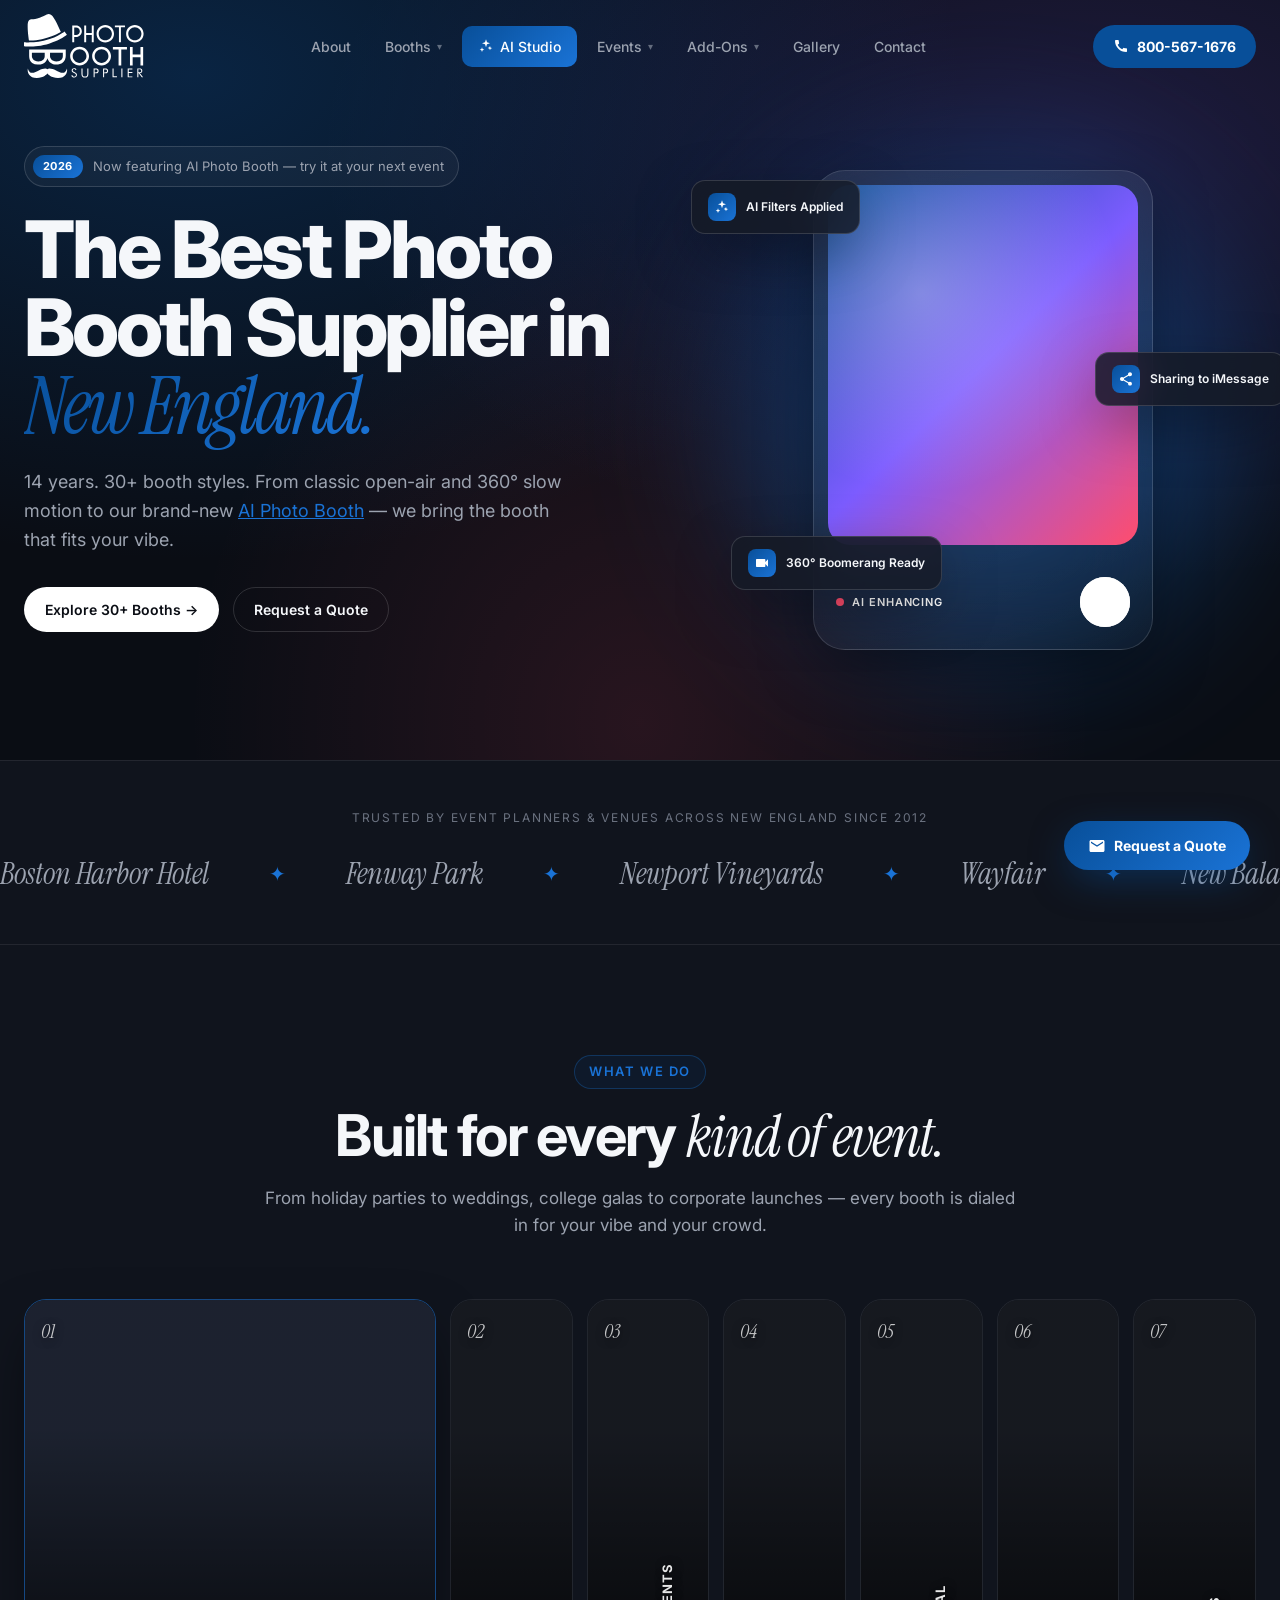
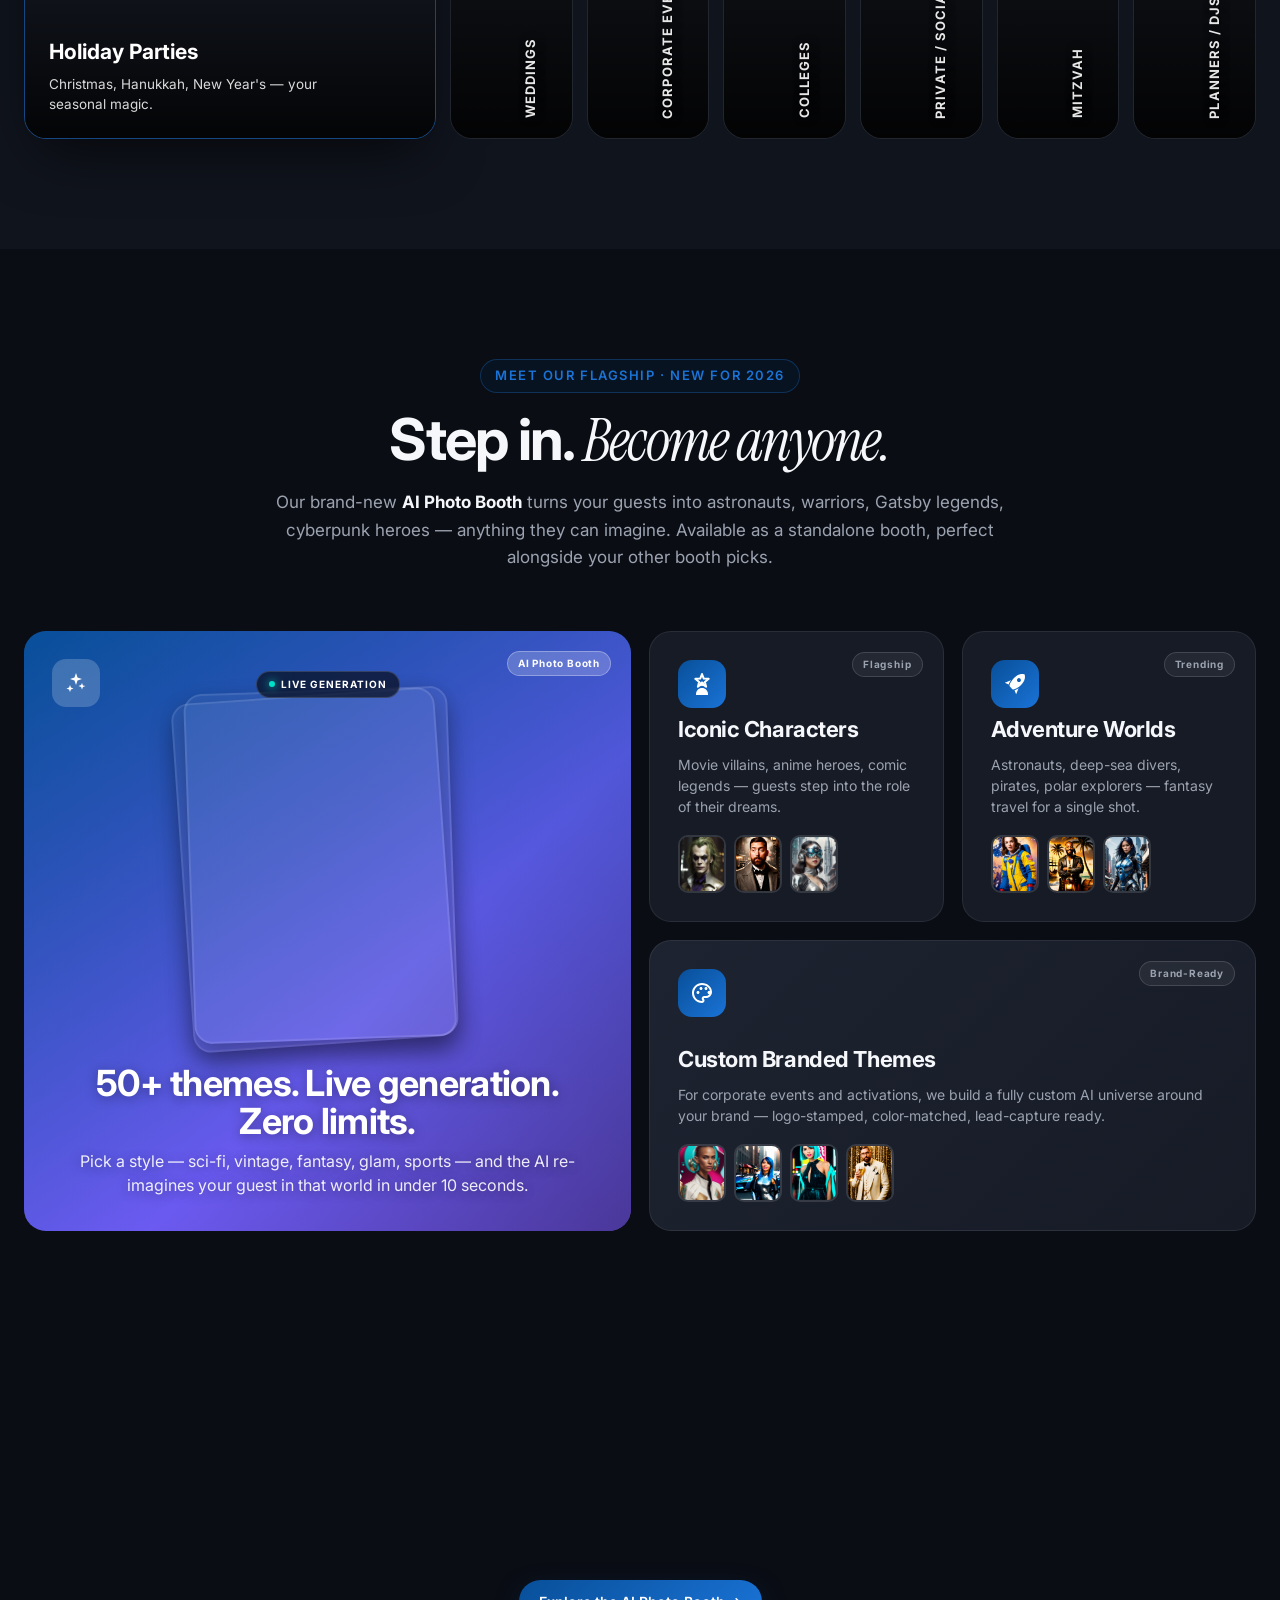
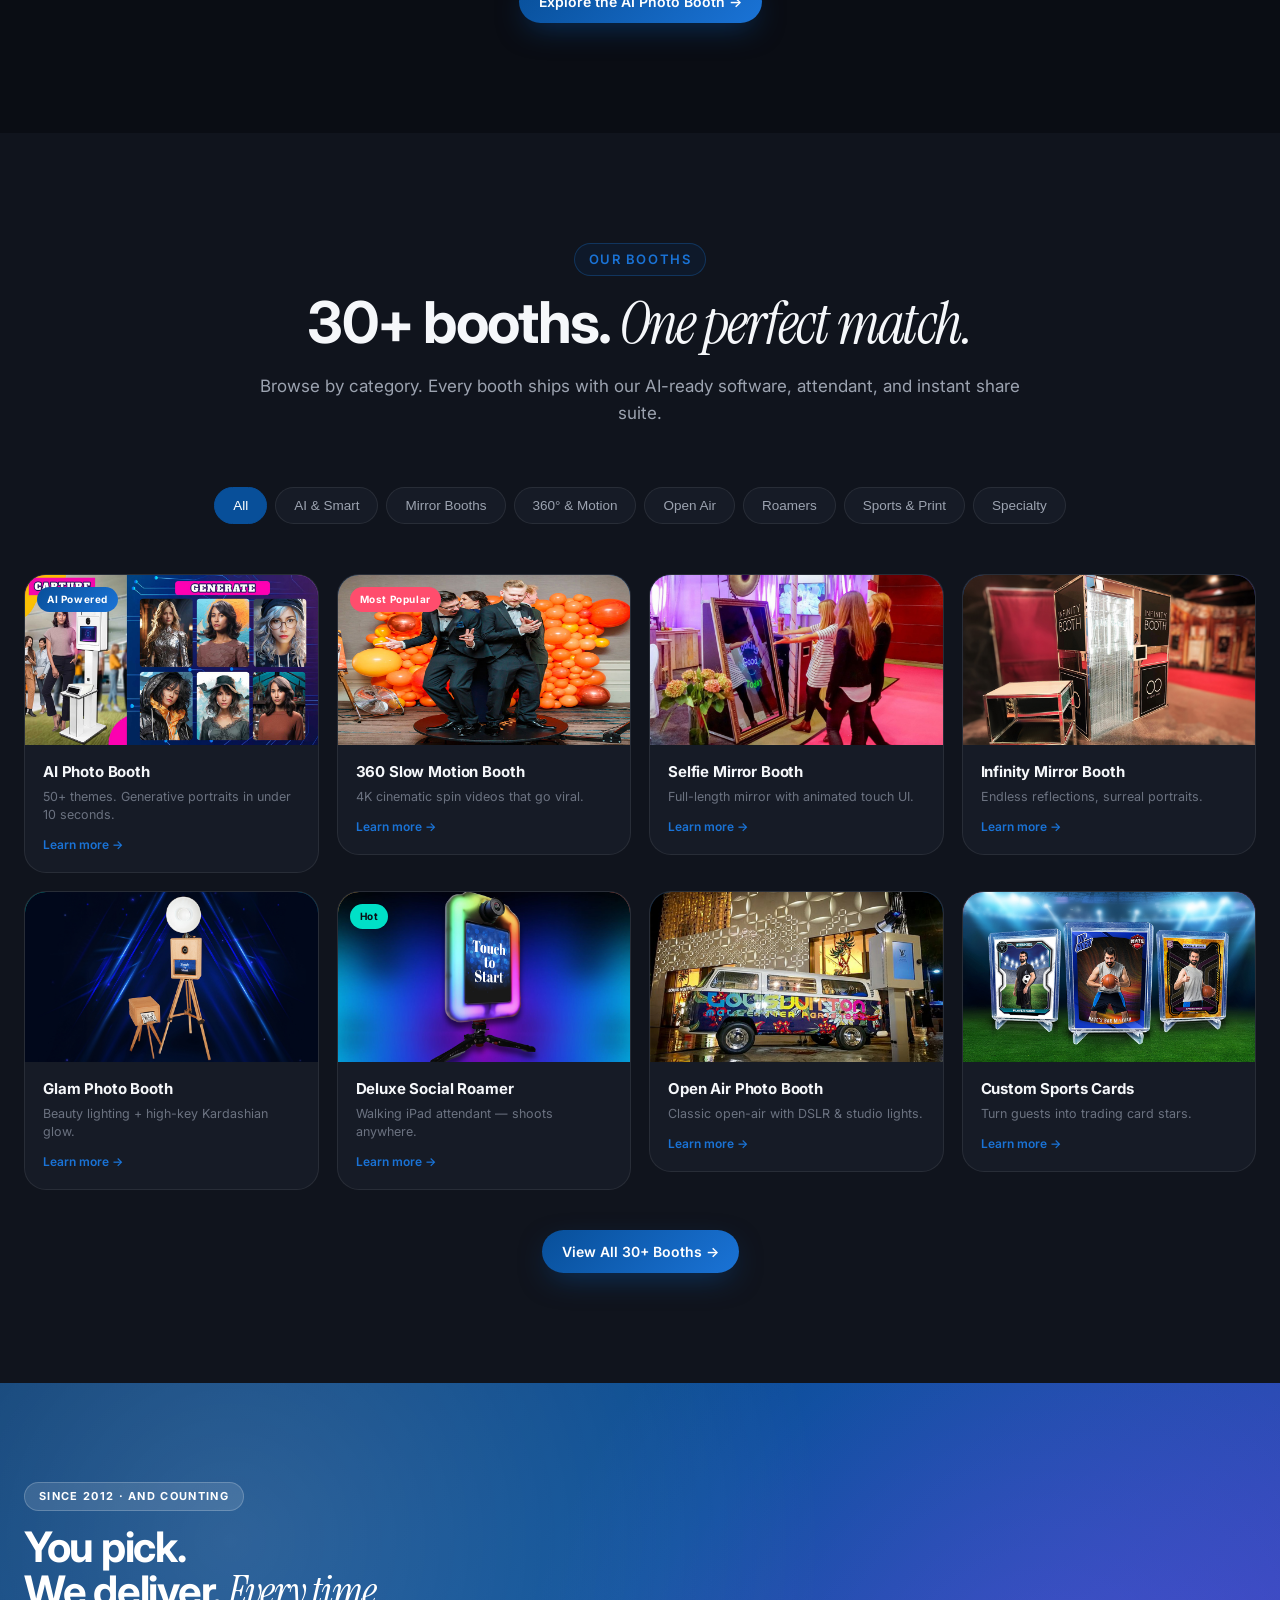
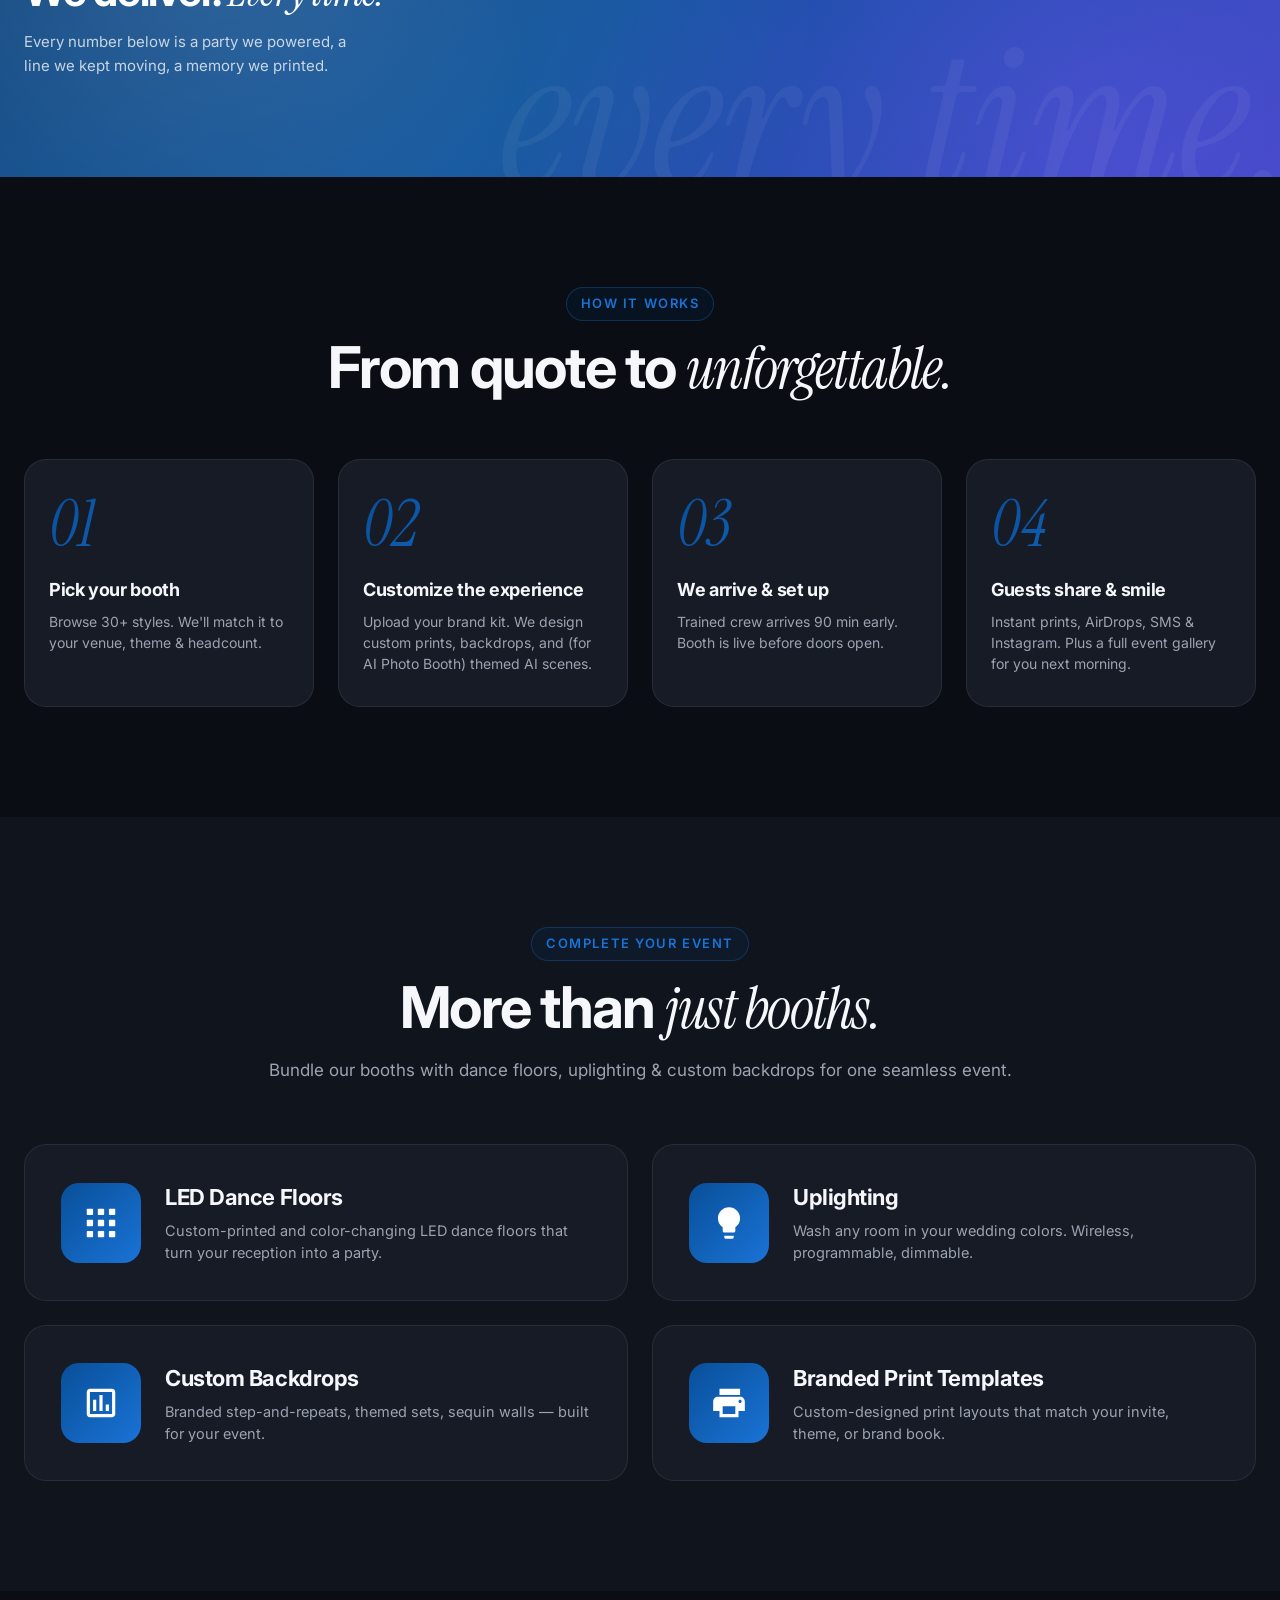
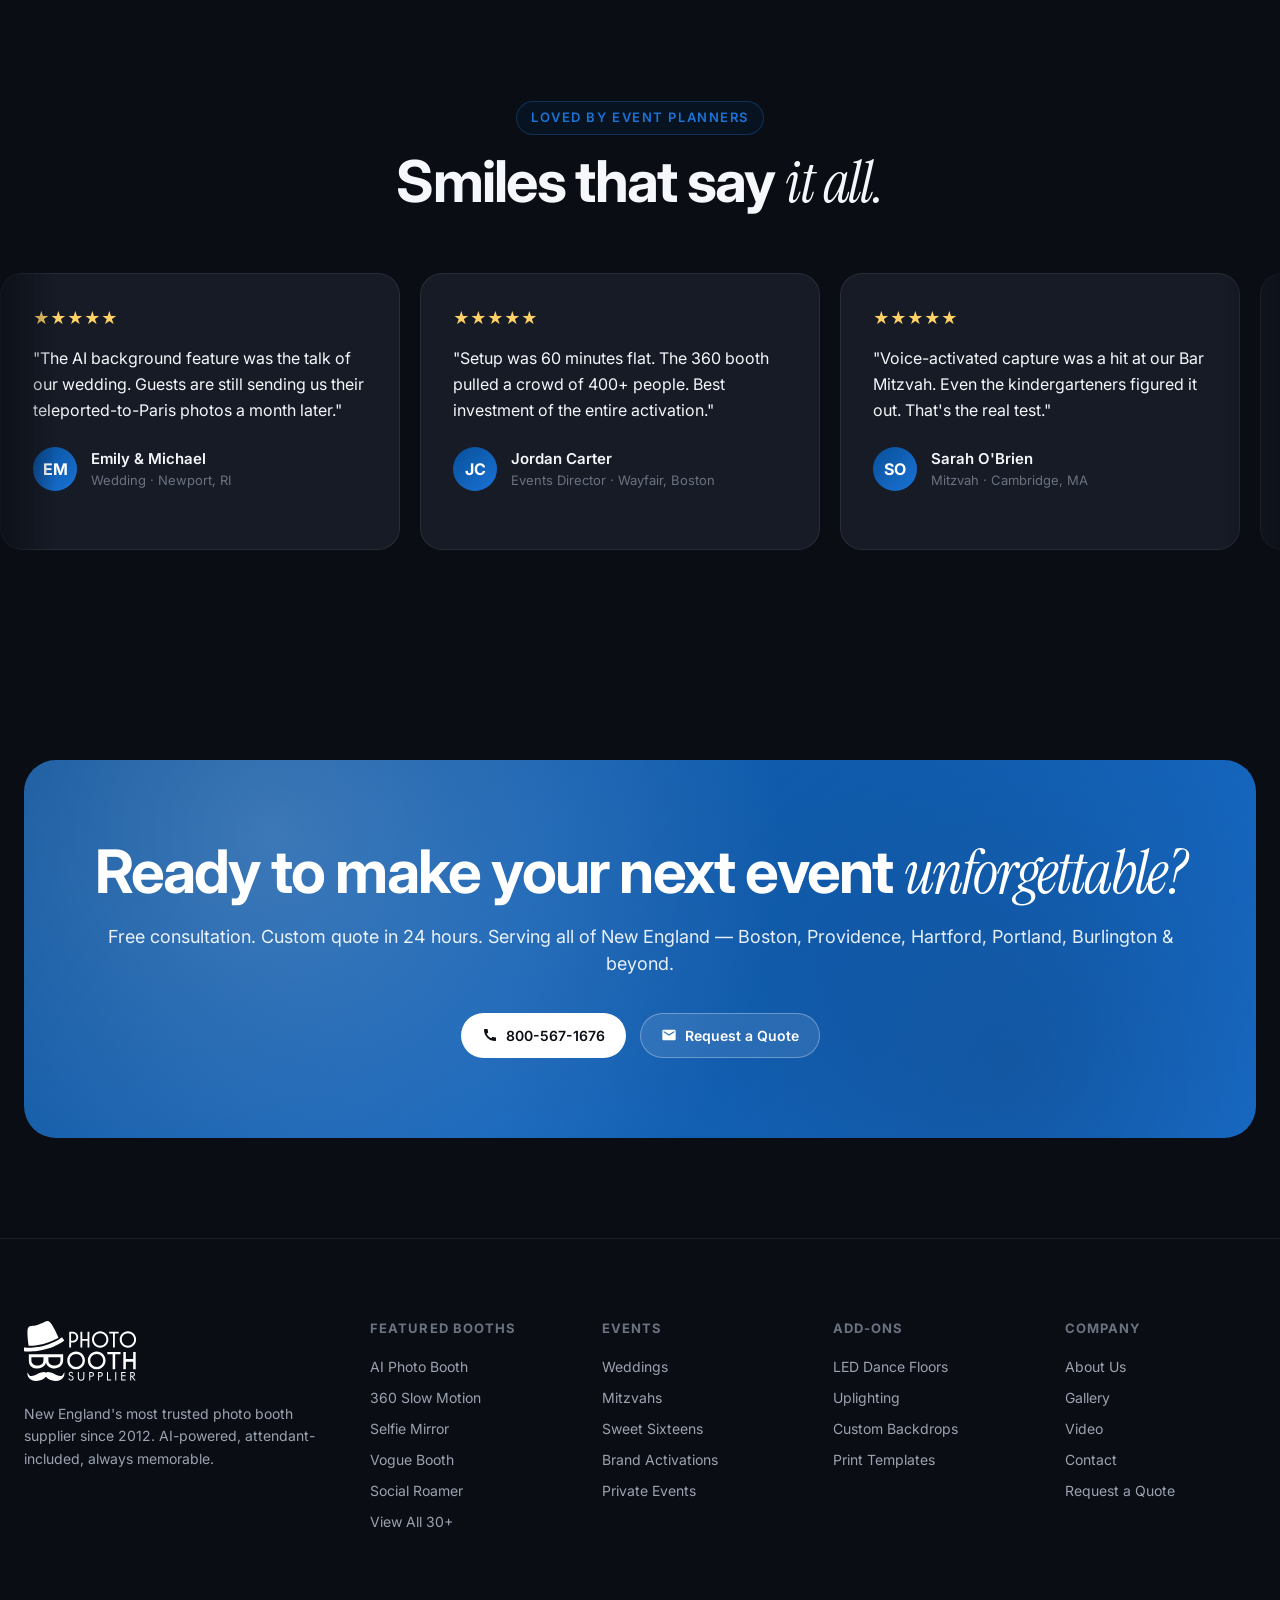
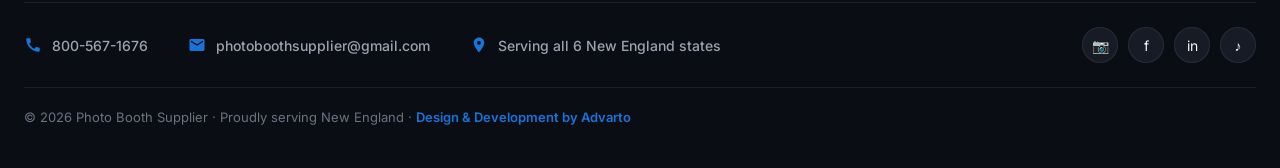
==== index.html @ 070f8c4e "Home Page Update" ====
<!DOCTYPE html>
<html lang="en">
<head>
<meta charset="UTF-8" />
<meta name="viewport" content="width=device-width, initial-scale=1.0" />
<title>Photo Booth Supplier — The Best Photo Booth Supplier in New England</title>
<meta name="description" content="New England's most trusted photo booth supplier since 2012. 30+ booths including AI Photo Booth, 360 Slow Motion, Magic Mirror, Glam, Roamers & more." />
<link rel="preconnect" href="https://fonts.googleapis.com">
<link rel="preconnect" href="https://fonts.gstatic.com" crossorigin>
<link href="https://fonts.googleapis.com/css2?family=Instrument+Serif:ital@0;1&family=Inter:wght@300;400;500;600;700;800;900&display=swap" rel="stylesheet">
<link rel="stylesheet" href="css/styles.css">
</head>
<body>

<div data-include="includes/header.html"></div>
<!-- ====== HERO ====== -->
<header class="hero">
  <div class="container hero-grid">
    <div class="hero-text">
      <div class="hero-pill">
        <span class="hero-pill-badge">2026</span>
        Now featuring AI Photo Booth — try it at your next event
      </div>
      <h1>
        The Best Photo Booth Supplier in <span class="serif gradient-text">New England.</span>
      </h1>
      <p class="sub">
        14 years. 30+ booth styles. From classic open-air and 360° slow motion to our brand-new <a href="ai-studio.html" style="color:var(--brand-blue-light);text-decoration:underline">AI Photo Booth</a> — we bring the booth that fits your vibe.
      </p>
      <div class="hero-actions">
        <a href="booths.html" class="btn btn-light">Explore 30+ Booths →</a>
        <a href="#contact" class="btn btn-ghost">Request a Quote</a>
      </div>
    </div>

    <div class="hero-visual">
      <div class="hero-orb"></div>
      <div class="mockup-card">
        <div class="booth-screen">
          <div class="ai-slideshow">
            <img src="assets/ai-booth/ai-glam.jpg" alt="AI portrait — Glam" class="slide" style="animation-delay:0s">
            <img src="assets/ai-booth/ai-superhero.jpg" alt="AI portrait — Superhero" class="slide" style="animation-delay:5s">
            <img src="assets/ai-booth/ai-cyberpunk-1.jpg" alt="AI portrait — Cyberpunk" class="slide" style="animation-delay:10s">
            <img src="assets/ai-booth/ai-astronaut.jpg" alt="AI portrait — Astronaut" class="slide" style="animation-delay:15s">
            <img src="assets/ai-booth/ai-vintage.jpg" alt="AI portrait — Vintage" class="slide" style="animation-delay:20s">
          </div>
        </div>
        <div class="booth-controls">
          <div class="booth-rec"><span class="rec-dot"></span>AI ENHANCING</div>
          <div class="booth-shutter"></div>
        </div>
      </div>
      <div class="floating-tag ft-1">
        <div class="icon"><svg viewBox="0 0 24 24"><path d="M12 2l1.5 4.5L18 8l-4.5 1.5L12 14l-1.5-4.5L6 8l4.5-1.5L12 2zm6 10l.94 2.56L21.5 15l-2.56.94L18 18.5l-.94-2.56L14.5 15l2.56-.94L18 12zM6 14l.94 2.56L9.5 17.5l-2.56.94L6 21l-.94-2.56L2.5 17.5l2.56-.94L6 14z"/></svg></div>
        <span>AI Filters Applied</span>
      </div>
      <div class="floating-tag ft-2">
        <div class="icon"><svg viewBox="0 0 24 24"><path d="M18 16.08c-.76 0-1.44.3-1.96.77L8.91 12.7c.05-.23.09-.46.09-.7s-.04-.47-.09-.7l7.05-4.11c.54.5 1.25.81 2.04.81 1.66 0 3-1.34 3-3s-1.34-3-3-3-3 1.34-3 3c0 .24.04.47.09.7L8.04 9.81C7.5 9.31 6.79 9 6 9c-1.66 0-3 1.34-3 3s1.34 3 3 3c.79 0 1.5-.31 2.04-.81l7.12 4.16c-.05.21-.08.43-.08.65 0 1.61 1.31 2.92 2.92 2.92s2.92-1.31 2.92-2.92-1.31-2.92-2.92-2.92z"/></svg></div>
        <span>Sharing to iMessage</span>
      </div>
      <div class="floating-tag ft-3">
        <div class="icon"><svg viewBox="0 0 24 24"><path d="M17 10.5V7c0-.55-.45-1-1-1H4c-.55 0-1 .45-1 1v10c0 .55.45 1 1 1h12c.55 0 1-.45 1-1v-3.5l4 4v-11l-4 4z"/></svg></div>
        <span>360° Boomerang Ready</span>
      </div>
    </div>
  </div>
</header>

<!-- ====== TRUST MARQUEE ====== -->
<section class="marquee-section" style="padding:48px 0">
  <div class="container">
    <div class="marquee-label">Trusted by event planners &amp; venues across New England since 2012</div>
  </div>
  <div class="marquee">
    <span class="marquee-item">Boston Harbor Hotel</span>
    <span class="marquee-item">Fenway Park</span>
    <span class="marquee-item">Newport Vineyards</span>
    <span class="marquee-item">Wayfair</span>
    <span class="marquee-item">New Balance</span>
    <span class="marquee-item">MIT</span>
    <span class="marquee-item">Liberty Mutual</span>
    <span class="marquee-item">Boston Harbor Hotel</span>
    <span class="marquee-item">Fenway Park</span>
    <span class="marquee-item">Newport Vineyards</span>
    <span class="marquee-item">Wayfair</span>
    <span class="marquee-item">New Balance</span>
    <span class="marquee-item">MIT</span>
    <span class="marquee-item">Liberty Mutual</span>
  </div>
</section>

<!-- ====== EVENTS WE SERVE ====== -->
<section class="events-section" id="events">
  <div class="container">
    <div class="section-head">
      <span class="eyebrow">What We Do</span>
      <h2 class="section-title">Built for every <span class="serif">kind of event.</span></h2>
      <p class="section-sub">From holiday parties to weddings, college galas to corporate launches — every booth is dialed in for your vibe and your crowd.</p>
    </div>
    <div class="events-spotlight" id="events-spotlight">
      <div class="event-panel ev-holiday active">
        <div class="event-img"></div>
        <span class="event-num">01</span>
        <span class="event-vert">Holiday Parties</span>
        <div class="event-reveal">
          <h4>Holiday Parties</h4>
          <p>Christmas, Hanukkah, New Year's — your seasonal magic.</p>
        </div>
      </div>
      <div class="event-panel ev-wedding">
        <div class="event-img"></div>
        <span class="event-num">02</span>
        <span class="event-vert">Weddings</span>
        <div class="event-reveal">
          <h4>Weddings</h4>
          <p>Romantic, cinematic, unforgettable — for your big day.</p>
        </div>
      </div>
      <div class="event-panel ev-corporate">
        <div class="event-img"></div>
        <span class="event-num">03</span>
        <span class="event-vert">Corporate Events</span>
        <div class="event-reveal">
          <h4>Corporate Events</h4>
          <p>Conferences, launches, holiday parties — branded scenes.</p>
        </div>
      </div>
      <div class="event-panel ev-college">
        <div class="event-img"></div>
        <span class="event-num">04</span>
        <span class="event-vert">Colleges</span>
        <div class="event-reveal">
          <h4>Colleges</h4>
          <p>Graduations, formals, mixers — campus energy unleashed.</p>
        </div>
      </div>
      <div class="event-panel ev-private">
        <div class="event-img"></div>
        <span class="event-num">05</span>
        <span class="event-vert">Private / Social</span>
        <div class="event-reveal">
          <h4>Private / Social</h4>
          <p>Birthdays, anniversaries, reunions — your moment.</p>
        </div>
      </div>
      <div class="event-panel ev-mitzvah">
        <div class="event-img"></div>
        <span class="event-num">06</span>
        <span class="event-vert">Mitzvah</span>
        <div class="event-reveal">
          <h4>Mitzvah</h4>
          <p>Bar &amp; Bat Mitzvah celebrations — full party energy.</p>
        </div>
      </div>
      <div class="event-panel ev-dj">
        <div class="event-img"></div>
        <span class="event-num">07</span>
        <span class="event-vert">Planners / DJs</span>
        <div class="event-reveal">
          <h4>Party Planners / DJ Companies</h4>
          <p>Add our booths to your packages — partner with us.</p>
        </div>
      </div>
    </div>
  </div>
</section>

<!-- ====== AI PHOTO BOOTH FEATURE ====== -->
<section id="ai">
  <div class="container">
    <div class="section-head">
      <span class="eyebrow">Meet our flagship · New for 2026</span>
      <h2 class="section-title">Step in. <span class="serif">Become anyone.</span></h2>
      <p class="section-sub">Our brand-new <strong style="color:var(--text)">AI Photo Booth</strong> turns your guests into astronauts, warriors, Gatsby legends, cyberpunk heroes — anything they can imagine. Available as a standalone booth, perfect alongside your other booth picks.</p>
    </div>
    <div class="bento">
      <div class="bento-card b1">
        <!-- Synced background — fades through same theme images at low opacity -->
        <div class="b1-bg">
          <img src="assets/ai-booth/ai-glam.jpg" alt="" aria-hidden="true">
          <img src="assets/ai-booth/ai-cyberpunk-1.jpg" alt="" aria-hidden="true">
          <img src="assets/ai-booth/ai-warrior.jpg" alt="" aria-hidden="true">
          <img src="assets/ai-booth/ai-character.jpg" alt="" aria-hidden="true">
          <img src="assets/ai-booth/ai-astronaut.jpg" alt="" aria-hidden="true">
        </div>
        <span class="bento-tag">AI Photo Booth</span>
        <div class="bento-icon"><svg viewBox="0 0 24 24"><path d="M12 2l1.5 4.5L18 8l-4.5 1.5L12 14l-1.5-4.5L6 8l4.5-1.5L12 2zm6 10l.94 2.56L21.5 15l-2.56.94L18 18.5l-.94-2.56L14.5 15l2.56-.94L18 12zM6 14l.94 2.56L9.5 17.5l-2.56.94L6 21l-.94-2.56L2.5 17.5l2.56-.94L6 14z"/></svg></div>
        <div class="b1-deck">
          <span class="b1-deck-label">
            <span class="dot"></span> LIVE GENERATION
          </span>
          <div class="b1-deck-stage">
            <img src="assets/ai-booth/ai-glam.jpg" alt="Glam theme" loading="lazy">
            <img src="assets/ai-booth/ai-cyberpunk-1.jpg" alt="Cyberpunk theme" loading="lazy">
            <img src="assets/ai-booth/ai-warrior.jpg" alt="Warrior theme" loading="lazy">
            <img src="assets/ai-booth/ai-character.jpg" alt="Character theme" loading="lazy">
            <img src="assets/ai-booth/ai-astronaut.jpg" alt="Astronaut theme" loading="lazy">
          </div>
        </div>
        <div class="b1-text">
          <h3>50+ themes. Live generation. Zero limits.</h3>
          <p>Pick a style — sci-fi, vintage, fantasy, glam, sports — and the AI re-imagines your guest in that world in under 10 seconds.</p>
        </div>
      </div>
      <div class="bento-card b2">
        <span class="bento-tag">Flagship</span>
        <div class="bento-icon">
          <svg viewBox="0 0 24 24">
            <path d="M12 2L13.76 6.57L18.66 6.84L14.85 9.93L16.12 14.66L12 12L7.88 14.66L9.15 9.93L5.34 6.84L10.24 6.57L12 2Z" fill="none" stroke="#fff" stroke-width="2" stroke-linejoin="round" stroke-linecap="round"/>
            <circle cx="12" cy="11.8" r="2.2" fill="#fff"/>
            <path d="M6 22c0-3.31 2.69-6 6-6s6 2.69 6 6v1H6v-1z" fill="#fff"/>
          </svg>
        </div>
        <h3>Iconic Characters</h3>
        <p>Movie villains, anime heroes, comic legends — guests step into the role of their dreams.</p>
        <div class="bento-thumbs">
          <img src="assets/ai-booth/ai-character.jpg" alt="Character transformation" loading="lazy">
          <img src="assets/ai-booth/ai-vintage.jpg" alt="Vintage transformation" loading="lazy">
          <img src="assets/ai-booth/ai-mask.jpg" alt="Mask transformation" loading="lazy">
        </div>
      </div>
      <div class="bento-card b3">
        <span class="bento-tag">Trending</span>
        <div class="bento-icon"><svg viewBox="0 0 24 24"><path d="M13.13 22.19l-1.63-3.83c1.55-.58 2.94-1.39 4.18-2.34l-2.55 6.17zM5.64 12.5l-3.83-1.63 6.18-2.56c-.95 1.25-1.76 2.64-2.35 4.19zM21.61 2.39S16.66.269 11 5.93c-2.19 2.19-3.5 4.6-4.35 6.81-.28.75-.09 1.57.46 2.13l2.02 2.02c.55.55 1.38.74 2.13.46 2.21-.85 4.62-2.16 6.81-4.35 5.66-5.66 3.54-10.61 3.54-10.61zm-7.07 7.07c-.78-.78-.78-2.05 0-2.83.78-.78 2.05-.78 2.83 0 .77.78.78 2.05 0 2.83-.78.78-2.05.78-2.83 0z"/></svg></div>
        <h3>Adventure Worlds</h3>
        <p>Astronauts, deep-sea divers, pirates, polar explorers — fantasy travel for a single shot.</p>
        <div class="bento-thumbs">
          <img src="assets/ai-booth/ai-astronaut.jpg" alt="Astronaut transformation" loading="lazy">
          <img src="assets/ai-booth/ai-pirate.jpg" alt="Pirate transformation" loading="lazy">
          <img src="assets/ai-booth/ai-cyberpunk-2.jpg" alt="Cyberpunk transformation" loading="lazy">
        </div>
      </div>
      <div class="bento-card b4">
        <span class="bento-tag">Brand-Ready</span>
        <div class="bento-icon"><svg viewBox="0 0 24 24"><path d="M12 22C6.49 22 2 17.51 2 12S6.49 2 12 2s10 4.04 10 9c0 3.31-2.69 6-6 6h-1.77c-.28 0-.5.22-.5.5 0 .12.05.23.13.33.41.47.64 1.06.64 1.67 0 1.38-1.12 2.5-2.5 2.5zM12 4c-4.41 0-8 3.59-8 8s3.59 8 8 8c.28 0 .5-.22.5-.5 0-.16-.08-.28-.14-.35-.41-.46-.63-1.05-.63-1.65 0-1.38 1.12-2.5 2.5-2.5H16c2.21 0 4-1.79 4-4 0-3.86-3.59-7-8-7zM6.5 11.5c0-.83.67-1.5 1.5-1.5s1.5.67 1.5 1.5S8.83 13 8 13s-1.5-.67-1.5-1.5zm3-4C9.5 6.67 10.17 6 11 6s1.5.67 1.5 1.5S11.83 9 11 9s-1.5-.67-1.5-1.5zm5 0c0-.83.67-1.5 1.5-1.5s1.5.67 1.5 1.5S16.83 9 16 9s-1.5-.67-1.5-1.5zm3 4c0-.83.67-1.5 1.5-1.5s1.5.67 1.5 1.5-.67 1.5-1.5 1.5-1.5-.67-1.5-1.5z"/></svg></div>
        <h3>Custom Branded Themes</h3>
        <p>For corporate events and activations, we build a fully custom AI universe around your brand — logo-stamped, color-matched, lead-capture ready.</p>
        <div class="bento-thumbs">
          <img src="assets/ai-booth/ai-glam.jpg" alt="Brand glam example" loading="lazy">
          <img src="assets/ai-booth/ai-supercar.jpg" alt="Brand supercar example" loading="lazy">
          <img src="assets/ai-booth/ai-neon-1.jpg" alt="Brand neon example" loading="lazy">
          <img src="assets/ai-booth/ai-classic.jpg" alt="Brand classic example" loading="lazy">
        </div>
      </div>
      <div class="bento-card b5">
        <div class="bento-icon"><svg viewBox="0 0 24 24"><path d="M11 21h-1l1-7H7.5c-.58 0-.57-.32-.38-.66.19-.34.05-.08.07-.12C8.48 10.94 10.42 7.54 13 3h1l-1 7h3.5c.49 0 .56.33.47.51l-.07.15C12.96 17.55 11 21 11 21z"/></svg></div>
        <h3>Under 10 Seconds</h3>
        <p>Capture, generate, deliver — fast enough to keep the line moving at packed events.</p>
        <div class="speed-meter">
          <div class="speed-meter-fill"></div>
        </div>
        <div class="speed-meter-labels">
          <span>Snap</span><span>AI Render</span><span>Done ✓</span>
        </div>
      </div>
      <div class="bento-card b6">
        <div class="bento-icon"><svg viewBox="0 0 24 24"><path d="M19 8H5c-1.66 0-3 1.34-3 3v6h4v4h12v-4h4v-6c0-1.66-1.34-3-3-3zm-3 11H8v-5h8v5zm3-7c-.55 0-1-.45-1-1s.45-1 1-1 1 .45 1 1-.45 1-1 1zm-1-9H6v4h13V3z"/></svg></div>
        <h3>Print + Share Instantly</h3>
        <p>Branded 4×6 prints + digital copies via AirDrop, SMS, or email. Every guest leaves with their portrait.</p>
        <div class="share-chips">
          <span class="share-chip">
            <svg viewBox="0 0 24 24"><path d="M19 8H5c-1.66 0-3 1.34-3 3v6h4v4h12v-4h4v-6c0-1.66-1.34-3-3-3zm-3 11H8v-5h8v5zm3-7c-.55 0-1-.45-1-1s.45-1 1-1 1 .45 1 1-.45 1-1 1zm-1-9H6v4h13V3z"/></svg>
            Print
          </span>
          <span class="share-chip">
            <svg viewBox="0 0 24 24"><path d="M17 1.01L7 1c-1.1 0-2 .9-2 2v18c0 1.1.9 2 2 2h10c1.1 0 2-.9 2-2V3c0-1.1-.9-1.99-2-1.99zM17 19H7V5h10v14z"/></svg>
            SMS
          </span>
          <span class="share-chip">
            <svg viewBox="0 0 24 24"><path d="M20 4H4c-1.1 0-2 .9-2 2v12c0 1.1.9 2 2 2h16c1.1 0 2-.9 2-2V6c0-1.1-.9-2-2-2zm0 4l-8 5-8-5V6l8 5 8-5v2z"/></svg>
            Email
          </span>
          <span class="share-chip">
            <svg viewBox="0 0 24 24"><path d="M12 2C6.48 2 2 6.48 2 12s4.48 10 10 10 10-4.48 10-10S17.52 2 12 2zm0 18c-4.41 0-8-3.59-8-8 0-1.85.63-3.55 1.69-4.9L16.9 18.31C15.55 19.37 13.85 20 12 20zm6.31-3.1L7.1 5.69C8.45 4.63 10.15 4 12 4c4.41 0 8 3.59 8 8 0 1.85-.63 3.55-1.69 4.9z"/></svg>
            AirDrop
          </span>
        </div>
      </div>
    </div>
    <div style="text-align:center;margin-top:40px">
      <a href="ai-studio.html" class="btn btn-primary">Explore the AI Photo Booth →</a>
    </div>
  </div>
</section>

<!-- ====== BOOTHS ====== -->
<section class="booths-section" id="booths">
  <div class="container">
    <div class="section-head">
      <span class="eyebrow">Our Booths</span>
      <h2 class="section-title">30+ booths. <span class="serif">One perfect match.</span></h2>
      <p class="section-sub">Browse by category. Every booth ships with our AI-ready software, attendant, and instant share suite.</p>
    </div>

    <div class="booths-tabs">
      <button class="booth-tab active">All</button>
      <button class="booth-tab">AI &amp; Smart</button>
      <button class="booth-tab">Mirror Booths</button>
      <button class="booth-tab">360° &amp; Motion</button>
      <button class="booth-tab">Open Air</button>
      <button class="booth-tab">Roamers</button>
      <button class="booth-tab">Sports &amp; Print</button>
      <button class="booth-tab">Specialty</button>
    </div>

    <div class="booth-grid">
      <a href="ai-studio.html" class="booth-card" style="text-decoration:none;color:inherit;display:block">
        <div class="booth-thumb bg-3"><span class="booth-badge ai">AI Powered</span>
          <img src="assets/Booths/AI%20Photo%20Booth.jpg" alt="AI Photo Booth" loading="lazy">
        </div>
        <div class="booth-info">
          <h4>AI Photo Booth</h4>
          <p>50+ themes. Generative portraits in under 10 seconds.</p>
          <div class="booth-arrow">Learn more →</div>
        </div>
      </a>
      <div class="booth-card">
        <div class="booth-thumb bg-1"><span class="booth-badge hot">Most Popular</span>
          <img src="assets/Booths/360%20Slow%20Motion%20Booth.jpg" alt="360 Slow Motion Booth" loading="lazy">
        </div>
        <div class="booth-info">
          <h4>360 Slow Motion Booth</h4>
          <p>4K cinematic spin videos that go viral.</p>
          <div class="booth-arrow">Learn more →</div>
        </div>
      </div>
      <div class="booth-card">
        <div class="booth-thumb bg-2">
          <img src="assets/Booths/Selfie%20Mirror%20Booth.jpg" alt="Selfie Mirror Booth" loading="lazy">
        </div>
        <div class="booth-info">
          <h4>Selfie Mirror Booth</h4>
          <p>Full-length mirror with animated touch UI.</p>
          <div class="booth-arrow">Learn more →</div>
        </div>
      </div>
      <div class="booth-card">
        <div class="booth-thumb bg-6">
          <img src="assets/Booths/Infinity%20Mirror%20Booth.jpg" alt="Infinity Mirror Booth" loading="lazy">
        </div>
        <div class="booth-info">
          <h4>Infinity Mirror Booth</h4>
          <p>Endless reflections, surreal portraits.</p>
          <div class="booth-arrow">Learn more →</div>
        </div>
      </div>
      <div class="booth-card">
        <div class="booth-thumb bg-4">
          <img src="assets/Booths/Glam%20Photo%20Booth.jpg" alt="Glam Photo Booth" loading="lazy">
        </div>
        <div class="booth-info">
          <h4>Glam Photo Booth</h4>
          <p>Beauty lighting + high-key Kardashian glow.</p>
          <div class="booth-arrow">Learn more →</div>
        </div>
      </div>
      <div class="booth-card">
        <div class="booth-thumb bg-5"><span class="booth-badge new">Hot</span>
          <img src="assets/Booths/Deluxe%20Social%20Roamer.jpg" alt="Deluxe Social Roamer" loading="lazy">
        </div>
        <div class="booth-info">
          <h4>Deluxe Social Roamer</h4>
          <p>Walking iPad attendant — shoots anywhere.</p>
          <div class="booth-arrow">Learn more →</div>
        </div>
      </div>
      <div class="booth-card">
        <div class="booth-thumb bg-1">
          <img src="assets/Booths/Open%20Air%20Photo%20Booth.jpg" alt="Open Air Photo Booth" loading="lazy">
        </div>
        <div class="booth-info">
          <h4>Open Air Photo Booth</h4>
          <p>Classic open-air with DSLR &amp; studio lights.</p>
          <div class="booth-arrow">Learn more →</div>
        </div>
      </div>
      <div class="booth-card">
        <div class="booth-thumb bg-3">
          <img src="assets/Booths/Custom%20Sports%20and%20Trading%20Cards.jpg" alt="Custom Sports Cards" loading="lazy">
        </div>
        <div class="booth-info">
          <h4>Custom Sports Cards</h4>
          <p>Turn guests into trading card stars.</p>
          <div class="booth-arrow">Learn more →</div>
        </div>
      </div>
    </div>

    <div class="booths-cta-wrap">
      <a href="booths.html" class="btn btn-primary">View All 30+ Booths →</a>
    </div>
  </div>
</section>

<!-- ====== STATS BAND ====== -->
<section class="stats-band">
  <span class="stats-band-watermark serif">every time.</span>
  <div class="container stats-band-inner">
    <div class="stats-band-head">
      <span class="stats-eyebrow">Since 2012 · and counting</span>
      <h3>You pick.<br>We deliver. <span class="serif">Every time.</span></h3>
      <p class="stats-band-sub">Every number below is a party we powered, a line we kept moving, a memory we printed.</p>
    </div>
    <div class="stats-band-grid">
      <div class="stat-big">
        <div class="stat-icon"><svg viewBox="0 0 24 24"><path d="M19 4h-1V2h-2v2H8V2H6v2H5c-1.11 0-1.99.9-1.99 2L3 20a2 2 0 002 2h14c1.1 0 2-.9 2-2V6c0-1.1-.9-2-2-2zm0 16H5V10h14v10zM9 14H7v-2h2v2zm4 0h-2v-2h2v2zm4 0h-2v-2h2v2z"/></svg></div>
        <div class="num"><span class="count" data-count="14">0</span><span class="plus">+</span></div>
        <div class="label">Years in Business</div>
      </div>
      <div class="stat-big">
        <div class="stat-icon"><svg viewBox="0 0 24 24"><path d="M2 22l14-5L7 8 2 22zm12.35-5.97L5.3 19.25l3.22-9.05 5.83 5.83zM14.53 12.53c-.39-.39-.39-1.02 0-1.41l1.06-1.06c.39-.39 1.02-.39 1.41 0s.39 1.02 0 1.41l-1.06 1.06c-.39.39-1.02.39-1.41 0zM17 7c0-1.1.9-2 2-2s2 .9 2 2-.9 2-2 2-2-.9-2-2zM12 5.5c-.83 0-1.5-.67-1.5-1.5S11.17 2.5 12 2.5s1.5.67 1.5 1.5S12.83 5.5 12 5.5zM19.5 13c.83 0 1.5.67 1.5 1.5s-.67 1.5-1.5 1.5-1.5-.67-1.5-1.5.67-1.5 1.5-1.5z"/></svg></div>
        <div class="num"><span class="count" data-count="876">0</span><span class="plus">+</span></div>
        <div class="label">Events Completed</div>
      </div>
      <div class="stat-big">
        <div class="stat-icon"><svg viewBox="0 0 24 24"><path d="M16 11c1.66 0 2.99-1.34 2.99-3S17.66 5 16 5s-3 1.34-3 3 1.34 3 3 3zm-8 0c1.66 0 2.99-1.34 2.99-3S9.66 5 8 5 5 6.34 5 8s1.34 3 3 3zm0 2c-2.33 0-7 1.17-7 3.5V19h14v-2.5c0-2.33-4.67-3.5-7-3.5zm8 0c-.29 0-.62.02-.97.05 1.16.84 1.97 1.97 1.97 3.45V19h6v-2.5c0-2.33-4.67-3.5-7-3.5z"/></svg></div>
        <div class="num"><span class="count" data-count="16247">0</span><span class="plus">+</span></div>
        <div class="label">Guests Serviced</div>
      </div>
      <div class="stat-big">
        <div class="stat-icon"><svg viewBox="0 0 24 24"><circle cx="12" cy="12" r="3.2"/><path d="M9 2L7.17 4H4c-1.1 0-2 .9-2 2v12c0 1.1.9 2 2 2h16c1.1 0 2-.9 2-2V6c0-1.1-.9-2-2-2h-3.17L15 2H9zm3 15c-2.76 0-5-2.24-5-5s2.24-5 5-5 5 2.24 5 5-2.24 5-5 5z"/></svg></div>
        <div class="num"><span class="count" data-count="27435">0</span><span class="plus">+</span></div>
        <div class="label">Pictures Taken</div>
      </div>
    </div>
  </div>
</section>

<!-- ====== HOW IT WORKS ====== -->
<section class="how-section">
  <div class="container">
    <div class="section-head">
      <span class="eyebrow">How It Works</span>
      <h2 class="section-title">From quote to <span class="serif">unforgettable.</span></h2>
    </div>
    <div class="steps">
      <div class="step"><div class="step-num">01</div><h4>Pick your booth</h4><p>Browse 30+ styles. We'll match it to your venue, theme &amp; headcount.</p></div>
      <div class="step"><div class="step-num">02</div><h4>Customize the experience</h4><p>Upload your brand kit. We design custom prints, backdrops, and (for AI Photo Booth) themed AI scenes.</p></div>
      <div class="step"><div class="step-num">03</div><h4>We arrive &amp; set up</h4><p>Trained crew arrives 90 min early. Booth is live before doors open.</p></div>
      <div class="step"><div class="step-num">04</div><h4>Guests share &amp; smile</h4><p>Instant prints, AirDrops, SMS &amp; Instagram. Plus a full event gallery for you next morning.</p></div>
    </div>
  </div>
</section>

<!-- ====== ADD-ONS ====== -->
<section class="addons-section" id="addons">
  <div class="container">
    <div class="section-head">
      <span class="eyebrow">Complete Your Event</span>
      <h2 class="section-title">More than <span class="serif">just booths.</span></h2>
      <p class="section-sub">Bundle our booths with dance floors, uplighting &amp; custom backdrops for one seamless event.</p>
    </div>
    <div class="addons-grid">
      <div class="addon-card">
        <div class="addon-icon">
          <svg viewBox="0 0 24 24">
            <rect x="3" y="3" width="4" height="4" rx="0.5"/><rect x="10" y="3" width="4" height="4" rx="0.5"/><rect x="17" y="3" width="4" height="4" rx="0.5"/>
            <rect x="3" y="10" width="4" height="4" rx="0.5"/><rect x="10" y="10" width="4" height="4" rx="0.5"/><rect x="17" y="10" width="4" height="4" rx="0.5"/>
            <rect x="3" y="17" width="4" height="4" rx="0.5"/><rect x="10" y="17" width="4" height="4" rx="0.5"/><rect x="17" y="17" width="4" height="4" rx="0.5"/>
          </svg>
        </div>
        <div>
          <h4>LED Dance Floors</h4>
          <p>Custom-printed and color-changing LED dance floors that turn your reception into a party.</p>
        </div>
      </div>
      <div class="addon-card">
        <div class="addon-icon"><svg viewBox="0 0 24 24"><path d="M9 21c0 .55.45 1 1 1h4c.55 0 1-.45 1-1v-1H9v1zm3-19C8.14 2 5 5.14 5 9c0 2.38 1.19 4.47 3 5.74V17c0 .55.45 1 1 1h6c.55 0 1-.45 1-1v-2.26c1.81-1.27 3-3.36 3-5.74 0-3.86-3.14-7-7-7z"/></svg></div>
        <div>
          <h4>Uplighting</h4>
          <p>Wash any room in your wedding colors. Wireless, programmable, dimmable.</p>
        </div>
      </div>
      <div class="addon-card">
        <div class="addon-icon"><svg viewBox="0 0 24 24"><path d="M19 3H5c-1.1 0-2 .9-2 2v14c0 1.1.9 2 2 2h14c1.1 0 2-.9 2-2V5c0-1.1-.9-2-2-2zm0 16H5V5h14v14zM7 10h2v7H7zm4-3h2v10h-2zm4 6h2v4h-2z"/></svg></div>
        <div>
          <h4>Custom Backdrops</h4>
          <p>Branded step-and-repeats, themed sets, sequin walls — built for your event.</p>
        </div>
      </div>
      <div class="addon-card">
        <div class="addon-icon"><svg viewBox="0 0 24 24"><path d="M19 8H5c-1.66 0-3 1.34-3 3v6h4v4h12v-4h4v-6c0-1.66-1.34-3-3-3zm-3 11H8v-5h8v5zm3-7c-.55 0-1-.45-1-1s.45-1 1-1 1 .45 1 1-.45 1-1 1zm-1-9H6v4h13V3z"/></svg></div>
        <div>
          <h4>Branded Print Templates</h4>
          <p>Custom-designed print layouts that match your invite, theme, or brand book.</p>
        </div>
      </div>
    </div>
  </div>
</section>

<!-- ====== TESTIMONIALS ====== -->
<section class="testimonials-section" id="gallery">
  <div class="container">
    <div class="section-head">
      <span class="eyebrow">Loved by Event Planners</span>
      <h2 class="section-title">Smiles that say <span class="serif">it all.</span></h2>
    </div>
  </div>
  <div class="testimonial-marquee">
    <div class="testimonial-track">
            <div class="testimonial">
        <div class="stars">★★★★★</div>
        <p>"The AI background feature was the talk of our wedding. Guests are still sending us their teleported-to-Paris photos a month later."</p>
        <div class="testimonial-author">
          <div class="author-avatar">EM</div>
          <div>
            <div class="author-name">Emily & Michael</div>
            <div class="author-meta">Wedding · Newport, RI</div>
          </div>
        </div>
      </div>
      <div class="testimonial">
        <div class="stars">★★★★★</div>
        <p>"Setup was 60 minutes flat. The 360 booth pulled a crowd of 400+ people. Best investment of the entire activation."</p>
        <div class="testimonial-author">
          <div class="author-avatar">JC</div>
          <div>
            <div class="author-name">Jordan Carter</div>
            <div class="author-meta">Events Director · Wayfair, Boston</div>
          </div>
        </div>
      </div>
      <div class="testimonial">
        <div class="stars">★★★★★</div>
        <p>"Voice-activated capture was a hit at our Bar Mitzvah. Even the kindergarteners figured it out. That's the real test."</p>
        <div class="testimonial-author">
          <div class="author-avatar">SO</div>
          <div>
            <div class="author-name">Sarah O'Brien</div>
            <div class="author-meta">Mitzvah · Cambridge, MA</div>
          </div>
        </div>
      </div>
      <div class="testimonial">
        <div class="stars">★★★★★</div>
        <p>"The Magic Mirror booth was an absolute showstopper. Our guests couldn't get enough — and the prints came out gorgeous."</p>
        <div class="testimonial-author">
          <div class="author-avatar">MS</div>
          <div>
            <div class="author-name">Megan Sullivan</div>
            <div class="author-meta">Wedding · Cape Cod, MA</div>
          </div>
        </div>
      </div>
      <div class="testimonial">
        <div class="stars">★★★★★</div>
        <p>"Hired them for our department event at MIT. Professional, on-time, and the AI Photo Booth blew everyone's mind. Highly recommend."</p>
        <div class="testimonial-author">
          <div class="author-avatar">DC</div>
          <div>
            <div class="author-name">David Chen</div>
            <div class="author-meta">MIT · Cambridge, MA</div>
          </div>
        </div>
      </div>
      <div class="testimonial">
        <div class="stars">★★★★★</div>
        <p>"My daughter's Bat Mitzvah was perfect. The Glam booth made every single guest feel like a celebrity. Worth every penny."</p>
        <div class="testimonial-author">
          <div class="author-avatar">RG</div>
          <div>
            <div class="author-name">Rachel Goldberg</div>
            <div class="author-meta">Bat Mitzvah · Brookline, MA</div>
          </div>
        </div>
      </div>
      <div class="testimonial">
        <div class="stars">★★★★★</div>
        <p>"Booked the Roamer for my daughter's Sweet 16. The attendant was incredible with the kids — total pro. Photos are still trending on her TikTok."</p>
        <div class="testimonial-author">
          <div class="author-avatar">TR</div>
          <div>
            <div class="author-name">Tom Reilly</div>
            <div class="author-meta">Sweet 16 · Providence, RI</div>
          </div>
        </div>
      </div>
      <div class="testimonial">
        <div class="stars">★★★★★</div>
        <p>"Everything from quote to delivery was seamless. The 360 booth is what people are still talking about. Five stars across the board."</p>
        <div class="testimonial-author">
          <div class="author-avatar">AF</div>
          <div>
            <div class="author-name">Amanda Foster</div>
            <div class="author-meta">Wedding · Burlington, VT</div>
          </div>
        </div>
      </div>
      <div class="testimonial">
        <div class="stars">★★★★★</div>
        <p>"Used for our brand activation in Boston. Custom branded prints, lead capture worked flawlessly. Pulled a 4-hour line all day."</p>
        <div class="testimonial-author">
          <div class="author-avatar">CM</div>
          <div>
            <div class="author-name">Chris Marino</div>
            <div class="author-meta">Brand Manager · Liberty Mutual</div>
          </div>
        </div>
      </div>
      <div class="testimonial">
        <div class="stars">★★★★★</div>
        <p>"Amazing experience from start to finish. The custom backdrop matched our theme perfectly and the prints were keepsakes guests still cherish."</p>
        <div class="testimonial-author">
          <div class="author-avatar">OW</div>
          <div>
            <div class="author-name">Olivia Walsh</div>
            <div class="author-meta">Birthday · Hartford, CT</div>
          </div>
        </div>
      </div>
      <div class="testimonial">
        <div class="stars">★★★★★</div>
        <p>"The AI background feature was the talk of our wedding. Guests are still sending us their teleported-to-Paris photos a month later."</p>
        <div class="testimonial-author">
          <div class="author-avatar">EM</div>
          <div>
            <div class="author-name">Emily & Michael</div>
            <div class="author-meta">Wedding · Newport, RI</div>
          </div>
        </div>
      </div>
      <div class="testimonial">
        <div class="stars">★★★★★</div>
        <p>"Setup was 60 minutes flat. The 360 booth pulled a crowd of 400+ people. Best investment of the entire activation."</p>
        <div class="testimonial-author">
          <div class="author-avatar">JC</div>
          <div>
            <div class="author-name">Jordan Carter</div>
            <div class="author-meta">Events Director · Wayfair, Boston</div>
          </div>
        </div>
      </div>
      <div class="testimonial">
        <div class="stars">★★★★★</div>
        <p>"Voice-activated capture was a hit at our Bar Mitzvah. Even the kindergarteners figured it out. That's the real test."</p>
        <div class="testimonial-author">
          <div class="author-avatar">SO</div>
          <div>
            <div class="author-name">Sarah O'Brien</div>
            <div class="author-meta">Mitzvah · Cambridge, MA</div>
          </div>
        </div>
      </div>
      <div class="testimonial">
        <div class="stars">★★★★★</div>
        <p>"The Magic Mirror booth was an absolute showstopper. Our guests couldn't get enough — and the prints came out gorgeous."</p>
        <div class="testimonial-author">
          <div class="author-avatar">MS</div>
          <div>
            <div class="author-name">Megan Sullivan</div>
            <div class="author-meta">Wedding · Cape Cod, MA</div>
          </div>
        </div>
      </div>
      <div class="testimonial">
        <div class="stars">★★★★★</div>
        <p>"Hired them for our department event at MIT. Professional, on-time, and the AI Photo Booth blew everyone's mind. Highly recommend."</p>
        <div class="testimonial-author">
          <div class="author-avatar">DC</div>
          <div>
            <div class="author-name">David Chen</div>
            <div class="author-meta">MIT · Cambridge, MA</div>
          </div>
        </div>
      </div>
      <div class="testimonial">
        <div class="stars">★★★★★</div>
        <p>"My daughter's Bat Mitzvah was perfect. The Glam booth made every single guest feel like a celebrity. Worth every penny."</p>
        <div class="testimonial-author">
          <div class="author-avatar">RG</div>
          <div>
            <div class="author-name">Rachel Goldberg</div>
            <div class="author-meta">Bat Mitzvah · Brookline, MA</div>
          </div>
        </div>
      </div>
      <div class="testimonial">
        <div class="stars">★★★★★</div>
        <p>"Booked the Roamer for my daughter's Sweet 16. The attendant was incredible with the kids — total pro. Photos are still trending on her TikTok."</p>
        <div class="testimonial-author">
          <div class="author-avatar">TR</div>
          <div>
            <div class="author-name">Tom Reilly</div>
            <div class="author-meta">Sweet 16 · Providence, RI</div>
          </div>
        </div>
      </div>
      <div class="testimonial">
        <div class="stars">★★★★★</div>
        <p>"Everything from quote to delivery was seamless. The 360 booth is what people are still talking about. Five stars across the board."</p>
        <div class="testimonial-author">
          <div class="author-avatar">AF</div>
          <div>
            <div class="author-name">Amanda Foster</div>
            <div class="author-meta">Wedding · Burlington, VT</div>
          </div>
        </div>
      </div>
      <div class="testimonial">
        <div class="stars">★★★★★</div>
        <p>"Used for our brand activation in Boston. Custom branded prints, lead capture worked flawlessly. Pulled a 4-hour line all day."</p>
        <div class="testimonial-author">
          <div class="author-avatar">CM</div>
          <div>
            <div class="author-name">Chris Marino</div>
            <div class="author-meta">Brand Manager · Liberty Mutual</div>
          </div>
        </div>
      </div>
      <div class="testimonial">
        <div class="stars">★★★★★</div>
        <p>"Amazing experience from start to finish. The custom backdrop matched our theme perfectly and the prints were keepsakes guests still cherish."</p>
        <div class="testimonial-author">
          <div class="author-avatar">OW</div>
          <div>
            <div class="author-name">Olivia Walsh</div>
            <div class="author-meta">Birthday · Hartford, CT</div>
          </div>
        </div>
      </div>
    </div>
  </div>
</section>

<!-- ====== CTA ====== -->
<section class="cta-section" id="contact">
  <div class="container">
    <div class="cta-box">
      <h2>Ready to make your next event <span class="serif">unforgettable?</span></h2>
      <p>Free consultation. Custom quote in 24 hours. Serving all of New England — Boston, Providence, Hartford, Portland, Burlington &amp; beyond.</p>
      <div class="btn-row">
        <a href="tel:8005671676" class="btn btn-light">
          <svg class="icon-svg" viewBox="0 0 24 24"><path d="M20.01 15.38c-1.23 0-2.42-.2-3.53-.56a.977.977 0 00-1.01.24l-1.57 1.97c-2.83-1.35-5.48-3.9-6.89-6.83l1.95-1.66c.27-.28.35-.67.24-1.02-.37-1.11-.56-2.3-.56-3.53 0-.54-.45-.99-.99-.99H4.19C3.65 3 3 3.24 3 3.99 3 13.28 10.73 21 20.01 21c.71 0 .99-.63.99-1.18v-3.45c0-.54-.45-.99-.99-.99z"/></svg>
          800-567-1676
        </a>
        <a href="mailto:photoboothsupplier@gmail.com" class="btn btn-ghost" style="background:rgba(255,255,255,0.1);border-color:rgba(255,255,255,0.3);color:#fff">
          <svg class="icon-svg" viewBox="0 0 24 24"><path d="M20 4H4c-1.1 0-2 .9-2 2v12c0 1.1.9 2 2 2h16c1.1 0 2-.9 2-2V6c0-1.1-.9-2-2-2zm0 4l-8 5-8-5V6l8 5 8-5v2z"/></svg>
          Request a Quote
        </a>
      </div>
    </div>
  </div>
</section>

<div data-include="includes/footer.html"></div>

<script src="js/includes.js"></script>
<script src="js/main.js"></script>
</body>
</html>
---- css/styles.css ----
/* ===================================================================
   PHOTO BOOTH SUPPLIER — Main Stylesheet
   Brand color: #084f99 (Photo Booth Blue)
   =================================================================== */

:root{
  /* Brand Colors */
  --brand-blue:#084f99;
  --brand-blue-light:#1a73d6;
  --brand-blue-dark:#063a73;
  --brand-black:#040708;

  /* Theme */
  --bg:#0a0d14;
  --bg-2:#10141d;
  --surface:#161b26;
  --surface-2:#1d2330;
  --border:rgba(255,255,255,0.08);
  --border-2:rgba(255,255,255,0.14);
  --text:#f5f7fa;
  --text-2:#9ca3b0;
  --text-3:#6b7280;

  /* Accents */
  --accent:#ff4d6d;
  --accent-2:#7c5cff;
  --accent-3:#00e0c7;
  --accent-4:#ffd166;

  --gradient-brand:linear-gradient(135deg,#084f99 0%,#1a73d6 100%);
  --gradient-ai:linear-gradient(135deg,#084f99 0%,#1a73d6 100%);
  --gradient-mesh:radial-gradient(at 15% 10%,rgba(8,79,153,0.35) 0,transparent 50%),
                  radial-gradient(at 85% 20%,rgba(124,92,255,0.18) 0,transparent 50%),
                  radial-gradient(at 50% 95%,rgba(255,77,109,0.12) 0,transparent 50%);

  --radius-sm:14px;
  --radius:22px;
  --radius-lg:32px;
  --shadow:0 20px 60px -10px rgba(0,0,0,0.5);
}

*{margin:0;padding:0;box-sizing:border-box}
html{scroll-behavior:smooth}
body{font-family:'Inter',sans-serif;background:var(--bg);color:var(--text);overflow-x:hidden;-webkit-font-smoothing:antialiased;line-height:1.5}
.serif{font-family:'Instrument Serif',Georgia,serif;font-style:italic;font-weight:400}
a{color:inherit;text-decoration:none}
img,svg{max-width:100%;display:block}
.container{max-width:1320px;margin:0 auto;padding:0 24px}

/* ====== NAV ====== */
.nav{
  position:fixed;top:0;left:0;right:0;z-index:100;
  padding:14px 0;
  background:transparent;
  border-bottom:1px solid transparent;
  transition:background .35s ease,border-color .35s ease;
}
.nav.scrolled{
  background:rgba(10,13,20,0.85);
  backdrop-filter:blur(20px) saturate(180%);
  -webkit-backdrop-filter:blur(20px) saturate(180%);
  border-bottom:1px solid var(--border);
}
.nav-inner{display:flex;align-items:center;justify-content:space-between;gap:24px}
.logo-wrap{display:flex;align-items:center;height:64px}
.logo-wrap svg{height:64px;width:auto}
.logo-wrap svg .logo-black,
.logo-wrap svg .logo-blue,
.logo-wrap svg path,
.logo-wrap svg polygon{fill:#fff !important}

.nav-links{display:flex;gap:6px;align-items:center}
.nav-links > li{position:relative;list-style:none}
.nav-links > li > a{
  color:var(--text-2);font-size:14px;font-weight:500;
  padding:10px 14px;border-radius:10px;
  display:inline-flex;align-items:center;gap:6px;
  transition:all .2s;
}
.nav-links > li > a:hover{color:var(--text);background:rgba(255,255,255,0.05)}
.nav-links .ai-link{color:#fff;background:var(--gradient-brand);padding:10px 16px}
.nav-links .ai-link:hover{transform:translateY(-1px);box-shadow:0 6px 20px -6px rgba(8,79,153,0.6)}
.caret{font-size:10px;opacity:0.6}

.dropdown-panel{
  position:absolute;top:calc(100% + 12px);left:50%;transform:translateX(-50%) translateY(8px);
  background:var(--surface);border:1px solid var(--border-2);
  border-radius:var(--radius);padding:24px;
  box-shadow:var(--shadow);
  opacity:0;visibility:hidden;transition:all .25s;
  min-width:280px;
}
.nav-links > li:hover .dropdown-panel{opacity:1;visibility:visible;transform:translateX(-50%) translateY(0)}
.dropdown-mega{
  position:fixed;top:78px;left:50%;
  transform:translateX(-50%) translateY(8px);
  width:min(1180px,calc(100vw - 48px));
  padding:32px 36px;
  background:linear-gradient(180deg,var(--surface) 0%,var(--bg-2) 100%);
  border:1px solid var(--border-2);
  border-radius:var(--radius-lg);
  box-shadow:0 30px 80px -10px rgba(0,0,0,0.6),0 0 0 1px rgba(26,115,214,0.05);
  display:grid;grid-template-columns:repeat(4,1fr) 0.7fr;gap:0 36px;
}
.nav-links > li:hover .dropdown-mega{transform:translateX(-50%) translateY(0)}
.nav-links > li:has(.dropdown-mega)::after{
  content:"";position:absolute;left:0;right:0;top:100%;height:18px;
}
.dropdown-mega-col + .dropdown-mega-col{
  border-left:1px solid var(--border);padding-left:36px;margin-left:-36px;
}
.dropdown-mega-col h6{
  position:relative;
  font-size:10.5px;font-weight:800;text-transform:uppercase;
  letter-spacing:0.12em;color:var(--brand-blue-light);
  margin-bottom:14px;padding-left:14px;
  display:flex;align-items:center;gap:10px;
}
.dropdown-mega-col h6::before{
  content:"";position:absolute;left:0;top:50%;transform:translateY(-50%);
  width:4px;height:14px;border-radius:2px;
  background:var(--gradient-brand);
}
.dropdown-mega-col h6 + h6,
.dropdown-mega-col a + h6{margin-top:24px}
.dropdown-mega-col a{
  display:flex;align-items:center;gap:8px;
  padding:7px 12px;margin:1px -8px;
  font-size:13.5px;color:var(--text-2);
  border-radius:8px;
  transition:all .18s ease;
}
.dropdown-mega-col a::before{
  content:"";width:0;height:1px;background:var(--brand-blue-light);
  transition:width .25s ease;
}
.dropdown-mega-col a:hover{
  color:var(--text);background:rgba(26,115,214,0.08);
  transform:translateX(2px);
}
.dropdown-mega-col a:hover::before{width:8px}

/* Featured booth callout in mega menu */
.dropdown-mega-feature{
  position:relative;
  border-radius:var(--radius);
  background:linear-gradient(160deg,rgba(8,79,153,0.4) 0%,rgba(124,92,255,0.35) 100%);
  border:1px solid rgba(26,115,214,0.3);
  padding:24px 22px;
  display:flex;flex-direction:column;justify-content:space-between;
  min-height:240px;overflow:hidden;
}
.dropdown-mega-feature::before{
  content:"";position:absolute;right:-30px;bottom:-30px;
  width:140px;height:140px;border-radius:50%;
  background:radial-gradient(circle,rgba(255,255,255,0.15) 0%,transparent 70%);
}
.dropdown-mega-feature .feat-tag{
  display:inline-block;
  background:rgba(255,255,255,0.15);backdrop-filter:blur(10px);
  color:#fff;padding:4px 10px;border-radius:999px;
  font-size:10px;font-weight:700;letter-spacing:0.08em;text-transform:uppercase;
  width:fit-content;margin-bottom:12px;
}
.dropdown-mega-feature h5{
  font-size:18px;font-weight:700;color:#fff;line-height:1.2;
  margin-bottom:6px;letter-spacing:-0.01em;
}
.dropdown-mega-feature p{
  font-size:12.5px;color:rgba(255,255,255,0.85);line-height:1.5;
  margin-bottom:auto;
}
.dropdown-mega-feature .feat-cta{
  display:inline-flex;align-items:center;gap:6px;
  margin-top:14px;font-size:13px;font-weight:700;color:#fff;
  transition:gap .2s;
}
.dropdown-mega-feature:hover .feat-cta{gap:10px}
.dropdown-simple a{
  display:block;padding:8px 12px;border-radius:8px;
  font-size:14px;color:var(--text-2);transition:all .15s;
}
.dropdown-simple a:hover{background:rgba(255,255,255,0.05);color:var(--text)}

/* ====== BUTTONS ====== */
.nav-cta{display:flex;gap:10px;align-items:center}
.btn{
  display:inline-flex;align-items:center;gap:8px;
  padding:11px 20px;border-radius:999px;
  font-weight:600;font-size:14px;
  border:1px solid transparent;cursor:pointer;
  transition:all .2s ease;white-space:nowrap;
}
.btn-ghost{background:transparent;border-color:var(--border-2);color:var(--text)}
.btn-ghost:hover{background:rgba(255,255,255,0.05)}
.btn-primary{
  background:var(--gradient-brand);color:#fff;border:none;
  box-shadow:0 10px 30px -8px rgba(8,79,153,0.6);
}
.btn-primary:hover{transform:translateY(-2px);box-shadow:0 14px 40px -8px rgba(26,115,214,0.65)}
.btn-light{background:#fff;color:#0a0d14}
.btn-light:hover{background:#f0f0f0;transform:translateY(-2px)}
.btn-phone{background:var(--brand-blue);color:#fff;border:none;font-weight:700}
.btn-phone:hover{background:var(--brand-blue-light)}
.btn .icon-svg{width:16px;height:16px;flex-shrink:0}
.btn .icon-svg path{fill:currentColor}

/* ====== HERO ====== */
.hero{position:relative;padding:120px 0 60px;overflow:hidden}
.hero::before{
  content:"";position:absolute;inset:0;
  background:var(--gradient-mesh);pointer-events:none;
}
.hero-grid{display:grid;grid-template-columns:1.15fr 1fr;gap:60px;align-items:center;position:relative;z-index:1}
.hero-pill{
  display:inline-flex;align-items:center;gap:10px;
  padding:8px 14px 8px 8px;
  background:rgba(255,255,255,0.04);border:1px solid var(--border-2);
  border-radius:999px;font-size:13px;color:var(--text-2);margin-bottom:24px;
}
.hero-pill-badge{
  background:var(--gradient-brand);color:#fff;
  padding:3px 10px;border-radius:999px;font-size:11px;font-weight:700;
  letter-spacing:0.04em;text-transform:uppercase;
}
.hero h1{
  font-size:clamp(40px,6.2vw,82px);
  line-height:0.98;letter-spacing:-0.04em;font-weight:800;
  margin-bottom:22px;
}
.hero h1 .gradient-text{
  background:var(--gradient-brand);
  -webkit-background-clip:text;background-clip:text;-webkit-text-fill-color:transparent;
}
.hero p.sub{font-size:18px;color:var(--text-2);max-width:560px;margin-bottom:32px;line-height:1.6}
.hero-actions{display:flex;gap:14px;flex-wrap:wrap;margin-bottom:42px}
.hero-stats{
  display:grid;grid-template-columns:repeat(4,1fr);gap:24px;
  padding-top:32px;border-top:1px solid var(--border);
}
.hero-stat .num{
  font-size:30px;font-weight:800;letter-spacing:-0.03em;
  background:var(--gradient-brand);
  -webkit-background-clip:text;background-clip:text;-webkit-text-fill-color:transparent;
}
.hero-stat .label{font-size:11.5px;color:var(--text-3);text-transform:uppercase;letter-spacing:0.08em;margin-top:6px}
.hero-points{display:flex;gap:32px;flex-wrap:wrap;padding-top:24px;border-top:1px solid var(--border)}
.hero-point{display:flex;align-items:center;gap:8px;font-size:13px;color:var(--text-2)}
.hero-point .dot{width:6px;height:6px;border-radius:50%;background:var(--accent-3)}

/* Hero visual - homepage booth mockup */
.hero-visual{position:relative;height:580px;display:grid;place-items:center}
.hero-orb{
  position:absolute;width:480px;height:480px;
  background:var(--gradient-brand);border-radius:50%;
  filter:blur(80px);opacity:0.45;animation:pulse 6s ease-in-out infinite;
}
@keyframes pulse{0%,100%{transform:scale(1);opacity:0.45}50%{transform:scale(1.1);opacity:0.6}}
.mockup-card{
  position:relative;z-index:2;
  width:340px;height:480px;border-radius:32px;
  background:linear-gradient(160deg,rgba(255,255,255,0.08),rgba(255,255,255,0.02));
  border:1px solid var(--border-2);
  backdrop-filter:blur(40px);overflow:hidden;
  box-shadow:var(--shadow);
  display:flex;flex-direction:column;
}
.booth-screen{
  flex:1;margin:14px;border-radius:22px;
  background:linear-gradient(135deg,#084f99 0%,#7c5cff 50%,#ff4d6d 100%);
  position:relative;overflow:hidden;display:grid;place-items:center;
}
.booth-screen::before{content:"";position:absolute;inset:0;background:radial-gradient(circle at 30% 30%,rgba(255,255,255,0.3),transparent 60%)}
.booth-face{
  width:140px;height:140px;border-radius:50%;background:rgba(255,255,255,0.95);
  position:relative;z-index:1;display:grid;place-items:center;
  box-shadow:0 20px 50px rgba(0,0,0,0.3);
}
.booth-face svg{width:80px;height:80px}
.booth-controls{padding:18px 22px 22px;display:flex;align-items:center;justify-content:space-between}
.booth-rec{display:flex;align-items:center;gap:8px;font-size:11px;color:#fff;font-weight:600;letter-spacing:0.08em}
.rec-dot{width:8px;height:8px;border-radius:50%;background:#ff4d6d;animation:blink 1.5s infinite}
@keyframes blink{50%{opacity:0.3}}
.booth-shutter{width:50px;height:50px;border-radius:50%;background:#fff;border:3px solid rgba(255,255,255,0.4);box-shadow:0 0 0 3px #fff inset;position:relative}
.booth-shutter::before,
.booth-shutter::after{
  content:"";position:absolute;inset:-3px;border-radius:50%;
  border:2px solid rgba(255,255,255,0.7);
  animation:shutterPulse 2.5s ease-out infinite;
  pointer-events:none;
}
.booth-shutter::after{animation-delay:1.25s}
@keyframes shutterPulse{
  0%   {transform:scale(1);opacity:0.7}
  80%  {opacity:0}
  100% {transform:scale(1.7);opacity:0}
}
.floating-tag{
  position:absolute;z-index:3;
  background:rgba(22,27,38,0.85);backdrop-filter:blur(20px);
  border:1px solid var(--border-2);
  padding:12px 16px;border-radius:14px;
  display:flex;align-items:center;gap:10px;
  font-size:12px;font-weight:600;
  box-shadow:var(--shadow);animation:float 5s ease-in-out infinite;
}
.floating-tag .icon{width:28px;height:28px;border-radius:8px;display:grid;place-items:center;background:var(--gradient-brand)}
.floating-tag .icon svg{width:16px;height:16px;fill:#fff}
.ft-1{top:60px;left:-20px;animation-delay:0s}
.ft-2{top:40%;right:-30px;animation-delay:1.5s}
.ft-3{bottom:110px;left:20px;animation-delay:3s}
@keyframes float{0%,100%{transform:translateY(0)}50%{transform:translateY(-12px)}}

/* AI Slideshow inside the hero booth screen */
.ai-slideshow{
  position:absolute;inset:0;
  border-radius:inherit;overflow:hidden;
  z-index:1;
}
.ai-slideshow .slide{
  position:absolute;inset:0;
  width:100%;height:100%;
  object-fit:cover;
  opacity:0;
  animation:aiSlideshow 25s infinite;
  will-change:opacity;
}
@keyframes aiSlideshow{
  0%   {opacity:0}
  2%   {opacity:1}
  18%  {opacity:1}
  22%  {opacity:0}
  100% {opacity:0}
}

/* AI Studio hero collage */
.hero-collage{position:relative;height:620px}
.hero-orb-ai{
  position:absolute;width:520px;height:520px;
  background:var(--gradient-brand);border-radius:50%;
  filter:blur(90px);opacity:0.45;top:50%;left:50%;
  transform:translate(-50%,-50%);
  animation:pulse-ai 6s ease-in-out infinite;pointer-events:none;
}
@keyframes pulse-ai{0%,100%{transform:translate(-50%,-50%) scale(1);opacity:0.45}50%{transform:translate(-50%,-50%) scale(1.08);opacity:0.6}}
.collage-item{
  position:absolute;border-radius:18px;overflow:hidden;
  box-shadow:0 20px 60px -10px rgba(0,0,0,0.6);
  border:1px solid var(--border-2);
  background-color:var(--surface);
}
.collage-item img{width:100%;height:100%;object-fit:cover;display:block}
.collage-item.float{animation:floaty 6s ease-in-out infinite}
@keyframes floaty{0%,100%{transform:translateY(0)}50%{transform:translateY(-14px)}}
.ci-1{top:20px;left:0;width:200px;height:240px;animation-delay:0s;background:linear-gradient(135deg,#ff7a3d,#9b3d1a)}
.ci-2{top:0;right:30px;width:170px;height:210px;animation-delay:1s;background:linear-gradient(135deg,#1a73d6,#063a73)}
.ci-3{top:200px;left:230px;width:200px;height:260px;animation-delay:2s;z-index:2;background:linear-gradient(135deg,#7c5cff,#ff4d6d)}
.ci-4{bottom:60px;left:10px;width:180px;height:220px;animation-delay:1.5s;background:linear-gradient(135deg,#ffd166,#ff4d6d)}
.ci-5{bottom:30px;right:0;width:180px;height:230px;animation-delay:2.5s;background:linear-gradient(135deg,#00e0c7,#084f99)}
.ci-tag{
  position:absolute;left:12px;bottom:12px;
  background:rgba(0,0,0,0.6);backdrop-filter:blur(10px);
  color:#fff;padding:5px 10px;border-radius:999px;
  font-size:11px;font-weight:700;letter-spacing:0.06em;z-index:3;
}

/* ====== MARQUEE ====== */
.marquee-section{padding:48px 0;border-top:1px solid var(--border);border-bottom:1px solid var(--border);overflow:hidden;background:var(--bg-2)}
.marquee-label{text-align:center;font-size:12px;color:var(--text-3);letter-spacing:0.15em;text-transform:uppercase;margin-bottom:24px}
.marquee{display:flex;gap:60px;animation:scroll 35s linear infinite;white-space:nowrap}
.marquee-item{font-family:'Instrument Serif',serif;font-style:italic;font-size:30px;color:var(--text-2);display:inline-flex;align-items:center;gap:60px}
.marquee-item::after{content:"✦";color:var(--brand-blue-light);font-style:normal;font-size:20px}
@keyframes scroll{from{transform:translateX(0)}to{transform:translateX(-50%)}}

/* ====== SECTIONS ====== */
section{padding:110px 0;position:relative}
.section-head{text-align:center;max-width:760px;margin:0 auto 60px}
.eyebrow{
  display:inline-block;font-size:13px;font-weight:600;
  color:var(--brand-blue-light);text-transform:uppercase;letter-spacing:0.12em;
  margin-bottom:16px;padding:6px 14px;
  border:1px solid rgba(26,115,214,0.3);border-radius:999px;
  background:rgba(8,79,153,0.1);
}
h2.section-title{
  font-size:clamp(34px,4.5vw,58px);
  line-height:1.05;letter-spacing:-0.03em;font-weight:700;margin-bottom:18px;
}
.section-sub{font-size:17px;color:var(--text-2);line-height:1.6}

/* ====== EVENTS / USE-CASES (shared style for both pages) ====== */
.events-section{background:var(--bg-2)}
.events-grid{
  display:grid;
  grid-template-columns:repeat(4,1fr);
  gap:20px;
}
.event-card{
  position:relative;height:300px;border-radius:var(--radius);
  overflow:hidden;cursor:pointer;
  background:var(--surface);border:1px solid var(--border);
  transition:all .35s ease;
}
.event-card:hover{
  transform:translateY(-6px);
  border-color:var(--brand-blue-light);
  box-shadow:0 24px 50px -12px rgba(0,0,0,0.6);
}
.event-img{
  position:absolute;inset:0;
  background-size:cover;background-position:center;
  background-color:var(--surface-2);
  transition:transform .6s ease;
}
.event-card:hover .event-img{transform:scale(1.08)}
.event-card::after{
  content:"";position:absolute;inset:0;
  background:linear-gradient(180deg,rgba(0,0,0,0) 35%,rgba(0,0,0,0.4) 60%,rgba(0,0,0,0.9) 100%);
  pointer-events:none;
}
.event-content{
  position:absolute;left:0;right:0;bottom:0;
  padding:22px 22px 20px;z-index:2;
}
.event-content h4{font-size:20px;font-weight:700;margin-bottom:4px;letter-spacing:-0.02em;color:#fff}
.event-content p{font-size:13px;color:rgba(255,255,255,0.85);line-height:1.5}

/* Card image sources — replace these URLs with your own photos later */
/* ====== EVENTS SPOTLIGHT — expanding panels ====== */
.events-spotlight{display:flex;gap:14px;height:440px}
.event-panel{
  position:relative;flex:1;min-width:0;
  border-radius:var(--radius);overflow:hidden;cursor:pointer;
  border:1px solid var(--border);
  transition:flex .65s cubic-bezier(.4,0,.2,1),border-color .35s ease,box-shadow .35s ease;
}
.event-panel .event-img{filter:saturate(0.7) brightness(0.75);transition:transform .8s ease,filter .5s ease}
.event-panel::after{
  content:"";position:absolute;inset:0;
  background:linear-gradient(180deg,rgba(0,0,0,0.05) 30%,rgba(0,0,0,0.45) 65%,rgba(0,0,0,0.88) 100%);
  pointer-events:none;
}
.event-panel.active{
  flex:3.4;
  border-color:rgba(26,115,214,0.55);
  box-shadow:0 24px 60px -16px rgba(0,0,0,0.7);
}
.event-panel.active .event-img{filter:saturate(1.05) brightness(1);transform:scale(1.04)}
.event-num{
  position:absolute;top:16px;left:16px;z-index:2;
  font-family:'Instrument Serif',serif;font-style:italic;
  font-size:20px;color:rgba(255,255,255,0.75);
  text-shadow:0 2px 8px rgba(0,0,0,0.5);
}
.event-vert{
  position:absolute;bottom:20px;left:50%;transform:translateX(-50%);z-index:2;
  writing-mode:vertical-rl;rotate:180deg;
  font-size:13px;font-weight:700;letter-spacing:0.08em;text-transform:uppercase;
  color:rgba(255,255,255,0.9);white-space:nowrap;
  text-shadow:0 2px 8px rgba(0,0,0,0.6);
  opacity:1;transition:opacity .3s ease;
}
.event-panel.active .event-vert{opacity:0}
.event-reveal{
  position:absolute;left:0;right:0;bottom:0;z-index:2;
  padding:24px;
  opacity:0;transform:translateY(18px);
  transition:opacity .4s ease .25s,transform .4s ease .25s;
}
.event-panel.active .event-reveal{opacity:1;transform:translateY(0)}
.event-reveal h4{font-size:21px;font-weight:700;color:#fff;margin-bottom:6px;white-space:nowrap}
.event-reveal p{font-size:13.5px;line-height:1.5;color:rgba(255,255,255,0.85);max-width:300px}

.ev-holiday  .event-img{background-image:url('https://images.unsplash.com/photo-1543589077-47d81606c1bf?auto=format&fit=crop&w=800&q=80')}
.ev-wedding  .event-img{background-image:url('https://images.unsplash.com/photo-1519741497674-611481863552?auto=format&fit=crop&w=800&q=80')}
.ev-corporate .event-img{background-image:url('https://images.unsplash.com/photo-1540575467063-178a50c2df87?auto=format&fit=crop&w=800&q=80')}
.ev-college  .event-img{background-image:url('https://images.unsplash.com/photo-1607013251379-e6eecfffe234?auto=format&fit=crop&w=800&q=80')}
.ev-private  .event-img{background-image:url('https://images.unsplash.com/photo-1530103862676-de8c9debad1d?auto=format&fit=crop&w=800&q=80')}
.ev-mitzvah  .event-img{background-image:url('https://images.unsplash.com/photo-1609220136736-443140cffec6?auto=format&fit=crop&w=800&q=80')}
.ev-dj       .event-img{background-image:url('https://images.unsplash.com/photo-1493676304819-0d7a8d026dcf?auto=format&fit=crop&w=800&q=80')}

/* ====== AI BENTO ====== */
.bento{display:grid;grid-template-columns:repeat(4,1fr);grid-auto-rows:1fr;gap:18px}
.bento-card{
  background:var(--surface);border:1px solid var(--border);
  border-radius:var(--radius);padding:28px;position:relative;overflow:hidden;
  transition:all .3s ease;display:flex;flex-direction:column;justify-content:space-between;
}
.bento-card:hover{transform:translateY(-4px);border-color:var(--border-2);box-shadow:var(--shadow)}
.bento-icon{
  width:48px;height:48px;border-radius:14px;display:grid;place-items:center;
  color:#fff;margin-bottom:auto;
}
.bento-icon svg{width:24px;height:24px;fill:#fff}
.bento-card h3{font-size:22px;font-weight:700;margin-bottom:8px;letter-spacing:-0.02em}
.bento-card p{font-size:14px;color:var(--text-2);line-height:1.5}
.bento-tag{
  position:absolute;top:20px;right:20px;
  background:rgba(255,255,255,0.06);border:1px solid var(--border-2);
  padding:4px 10px;border-radius:999px;font-size:10px;font-weight:700;
  letter-spacing:0.08em;color:var(--text-2);
}
/* Thumbnails strip at bottom of bento cards */
.bento-thumbs{
  display:flex;gap:8px;margin-top:18px;
}
.bento-thumbs img{
  width:48px;height:58px;border-radius:10px;
  object-fit:cover;flex-shrink:0;
  border:2px solid rgba(255,255,255,0.12);
  transition:transform .35s ease,border-color .25s;
}
.bento-card:hover .bento-thumbs img{
  border-color:rgba(26,115,214,0.5);
}
.bento-card:hover .bento-thumbs img:nth-child(1){transform:translateY(-3px) rotate(-3deg)}
.bento-card:hover .bento-thumbs img:nth-child(2){transform:translateY(-5px)}
.bento-card:hover .bento-thumbs img:nth-child(3){transform:translateY(-3px) rotate(3deg)}

/* Speed meter for "Under 10 Seconds" card */
.speed-meter{
  margin-top:18px;
  height:6px;border-radius:999px;
  background:rgba(255,255,255,0.08);
  overflow:hidden;position:relative;
}
.speed-meter-fill{
  position:absolute;inset:0;
  background:linear-gradient(90deg,var(--brand-blue),var(--brand-blue-light),var(--accent-3));
  border-radius:999px;
  transform:translateX(-100%);
  animation:speedFill 3.5s cubic-bezier(0.4,0,0.2,1) infinite;
}
@keyframes speedFill{
  0%   {transform:translateX(-100%)}
  60%  {transform:translateX(0%)}
  90%  {transform:translateX(0%)}
  100% {transform:translateX(0%);opacity:0}
}
.speed-meter-labels{
  display:flex;justify-content:space-between;
  margin-top:8px;font-size:10.5px;font-weight:600;
  color:var(--text-3);letter-spacing:0.04em;
}
.speed-meter-labels span:last-child{color:var(--accent-3)}

/* Share format chips for "Print + Share" card */
.share-chips{
  display:flex;gap:6px;flex-wrap:wrap;margin-top:18px;
}
.share-chip{
  display:inline-flex;align-items:center;gap:5px;
  padding:5px 10px;border-radius:999px;
  background:rgba(255,255,255,0.06);
  border:1px solid rgba(255,255,255,0.1);
  font-size:11px;font-weight:600;color:var(--text-2);
  transition:all .2s;
}
.share-chip svg{width:11px;height:11px;fill:var(--brand-blue-light)}
.bento-card:hover .share-chip{
  background:rgba(26,115,214,0.12);
  border-color:rgba(26,115,214,0.3);
  color:var(--text);
}

.b1{grid-column:span 2;grid-row:span 2;background:linear-gradient(160deg,#084f99 0%,#7c5cff 100%);border:none}
.b1 .bento-icon{background:rgba(255,255,255,0.2);backdrop-filter:blur(10px)}
.b1 h3{font-size:36px;line-height:1.05;color:#fff}
.b1 p{color:rgba(255,255,255,0.9);font-size:16px;max-width:340px}
.b1 .bento-tag{background:rgba(255,255,255,0.2);color:#fff;border-color:rgba(255,255,255,0.3)}
/* B1 flagship card — animated shuffle deck */
.b1{position:relative;overflow:hidden;align-items:center;justify-content:center;text-align:center;gap:30px}
.b1 .bento-icon{position:absolute;top:28px;left:28px;z-index:3;margin-bottom:0}
.b1 .bento-tag{z-index:3}
.b1 .b1-text{position:relative;z-index:3}
.b1 h3,.b1 p{max-width:520px;margin-left:auto;margin-right:auto;position:relative;z-index:3;text-shadow:0 2px 12px rgba(0,0,0,0.35)}

/* Synced background — same theme image fills card at low opacity, blurred */
.b1-bg{
  position:absolute;inset:0;
  z-index:0;overflow:hidden;
  border-radius:inherit;pointer-events:none;
}
.b1-bg img{
  position:absolute;
  inset:-30px;
  width:calc(100% + 60px);
  height:calc(100% + 60px);
  object-fit:cover;
  opacity:0;
  filter:blur(28px) saturate(1.4) brightness(0.85);
  animation:b1BgSync 20s infinite cubic-bezier(0.45,0,0.2,1);
}
.b1-bg img:nth-child(1){animation-delay:0s}
.b1-bg img:nth-child(2){animation-delay:-4s}
.b1-bg img:nth-child(3){animation-delay:-8s}
.b1-bg img:nth-child(4){animation-delay:-12s}
.b1-bg img:nth-child(5){animation-delay:-16s}
@keyframes b1BgSync{
  0%   {opacity:0;transform:scale(1.1)}
  3%   {opacity:0.55;transform:scale(1.05)}
  17%  {opacity:0.55;transform:scale(1)}
  20%  {opacity:0;transform:scale(0.95)}
  21%,100% {opacity:0;transform:scale(1.1)}
}
/* Subtle vignette over background to ensure text contrast */
.b1::after{
  content:"";position:absolute;inset:0;
  background:linear-gradient(135deg,rgba(8,79,153,0.55) 0%,rgba(124,92,255,0.35) 60%,rgba(0,0,0,0.4) 100%);
  z-index:1;pointer-events:none;
  border-radius:inherit;
}
.b1-deck{
  position:relative;
  width:264px;height:350px;
  margin:20px auto 0;
  flex-shrink:0;
  pointer-events:none;
  z-index:2;
}
/* "LIVE GENERATION" pill above the deck */
.b1-deck-label{
  position:absolute;
  top:-14px;left:50%;
  transform:translateX(-50%);
  display:inline-flex;align-items:center;gap:6px;
  background:rgba(0,0,0,0.6);backdrop-filter:blur(20px);
  padding:5px 12px;border-radius:999px;
  font-size:10px;font-weight:700;letter-spacing:0.1em;color:#fff;
  border:1px solid rgba(255,255,255,0.15);
  white-space:nowrap;z-index:10;
}
.b1-deck-label .dot{
  width:6px;height:6px;border-radius:50%;
  background:#00e0c7;
  box-shadow:0 0 8px #00e0c7;
  animation:liveDot 1.5s ease-in-out infinite;
}
@keyframes liveDot{50%{opacity:0.4;transform:scale(0.85)}}

/* Static "deck" silhouettes behind active card */
.b1-deck-stage{
  position:relative;width:100%;height:100%;
}
.b1-deck-stage::before,
.b1-deck-stage::after{
  content:"";position:absolute;inset:0;
  border-radius:18px;
  background:rgba(255,255,255,0.05);
  border:2px solid rgba(255,255,255,0.1);
  box-shadow:0 12px 24px rgba(0,0,0,0.3);
}
.b1-deck-stage::before{transform:translate(-14px,10px) rotate(-4deg);z-index:0}
.b1-deck-stage::after{transform:translate(-7px,5px) rotate(-2deg);z-index:1}

/* Active card — animates through portraits */
.b1-deck-stage img{
  position:absolute;
  inset:0;width:100%;height:100%;
  border-radius:18px;object-fit:cover;
  border:3px solid rgba(255,255,255,0.3);
  box-shadow:0 24px 50px rgba(0,0,0,0.55),0 0 0 1px rgba(255,255,255,0.1);
  opacity:0;
  animation:b1Shuffle 20s infinite cubic-bezier(0.45,0,0.2,1);
}
.b1-deck-stage img:nth-child(1){animation-delay:0s}
.b1-deck-stage img:nth-child(2){animation-delay:-4s}
.b1-deck-stage img:nth-child(3){animation-delay:-8s}
.b1-deck-stage img:nth-child(4){animation-delay:-12s}
.b1-deck-stage img:nth-child(5){animation-delay:-16s}

@keyframes b1Shuffle{
  /* Each card visible 3s out of 20s. 5 cards × 4s slot = 20s loop. */
  0%   {transform:translate(40px,-20px) rotate(12deg) scale(0.85);opacity:0;z-index:0}
  3%   {transform:translate(0,0) rotate(0) scale(1);opacity:1;z-index:5}
  17%  {transform:translate(0,0) rotate(0) scale(1);opacity:1;z-index:5}
  20%  {transform:translate(-100%,30px) rotate(-18deg) scale(0.85);opacity:0;z-index:4}
  21%,100% {transform:translate(40px,-20px) rotate(12deg) scale(0.85);opacity:0;z-index:0}
}
.b2 .bento-icon,
.b3 .bento-icon,
.b4 .bento-icon,
.b5 .bento-icon,
.b6 .bento-icon{background:var(--gradient-brand)}
.b4{grid-column:span 2;background:linear-gradient(135deg,#1d2330 0%,#161b26 100%)}

/* ====== BOOTHS ====== */
.booths-section{background:var(--bg-2);position:relative}
.booths-tabs{display:flex;gap:8px;justify-content:center;flex-wrap:wrap;margin-bottom:50px}
.booth-tab{
  padding:10px 18px;border-radius:999px;
  background:var(--surface);border:1px solid var(--border);
  font-size:13.5px;font-weight:500;color:var(--text-2);
  cursor:pointer;transition:all .2s;
}
.booth-tab:hover{color:var(--text);border-color:var(--border-2)}
.booth-tab.active{background:var(--brand-blue);color:#fff;border-color:var(--brand-blue)}
.booth-grid{display:grid;grid-template-columns:repeat(4,minmax(0,1fr));gap:18px;align-items:start}
.booth-card{
  background:var(--surface);border:1px solid var(--border);
  border-radius:var(--radius);overflow:hidden;
  transition:all .3s;cursor:pointer;min-width:0;
}
.booth-card:hover{transform:translateY(-4px);border-color:var(--brand-blue);box-shadow:var(--shadow)}
.booth-thumb{height:170px;position:relative;display:grid;place-items:center;overflow:hidden;flex-shrink:0}
.booth-thumb::before{content:"";position:absolute;inset:0;background:radial-gradient(circle at 30% 30%,rgba(255,255,255,0.25),transparent 60%)}
.booth-thumb svg{width:80px;height:80px;filter:drop-shadow(0 6px 20px rgba(0,0,0,0.3));position:relative;z-index:1}
.booth-thumb img{position:absolute;inset:0;width:100%;height:100%;object-fit:cover;transition:transform .4s ease}
.booth-card:hover .booth-thumb img{transform:scale(1.05)}
.booth-thumb:has(img)::before{display:none}
.booth-badge{z-index:2}
.bg-1{background:linear-gradient(135deg,#084f99,#1a73d6)}
.bg-2{background:linear-gradient(135deg,#7c5cff,#084f99)}
.bg-3{background:linear-gradient(135deg,#ff4d6d,#7c5cff)}
.bg-4{background:linear-gradient(135deg,#00e0c7,#084f99)}
.bg-5{background:linear-gradient(135deg,#ffd166,#ff4d6d)}
.bg-6{background:linear-gradient(135deg,#1a73d6,#7c5cff)}
.booth-badge{
  position:absolute;top:12px;left:12px;
  background:rgba(0,0,0,0.5);backdrop-filter:blur(20px);
  color:#fff;padding:5px 10px;border-radius:999px;
  font-size:10px;font-weight:700;letter-spacing:0.06em;z-index:2;
}
.booth-badge.ai{background:var(--gradient-brand)}
.booth-badge.hot{background:var(--accent)}
.booth-badge.new{background:var(--accent-3);color:#0a0d14}
.booth-info{padding:18px}
.booth-info h4{font-size:15px;font-weight:700;margin-bottom:6px;letter-spacing:-0.01em;line-height:1.25}
.booth-info p{font-size:12.5px;color:var(--text-3);line-height:1.45;margin-bottom:12px}
.booth-arrow{font-size:12px;color:var(--brand-blue-light);font-weight:600}
.booths-cta-wrap{text-align:center;margin-top:40px}

/* ====== STATS BAND ====== */
.stats-band{padding:96px 0;background:linear-gradient(135deg,#063b73 0%,#084f99 50%,#5a3fd6 135%);position:relative;overflow:hidden}
.stats-band::before{content:"";position:absolute;inset:0;background:radial-gradient(circle at 18% 40%,rgba(255,255,255,0.16),transparent 55%),radial-gradient(circle at 85% 90%,rgba(124,92,255,0.35),transparent 50%)}
.stats-band-watermark{
  position:absolute;right:-1%;bottom:-44px;
  font-size:200px;line-height:1;font-style:italic;
  color:rgba(255,255,255,0.05);white-space:nowrap;
  pointer-events:none;user-select:none;
}
.stats-band-inner{display:grid;grid-template-columns:1fr 2fr;gap:60px;align-items:center;position:relative;z-index:1}
.stats-eyebrow{
  display:inline-block;margin-bottom:14px;
  padding:5px 14px;border-radius:999px;
  background:rgba(255,255,255,0.12);border:1px solid rgba(255,255,255,0.2);
  font-size:11px;font-weight:700;letter-spacing:0.12em;text-transform:uppercase;color:#fff;
}
.stats-band h3{font-size:42px;font-weight:700;line-height:1.05;letter-spacing:-0.03em;color:#fff}
.stats-band-sub{margin-top:16px;font-size:15px;line-height:1.6;color:rgba(255,255,255,0.75);max-width:340px}
.stats-band-grid{display:grid;grid-template-columns:repeat(4,1fr);gap:18px}
.stat-big{
  background:rgba(255,255,255,0.08);
  border:1px solid rgba(255,255,255,0.15);
  border-radius:20px;padding:26px 20px;
  backdrop-filter:blur(10px);
  position:relative;overflow:hidden;
  transition:transform .3s ease,background .3s ease,border-color .3s ease;
}
.stat-big::after{
  content:"";position:absolute;left:0;right:0;bottom:0;height:3px;
  background:linear-gradient(90deg,var(--brand-blue-light),#7c5cff);
  transform:scaleX(0);transform-origin:left;transition:transform .45s ease;
}
.stat-big:hover{transform:translateY(-6px);background:rgba(255,255,255,0.13);border-color:rgba(255,255,255,0.3)}
.stat-big:hover::after{transform:scaleX(1)}
.stat-icon{
  width:42px;height:42px;border-radius:12px;
  background:rgba(255,255,255,0.15);
  display:grid;place-items:center;margin-bottom:18px;
}
.stat-icon svg{width:22px;height:22px;fill:#fff}
.stat-big .num{font-size:clamp(28px,2.4vw,38px);font-weight:800;color:#fff;letter-spacing:-0.03em;font-variant-numeric:tabular-nums;white-space:nowrap;padding-right:4px}
.stat-big .num .plus{color:rgba(255,255,255,0.7);font-weight:700}
.stat-big .label{font-size:12px;color:rgba(255,255,255,0.85);text-transform:uppercase;letter-spacing:0.08em;margin-top:6px}

/* ====== HOW IT WORKS ====== */
.how-section{background:var(--bg)}
.steps,.how-steps{display:grid;grid-template-columns:repeat(4,1fr);gap:24px}
.step,.how-step{padding:32px 24px;background:var(--surface);border:1px solid var(--border);border-radius:var(--radius)}
.step-num,.how-step-num{
  font-family:'Instrument Serif',serif;font-style:italic;font-size:64px;line-height:1;
  background:var(--gradient-brand);-webkit-background-clip:text;background-clip:text;
  -webkit-text-fill-color:transparent;margin-bottom:20px;
}
.step h4,.how-step h4{font-size:18px;font-weight:700;margin-bottom:8px;letter-spacing:-0.02em}
.step p,.how-step p{font-size:14px;color:var(--text-2);line-height:1.5}

/* ====== ADD-ONS ====== */
.addons-section{background:var(--bg-2)}
.addons-grid{display:grid;grid-template-columns:repeat(2,1fr);gap:24px}
.addon-card{
  background:var(--surface);border:1px solid var(--border);
  border-radius:var(--radius);padding:36px;
  display:flex;gap:24px;align-items:center;transition:all .3s;
}
.addon-card:hover{border-color:var(--brand-blue);transform:translateY(-4px)}
.addon-icon{
  width:80px;height:80px;border-radius:18px;display:grid;place-items:center;
  flex-shrink:0;background:var(--gradient-brand);
}
.addon-icon svg{width:38px;height:38px;fill:#fff}
.addon-card h4{font-size:22px;font-weight:700;margin-bottom:6px;letter-spacing:-0.02em}
.addon-card p{font-size:14.5px;color:var(--text-2);line-height:1.5}

/* ====== TESTIMONIALS ====== */
.testimonials-section{background:var(--bg);overflow:hidden}
.testimonial-marquee{
  position:relative;overflow:hidden;
  margin:0 -24px;padding:0 24px;
  -webkit-mask-image:linear-gradient(to right,transparent,#000 6%,#000 94%,transparent);
  mask-image:linear-gradient(to right,transparent,#000 6%,#000 94%,transparent);
}
.testimonial-track{display:flex;gap:20px;width:max-content;animation:scrollTestimonials 80s linear infinite}
.testimonial-track:hover{animation-play-state:paused}
@keyframes scrollTestimonials{from{transform:translateX(0)}to{transform:translateX(-50%)}}
.testimonial{
  background:var(--surface);border:1px solid var(--border);
  border-radius:var(--radius);padding:32px;
  width:400px;flex-shrink:0;display:flex;flex-direction:column;
}
.stars{display:flex;gap:2px;margin-bottom:16px;color:var(--accent-4);font-size:16px}
.testimonial p{font-size:16px;line-height:1.6;color:var(--text);margin-bottom:24px}
.testimonial-author{display:flex;align-items:center;gap:14px}
.author-avatar{width:44px;height:44px;border-radius:50%;background:var(--gradient-brand);display:grid;place-items:center;font-weight:700;color:#fff}
.author-name{font-weight:600;font-size:15px}
.author-meta{font-size:13px;color:var(--text-3)}

/* ====== AI STUDIO PAGE: ABOUT ====== */
.about-section{background:var(--bg-2)}
.about-grid{display:grid;grid-template-columns:1.2fr 1fr;gap:60px;align-items:center}
.about-text h2{font-size:clamp(32px,4vw,52px);line-height:1.05;letter-spacing:-0.03em;font-weight:700;margin-bottom:22px}
.about-text p{font-size:17px;color:var(--text-2);line-height:1.7;margin-bottom:18px}
.about-text p:last-child{margin-bottom:0}
.about-features{display:grid;grid-template-columns:repeat(2,1fr);gap:16px;margin-top:32px}
.about-feature{
  background:var(--surface);border:1px solid var(--border);
  padding:20px;border-radius:var(--radius-sm);
}
.about-feature h5{font-size:15px;font-weight:700;margin-bottom:6px;color:var(--text)}
.about-feature p{font-size:13.5px;color:var(--text-2);line-height:1.5;margin:0}
.about-feature .feat-icon{
  width:36px;height:36px;border-radius:10px;
  display:grid;place-items:center;margin-bottom:12px;
  background:var(--gradient-brand);
}
.about-feature .feat-icon svg{width:18px;height:18px;fill:#fff}
.about-visual{
  position:relative;height:520px;
  background:var(--surface);border-radius:var(--radius-lg);
  overflow:hidden;border:1px solid var(--border-2);
}
.about-visual::before{
  content:"";position:absolute;inset:0;
  background:linear-gradient(135deg,rgba(8,79,153,0.35),rgba(26,115,214,0.35));
  z-index:1;
}
.about-visual-img{
  position:absolute;inset:0;
  background-image:url('../assets/ai-booth/ai-glam.jpg');
  background-size:cover;background-position:center;z-index:0;
}
.about-visual-tag{
  position:absolute;left:24px;bottom:24px;z-index:2;
  background:rgba(0,0,0,0.7);backdrop-filter:blur(20px);
  padding:14px 18px;border-radius:14px;
  color:#fff;font-size:13px;font-weight:600;
  border:1px solid rgba(255,255,255,0.15);
}
.about-visual-tag strong{color:var(--brand-blue-light);display:block;font-size:11px;letter-spacing:0.1em;text-transform:uppercase;margin-bottom:2px}

/* ====== AI STUDIO: STYLE CATEGORIES ====== */
.styles-section{background:var(--bg)}
.styles-grid{display:grid;grid-template-columns:repeat(3,1fr);gap:20px}
.style-card{
  position:relative;height:380px;border-radius:var(--radius);
  overflow:hidden;cursor:pointer;
  border:1px solid var(--border);transition:all .35s;
}
.style-card:hover{transform:translateY(-6px);border-color:var(--brand-blue-light)}
.style-card-img{position:absolute;inset:0;background-size:cover;background-position:center;transition:transform .6s}
.style-card:hover .style-card-img{transform:scale(1.08)}
.style-card::after{
  content:"";position:absolute;inset:0;
  background:linear-gradient(180deg,transparent 30%,rgba(0,0,0,0.85) 100%);
  pointer-events:none;
}
.style-card-content{position:absolute;left:0;right:0;bottom:0;padding:24px;z-index:2}
.style-card-tag{
  display:inline-block;
  background:rgba(26,115,214,0.95);color:#fff;
  padding:4px 12px;border-radius:999px;
  font-size:11px;font-weight:700;letter-spacing:0.08em;
  margin-bottom:12px;
}
.style-card-content h4{font-size:24px;font-weight:700;margin-bottom:6px;letter-spacing:-0.02em}
.style-card-content p{font-size:14px;color:rgba(255,255,255,0.85);line-height:1.5}
.sc-1 .style-card-img{background-image:linear-gradient(135deg,rgba(255,122,61,0.5),rgba(155,61,26,0.5)),url('../assets/ai-booth/ai-sports.jpg')}
.sc-2 .style-card-img{background-image:linear-gradient(135deg,rgba(124,92,255,0.4),rgba(8,79,153,0.4)),url('../assets/ai-booth/ai-cyberpunk-1.jpg')}
.sc-3 .style-card-img{background-image:linear-gradient(135deg,rgba(255,77,109,0.4),rgba(255,209,102,0.4)),url('../assets/ai-booth/ai-character.jpg')}
.sc-4 .style-card-img{background-image:linear-gradient(135deg,rgba(0,224,199,0.4),rgba(8,79,153,0.4)),url('../assets/ai-booth/ai-astronaut.jpg')}
.sc-5 .style-card-img{background-image:linear-gradient(135deg,rgba(8,79,153,0.4),rgba(124,92,255,0.4)),url('../assets/ai-booth/ai-superhero.jpg')}
.sc-6 .style-card-img{background-image:linear-gradient(135deg,rgba(255,209,102,0.4),rgba(255,77,109,0.4)),url('../assets/ai-booth/ai-pirate.jpg')}

/* ====== AI STUDIO: GALLERY MARQUEE ====== */
.gallery-section{background:var(--bg-2)}
.gallery-marquee-wrap{
  position:relative;overflow:hidden;
  margin:0 -24px;padding:0 24px;
  -webkit-mask-image:linear-gradient(to right,transparent,#000 8%,#000 92%,transparent);
  mask-image:linear-gradient(to right,transparent,#000 8%,#000 92%,transparent);
}
.gallery-track{display:flex;gap:18px;animation:scrollGallery 50s linear infinite}
@keyframes scrollGallery{from{transform:translateX(0)}to{transform:translateX(-50%)}}
.gallery-item{
  flex-shrink:0;width:240px;height:300px;
  border-radius:18px;overflow:hidden;
  border:1px solid var(--border-2);
  background-size:cover;background-position:center;
  background-color:var(--surface);
  box-shadow:0 14px 40px -10px rgba(0,0,0,0.5);
  position:relative;
}
.gallery-item::after{content:"";position:absolute;inset:0;background:linear-gradient(180deg,transparent 60%,rgba(0,0,0,0.6) 100%)}
.gallery-item span{position:absolute;left:14px;bottom:14px;z-index:2;color:#fff;font-size:13px;font-weight:600}
.g-1{background-image:linear-gradient(135deg,rgba(124,92,255,0.3),rgba(255,77,109,0.3)),url('../assets/ai-booth/ai-couture.jpg')}
.g-2{background-image:linear-gradient(135deg,rgba(0,224,199,0.3),rgba(124,92,255,0.3)),url('../assets/ai-booth/ai-tech.jpg')}
.g-3{background-image:linear-gradient(135deg,rgba(255,209,102,0.3),rgba(255,77,109,0.3)),url('../assets/ai-booth/ai-classic.jpg')}
.g-4{background-image:linear-gradient(135deg,rgba(8,79,153,0.3),rgba(0,224,199,0.3)),url('../assets/ai-booth/ai-warrior.jpg')}
.g-5{background-image:linear-gradient(135deg,rgba(255,77,109,0.3),rgba(8,79,153,0.3)),url('../assets/ai-booth/ai-supercar.jpg')}
.g-6{background-image:linear-gradient(135deg,rgba(124,92,255,0.3),rgba(0,224,199,0.3)),url('../assets/ai-booth/ai-vintage.jpg')}
.g-7{background-image:linear-gradient(135deg,rgba(255,209,102,0.3),rgba(124,92,255,0.3)),url('../assets/ai-booth/ai-abstract.jpg')}
.g-8{background-image:linear-gradient(135deg,rgba(0,224,199,0.3),rgba(255,77,109,0.3)),url('../assets/ai-booth/ai-neon-1.jpg')}
.g-9{background-image:linear-gradient(135deg,rgba(8,79,153,0.3),rgba(255,209,102,0.3)),url('../assets/ai-booth/ai-mask.jpg')}
.g-10{background-image:linear-gradient(135deg,rgba(255,77,109,0.3),rgba(124,92,255,0.3)),url('../assets/ai-booth/ai-gatsby.jpg')}
.g-11{background-image:linear-gradient(135deg,rgba(124,92,255,0.3),rgba(255,77,109,0.3)),url('../assets/ai-booth/ai-space.jpg')}
.g-12{background-image:linear-gradient(135deg,rgba(0,224,199,0.3),rgba(8,79,153,0.3)),url('../assets/ai-booth/ai-cyberpunk-2.jpg')}
.g-13{background-image:linear-gradient(135deg,rgba(255,209,102,0.3),rgba(255,77,109,0.3)),url('../assets/ai-booth/ai-artistic.jpg')}

/* ====== AI STUDIO: USE CASES ====== */
.uses-section{background:var(--bg-2)}
.uses-grid{display:grid;grid-template-columns:repeat(4,1fr);gap:20px}
.uses-section .event-card{height:300px}
.use-card{
  position:relative;height:280px;border-radius:var(--radius);
  overflow:hidden;border:1px solid var(--border);
  transition:all .3s;
}
.use-card:hover{transform:translateY(-4px);border-color:var(--brand-blue)}
.use-bg{position:absolute;inset:0;display:grid;place-items:center;transition:all .3s}
.use-bg svg{width:90px;height:90px;fill:#fff;opacity:0.45;transform:translateY(-30px);transition:all .3s}
.use-card:hover .use-bg svg{opacity:0.8;transform:translateY(-30px) scale(1.1)}
.uc-1{background:linear-gradient(160deg,#084f99,#7c5cff)}
.uc-2{background:linear-gradient(160deg,#7c5cff,#ff4d6d)}
.uc-3{background:linear-gradient(160deg,#ff4d6d,#ffd166)}
.uc-4{background:linear-gradient(160deg,#ffd166,#00e0c7)}
.use-card-content{
  position:absolute;left:0;right:0;bottom:0;padding:22px;z-index:2;
  background:linear-gradient(180deg,transparent 0%,rgba(0,0,0,0.8) 100%);
}
.use-card-content h4{font-size:19px;font-weight:700;margin-bottom:4px;letter-spacing:-0.02em}
.use-card-content p{font-size:13px;color:rgba(255,255,255,0.8);line-height:1.5}

/* ====== CTA ====== */
.cta-section{padding:100px 0}
.cta-box{
  background:var(--gradient-brand);border-radius:var(--radius-lg);
  padding:80px 60px;text-align:center;position:relative;overflow:hidden;
}
.cta-box::before{
  content:"";position:absolute;inset:0;
  background:radial-gradient(circle at 20% 20%,rgba(255,255,255,0.2),transparent 50%),
             radial-gradient(circle at 80% 80%,rgba(0,0,0,0.2),transparent 50%);
}
.cta-box h2{font-size:clamp(36px,5vw,60px);line-height:1.05;letter-spacing:-0.03em;color:#fff;margin-bottom:18px;font-weight:700;position:relative;z-index:1}
.cta-box p{font-size:18px;color:rgba(255,255,255,0.9);margin-bottom:36px;position:relative;z-index:1}
.cta-box .btn-row{display:flex;gap:14px;justify-content:center;flex-wrap:wrap;position:relative;z-index:1}

/* ====== FOOTER ====== */
footer{padding:80px 0 40px;border-top:1px solid var(--border);background:var(--bg)}
.footer-grid{display:grid;grid-template-columns:1.6fr 1fr 1fr 1fr 1fr;gap:40px;margin-bottom:60px}
.footer-brand .logo-wrap{margin-bottom:20px}
.footer-brand p{color:var(--text-2);font-size:14px;line-height:1.6;max-width:340px;margin-bottom:18px}
.contact-icon{width:18px;height:18px;flex-shrink:0;fill:var(--brand-blue-light);opacity:1}
.footer-contact-bar{
  display:flex;justify-content:space-between;align-items:center;
  gap:32px;flex-wrap:wrap;
  padding:24px 0;
  border-top:1px solid var(--border);
  border-bottom:1px solid var(--border);
}
.fcb-left{display:flex;gap:40px;flex-wrap:wrap;align-items:center}
.fcb-item{
  display:inline-flex;align-items:center;gap:10px;
  color:var(--text-2);font-size:14px;font-weight:500;
  transition:color .2s;
}
a.fcb-item:hover{color:var(--brand-blue-light)}
.footer-col h5{font-size:13px;font-weight:700;text-transform:uppercase;letter-spacing:0.08em;margin-bottom:18px;color:var(--text-3)}
.footer-col a{display:block;color:var(--text-2);font-size:14px;margin-bottom:10px;transition:color .2s}
.footer-col a:hover{color:var(--text)}
.footer-bottom{padding-top:20px;display:flex;align-items:center;justify-content:space-between;font-size:13px;color:var(--text-3)}
.footer-bottom a{color:var(--text-3);transition:color .2s}
.footer-bottom a:hover{color:var(--brand-blue-light)}
.advarto-credit{color:var(--brand-blue-light) !important;font-weight:600}
.advarto-credit:hover{color:#fff !important}
.social{display:flex;gap:10px}
.social a{
  width:36px;height:36px;border-radius:50%;
  background:var(--surface);border:1px solid var(--border);
  display:grid;place-items:center;transition:all .2s;font-size:14px;
}
.social a:hover{background:var(--brand-blue);border-color:var(--brand-blue)}

/* ====== BOOTHS PAGE ====== */
.page-hero{
  position:relative;padding:160px 0 60px;text-align:center;overflow:hidden;
}
.page-hero::before{
  content:"";position:absolute;inset:0;
  background:var(--gradient-mesh);pointer-events:none;
}
.page-hero .container{position:relative;z-index:1}
.page-hero h1{
  font-size:clamp(40px,5.5vw,72px);
  line-height:1;letter-spacing:-0.04em;font-weight:800;
  margin-bottom:18px;
}
.page-hero h1 .gradient-text{
  background:var(--gradient-brand);
  -webkit-background-clip:text;background-clip:text;-webkit-text-fill-color:transparent;
}
.page-hero p.lead{
  font-size:18px;color:var(--text-2);line-height:1.6;
  max-width:680px;margin:0 auto;
}

/* Sticky filter bar */
.booths-filter-bar{
  position:sticky;top:92px;z-index:40;
  background:rgba(10,13,20,0.88);
  backdrop-filter:blur(20px) saturate(180%);
  -webkit-backdrop-filter:blur(20px) saturate(180%);
  border-top:1px solid var(--border);
  border-bottom:1px solid var(--border);
  padding:18px 0;
}
.filter-tabs{
  display:flex;gap:8px;flex-wrap:wrap;justify-content:center;
}
.filter-tab{
  padding:9px 18px;border-radius:999px;
  background:var(--surface);border:1px solid var(--border);
  font-size:13.5px;font-weight:500;color:var(--text-2);
  cursor:pointer;transition:all .2s;font-family:inherit;
  display:inline-flex;align-items:center;gap:6px;
}
.filter-tab:hover{color:var(--text);border-color:var(--border-2)}
.filter-tab.active{
  background:var(--brand-blue);color:#fff;border-color:var(--brand-blue);
  box-shadow:0 6px 18px -6px rgba(8,79,153,0.6);
}
.filter-tab .count{
  font-size:11px;opacity:0.7;font-weight:600;
}
.filter-tab.active .count{opacity:1}

/* Booth grid */
.all-booths-section{padding:60px 0 110px}
.all-booths-grid{
  display:grid;grid-template-columns:repeat(3,1fr);gap:26px;
}
.booth-detail-card{
  background:var(--surface);border:1px solid var(--border);
  border-radius:var(--radius);overflow:hidden;
  display:flex;flex-direction:column;
  transition:all .35s ease;
  scroll-margin-top:120px;
}
.booth-detail-card:hover{
  transform:translateY(-6px);
  border-color:var(--brand-blue-light);
  box-shadow:0 24px 60px -12px rgba(0,0,0,0.6);
}
.booth-detail-card.is-hidden{display:none}
.booth-detail-card:target{
  border-color:var(--brand-blue-light);
  box-shadow:0 0 0 3px rgba(26,115,214,0.3),0 24px 60px -12px rgba(0,0,0,0.6);
}
.bdc-image{
  position:relative;height:240px;overflow:hidden;
  background:linear-gradient(135deg,var(--surface-2),var(--surface));
}
.bdc-image img{
  width:100%;height:100%;object-fit:cover;
  transition:transform .6s ease;
}
.booth-detail-card:hover .bdc-image img{transform:scale(1.07)}
.bdc-cat-tag{
  position:absolute;top:14px;left:14px;
  background:rgba(0,0,0,0.6);backdrop-filter:blur(20px);
  color:#fff;padding:5px 12px;border-radius:999px;
  font-size:10.5px;font-weight:700;letter-spacing:0.08em;text-transform:uppercase;
  z-index:2;
}
.bdc-cat-tag.flagship{background:var(--gradient-brand)}
.bdc-content{
  padding:24px;display:flex;flex-direction:column;flex:1;
}
.bdc-content h3{
  font-size:20px;font-weight:700;margin-bottom:10px;
  letter-spacing:-0.02em;line-height:1.25;
}
.bdc-content p{
  font-size:14px;color:var(--text-2);line-height:1.6;
  margin-bottom:20px;flex:1;
  display:-webkit-box;-webkit-line-clamp:4;-webkit-box-orient:vertical;
  overflow:hidden;
}
.bdc-cta-row{
  display:flex;align-items:center;justify-content:space-between;
  padding-top:14px;border-top:1px solid var(--border);
}
.bdc-cta{
  display:inline-flex;align-items:center;gap:6px;
  font-size:13px;font-weight:700;color:var(--brand-blue-light);
  transition:gap .2s;
}
.bdc-cta:hover{gap:10px}
.bdc-readmore{
  font-size:12.5px;color:var(--text-3);cursor:pointer;
  transition:color .2s;
}
.bdc-readmore:hover{color:var(--text)}
.booth-detail-card.is-expanded .bdc-content p{
  -webkit-line-clamp:unset;display:block;
}

/* Empty state when filter shows no results */
.booths-empty{
  text-align:center;padding:80px 24px;
  color:var(--text-2);font-size:16px;display:none;
}
.booths-empty.is-visible{display:block}

@media (max-width:1100px){
  .all-booths-grid{grid-template-columns:repeat(2,1fr)}
  .booths-filter-bar{top:0}
}
@media (max-width:640px){
  .all-booths-grid{grid-template-columns:1fr;gap:18px}
  .booths-filter-bar{padding:14px 0}
  .filter-tab{padding:8px 14px;font-size:12.5px}
}

/* ====== Floating quote button ====== */
.floating-quote{
  position:fixed;bottom:30px;right:30px;z-index:50;
  background:var(--gradient-brand);color:#fff;
  padding:14px 24px;border-radius:999px;font-weight:700;font-size:14px;
  box-shadow:0 12px 40px -8px rgba(8,79,153,0.6);
  cursor:pointer;border:none;
  display:flex;align-items:center;gap:8px;
  transition:transform .2s;
}
.floating-quote:hover{transform:translateY(-3px) scale(1.03)}

/* ====== RESPONSIVE ====== */
@media (max-width:1100px){
  .nav-links{display:none}
  .hero-grid{grid-template-columns:1fr;gap:40px}
  .hero-stats{grid-template-columns:repeat(2,1fr)}
  .hero-collage{height:520px;max-width:520px;margin:0 auto}
  .events-grid{grid-template-columns:repeat(2,1fr);gap:16px}
  .events-spotlight{height:380px;gap:10px}
  .event-reveal{padding:18px}
  .event-reveal h4{font-size:18px;white-space:normal}
  .bento{grid-template-columns:repeat(2,1fr);grid-template-rows:auto}
  .b1,.b4{grid-column:span 2}
  .b1{grid-row:span 1}
  .b1-deck{width:224px;height:297px}
  .b1 h3,.b1 p{max-width:100%}
  .booth-grid{grid-template-columns:repeat(2,1fr)}
  .stats-band-inner{grid-template-columns:1fr}
  .stats-band-grid{grid-template-columns:repeat(2,1fr)}
  .steps,.how-steps{grid-template-columns:repeat(2,1fr)}
  .addons-grid{grid-template-columns:1fr}
  .testimonial{width:340px;padding:24px}
  .about-grid{grid-template-columns:1fr;gap:40px}
  .about-features{grid-template-columns:1fr}
  .styles-grid{grid-template-columns:repeat(2,1fr)}
  .uses-grid{grid-template-columns:repeat(2,1fr)}
  .footer-grid{grid-template-columns:1fr 1fr;gap:30px}
}
@media (max-width:640px){
  section{padding:70px 0}
  .events-grid{grid-template-columns:1fr}
  .events-spotlight{flex-direction:column;height:820px;gap:10px}
  .event-vert{writing-mode:horizontal-tb;rotate:none;left:18px;bottom:14px;transform:none}
  .event-num{font-size:16px;top:12px;left:14px}
  .booth-grid{grid-template-columns:1fr}
  .b1{padding-bottom:24px}
  .b1 h3,.b1 p{max-width:100%}
  .b1-deck{
    width:224px;height:297px;
    margin:24px auto 0;
  }
  .styles-grid,.uses-grid{grid-template-columns:1fr}
  .footer-grid{grid-template-columns:1fr}
  .footer-bottom{flex-direction:column;gap:14px;text-align:center}
  .stats-band h3{font-size:28px}
  .stat-big .num{font-size:32px}
  .stats-band-grid{grid-template-columns:1fr 1fr;gap:12px}
  .stats-band-watermark{font-size:100px;bottom:-22px}
  .cta-box{padding:60px 24px}
  .booth-card{width:100%}
  .floating-quote{padding:12px 18px;font-size:13px;bottom:20px;right:20px}
}
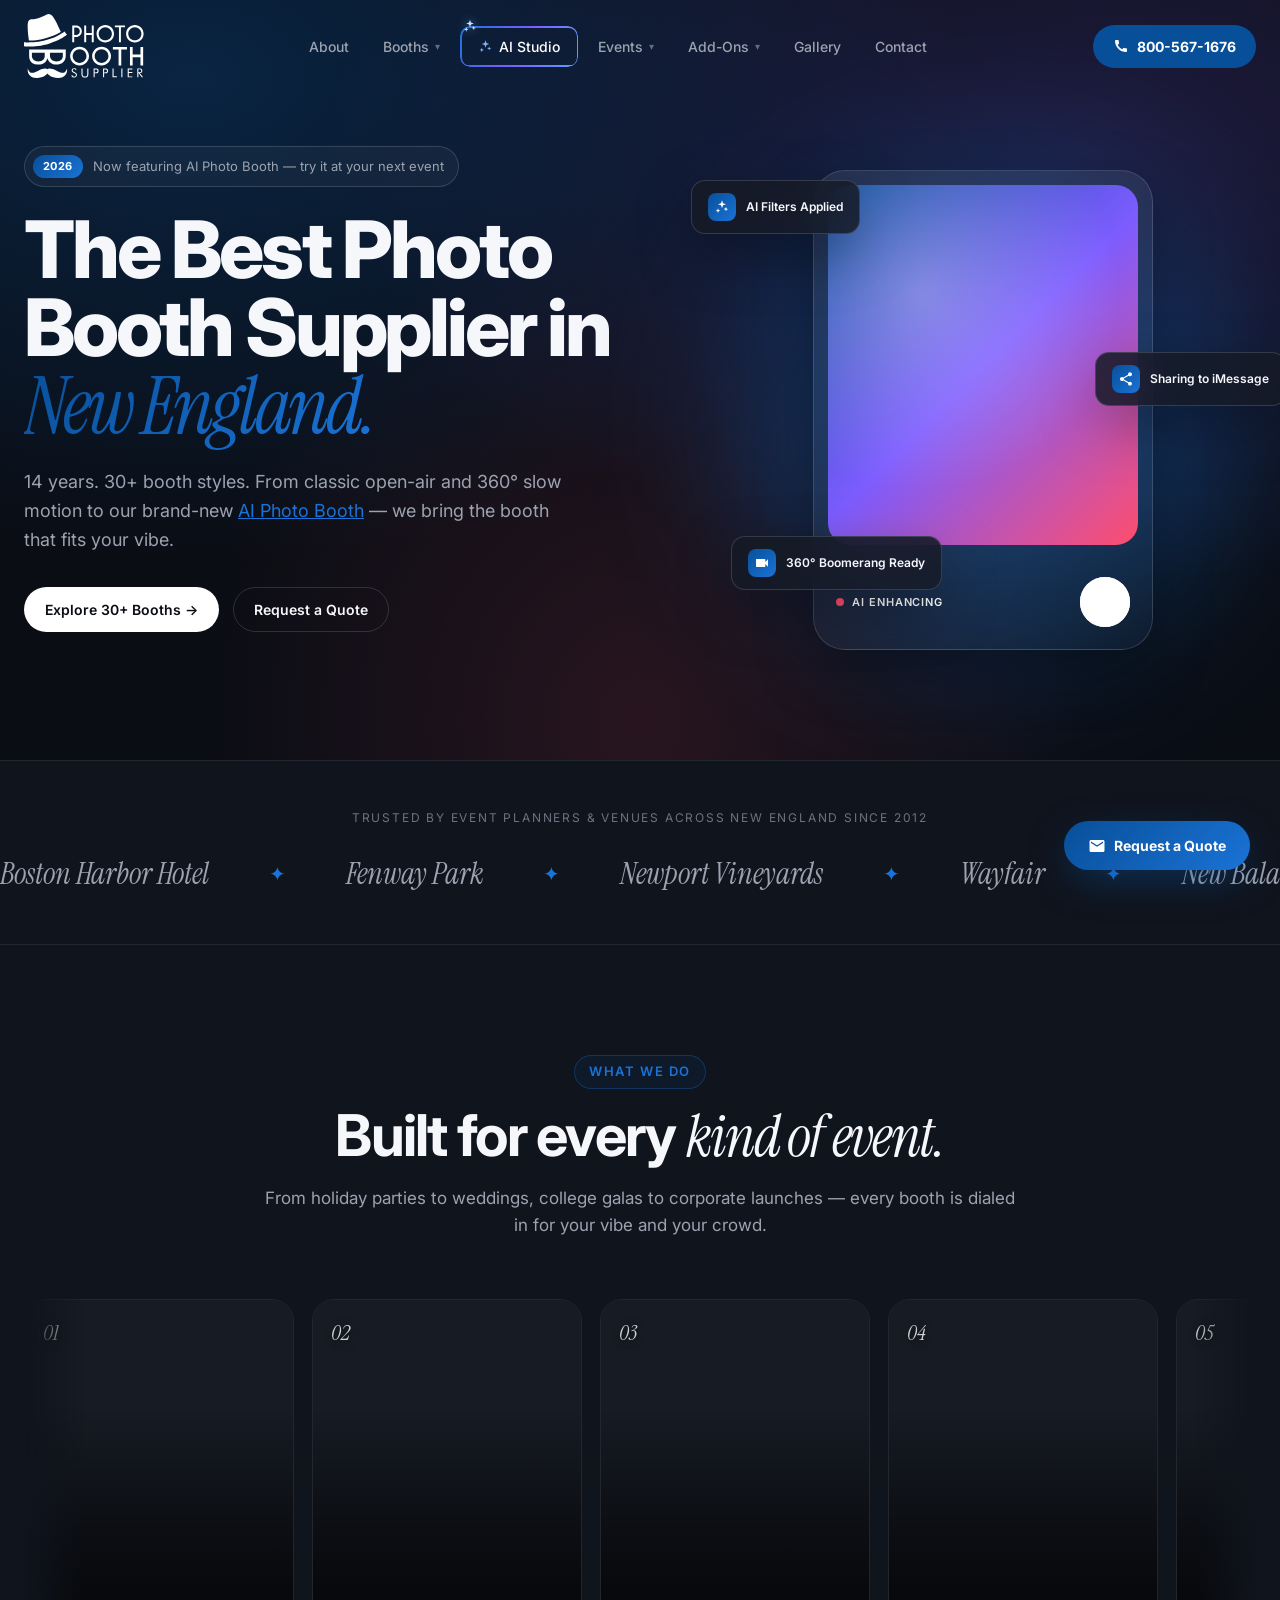
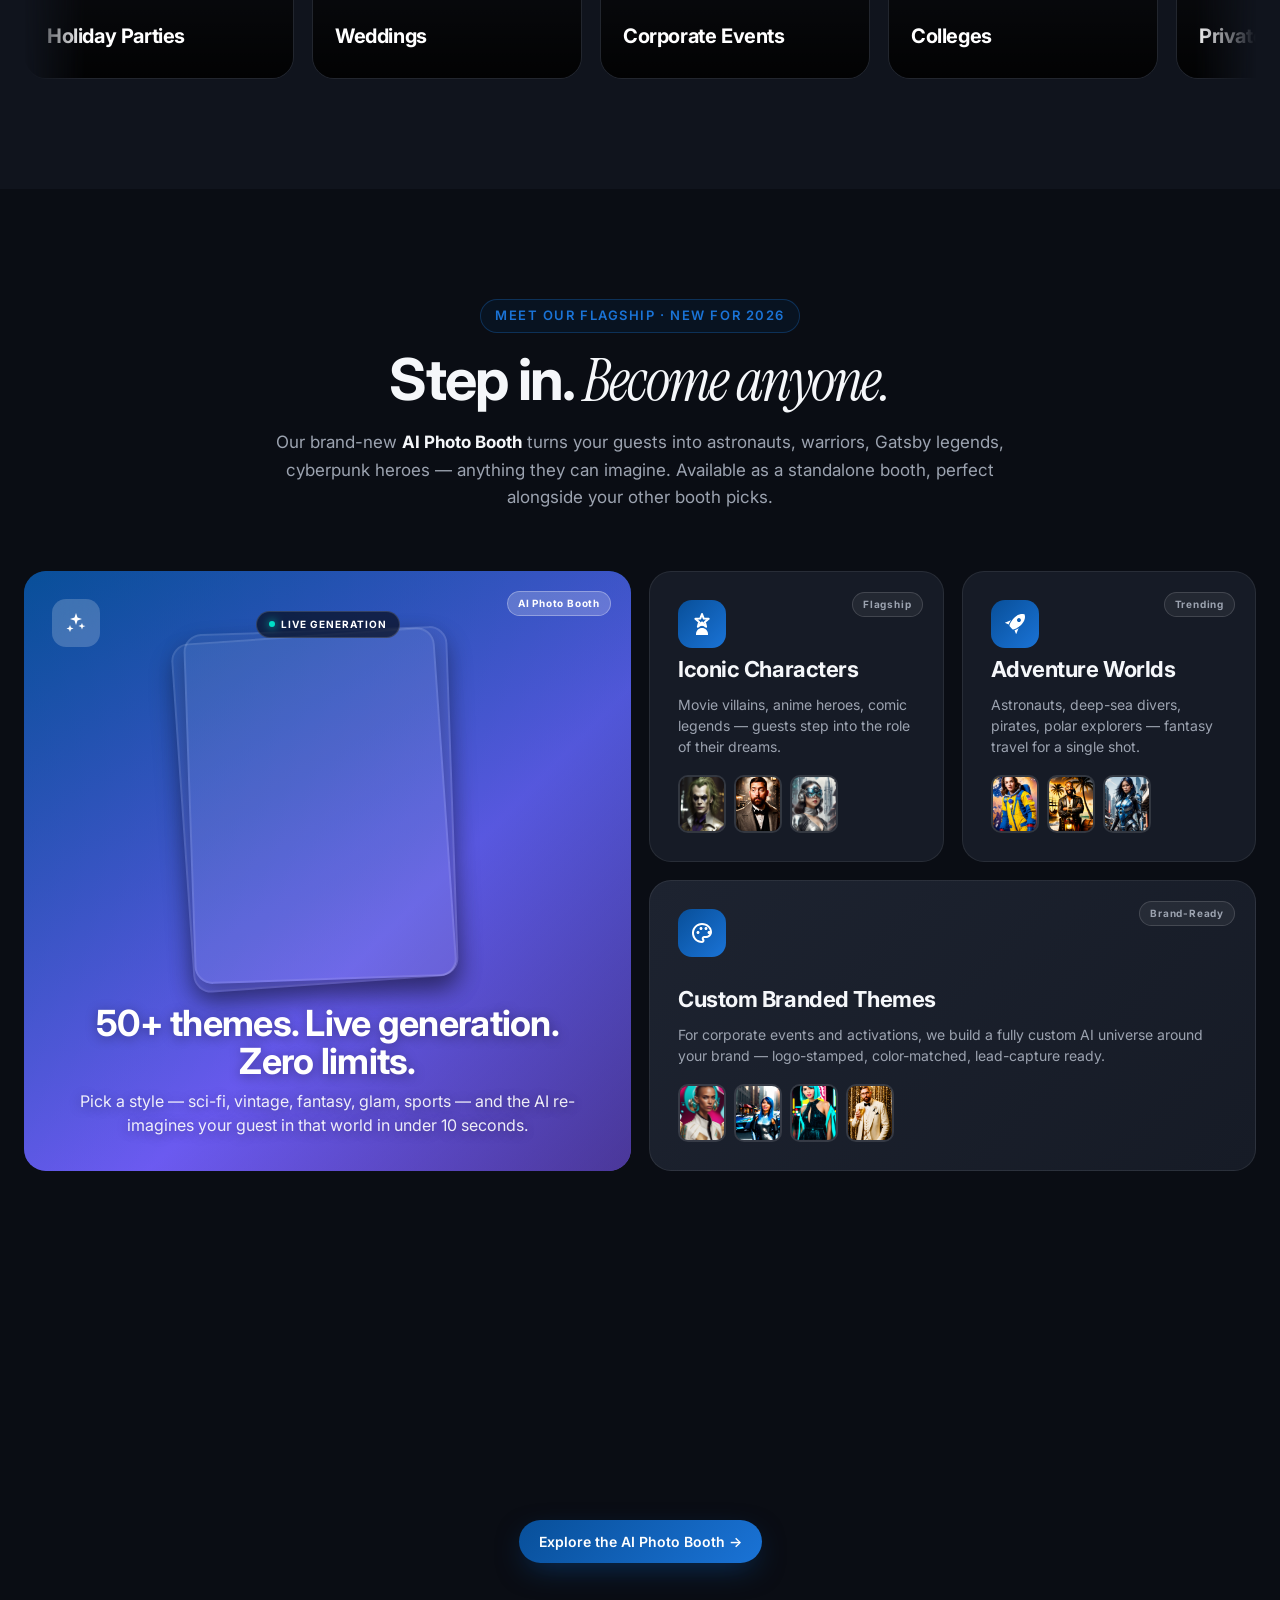
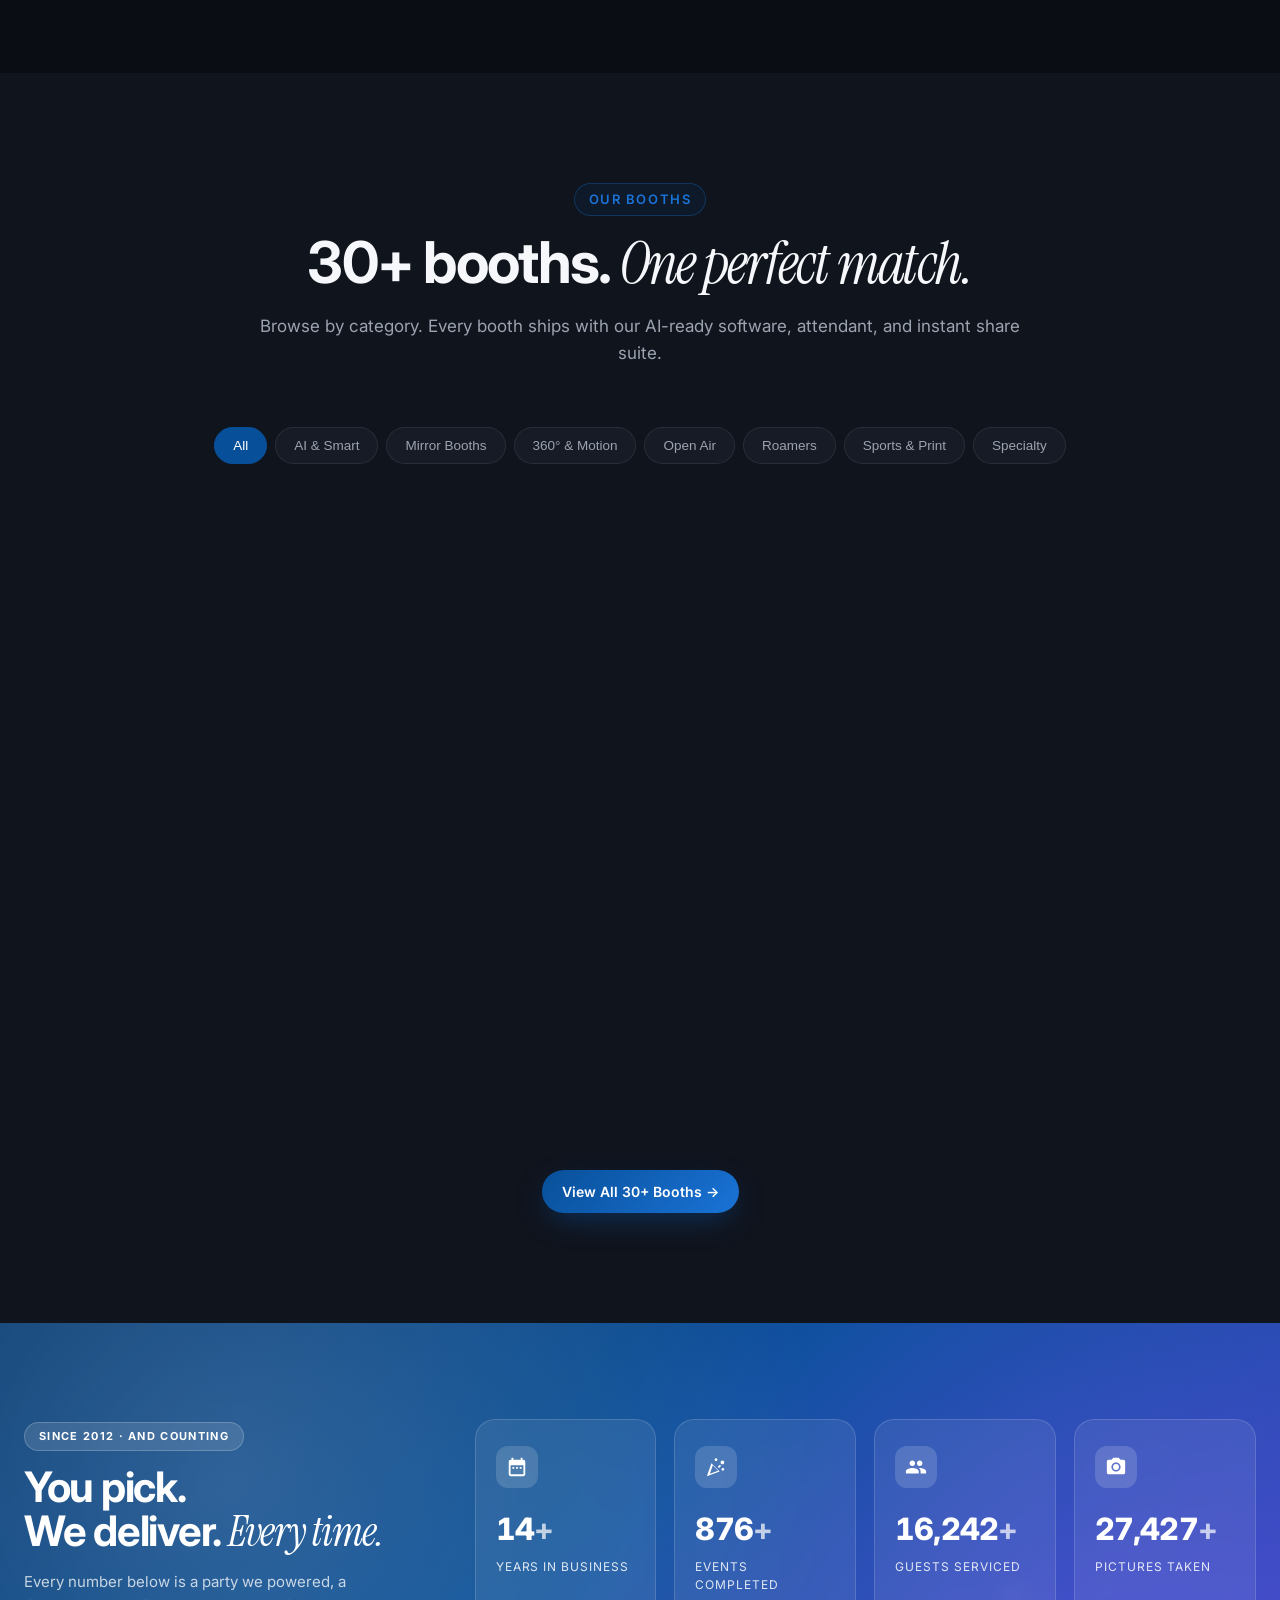
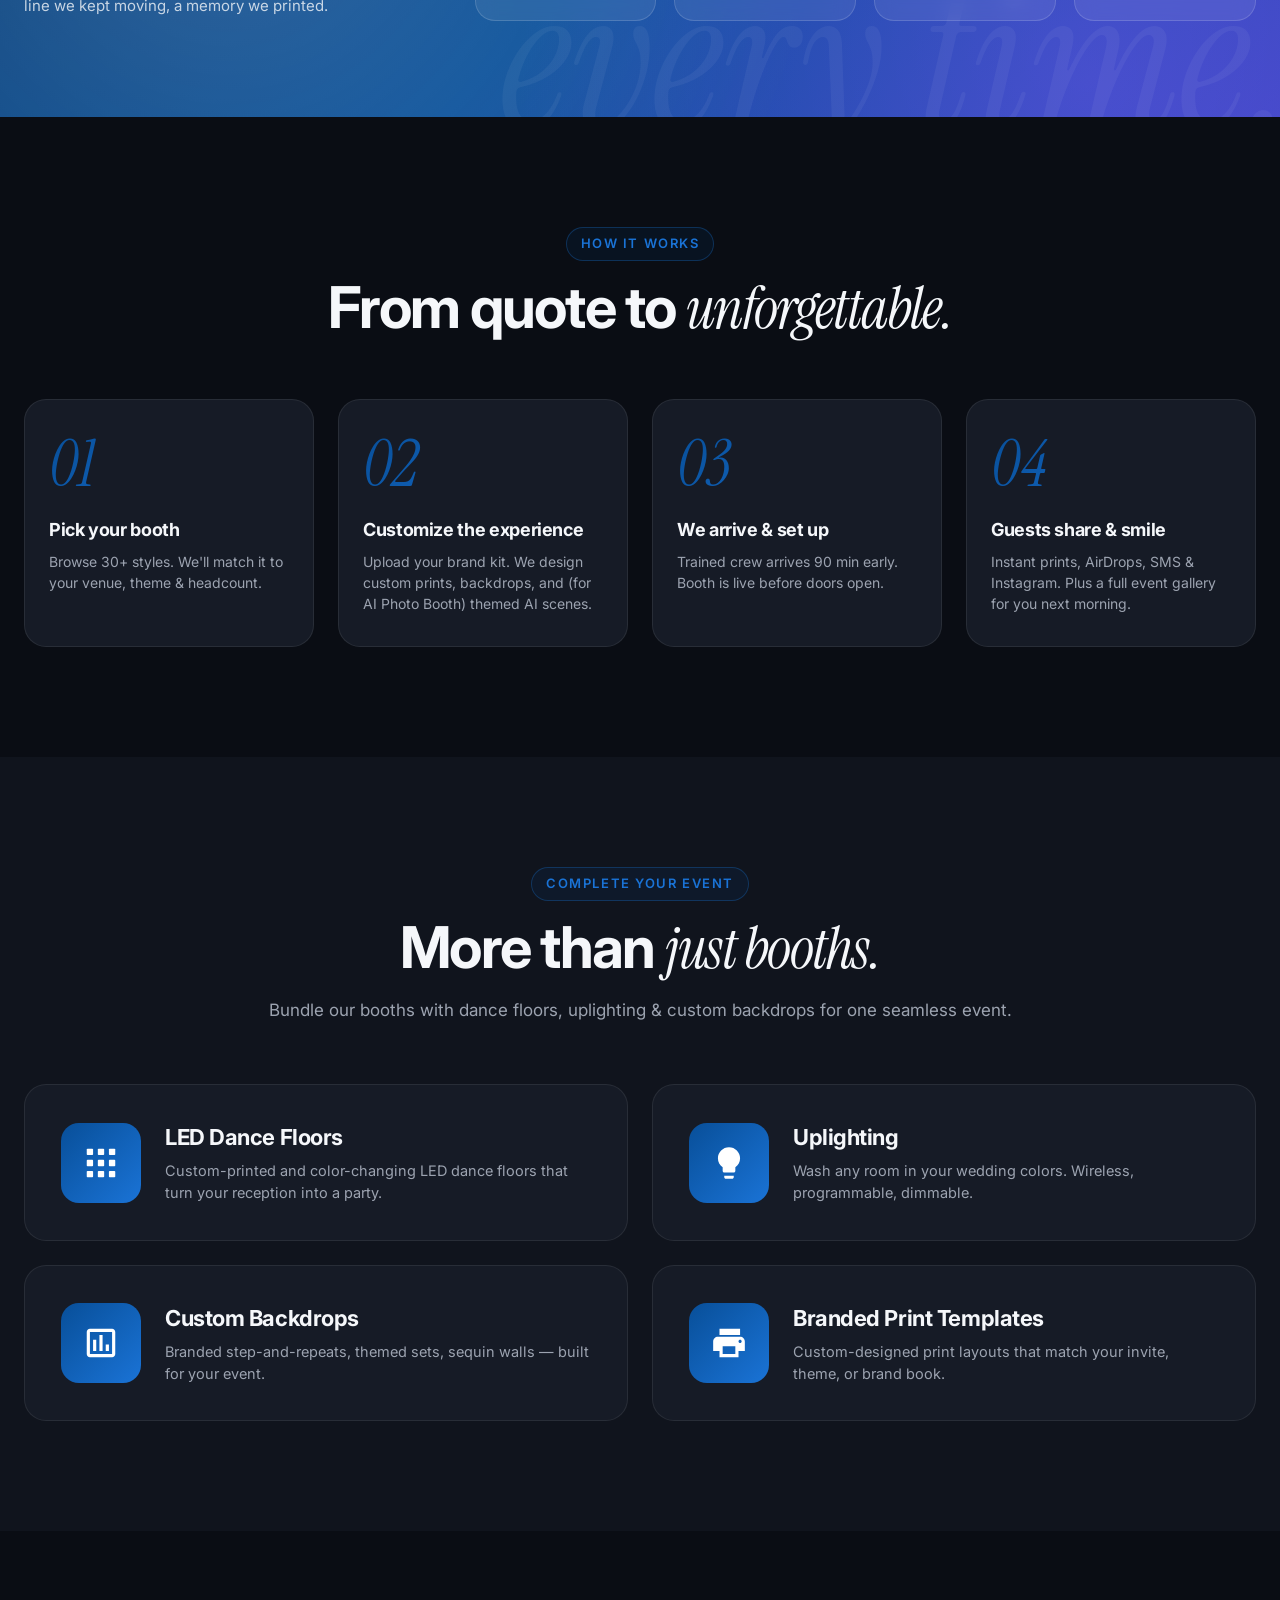
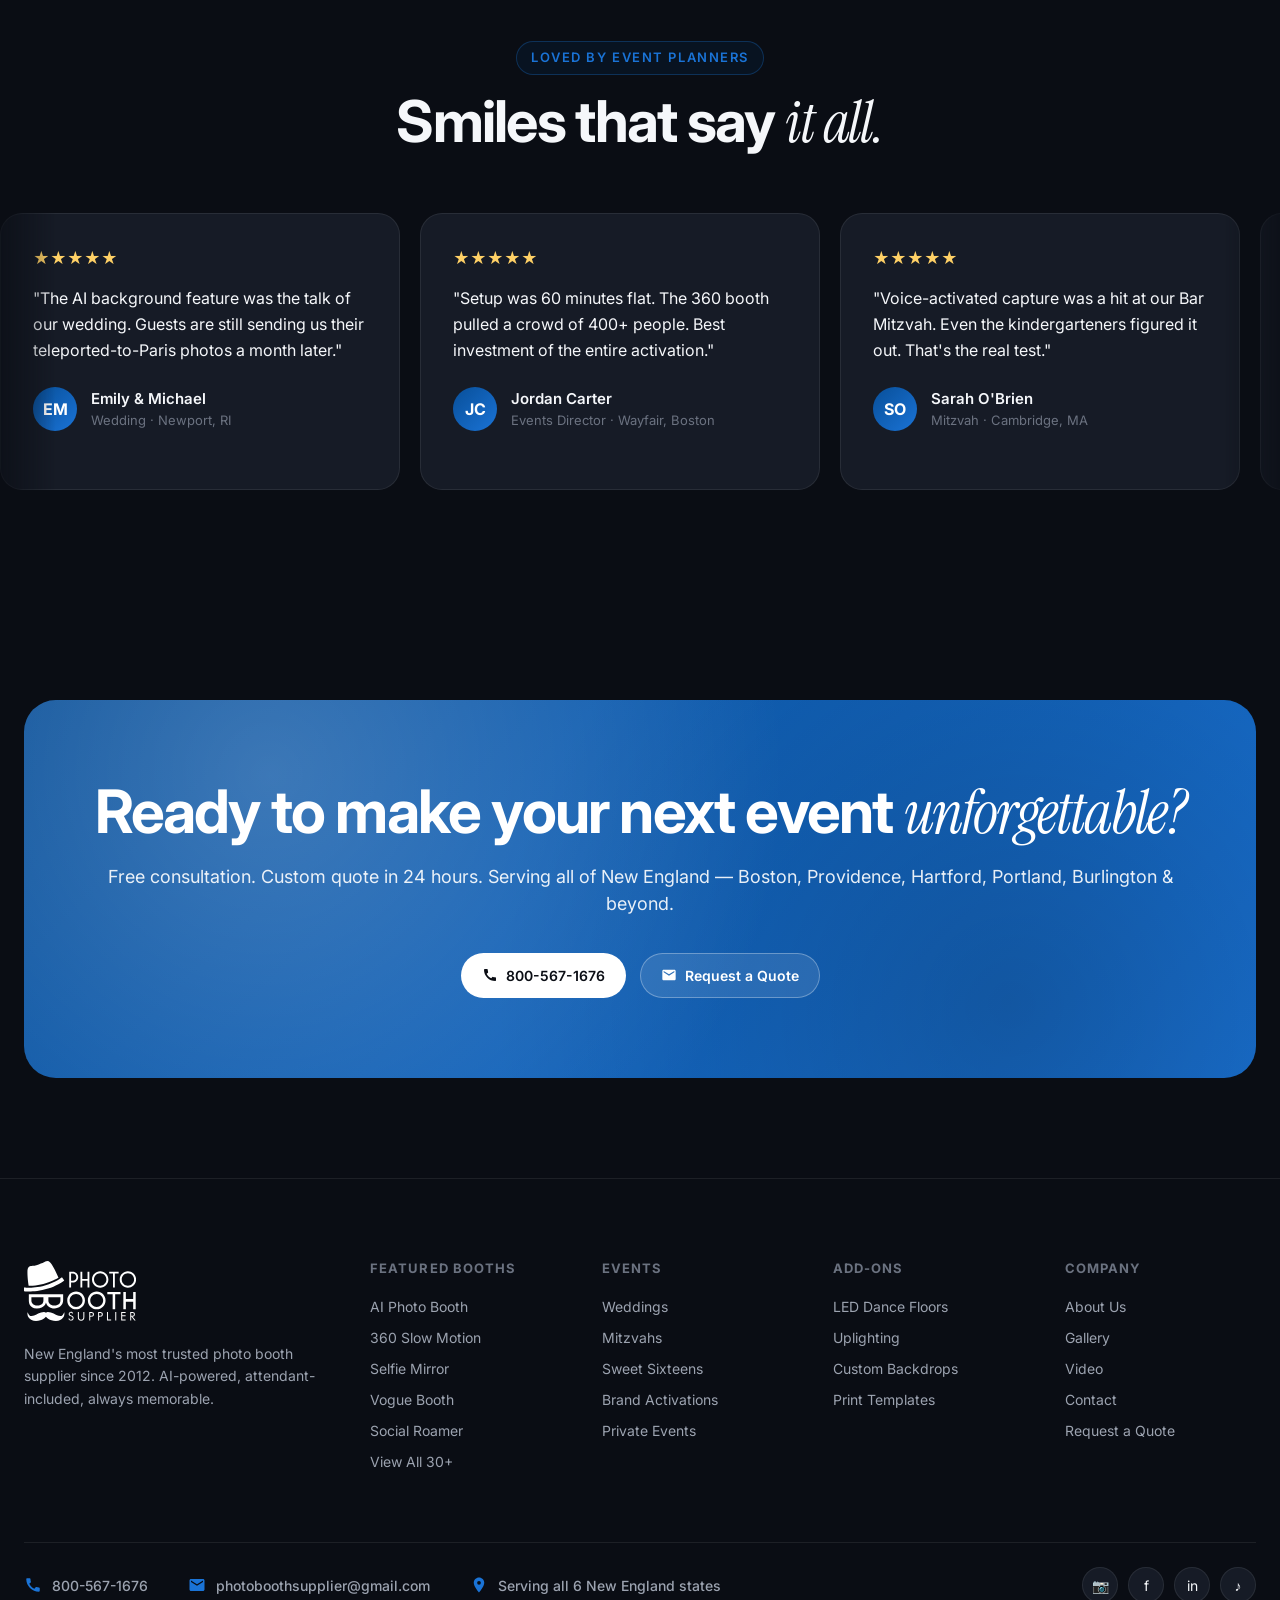
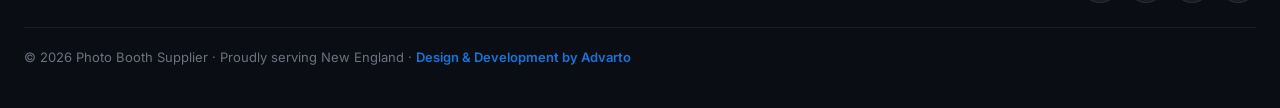
==== commit 9397567b: "update" ====
--- a/index.html
+++ b/index.html
@@ -97,69 +97,64 @@
       <h2 class="section-title">Built for every <span class="serif">kind of event.</span></h2>
       <p class="section-sub">From holiday parties to weddings, college galas to corporate launches — every booth is dialed in for your vibe and your crowd.</p>
     </div>
-    <div class="events-spotlight" id="events-spotlight">
-      <div class="event-panel ev-holiday active">
-        <div class="event-img"></div>
-        <span class="event-num">01</span>
-        <span class="event-vert">Holiday Parties</span>
-        <div class="event-reveal">
-          <h4>Holiday Parties</h4>
-          <p>Christmas, Hanukkah, New Year's — your seasonal magic.</p>
-        </div>
-      </div>
-      <div class="event-panel ev-wedding">
-        <div class="event-img"></div>
-        <span class="event-num">02</span>
-        <span class="event-vert">Weddings</span>
-        <div class="event-reveal">
-          <h4>Weddings</h4>
-          <p>Romantic, cinematic, unforgettable — for your big day.</p>
-        </div>
-      </div>
-      <div class="event-panel ev-corporate">
-        <div class="event-img"></div>
-        <span class="event-num">03</span>
-        <span class="event-vert">Corporate Events</span>
-        <div class="event-reveal">
-          <h4>Corporate Events</h4>
-          <p>Conferences, launches, holiday parties — branded scenes.</p>
-        </div>
-      </div>
-      <div class="event-panel ev-college">
-        <div class="event-img"></div>
-        <span class="event-num">04</span>
-        <span class="event-vert">Colleges</span>
-        <div class="event-reveal">
-          <h4>Colleges</h4>
-          <p>Graduations, formals, mixers — campus energy unleashed.</p>
-        </div>
-      </div>
-      <div class="event-panel ev-private">
-        <div class="event-img"></div>
-        <span class="event-num">05</span>
-        <span class="event-vert">Private / Social</span>
-        <div class="event-reveal">
-          <h4>Private / Social</h4>
-          <p>Birthdays, anniversaries, reunions — your moment.</p>
-        </div>
-      </div>
-      <div class="event-panel ev-mitzvah">
-        <div class="event-img"></div>
-        <span class="event-num">06</span>
-        <span class="event-vert">Mitzvah</span>
-        <div class="event-reveal">
-          <h4>Mitzvah</h4>
-          <p>Bar &amp; Bat Mitzvah celebrations — full party energy.</p>
-        </div>
-      </div>
-      <div class="event-panel ev-dj">
-        <div class="event-img"></div>
-        <span class="event-num">07</span>
-        <span class="event-vert">Planners / DJs</span>
-        <div class="event-reveal">
-          <h4>Party Planners / DJ Companies</h4>
-          <p>Add our booths to your packages — partner with us.</p>
-        </div>
+    <div class="events-marquee" id="events-marquee">
+      <div class="events-track" id="events-track">
+        <article class="event-card-m ev-holiday">
+          <div class="event-img"></div>
+          <span class="event-num">01</span>
+          <div class="event-info">
+            <h4>Holiday Parties</h4>
+            <p>Christmas, Hanukkah, New Year's — your seasonal magic.</p>
+          </div>
+        </article>
+        <article class="event-card-m ev-wedding">
+          <div class="event-img"></div>
+          <span class="event-num">02</span>
+          <div class="event-info">
+            <h4>Weddings</h4>
+            <p>Romantic, cinematic, unforgettable — for your big day.</p>
+          </div>
+        </article>
+        <article class="event-card-m ev-corporate">
+          <div class="event-img"></div>
+          <span class="event-num">03</span>
+          <div class="event-info">
+            <h4>Corporate Events</h4>
+            <p>Conferences, launches, holiday parties — branded scenes.</p>
+          </div>
+        </article>
+        <article class="event-card-m ev-college">
+          <div class="event-img"></div>
+          <span class="event-num">04</span>
+          <div class="event-info">
+            <h4>Colleges</h4>
+            <p>Graduations, formals, mixers — campus energy unleashed.</p>
+          </div>
+        </article>
+        <article class="event-card-m ev-private">
+          <div class="event-img"></div>
+          <span class="event-num">05</span>
+          <div class="event-info">
+            <h4>Private / Social</h4>
+            <p>Birthdays, anniversaries, reunions — your moment.</p>
+          </div>
+        </article>
+        <article class="event-card-m ev-mitzvah">
+          <div class="event-img"></div>
+          <span class="event-num">06</span>
+          <div class="event-info">
+            <h4>Mitzvah</h4>
+            <p>Bar &amp; Bat Mitzvah celebrations — full party energy.</p>
+          </div>
+        </article>
+        <article class="event-card-m ev-dj">
+          <div class="event-img"></div>
+          <span class="event-num">07</span>
+          <div class="event-info">
+            <h4>Planners / DJs</h4>
+            <p>Add our booths to your packages — partner with us.</p>
+          </div>
+        </article>
       </div>
     </div>
   </div>
--- a/css/styles.css
+++ b/css/styles.css
@@ -56,9 +56,7 @@
   transition:background .35s ease,border-color .35s ease;
 }
 .nav.scrolled{
-  background:rgba(10,13,20,0.85);
-  backdrop-filter:blur(20px) saturate(180%);
-  -webkit-backdrop-filter:blur(20px) saturate(180%);
+  background:rgba(12,16,24,0.94);
   border-bottom:1px solid var(--border);
 }
 .nav-inner{display:flex;align-items:center;justify-content:space-between;gap:24px}
@@ -77,10 +75,54 @@
   display:inline-flex;align-items:center;gap:6px;
   transition:all .2s;
 }
-.nav-links > li > a:hover{color:var(--text);background:rgba(255,255,255,0.05)}
-.nav-links .ai-link{color:#fff;background:var(--gradient-brand);padding:10px 16px}
-.nav-links .ai-link:hover{transform:translateY(-1px);box-shadow:0 6px 20px -6px rgba(8,79,153,0.6)}
-.caret{font-size:10px;opacity:0.6}
+.nav-links > li > a:not(.ai-link):hover{
+  color:#fff;background:rgba(26,115,214,0.16);
+  box-shadow:inset 0 0 0 1px rgba(26,115,214,0.35);
+}
+/* AI Studio — outlined gradient button with an orbiting magical star */
+.nav-links .ai-link{
+  position:relative;overflow:visible;color:#fff;background:transparent;
+  padding:10px 18px;border-radius:10px;
+  animation:aiPulse 6s ease-in-out infinite;
+}
+.nav-links .ai-link:hover{background:rgba(26,115,214,0.16)}
+.ai-icon{width:15px;height:15px;fill:#7eb2ff;flex-shrink:0}
+.ai-border{
+  position:absolute;inset:0;border-radius:inherit;padding:1.5px;pointer-events:none;
+  background:linear-gradient(120deg,#1a73d6,#7c5cff,#5aa0ff);
+  -webkit-mask:linear-gradient(#000 0 0) content-box,linear-gradient(#000 0 0);
+          mask:linear-gradient(#000 0 0) content-box,linear-gradient(#000 0 0);
+  -webkit-mask-composite:xor;mask-composite:exclude;
+}
+.ai-orbit{display:none}
+@supports (offset-path: inset(0 round 10px)){
+  .ai-orbit{
+    display:block;position:absolute;left:0;top:0;width:15px;height:15px;pointer-events:none;
+    offset-path:inset(0 round 10px);offset-distance:0%;offset-rotate:0deg;offset-anchor:50% 50%;
+    animation:aiOrbit 6s linear infinite;
+    filter:drop-shadow(0 0 5px rgba(120,180,255,0.95));
+  }
+}
+.ai-orbit svg{width:100%;height:100%;fill:#cfe3ff}
+@keyframes aiOrbit{to{offset-distance:100%}}
+@keyframes aiPulse{
+  0%,88%{transform:scale(1);box-shadow:0 0 0 0 rgba(120,180,255,0)}
+  94%{transform:scale(1.04);box-shadow:0 0 20px 2px rgba(120,180,255,0.55)}
+  100%{transform:scale(1);box-shadow:0 0 0 0 rgba(120,180,255,0)}
+}
+@media (prefers-reduced-motion:reduce){
+  .nav-links .ai-link{animation:none}
+  .ai-orbit{display:none}
+}
+.caret{font-size:10px;opacity:0.6;transition:transform .25s ease,color .2s ease}
+/* Active parent link while its dropdown is open — shows which menu is open */
+.nav-links > li:has(.dropdown-panel):hover > a{
+  color:#fff;background:rgba(26,115,214,0.16);
+  box-shadow:inset 0 0 0 1px rgba(26,115,214,0.35);
+}
+.nav-links > li:has(.dropdown-panel):hover > a .caret{
+  transform:rotate(180deg);color:var(--brand-blue-light);opacity:1;
+}
 
 .dropdown-panel{
   position:absolute;top:calc(100% + 12px);left:50%;transform:translateX(-50%) translateY(8px);
@@ -94,20 +136,21 @@
 .dropdown-mega{
   position:fixed;top:78px;left:50%;
   transform:translateX(-50%) translateY(8px);
-  width:min(1180px,calc(100vw - 48px));
-  padding:32px 36px;
+  width:min(1116px,calc(100vw - 40px));
+  padding:28px 30px;
   background:linear-gradient(180deg,var(--surface) 0%,var(--bg-2) 100%);
   border:1px solid var(--border-2);
   border-radius:var(--radius-lg);
   box-shadow:0 30px 80px -10px rgba(0,0,0,0.6),0 0 0 1px rgba(26,115,214,0.05);
-  display:grid;grid-template-columns:repeat(4,1fr) 0.7fr;gap:0 36px;
+  display:grid;grid-template-columns:repeat(3,1fr) 0.9fr;gap:0;
 }
 .nav-links > li:hover .dropdown-mega{transform:translateX(-50%) translateY(0)}
 .nav-links > li:has(.dropdown-mega)::after{
   content:"";position:absolute;left:0;right:0;top:100%;height:18px;
 }
+.dropdown-mega-col{padding:0 12px}
 .dropdown-mega-col + .dropdown-mega-col{
-  border-left:1px solid var(--border);padding-left:36px;margin-left:-36px;
+  border-left:1px solid var(--border);
 }
 .dropdown-mega-col h6{
   position:relative;
@@ -124,9 +167,9 @@
 .dropdown-mega-col h6 + h6,
 .dropdown-mega-col a + h6{margin-top:24px}
 .dropdown-mega-col a{
-  display:flex;align-items:center;gap:8px;
-  padding:7px 12px;margin:1px -8px;
-  font-size:13.5px;color:var(--text-2);
+  display:flex;align-items:center;gap:7px;
+  padding:6px 10px;margin:1px 0;
+  font-size:13px;color:var(--text-2);white-space:nowrap;
   border-radius:8px;
   transition:all .18s ease;
 }
@@ -140,40 +183,77 @@
 }
 .dropdown-mega-col a:hover::before{width:8px}
 
-/* Featured booth callout in mega menu */
+/* ====== Mega-menu cascade entrance ====== */
+.dropdown-mega-col,.dropdown-mega-feature{
+  opacity:0;transform:translateY(10px);
+  transition:opacity .4s ease,transform .4s ease;
+}
+.nav-links > li:hover .dropdown-mega-col,
+.nav-links > li:hover .dropdown-mega-feature{opacity:1;transform:translateY(0)}
+.nav-links > li:hover .dropdown-mega-col:nth-child(1){transition-delay:.05s}
+.nav-links > li:hover .dropdown-mega-col:nth-child(2){transition-delay:.10s}
+.nav-links > li:hover .dropdown-mega-col:nth-child(3){transition-delay:.15s}
+.nav-links > li:hover .dropdown-mega-col:nth-child(4){transition-delay:.20s}
+.nav-links > li:hover .dropdown-mega-feature{transition-delay:.25s}
+
+/* Featured booth callout — live preview pane */
+@property --feat-angle{syntax:"<angle>";inherits:false;initial-value:0deg;}
 .dropdown-mega-feature{
-  position:relative;
+  position:relative;z-index:0;
   border-radius:var(--radius);
-  background:linear-gradient(160deg,rgba(8,79,153,0.4) 0%,rgba(124,92,255,0.35) 100%);
+  background:linear-gradient(160deg,rgba(8,79,153,0.42) 0%,rgba(124,92,255,0.38) 100%);
   border:1px solid rgba(26,115,214,0.3);
-  padding:24px 22px;
-  display:flex;flex-direction:column;justify-content:space-between;
-  min-height:240px;overflow:hidden;
-}
-.dropdown-mega-feature::before{
-  content:"";position:absolute;right:-30px;bottom:-30px;
-  width:140px;height:140px;border-radius:50%;
-  background:radial-gradient(circle,rgba(255,255,255,0.15) 0%,transparent 70%);
-}
-.dropdown-mega-feature .feat-tag{
-  display:inline-block;
+  padding:16px 16px 18px;margin-left:20px;
+  display:flex;flex-direction:column;
+  min-height:240px;overflow:visible;
+}
+/* rotating blurred glow halo (flagship only) */
+.feat-glow{
+  position:absolute;inset:-2px;border-radius:inherit;z-index:-1;
+  background:conic-gradient(from var(--feat-angle),#1a73d6,#7c5cff,#5aa0ff,#1a73d6);
+  filter:blur(9px);opacity:0;transition:opacity .35s ease;
+}
+.dropdown-mega-feature.is-flagship .feat-glow{opacity:.55;animation:featSpin 4.5s linear infinite}
+@keyframes featSpin{to{--feat-angle:360deg}}
+/* live preview image */
+.feat-media{
+  position:relative;display:block;width:100%;aspect-ratio:16/10;
+  border-radius:14px;overflow:hidden;margin-bottom:13px;flex:0 0 auto;
+  background:rgba(0,0,0,0.28);
+}
+.feat-media img{
+  position:absolute;inset:0;width:100%;height:100%;object-fit:cover;
+  transition:opacity .3s ease,transform .6s ease;
+}
+.dropdown-mega-feature:hover .feat-media img{transform:scale(1.05)}
+.feat-tag{
+  display:inline-flex;align-items:center;gap:7px;
   background:rgba(255,255,255,0.15);backdrop-filter:blur(10px);
   color:#fff;padding:4px 10px;border-radius:999px;
   font-size:10px;font-weight:700;letter-spacing:0.08em;text-transform:uppercase;
-  width:fit-content;margin-bottom:12px;
+  width:fit-content;margin-bottom:10px;
+}
+.feat-dot{
+  width:7px;height:7px;border-radius:50%;background:#5aa0ff;
+  animation:featDot 1.8s ease-out infinite;
+}
+.dropdown-mega-feature:not(.is-flagship) .feat-dot{display:none}
+@keyframes featDot{
+  0%{box-shadow:0 0 0 0 rgba(90,160,255,0.7)}
+  70%{box-shadow:0 0 0 7px rgba(90,160,255,0)}
+  100%{box-shadow:0 0 0 0 rgba(90,160,255,0)}
 }
 .dropdown-mega-feature h5{
-  font-size:18px;font-weight:700;color:#fff;line-height:1.2;
+  font-size:17px;font-weight:700;color:#fff;line-height:1.2;
   margin-bottom:6px;letter-spacing:-0.01em;
 }
 .dropdown-mega-feature p{
   font-size:12.5px;color:rgba(255,255,255,0.85);line-height:1.5;
-  margin-bottom:auto;
+  margin-bottom:12px;
 }
 .dropdown-mega-feature .feat-cta{
-  display:inline-flex;align-items:center;gap:6px;
-  margin-top:14px;font-size:13px;font-weight:700;color:#fff;
-  transition:gap .2s;
+  display:inline-flex;align-items:center;gap:6px;margin-top:auto;
+  font-size:13px;font-weight:700;color:#fff;transition:gap .2s;
 }
 .dropdown-mega-feature:hover .feat-cta{gap:10px}
 .dropdown-simple a{
@@ -426,50 +506,62 @@
 .event-content p{font-size:13px;color:rgba(255,255,255,0.85);line-height:1.5}
 
 /* Card image sources — replace these URLs with your own photos later */
-/* ====== EVENTS SPOTLIGHT — expanding panels ====== */
-.events-spotlight{display:flex;gap:14px;height:440px}
-.event-panel{
-  position:relative;flex:1;min-width:0;
+/* ====== EVENTS MARQUEE — auto-scrolling carousel ====== */
+.events-marquee{
+  position:relative;overflow:hidden;
+  -webkit-mask-image:linear-gradient(90deg,transparent 0,#000 5%,#000 95%,transparent 100%);
+          mask-image:linear-gradient(90deg,transparent 0,#000 5%,#000 95%,transparent 100%);
+}
+.events-track{
+  display:flex;width:max-content;
+  animation:eventsScroll 45s linear infinite;
+  will-change:transform;
+}
+.events-marquee:hover .events-track,
+.events-marquee:focus-within .events-track{animation-play-state:paused}
+
+.event-card-m{
+  position:relative;flex:0 0 270px;height:380px;margin-right:18px;
   border-radius:var(--radius);overflow:hidden;cursor:pointer;
   border:1px solid var(--border);
-  transition:flex .65s cubic-bezier(.4,0,.2,1),border-color .35s ease,box-shadow .35s ease;
-}
-.event-panel .event-img{filter:saturate(0.7) brightness(0.75);transition:transform .8s ease,filter .5s ease}
-.event-panel::after{
-  content:"";position:absolute;inset:0;
-  background:linear-gradient(180deg,rgba(0,0,0,0.05) 30%,rgba(0,0,0,0.45) 65%,rgba(0,0,0,0.88) 100%);
-  pointer-events:none;
-}
-.event-panel.active{
-  flex:3.4;
-  border-color:rgba(26,115,214,0.55);
-  box-shadow:0 24px 60px -16px rgba(0,0,0,0.7);
-}
-.event-panel.active .event-img{filter:saturate(1.05) brightness(1);transform:scale(1.04)}
+  transition:transform .4s ease,border-color .4s ease,box-shadow .4s ease;
+}
+.event-card-m .event-img{
+  position:absolute;inset:0;background-size:cover;background-position:center;
+  background-color:var(--surface-2);
+  filter:saturate(0.82) brightness(0.78);
+  transition:transform .7s ease,filter .45s ease;
+}
+.event-card-m::after{
+  content:"";position:absolute;inset:0;pointer-events:none;
+  background:linear-gradient(180deg,rgba(0,0,0,0) 28%,rgba(0,0,0,0.5) 62%,rgba(0,0,0,0.92) 100%);
+}
+.event-card-m:hover{
+  transform:translateY(-8px);
+  border-color:rgba(26,115,214,0.6);
+  box-shadow:0 26px 60px -16px rgba(0,0,0,0.7);
+}
+.event-card-m:hover .event-img{filter:saturate(1.08) brightness(1);transform:scale(1.06)}
 .event-num{
-  position:absolute;top:16px;left:16px;z-index:2;
+  position:absolute;top:16px;left:18px;z-index:2;
   font-family:'Instrument Serif',serif;font-style:italic;
-  font-size:20px;color:rgba(255,255,255,0.75);
+  font-size:22px;color:rgba(255,255,255,0.8);
   text-shadow:0 2px 8px rgba(0,0,0,0.5);
 }
-.event-vert{
-  position:absolute;bottom:20px;left:50%;transform:translateX(-50%);z-index:2;
-  writing-mode:vertical-rl;rotate:180deg;
-  font-size:13px;font-weight:700;letter-spacing:0.08em;text-transform:uppercase;
-  color:rgba(255,255,255,0.9);white-space:nowrap;
-  text-shadow:0 2px 8px rgba(0,0,0,0.6);
-  opacity:1;transition:opacity .3s ease;
-}
-.event-panel.active .event-vert{opacity:0}
-.event-reveal{
-  position:absolute;left:0;right:0;bottom:0;z-index:2;
-  padding:24px;
-  opacity:0;transform:translateY(18px);
-  transition:opacity .4s ease .25s,transform .4s ease .25s;
-}
-.event-panel.active .event-reveal{opacity:1;transform:translateY(0)}
-.event-reveal h4{font-size:21px;font-weight:700;color:#fff;margin-bottom:6px;white-space:nowrap}
-.event-reveal p{font-size:13.5px;line-height:1.5;color:rgba(255,255,255,0.85);max-width:300px}
+.event-info{position:absolute;left:0;right:0;bottom:0;z-index:2;padding:22px}
+.event-info h4{font-size:20px;font-weight:700;color:#fff;margin-bottom:5px;letter-spacing:-0.02em}
+.event-info p{
+  font-size:13px;line-height:1.5;color:rgba(255,255,255,0.85);
+  max-height:0;opacity:0;transform:translateY(8px);overflow:hidden;
+  transition:max-height .45s ease,opacity .4s ease,transform .4s ease;
+}
+.event-card-m:hover .event-info p{max-height:80px;opacity:1;transform:translateY(0)}
+
+@keyframes eventsScroll{from{transform:translateX(0)}to{transform:translateX(-50%)}}
+@media (prefers-reduced-motion:reduce){
+  .events-track{animation:none}
+  .events-marquee{overflow-x:auto}
+}
 
 .ev-holiday  .event-img{background-image:url('https://images.unsplash.com/photo-1543589077-47d81606c1bf?auto=format&fit=crop&w=800&q=80')}
 .ev-wedding  .event-img{background-image:url('https://images.unsplash.com/photo-1519741497674-611481863552?auto=format&fit=crop&w=800&q=80')}
@@ -1038,9 +1130,7 @@
 /* Sticky filter bar */
 .booths-filter-bar{
   position:sticky;top:92px;z-index:40;
-  background:rgba(10,13,20,0.88);
-  backdrop-filter:blur(20px) saturate(180%);
-  -webkit-backdrop-filter:blur(20px) saturate(180%);
+  background:rgba(12,16,24,0.95);
   border-top:1px solid var(--border);
   border-bottom:1px solid var(--border);
   padding:18px 0;
@@ -1172,9 +1262,7 @@
   .hero-stats{grid-template-columns:repeat(2,1fr)}
   .hero-collage{height:520px;max-width:520px;margin:0 auto}
   .events-grid{grid-template-columns:repeat(2,1fr);gap:16px}
-  .events-spotlight{height:380px;gap:10px}
-  .event-reveal{padding:18px}
-  .event-reveal h4{font-size:18px;white-space:normal}
+  .event-card-m{flex:0 0 240px;height:340px}
   .bento{grid-template-columns:repeat(2,1fr);grid-template-rows:auto}
   .b1,.b4{grid-column:span 2}
   .b1{grid-row:span 1}
@@ -1195,9 +1283,9 @@
 @media (max-width:640px){
   section{padding:70px 0}
   .events-grid{grid-template-columns:1fr}
-  .events-spotlight{flex-direction:column;height:820px;gap:10px}
-  .event-vert{writing-mode:horizontal-tb;rotate:none;left:18px;bottom:14px;transform:none}
-  .event-num{font-size:16px;top:12px;left:14px}
+  .event-card-m{flex:0 0 220px;height:320px;margin-right:14px}
+  .event-info p{max-height:none;opacity:1;transform:none}
+  .event-num{font-size:18px;top:12px;left:14px}
   .booth-grid{grid-template-columns:1fr}
   .b1{padding-bottom:24px}
   .b1 h3,.b1 p{max-width:100%}
@@ -1216,3 +1304,86 @@
   .booth-card{width:100%}
   .floating-quote{padding:12px 18px;font-size:13px;bottom:20px;right:20px}
 }
+/* ============================================================
+   MOBILE NAV — custom hamburger + right-side glass drawer
+   ============================================================ */
+.nav-burger{display:none}
+.mobile-drawer{display:none}
+
+@media (max-width:1100px){
+  .nav-cta .btn-phone{display:none}
+  .nav-burger{
+    display:flex;flex-direction:column;justify-content:center;gap:5px;
+    width:44px;height:44px;padding:11px;cursor:pointer;
+    background:rgba(255,255,255,0.06);border:1px solid rgba(255,255,255,0.10);
+    border-radius:12px;color:#fff;
+  }
+  .nav-burger span{height:2.5px;border-radius:2px;background:currentColor;transition:.25s ease}
+  .nav-burger span:nth-child(1){width:70%;align-self:flex-start}
+  .nav-burger span:nth-child(2){width:100%}
+  .nav-burger span:nth-child(3){width:55%;align-self:flex-end}
+  .nav-burger:active{transform:scale(0.94)}
+
+  .mobile-drawer.show{
+    display:block;position:fixed;inset:0;z-index:1000;
+  }
+
+  .md-backdrop{
+    position:absolute;inset:0;
+    background:rgba(8,11,18,0.40);
+    -webkit-backdrop-filter:blur(7px);backdrop-filter:blur(7px);
+    opacity:0;transition:opacity .3s ease;
+  }
+  .mobile-drawer.open .md-backdrop{opacity:1}
+  .md-panel{
+    position:absolute;top:0;right:0;height:100%;width:80%;max-width:430px;
+    display:flex;flex-direction:column;
+    background:rgba(16,20,29,0.80);
+    -webkit-backdrop-filter:blur(22px) saturate(140%);backdrop-filter:blur(22px) saturate(140%);
+    border-left:1px solid rgba(255,255,255,0.12);
+    box-shadow:-24px 0 70px -12px rgba(0,0,0,0.65);
+    transform:translateX(100%);transition:transform .38s cubic-bezier(.4,0,.2,1);
+    padding:16px 16px calc(18px + env(safe-area-inset-bottom));
+    overflow-y:auto;-webkit-overflow-scrolling:touch;
+  }
+  .mobile-drawer.open .md-panel{transform:translateX(0)}
+
+  .md-top{display:flex;align-items:center;justify-content:space-between;margin-bottom:12px;padding:4px 4px 0}
+  .md-title{font-size:11px;letter-spacing:.20em;text-transform:uppercase;color:var(--brand-blue-light);font-weight:800}
+  .md-close{
+    background:rgba(255,255,255,0.08);border:none;color:#fff;
+    width:38px;height:38px;border-radius:11px;font-size:24px;line-height:1;cursor:pointer;
+  }
+  .md-close:active{transform:scale(0.94)}
+
+  .md-nav{display:flex;flex-direction:column;gap:2px;flex:1}
+  .md-link,.md-acc-head{
+    display:flex;align-items:center;gap:9px;width:100%;
+    padding:13px 14px;border-radius:12px;text-align:left;
+    font-size:16px;font-weight:600;color:var(--text);
+    background:transparent;border:none;cursor:pointer;transition:background .2s ease;
+  }
+  .md-link:active,.md-acc-head:active,.md-link:hover,.md-acc-head:hover{background:rgba(26,115,214,0.16)}
+  .md-ai{color:#fff;background:linear-gradient(135deg,#084f99,#1a73d6);margin:4px 0}
+  .md-ai .ai-icon{width:17px;height:17px;fill:#fff}
+  .md-acc-head{justify-content:space-between}
+  .md-chev{font-size:12px;color:var(--text-2);transition:transform .25s ease,color .2s ease}
+  .md-acc.open .md-acc-head{color:#fff;background:rgba(26,115,214,0.12)}
+  .md-acc.open .md-chev{transform:rotate(180deg);color:var(--brand-blue-light)}
+  .md-acc-body{display:flex;flex-direction:column;max-height:0;overflow:hidden;transition:max-height .4s ease}
+  .md-acc.open .md-acc-body{max-height:1700px}
+  .md-acc-body a{
+    padding:10px 14px 10px 28px;font-size:14px;color:var(--text-2);
+    border-radius:10px;transition:background .2s ease,color .2s ease;
+  }
+  .md-acc-body a:active,.md-acc-body a:hover{background:rgba(255,255,255,0.05);color:#fff}
+
+  .md-phone{
+    margin-top:14px;display:flex;align-items:center;justify-content:center;gap:9px;
+    padding:15px;border-radius:14px;font-weight:700;font-size:15px;color:#fff;
+    background:var(--gradient-brand);box-shadow:0 8px 24px -8px rgba(8,79,153,0.6);
+  }
+  .md-phone svg{width:18px;height:18px;fill:#fff}
+
+  body.drawer-open{overflow:hidden}
+}
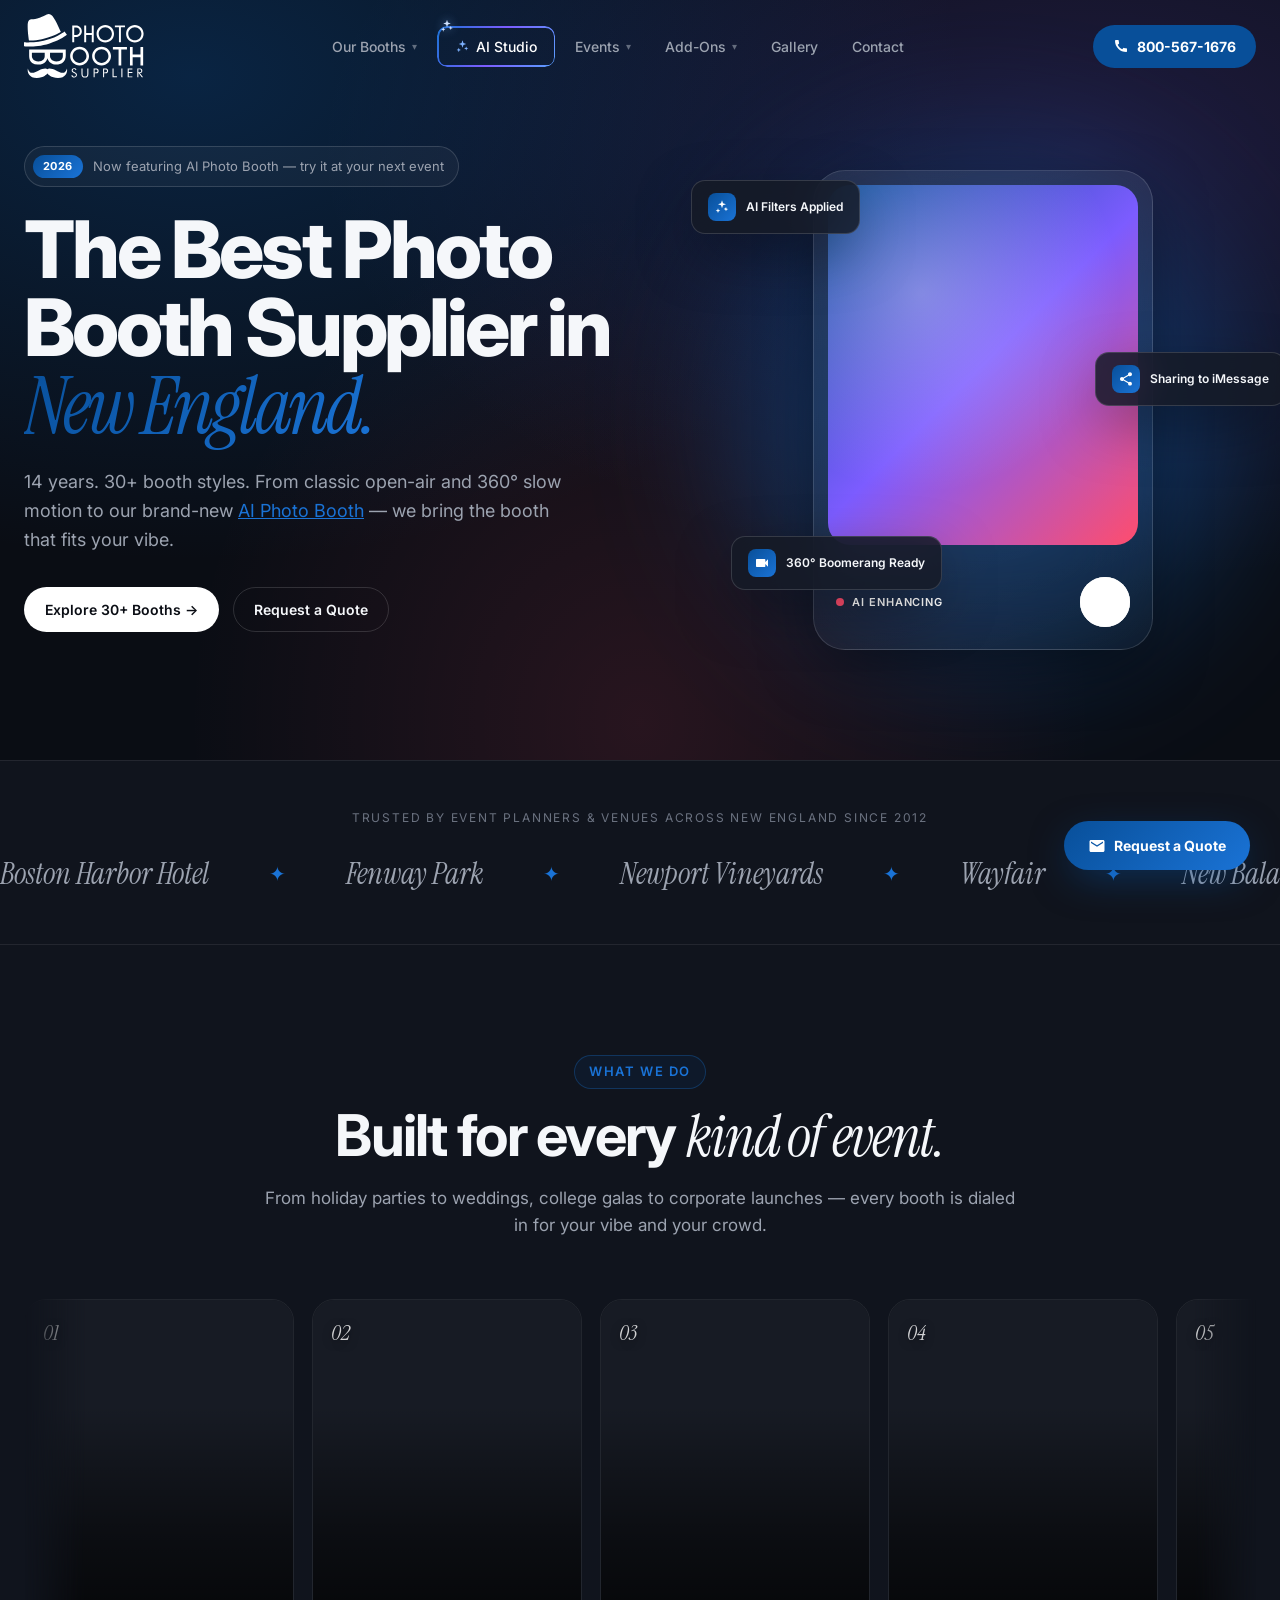
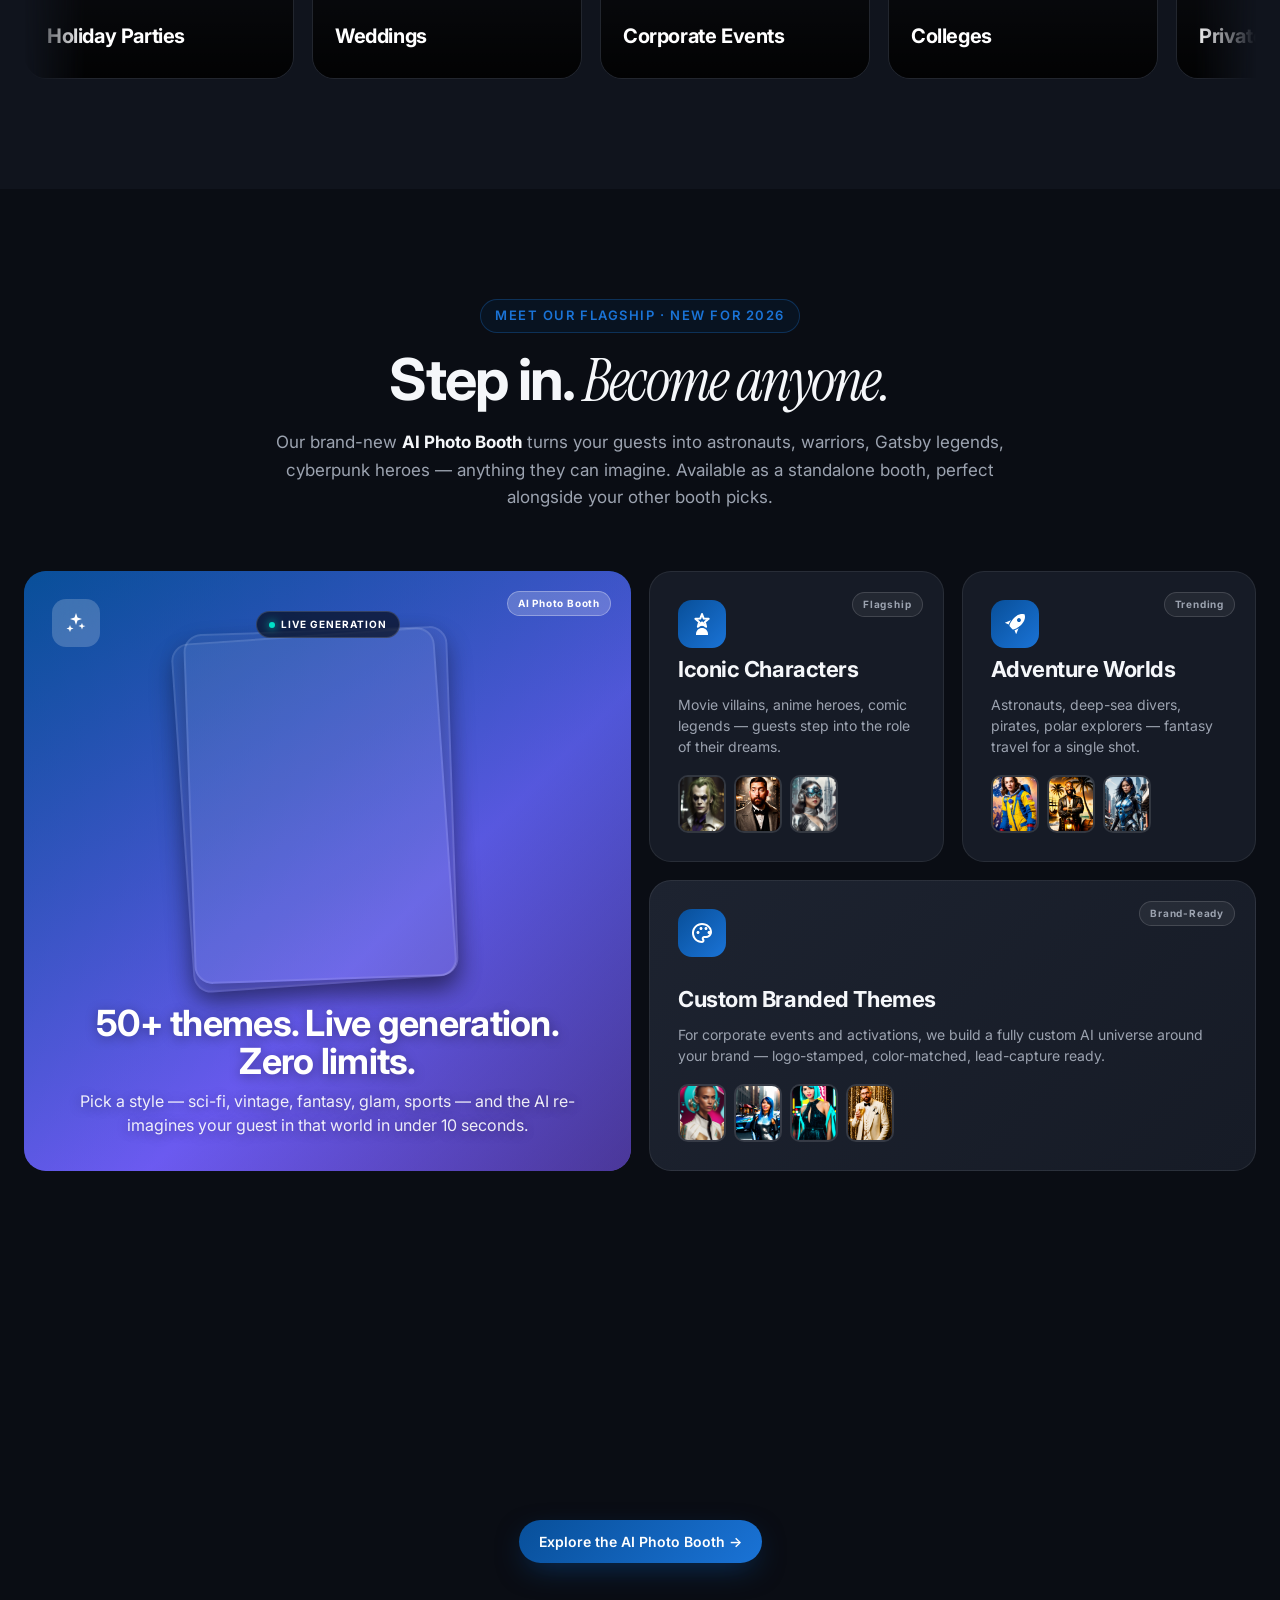
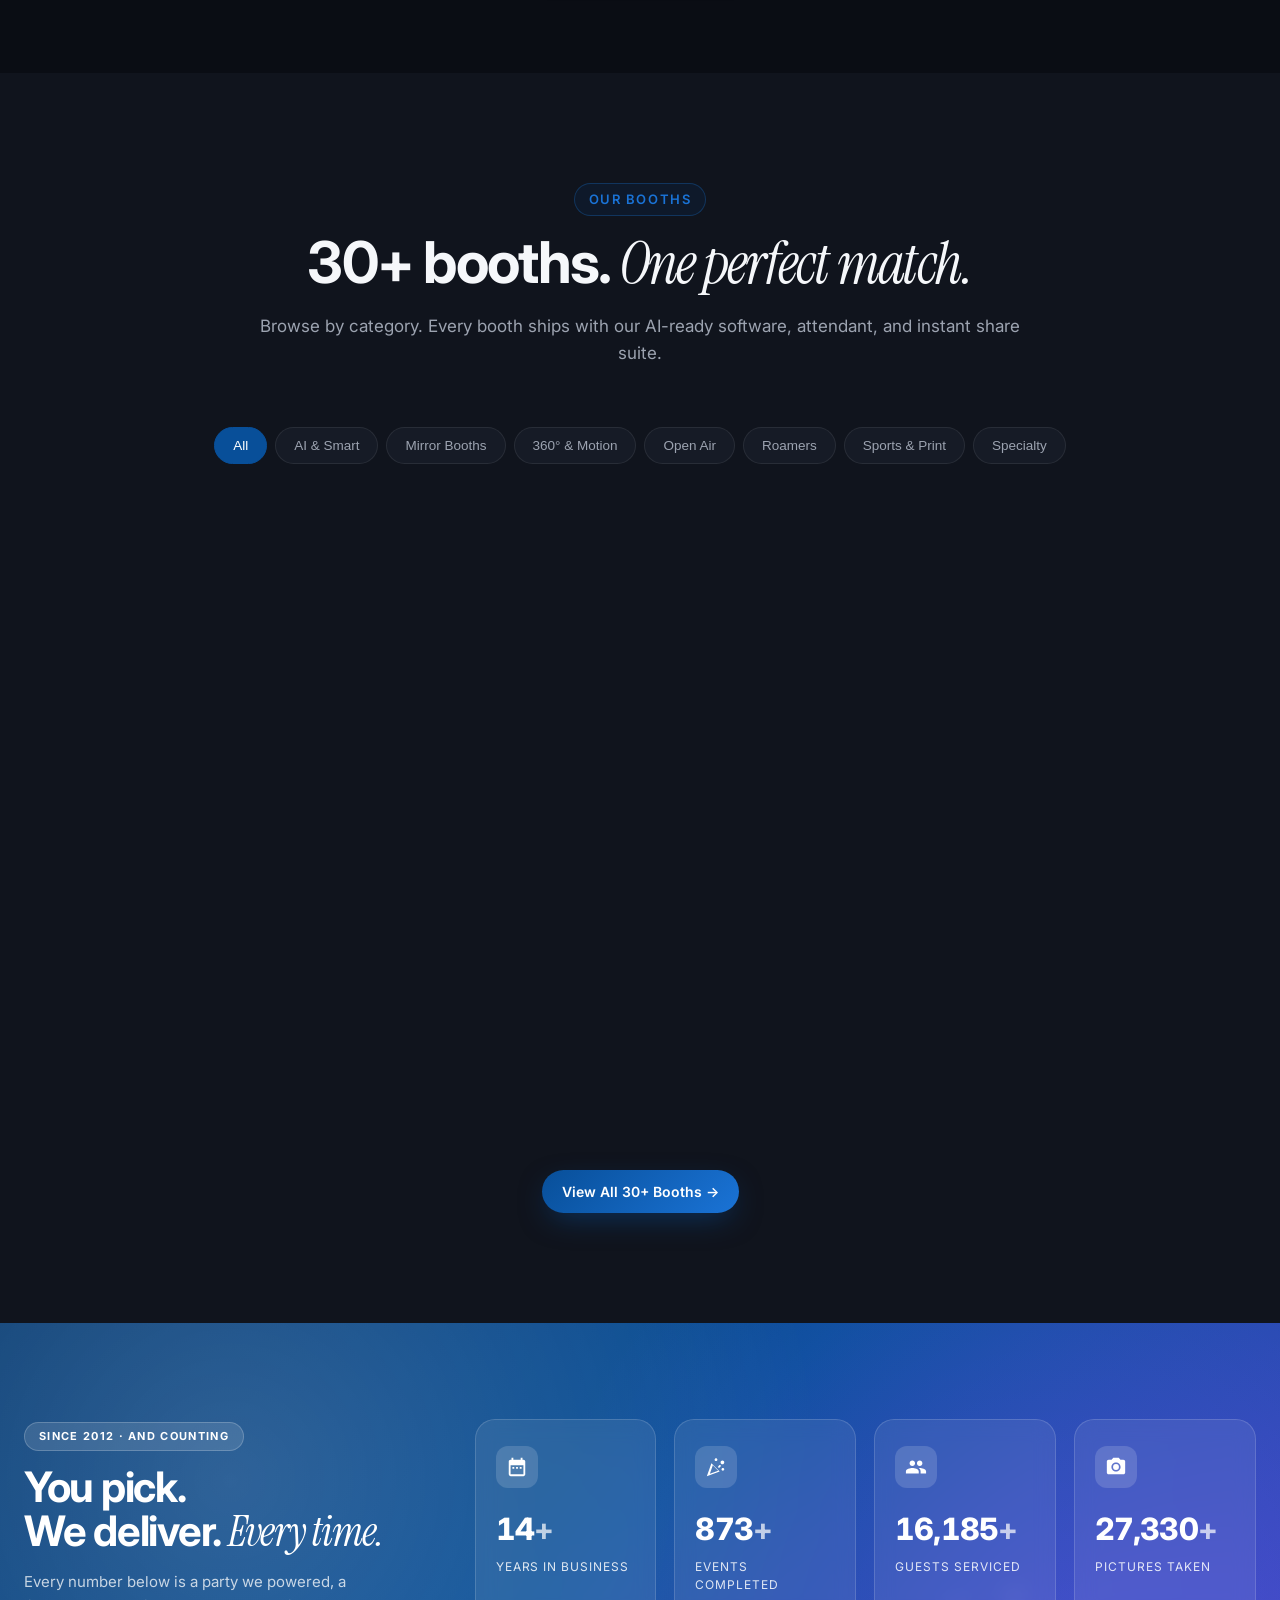
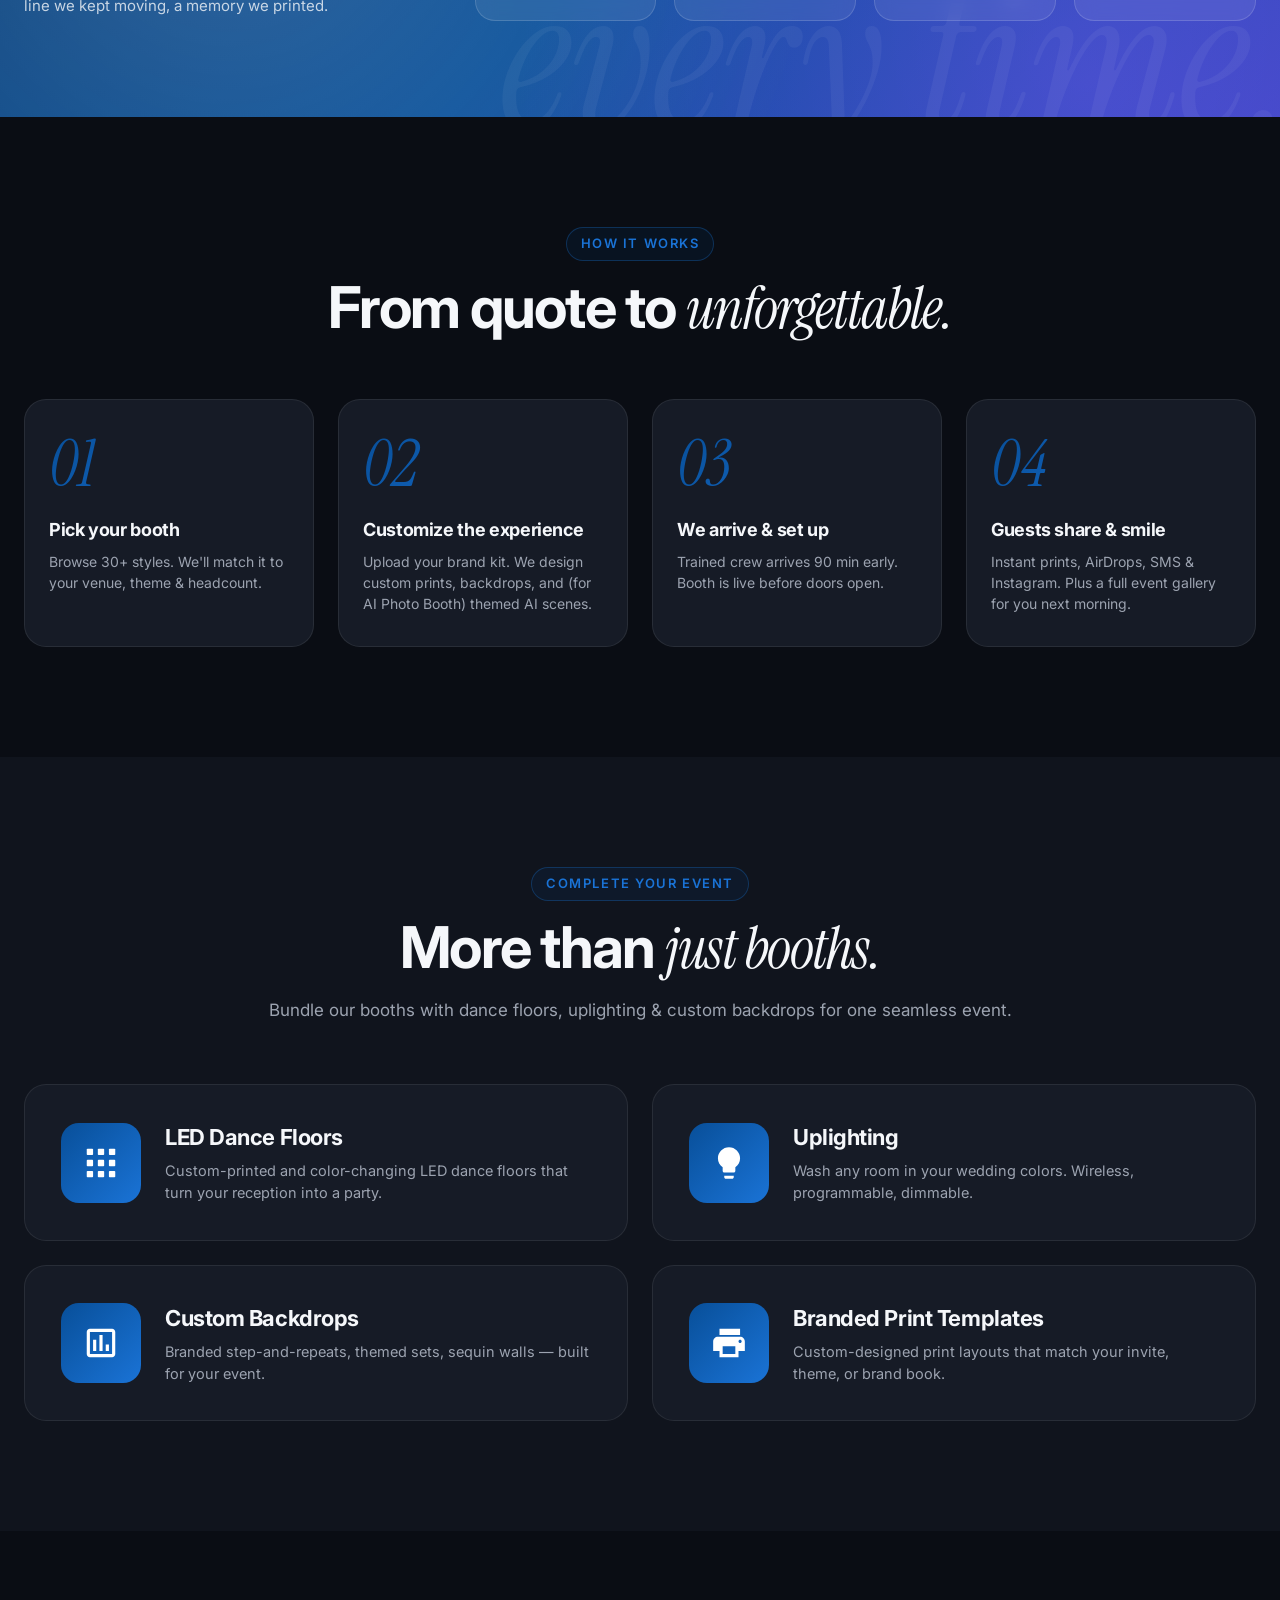
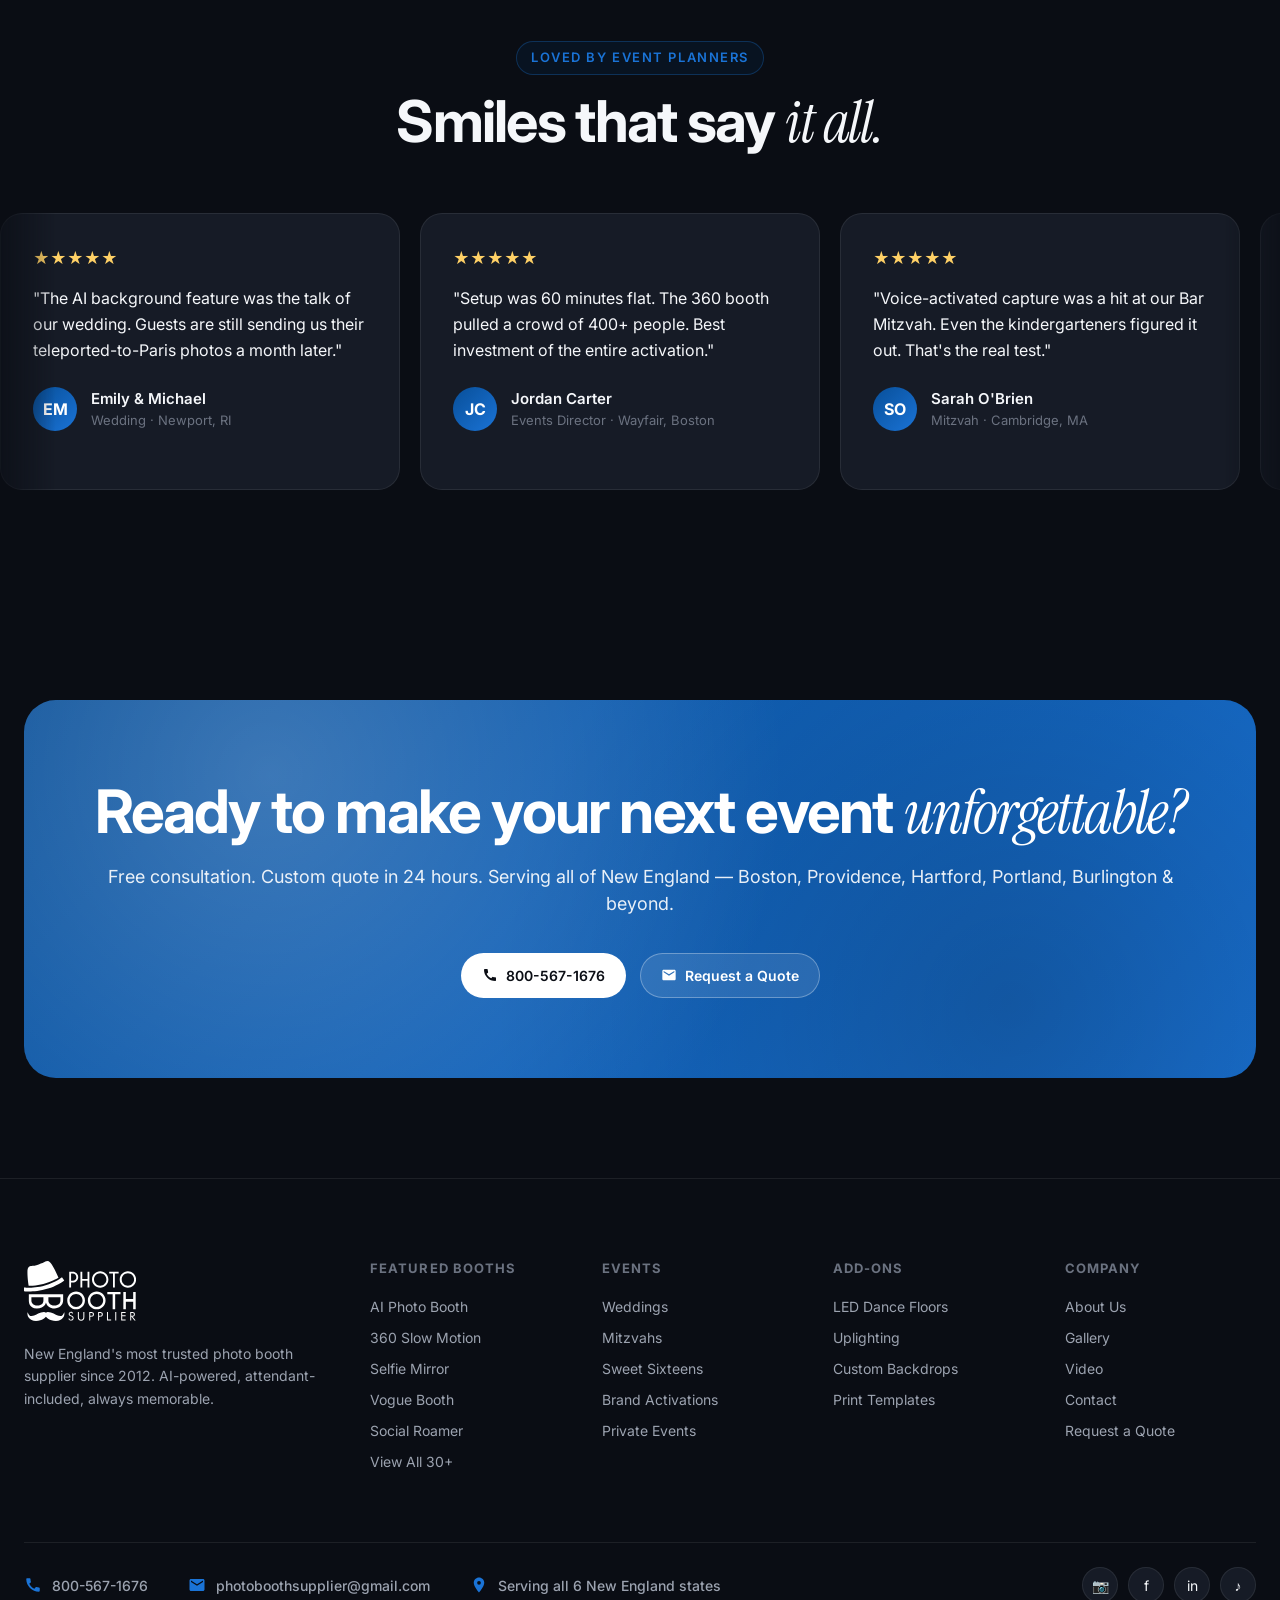
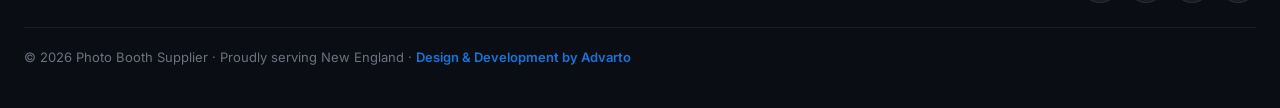
==== commit 9950fe14: "update" ====
--- a/index.html
+++ b/index.html
@@ -28,7 +28,7 @@
         14 years. 30+ booth styles. From classic open-air and 360° slow motion to our brand-new <a href="ai-studio.html" style="color:var(--brand-blue-light);text-decoration:underline">AI Photo Booth</a> — we bring the booth that fits your vibe.
       </p>
       <div class="hero-actions">
-        <a href="booths.html" class="btn btn-light">Explore 30+ Booths →</a>
+        <a href="our-booths/index.html" class="btn btn-light">Explore 30+ Booths →</a>
         <a href="#contact" class="btn btn-ghost">Request a Quote</a>
       </div>
     </div>
@@ -361,7 +361,7 @@
       </div>
       <div class="booth-card">
         <div class="booth-thumb bg-1">
-          <img src="assets/Booths/Open%20Air%20Photo%20Booth.jpg" alt="Open Air Photo Booth" loading="lazy">
+          <img src="assets/Booths/Open-Air-Photo-Booth.jpg" alt="Open Air Photo Booth" loading="lazy">
         </div>
         <div class="booth-info">
           <h4>Open Air Photo Booth</h4>
@@ -382,7 +382,7 @@
     </div>
 
     <div class="booths-cta-wrap">
-      <a href="booths.html" class="btn btn-primary">View All 30+ Booths →</a>
+      <a href="our-booths/index.html" class="btn btn-primary">View All 30+ Booths →</a>
     </div>
   </div>
 </section>
--- a/css/styles.css
+++ b/css/styles.css
@@ -258,7 +258,7 @@
 .dropdown-mega-feature:hover .feat-cta{gap:10px}
 .dropdown-simple a{
   display:block;padding:8px 12px;border-radius:8px;
-  font-size:14px;color:var(--text-2);transition:all .15s;
+  font-size:14px;color:var(--text-2);transition:all .15s;white-space:nowrap;
 }
 .dropdown-simple a:hover{background:rgba(255,255,255,0.05);color:var(--text)}
 
@@ -1364,8 +1364,14 @@
     background:transparent;border:none;cursor:pointer;transition:background .2s ease;
   }
   .md-link:active,.md-acc-head:active,.md-link:hover,.md-acc-head:hover{background:rgba(26,115,214,0.16)}
-  .md-ai{color:#fff;background:linear-gradient(135deg,#084f99,#1a73d6);margin:4px 0}
-  .md-ai .ai-icon{width:17px;height:17px;fill:#fff}
+  .md-ai{
+    position:relative;overflow:visible;background:transparent;color:#fff;
+    border-radius:12px;margin:6px 0;
+    animation:aiPulse 6s ease-in-out infinite;
+  }
+  .md-ai:hover,.md-ai:active{background:rgba(26,115,214,0.16)}
+  .md-ai .ai-icon{width:17px;height:17px;fill:#7eb2ff}
+  .md-ai .ai-orbit{offset-path:inset(0 round 12px)}
   .md-acc-head{justify-content:space-between}
   .md-chev{font-size:12px;color:var(--text-2);transition:transform .25s ease,color .2s ease}
   .md-acc.open .md-acc-head{color:#fff;background:rgba(26,115,214,0.12)}
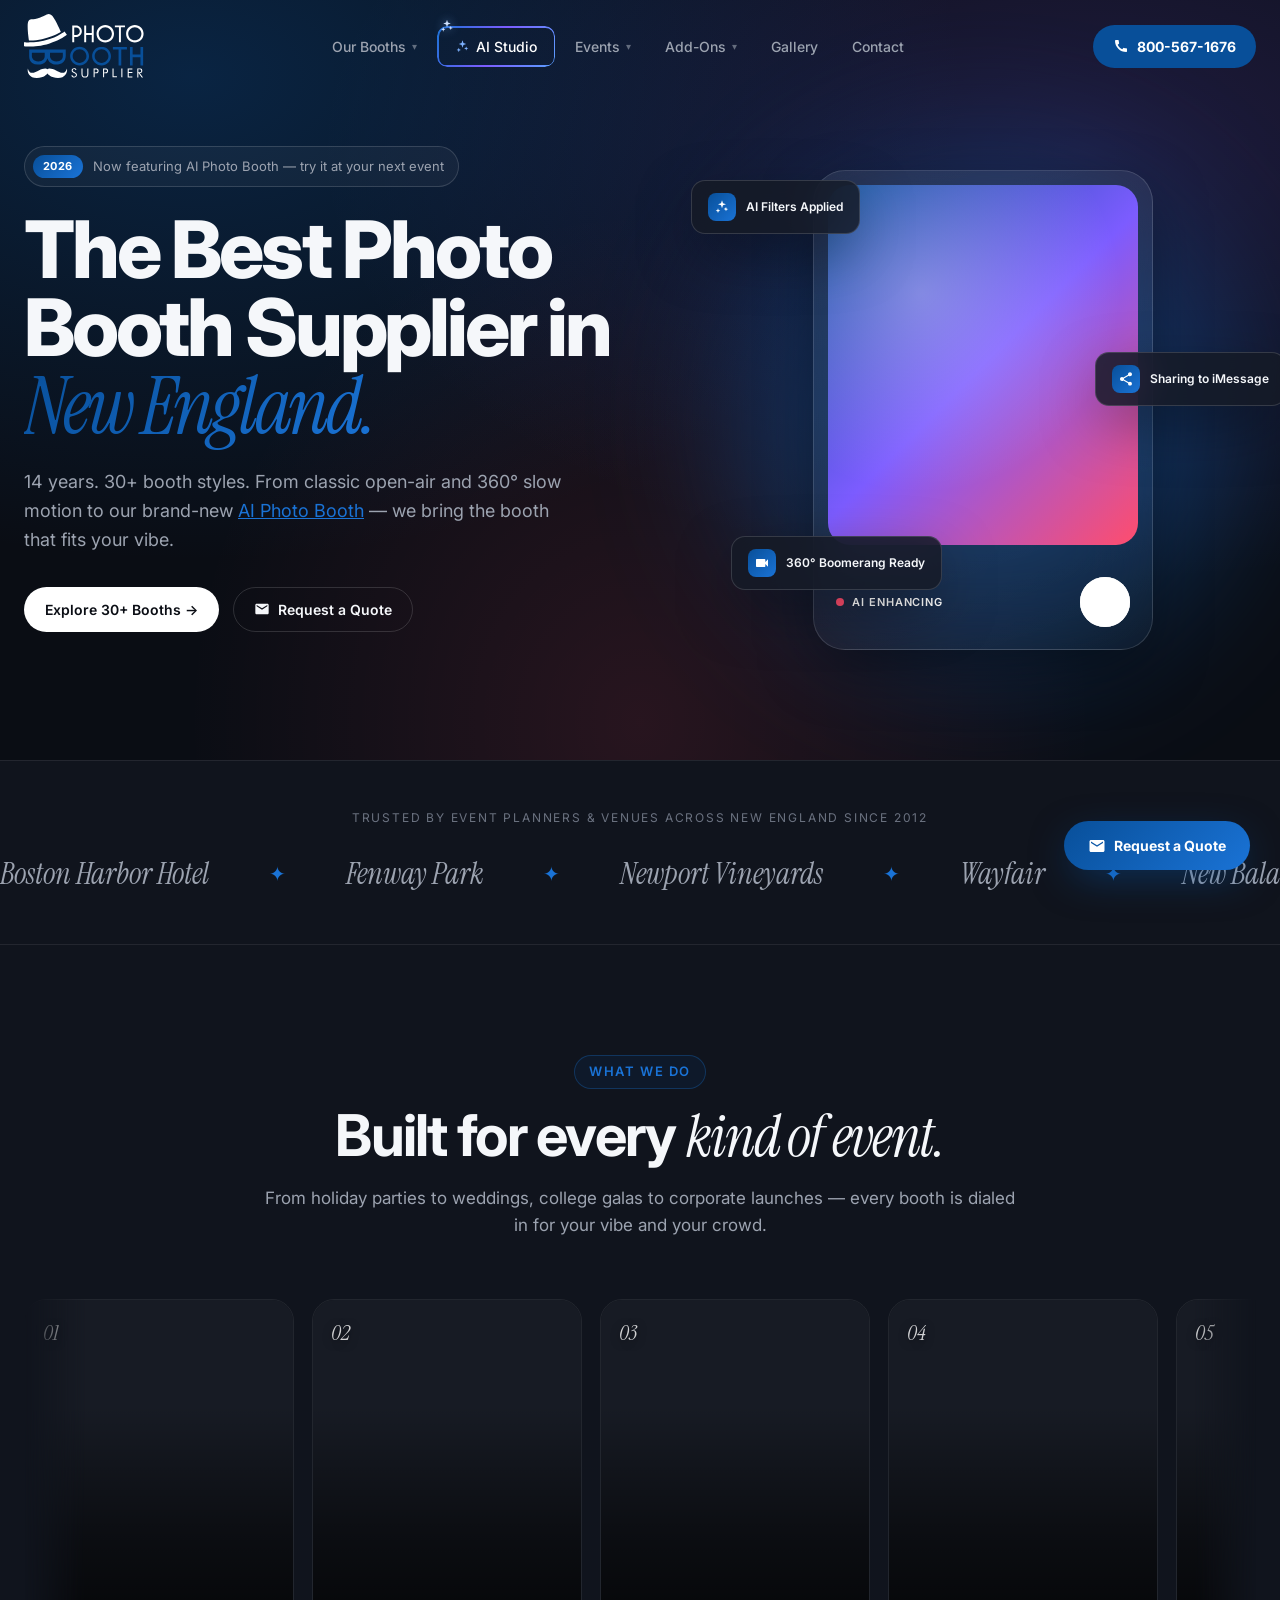
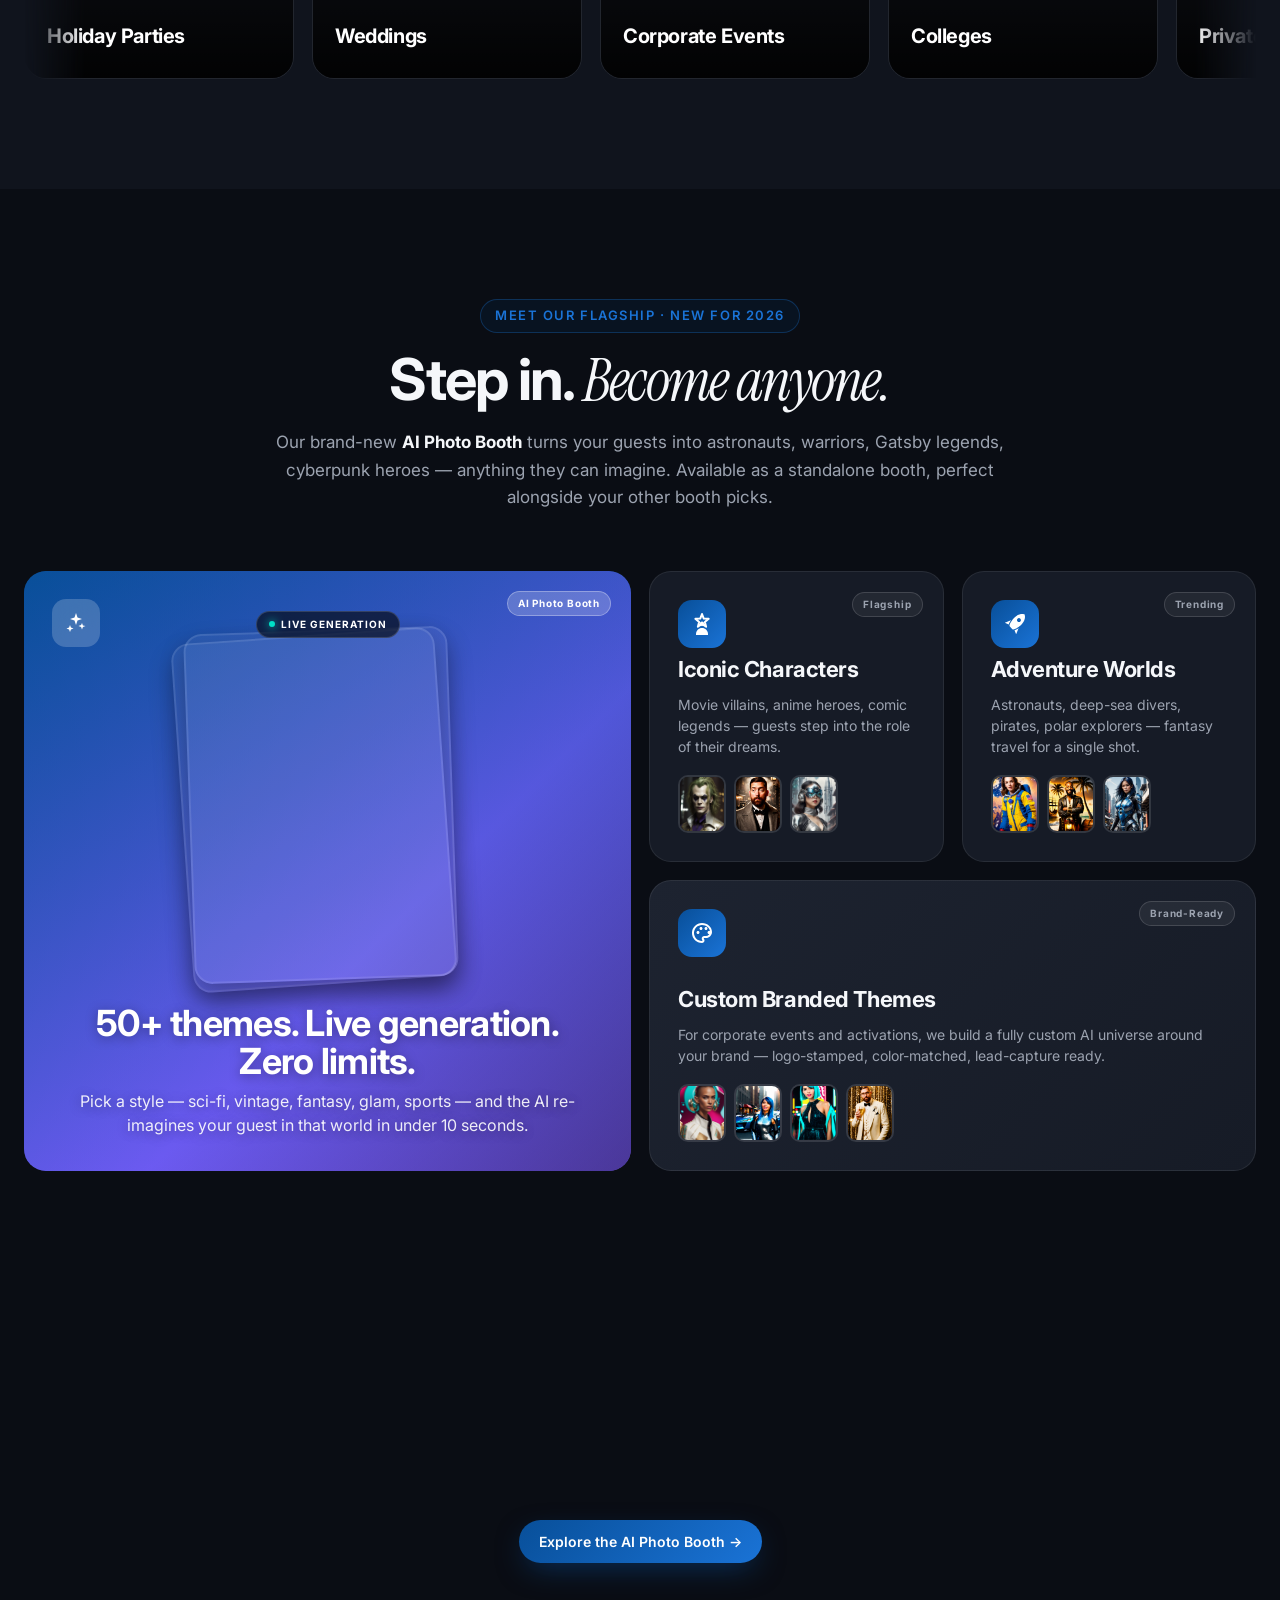
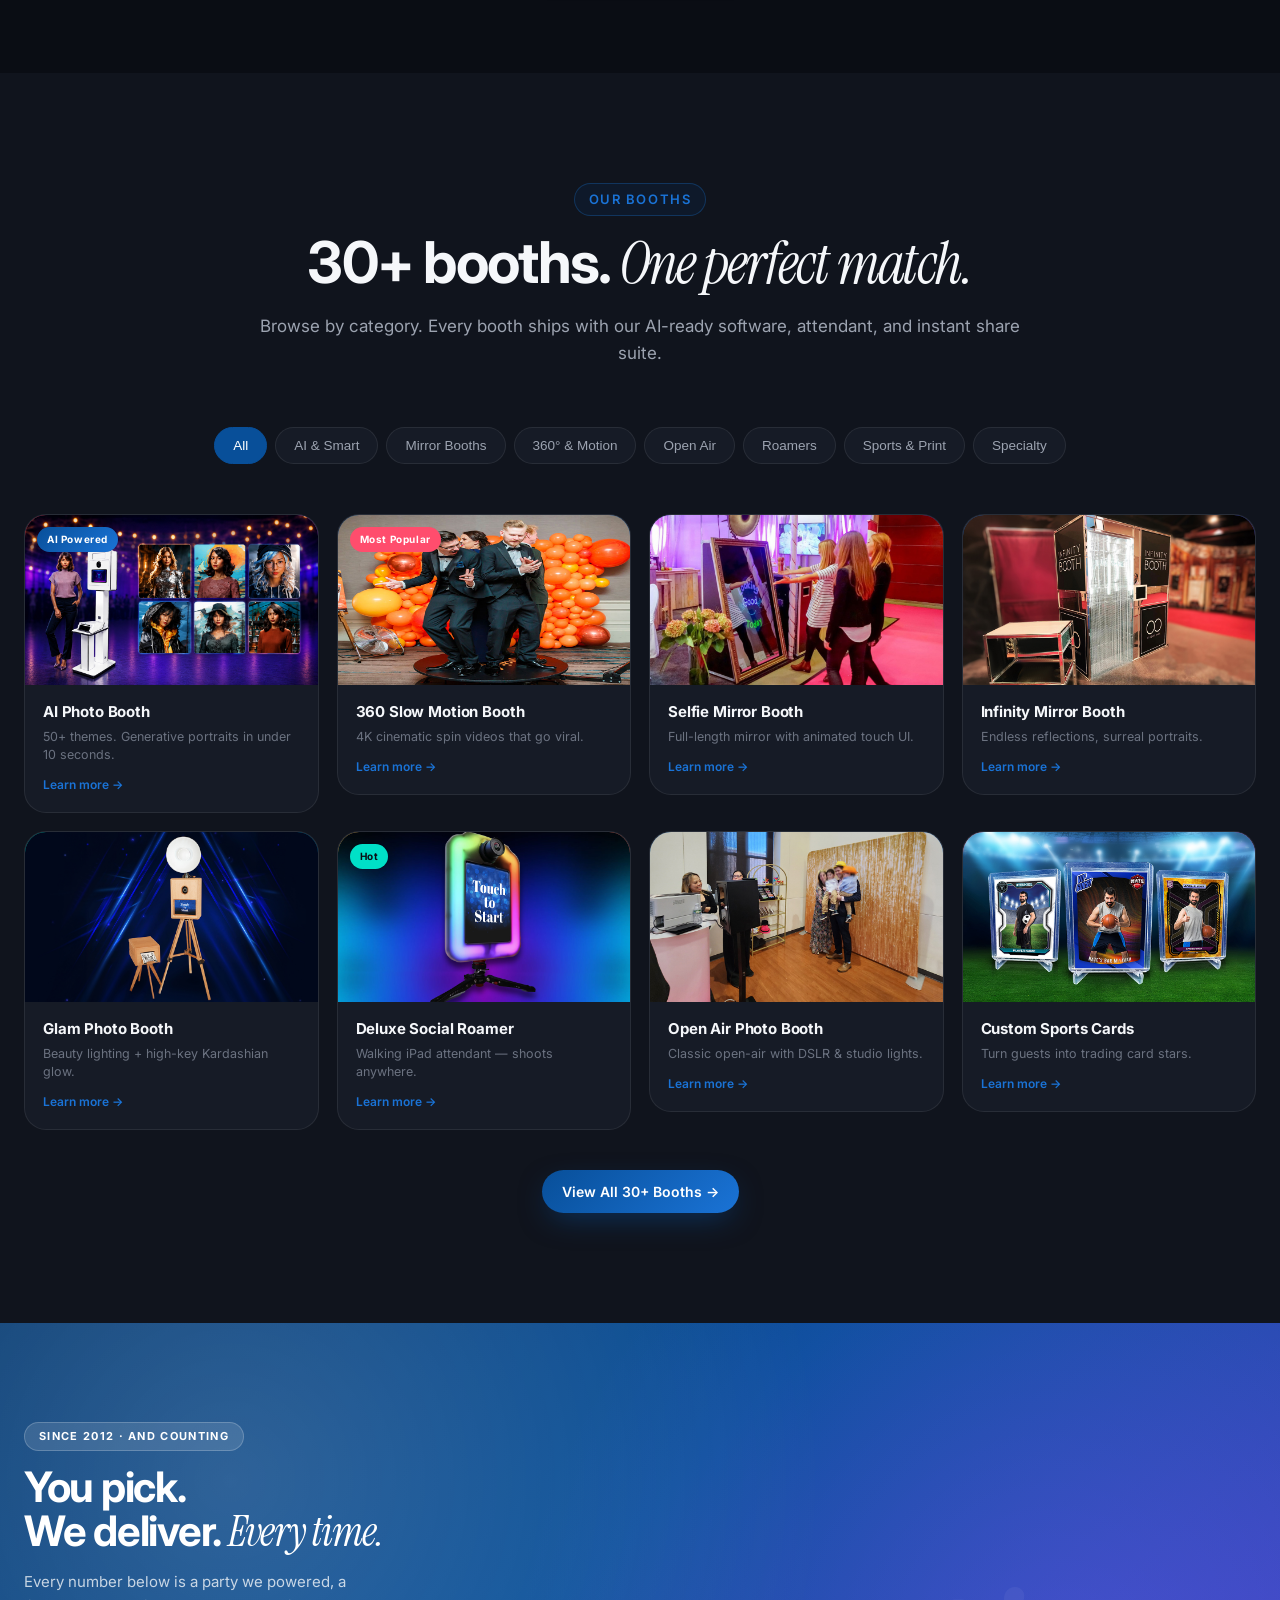
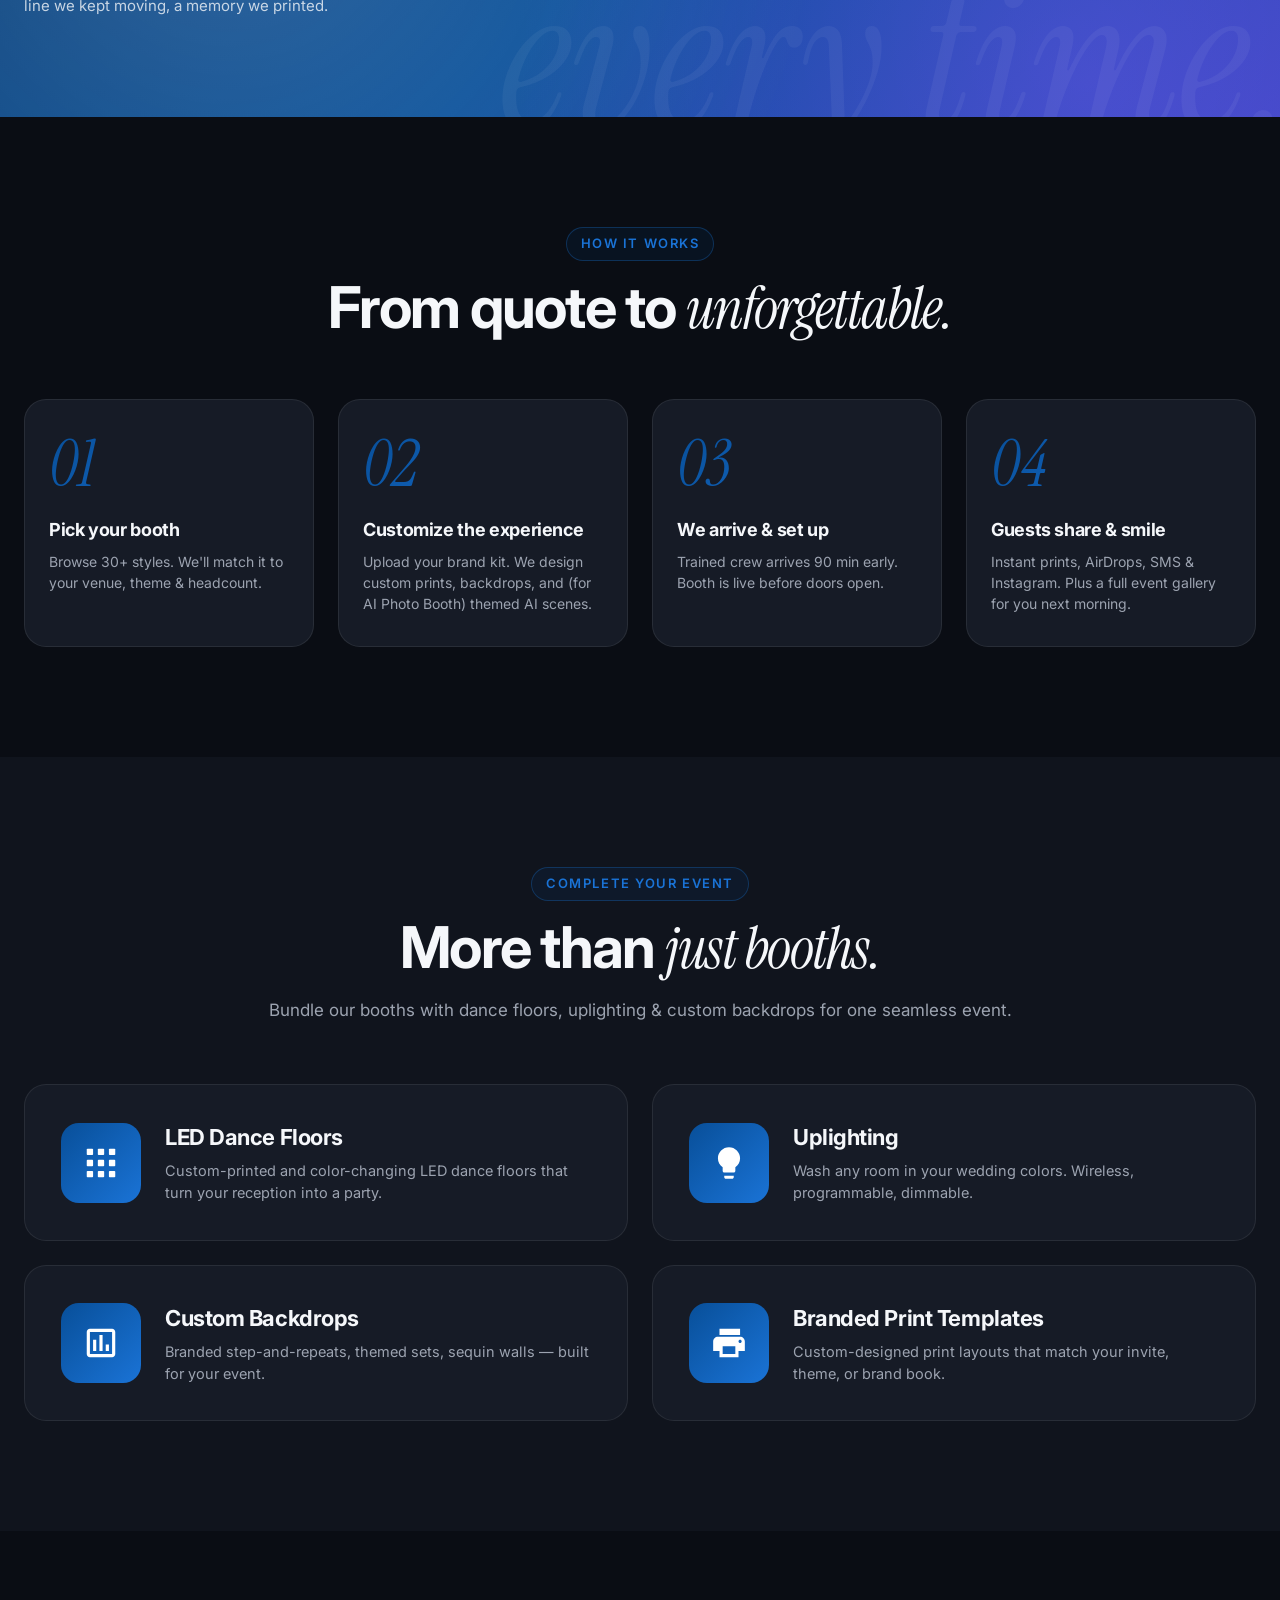
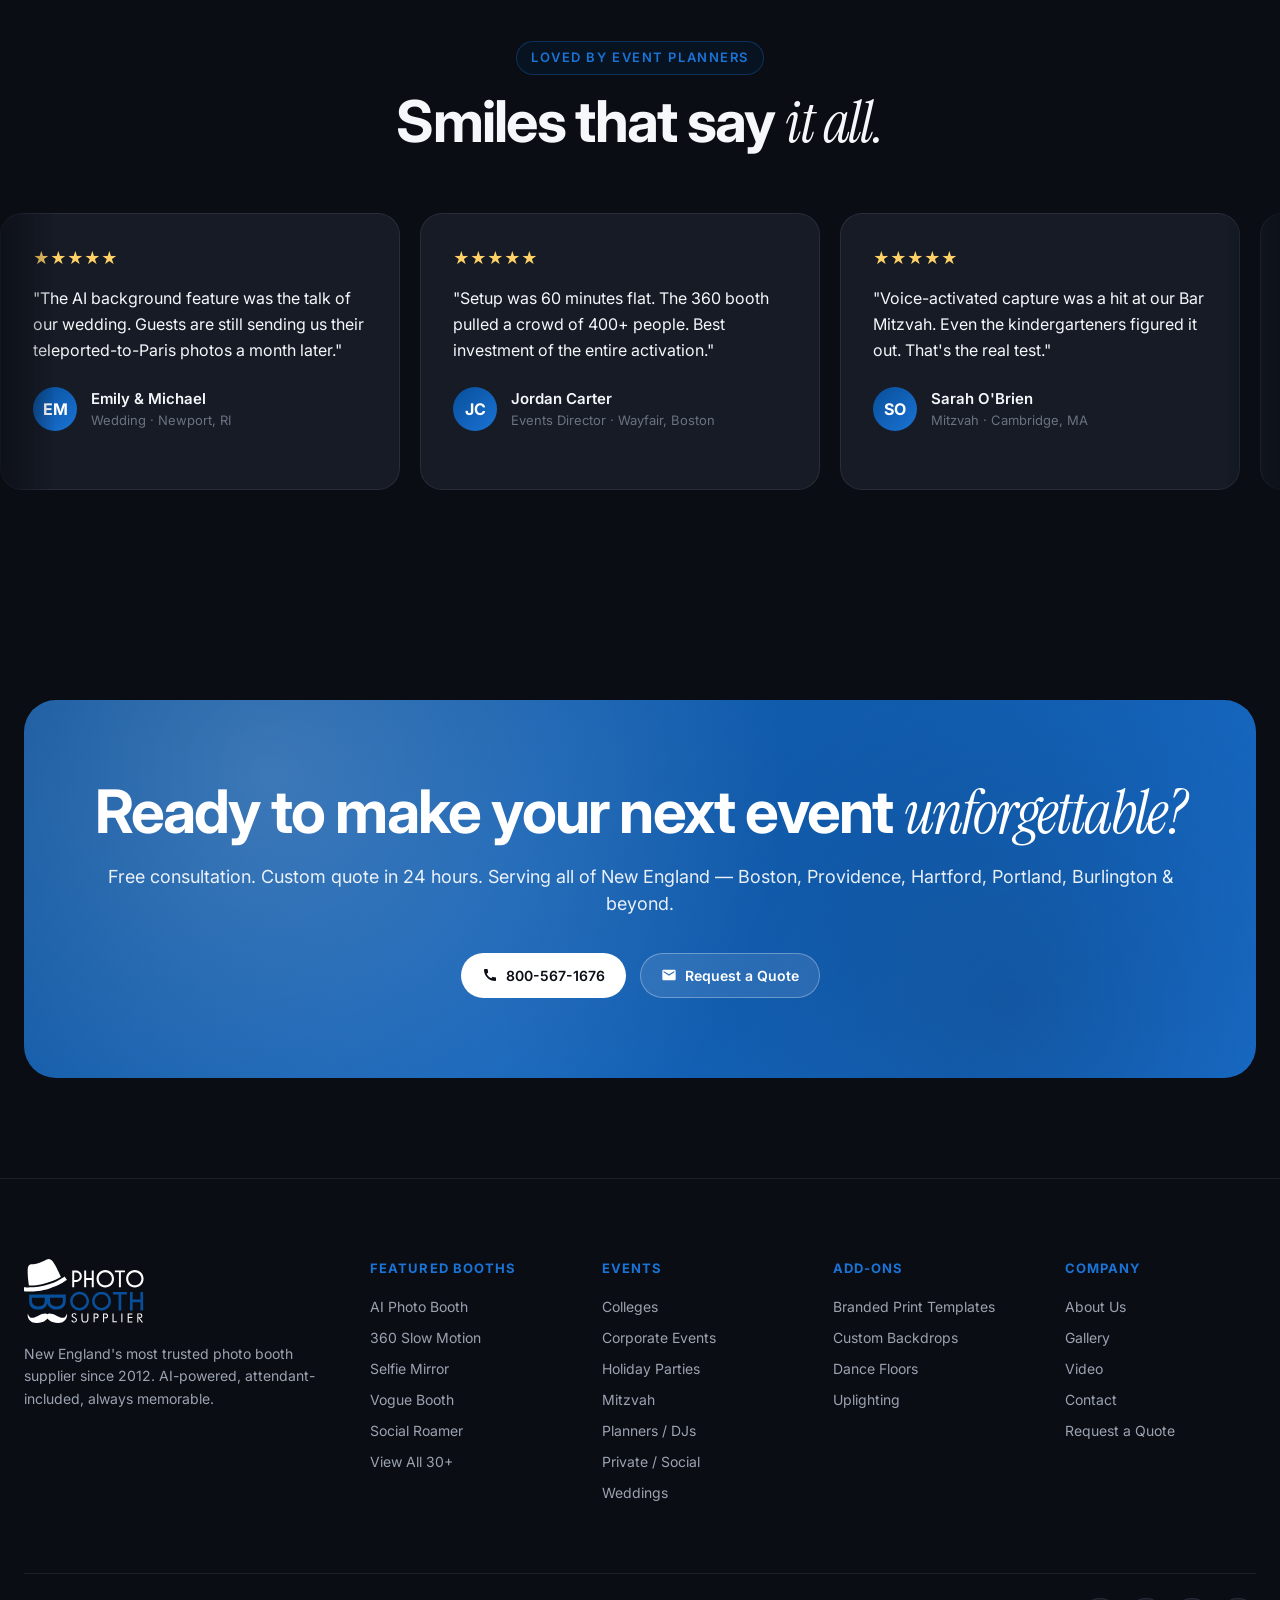
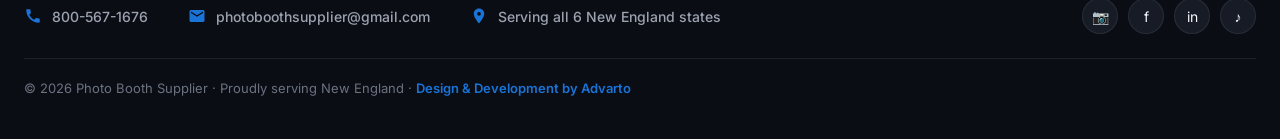
==== commit 45830191: "Edit" ====
--- a/index.html
+++ b/index.html
@@ -29,7 +29,7 @@
       </p>
       <div class="hero-actions">
         <a href="our-booths/index.html" class="btn btn-light">Explore 30+ Booths →</a>
-        <a href="#contact" class="btn btn-ghost">Request a Quote</a>
+        <a href="#contact" class="btn btn-ghost"><svg class="icon-svg" viewBox="0 0 24 24" style="width:16px;height:16px;flex-shrink:0"><path d="M20 4H4c-1.1 0-2 .9-2 2v12c0 1.1.9 2 2 2h16c1.1 0 2-.9 2-2V6c0-1.1-.9-2-2-2zm0 4l-8 5-8-5V6l8 5 8-5v2z" fill="currentColor"/></svg> Request a Quote</a>
       </div>
     </div>
 
--- a/css/styles.css
+++ b/css/styles.css
@@ -60,12 +60,9 @@
   border-bottom:1px solid var(--border);
 }
 .nav-inner{display:flex;align-items:center;justify-content:space-between;gap:24px}
-.logo-wrap{display:flex;align-items:center;height:64px}
+.logo-wrap{display:flex;align-items:center;height:64px;overflow:visible}
 .logo-wrap svg{height:64px;width:auto}
-.logo-wrap svg .logo-black,
-.logo-wrap svg .logo-blue,
-.logo-wrap svg path,
-.logo-wrap svg polygon{fill:#fff !important}
+/* logo colors come from the SVG's own fills (.st1=white, .st0=blue 'BOOTH') */
 
 .nav-links{display:flex;gap:6px;align-items:center}
 .nav-links > li{position:relative;list-style:none}
@@ -1088,7 +1085,7 @@
   transition:color .2s;
 }
 a.fcb-item:hover{color:var(--brand-blue-light)}
-.footer-col h5{font-size:13px;font-weight:700;text-transform:uppercase;letter-spacing:0.08em;margin-bottom:18px;color:var(--text-3)}
+.footer-col h5{font-size:13px;font-weight:700;text-transform:uppercase;letter-spacing:0.08em;margin-bottom:18px;color:var(--brand-blue-light)}
 .footer-col a{display:block;color:var(--text-2);font-size:14px;margin-bottom:10px;transition:color .2s}
 .footer-col a:hover{color:var(--text)}
 .footer-bottom{padding-top:20px;display:flex;align-items:center;justify-content:space-between;font-size:13px;color:var(--text-3)}
@@ -1393,3 +1390,252 @@
 
   body.drawer-open{overflow:hidden}
 }
+
+/* ============================================================
+   ADD-ON PAGES (backdrops / dance floors / uplighting / print)
+   ============================================================ */
+.addon-hero{padding:130px 0 26px;text-align:center}
+.addon-hero .section-sub{margin:0 auto}
+.addon-section{padding:24px 0 90px}
+.addon-grid{display:grid;grid-template-columns:repeat(auto-fill,minmax(200px,1fr));gap:18px}
+.swatch{position:relative;display:block;border-radius:var(--radius);overflow:hidden;aspect-ratio:4/5;border:1px solid var(--border);background:var(--surface-2)}
+.swatch img{width:100%;height:100%;object-fit:cover;display:block;transition:transform .5s ease}
+.swatch:hover img{transform:scale(1.06)}
+.swatch b{position:absolute;left:0;right:0;bottom:0;z-index:2;padding:28px 14px 12px;font-weight:600;font-size:14px;color:#fff;background:linear-gradient(180deg,transparent,rgba(0,0,0,0.82))}
+.df-grid{display:grid;grid-template-columns:repeat(auto-fit,minmax(300px,1fr));gap:22px}
+.df-card{border-radius:var(--radius);overflow:hidden;border:1px solid var(--border);background:var(--surface);transition:transform .3s ease,border-color .3s ease}
+.df-card:hover{transform:translateY(-5px);border-color:var(--brand-blue-light)}
+.df-card .df-img{aspect-ratio:16/10;overflow:hidden}
+.df-card img{width:100%;height:100%;object-fit:cover;transition:transform .5s ease}
+.df-card:hover img{transform:scale(1.05)}
+.df-card .df-body{padding:18px 20px}
+.df-card h3{font-size:18px;font-weight:700;margin-bottom:6px}
+.df-card p{font-size:14px;color:var(--text-2);line-height:1.5}
+.ba-wrap{display:grid;grid-template-columns:1fr 1fr;gap:16px;margin:8px 0 10px}
+.ba-wrap figure{margin:0;border-radius:var(--radius);overflow:hidden;border:1px solid var(--border);position:relative}
+.ba-wrap img{width:100%;display:block}
+.ba-wrap figcaption{position:absolute;top:12px;left:12px;background:rgba(0,0,0,0.6);color:#fff;font-size:11px;font-weight:700;letter-spacing:0.1em;padding:4px 10px;border-radius:999px;text-transform:uppercase}
+.pricing{display:grid;grid-template-columns:repeat(3,1fr);gap:20px;margin-top:34px}
+.price-card{position:relative;border-radius:var(--radius-lg);border:1px solid var(--border);background:var(--surface);padding:30px 24px;display:flex;flex-direction:column}
+.price-card.feat{border-color:rgba(26,115,214,0.5);box-shadow:0 22px 55px -18px rgba(8,79,153,0.55)}
+.price-badge{position:absolute;top:-12px;left:50%;transform:translateX(-50%);background:var(--gradient-brand);color:#fff;font-size:11px;font-weight:700;letter-spacing:0.08em;text-transform:uppercase;padding:5px 14px;border-radius:999px;white-space:nowrap}
+.price-card h3{font-size:21px;font-weight:800;margin-bottom:16px;letter-spacing:-0.01em}
+.price-card ul{list-style:none;display:flex;flex-direction:column;gap:11px;margin-bottom:24px;flex:1}
+.price-card li{font-size:14px;color:var(--text-2);line-height:1.45;padding-left:26px;position:relative}
+.price-card li::before{content:"";position:absolute;left:0;top:3px;width:16px;height:16px;border-radius:50%;background:rgba(26,115,214,0.16) url("data:image/svg+xml,%3Csvg xmlns='http://www.w3.org/2000/svg' viewBox='0 0 24 24' fill='%231a73d6'%3E%3Cpath d='M9 16.17 4.83 12l-1.42 1.41L9 19 21 7l-1.41-1.41z'/%3E%3C/svg%3E") center/11px no-repeat}
+.feature-3{display:grid;grid-template-columns:repeat(3,1fr);gap:18px;margin-top:8px}
+.feature-card{border-radius:var(--radius);border:1px solid var(--border);background:var(--surface);padding:24px}
+.feature-card h3{font-size:17px;font-weight:700;margin-bottom:8px}
+.feature-card p{font-size:14px;color:var(--text-2);line-height:1.55}
+.step-row{display:grid;grid-template-columns:repeat(4,1fr);gap:16px;margin-top:30px;counter-reset:s}
+.step-item{position:relative;padding:22px 18px;border-radius:var(--radius);border:1px solid var(--border);background:var(--surface-2)}
+.step-item::before{counter-increment:s;content:counter(s);display:flex;align-items:center;justify-content:center;width:32px;height:32px;border-radius:50%;background:var(--gradient-brand);color:#fff;font-weight:800;font-size:14px;margin-bottom:12px}
+.step-item h4{font-size:15px;font-weight:700;margin-bottom:5px}
+.step-item p{font-size:13px;color:var(--text-2);line-height:1.5}
+.addon-cta{text-align:center;margin-top:50px}
+@media(max-width:860px){.pricing,.feature-3{grid-template-columns:1fr}.ba-wrap{grid-template-columns:1fr}.step-row{grid-template-columns:1fr 1fr}}
+
+/* ===== Print format sample mockups ===== */
+.fmt-grid{display:grid;grid-template-columns:repeat(3,1fr);gap:22px;align-items:start}
+.fmt-card{border-radius:var(--radius);border:1px solid var(--border);background:var(--surface);padding:26px 22px;text-align:center}
+.fmt-stage{display:flex;justify-content:center;align-items:flex-end;min-height:236px;margin-bottom:18px}
+.print{background:#fff;padding:6px;border-radius:6px;box-shadow:0 16px 38px -12px rgba(0,0,0,0.65);display:flex;flex-direction:column;gap:5px}
+.print img{display:block;width:100%;object-fit:cover;border-radius:2px}
+.print .brand{background:var(--gradient-brand);color:#fff;border-radius:4px;padding:6px 4px;font-weight:800;letter-spacing:0.06em;text-align:center;line-height:1.35;text-transform:uppercase}
+.print-strip{width:80px}
+.print-strip img{height:52px}
+.print-strip .brand{font-size:7.5px}
+.print-card{width:210px}
+.print-card img{height:132px}
+.print-card .brand{font-size:10px;padding:9px}
+.print-square{width:172px}
+.print-square img{height:150px}
+.print-square .brand{font-size:11px;padding:8px}
+.fmt-card h3{font-size:17px;font-weight:700;margin-bottom:8px}
+.fmt-card p{font-size:14px;color:var(--text-2);line-height:1.55}
+@media(max-width:860px){.fmt-grid{grid-template-columns:1fr;justify-items:center}.fmt-card{max-width:420px}}
+
+/* ===== Dynamic print mockups (3D tilt + float + gloss + live crossfade) ===== */
+.fmt-stage{perspective:1100px}
+.print3d{transition:transform .18s ease-out;transform-style:preserve-3d;cursor:pointer;border-radius:8px}
+.print{position:relative;animation:pfloat 5s ease-in-out infinite}
+.fmt-card:nth-child(2) .print{animation-duration:6.2s}
+.fmt-card:nth-child(3) .print{animation-duration:5.4s}
+@keyframes pfloat{0%,100%{transform:translateY(0)}50%{transform:translateY(-9px)}}
+.print .pframe{position:relative;overflow:hidden;border-radius:2px;background:var(--surface-2)}
+.print .pslide{position:absolute;inset:0;width:100%;height:100%;object-fit:cover;opacity:0;animation:pf2 7s ease-in-out infinite}
+@keyframes pf2{0%,42%{opacity:1}50%,92%{opacity:0}100%{opacity:1}}
+.print-strip .pframe{height:52px}
+.print-card .pframe{height:132px}
+.print-square .pframe{height:150px}
+@media(prefers-reduced-motion:reduce){
+  .print{animation:none}
+  .print .pslide{animation:none;opacity:0}
+  .print .pslide:first-child{opacity:1}
+  .print3d{transition:none}
+}
+
+/* ===== Branded Print page — full dynamic ===== */
+.page-print .addon-section{position:relative;overflow:hidden}
+.page-print .addon-section::before{content:"";position:absolute;top:-12%;left:50%;width:1200px;height:760px;transform:translateX(-50%);z-index:0;pointer-events:none;background:radial-gradient(circle at 32% 30%,rgba(26,115,214,0.20),transparent 58%),radial-gradient(circle at 70% 64%,rgba(124,92,255,0.16),transparent 58%);filter:blur(10px);animation:auroraShift 16s ease-in-out infinite}
+@keyframes auroraShift{0%,100%{transform:translateX(-50%) translateY(0) scale(1)}50%{transform:translateX(-46%) translateY(22px) scale(1.08)}}
+.page-print .container{position:relative;z-index:1}
+.page-print .addon-hero .serif{background:linear-gradient(90deg,var(--brand-blue-light),#7c5cff,var(--brand-blue-light));background-size:200% auto;-webkit-background-clip:text;background-clip:text;-webkit-text-fill-color:transparent;color:transparent;animation:gradMove 5s linear infinite}
+@keyframes gradMove{to{background-position:200% center}}
+@keyframes riseIn{from{opacity:0;transform:translateY(26px)}to{opacity:1;transform:translateY(0)}}
+.page-print .addon-hero .section-head{animation:riseIn .7s ease both}
+.page-print .fmt-card{animation:riseIn .7s ease both;transition:transform .35s ease,border-color .35s ease,box-shadow .35s ease}
+.page-print .fmt-card:nth-child(1){animation-delay:.08s}
+.page-print .fmt-card:nth-child(2){animation-delay:.20s}
+.page-print .fmt-card:nth-child(3){animation-delay:.32s}
+.page-print .fmt-card:hover{transform:translateY(-6px);border-color:var(--brand-blue-light);box-shadow:0 24px 52px -16px rgba(0,0,0,0.6)}
+.page-print .step-item{animation:riseIn .6s ease both;transition:transform .3s ease,border-color .3s ease}
+.page-print .step-item:nth-child(1){animation-delay:.10s}
+.page-print .step-item:nth-child(2){animation-delay:.20s}
+.page-print .step-item:nth-child(3){animation-delay:.30s}
+.page-print .step-item:nth-child(4){animation-delay:.40s}
+.page-print .step-item:hover{transform:translateY(-4px);border-color:rgba(26,115,214,0.5)}
+.page-print .step-item::before{box-shadow:0 0 0 0 rgba(26,115,214,0.5);animation:badgePulse 2.6s ease-out infinite}
+@keyframes badgePulse{0%{box-shadow:0 0 0 0 rgba(26,115,214,0.45)}70%{box-shadow:0 0 0 11px rgba(26,115,214,0)}100%{box-shadow:0 0 0 0 rgba(26,115,214,0)}}
+@media(prefers-reduced-motion:reduce){.page-print .addon-hero .section-head,.page-print .fmt-card,.page-print .step-item{animation:none}.page-print .addon-section::before,.page-print .step-item::before,.page-print .addon-hero .serif{animation:none}}
+
+/* ===== Logo "BOOTH" subtle blue shimmer ===== */
+.brand-logo{overflow:visible}
+.logo-wrap .brand-logo .st0{animation:boothBreathe 4.5s ease-in-out infinite}
+.logo-wrap .brand-logo .st1{fill:#fff}
+@keyframes boothBreathe{
+  0%,100%{fill:#084f99;filter:drop-shadow(0 0 0 rgba(47,123,240,0))}
+  50%{fill:#2f7bf0;filter:drop-shadow(0 0 5px rgba(47,123,240,0.55))}
+}
+.logo-wrap:hover .brand-logo .st0{fill:#5aa0ff}
+@media(prefers-reduced-motion:reduce){.brand-logo .st0{animation:none}}
+
+/* ===== Logo cap + moustache soft motion ===== */
+.logo-cap{animation:capBob 4.2s ease-in-out infinite}
+@keyframes capBob{0%,100%{transform:translateY(0)}50%{transform:translateY(-16px)}}
+.logo-mooch{transform-box:fill-box;transform-origin:center;animation:moochBob 4.6s ease-in-out infinite}
+@keyframes moochBob{0%,100%{transform:translateY(0) scaleX(1)}50%{transform:translateY(6px) scaleX(1.05)}}
+@media(prefers-reduced-motion:reduce){.logo-cap,.logo-mooch{animation:none}}
+
+/* ============================================================
+   UPLIGHTING PAGE — interactive light-up-the-venue concept
+   ============================================================ */
+.page-uplight .uplight-stage{position:relative;height:400px;border-radius:var(--radius-lg);overflow:hidden;border:1px solid var(--border-2);background:#05070d;isolation:isolate;--beam-color:#1a73d6}
+.page-uplight .venue{position:absolute;inset:0;background-position:center;background-size:cover;background-repeat:no-repeat;opacity:.5;filter:brightness(.5) saturate(.9)}
+.page-uplight .beams{position:absolute;inset:0;overflow:hidden}
+.page-uplight .beam{position:absolute;bottom:-18%;width:38%;height:98%;background:radial-gradient(ellipse 55% 100% at 50% 100%,var(--beam-color) 0%,transparent 60%);filter:blur(34px);mix-blend-mode:screen;opacity:.8;animation:beamPulse 3.6s ease-in-out infinite}
+.page-uplight .beam:nth-child(1){left:-5%;animation-delay:0s}
+.page-uplight .beam:nth-child(2){left:13%;animation-delay:-.5s}
+.page-uplight .beam:nth-child(3){left:31%;animation-delay:-1s}
+.page-uplight .beam:nth-child(4){left:49%;animation-delay:-1.5s}
+.page-uplight .beam:nth-child(5){left:67%;animation-delay:-2s}
+.page-uplight .beam:nth-child(6){left:84%;animation-delay:-2.5s}
+@keyframes beamPulse{0%,100%{opacity:.66}50%{opacity:.9}}
+.page-uplight .uplight-stage.party .beam{animation:beamPulse 3.6s ease-in-out infinite,beamHue 9s linear infinite}
+.page-uplight .uplight-stage.party .fix{animation:fixHue 9s linear infinite}
+@keyframes beamHue{to{filter:blur(34px) hue-rotate(360deg)}}
+@keyframes fixHue{to{filter:hue-rotate(360deg)}}
+.page-uplight .fix{position:absolute;bottom:12px;width:40px;height:6px;border-radius:3px;background:var(--beam-color);box-shadow:0 0 18px 6px var(--beam-color);transform:translateX(-50%);z-index:2}
+.uplight-controls{display:flex;flex-wrap:wrap;gap:10px;justify-content:center;align-items:center;margin-top:18px}
+.chip-color{width:34px;height:34px;border-radius:50%;border:2px solid rgba(255,255,255,.25);cursor:pointer;padding:0;transition:transform .15s ease,border-color .15s ease}
+.chip-color:hover{transform:scale(1.12)}
+.chip-color.active{border-color:#fff;transform:scale(1.18);box-shadow:0 0 0 3px rgba(255,255,255,.15)}
+.chip-party{height:34px;padding:0 16px;border:none;border-radius:999px;color:#fff;font-weight:700;font-size:12px;letter-spacing:.04em;cursor:pointer;background:linear-gradient(90deg,#e0457b,#7c5cff,#1a73d6,#00c2a8);background-size:300% auto;animation:gradMove 5s linear infinite}
+.chip-party.active{box-shadow:0 0 0 3px rgba(255,255,255,.18)}
+.uplight-hint{text-align:center;color:var(--text-3);font-size:12.5px;margin-top:12px}
+/* before/after drag slider */
+.ba-slider{position:relative;border-radius:var(--radius-lg);overflow:hidden;border:1px solid var(--border);cursor:ew-resize;user-select:none;-webkit-user-select:none;--pos:50%}
+.ba-slider .ba-img{display:block;width:100%;height:auto}
+.ba-slider .ba-top{position:absolute;inset:0;clip-path:inset(0 calc(100% - var(--pos)) 0 0)}
+.ba-slider .ba-top img{width:100%;height:100%;object-fit:cover;display:block}
+.ba-handle{position:absolute;top:0;bottom:0;left:var(--pos);width:2px;background:#fff;transform:translateX(-50%)}
+.ba-handle::after{content:"";position:absolute;top:50%;left:50%;transform:translate(-50%,-50%);width:40px;height:40px;border-radius:50%;background:#fff;box-shadow:0 3px 12px rgba(0,0,0,.45)}
+.ba-handle::before{content:"\2194";position:absolute;top:50%;left:50%;transform:translate(-50%,-50%);z-index:2;color:#084f99;font-weight:900;font-size:17px}
+.ba-tag{position:absolute;top:12px;background:rgba(0,0,0,.55);color:#fff;font-size:11px;font-weight:700;letter-spacing:.08em;text-transform:uppercase;padding:4px 11px;border-radius:999px;z-index:3;pointer-events:none}
+.ba-tagL{left:12px}
+.ba-tagR{right:12px}
+@media(prefers-reduced-motion:reduce){.page-uplight .beam,.page-uplight .uplight-stage.party .beam,.page-uplight .uplight-stage.party .fix,.chip-party{animation:none}}
+@media(max-width:640px){.page-uplight .uplight-stage{height:300px}}
+
+/* ============================================================
+   UPLIGHTING PACKAGES — premium pricing UI
+   ============================================================ */
+@property --pkg-a{syntax:"<angle>";inherits:false;initial-value:0deg}
+.pkg-grid{display:grid;grid-template-columns:repeat(3,1fr);gap:22px;align-items:stretch;margin-top:54px}
+.pkg-card{position:relative;display:flex;flex-direction:column;border-radius:var(--radius-lg);background:linear-gradient(180deg,var(--surface) 0%,var(--surface-2) 100%);border:1px solid var(--border);padding:32px 26px;transition:transform .35s ease,box-shadow .35s ease,border-color .35s ease}
+.pkg-card:hover{transform:translateY(-8px);border-color:var(--brand-blue-light);box-shadow:0 30px 60px -18px rgba(0,0,0,0.6)}
+.pkg-card.featured{background:linear-gradient(180deg,#0e1730,#0a1322);transform:scale(1.04)}
+.pkg-card.featured:hover{transform:scale(1.04) translateY(-8px)}
+.pkg-card.featured::before{content:"";position:absolute;inset:0;border-radius:inherit;padding:1.6px;background:conic-gradient(from var(--pkg-a),#1a73d6,#7c5cff,#5aa0ff,#1a73d6);-webkit-mask:linear-gradient(#000 0 0) content-box,linear-gradient(#000 0 0);-webkit-mask-composite:xor;mask-composite:exclude;animation:pkgSpin 5s linear infinite;pointer-events:none}
+@keyframes pkgSpin{to{--pkg-a:360deg}}
+.pkg-ribbon{position:absolute;top:-13px;left:50%;transform:translateX(-50%);background:var(--gradient-brand);color:#fff;font-size:11px;font-weight:800;letter-spacing:0.08em;text-transform:uppercase;padding:6px 16px;border-radius:999px;box-shadow:0 10px 24px -8px rgba(8,79,153,0.8);white-space:nowrap;z-index:2}
+.pkg-name{font-size:13px;font-weight:700;letter-spacing:0.12em;text-transform:uppercase;color:var(--brand-blue-light)}
+.pkg-count{display:flex;align-items:center;gap:12px;margin-top:12px}
+.pkg-num{font-size:58px;font-weight:800;line-height:1;background:linear-gradient(180deg,#ffffff,#8fb6e6);-webkit-background-clip:text;background-clip:text;-webkit-text-fill-color:transparent;color:transparent}
+.pkg-unit{font-size:17px;font-weight:700;color:var(--text-2);line-height:1.25;white-space:nowrap}
+.pkg-dots{display:flex;flex-wrap:wrap;gap:6px;margin:18px 0 22px;max-width:170px}
+.pkg-dots i{width:8px;height:8px;border-radius:50%;background:var(--brand-blue-light);box-shadow:0 0 7px rgba(26,115,214,0.85);animation:dotGlow 2.6s ease-in-out infinite}
+.pkg-dots i:nth-child(even){animation-delay:.5s}
+.pkg-dots i:nth-child(3n){animation-delay:1s}
+@keyframes dotGlow{0%,100%{opacity:.5}50%{opacity:1}}
+.pkg-feats{list-style:none;display:flex;flex-direction:column;gap:11px;margin:0 0 24px;flex:1}
+.pkg-feats li{font-size:14px;color:var(--text-2);line-height:1.45;padding-left:26px;position:relative}
+.pkg-feats li::before{content:"";position:absolute;left:0;top:2px;width:16px;height:16px;border-radius:50%;background:rgba(26,115,214,0.16) url("data:image/svg+xml,%3Csvg xmlns='http://www.w3.org/2000/svg' viewBox='0 0 24 24' fill='%231a73d6'%3E%3Cpath d='M9 16.17 4.83 12l-1.42 1.41L9 19 21 7l-1.41-1.41z'/%3E%3C/svg%3E") center/11px no-repeat}
+.pkg-cta{width:100%;justify-content:center}
+@media(prefers-reduced-motion:reduce){.pkg-card.featured::before,.pkg-dots i{animation:none}}
+@media(max-width:860px){.pkg-grid{grid-template-columns:1fr;max-width:400px;margin-left:auto;margin-right:auto}.pkg-card.featured,.pkg-card.featured:hover{transform:none}}
+
+/* ===== Use-case chips + FAQ accordion ===== */
+.uses-chips{display:flex;flex-wrap:wrap;gap:10px;justify-content:center;margin-top:22px}
+.uses-chips span{background:rgba(26,115,214,0.1);border:1px solid var(--border);color:var(--text-2);padding:9px 18px;border-radius:999px;font-size:14px;font-weight:600;transition:all .2s ease}
+.uses-chips span:hover{color:#fff;border-color:var(--brand-blue-light);background:rgba(26,115,214,0.18)}
+.faq{margin:28px auto 0;display:grid;grid-template-columns:1fr 1fr;gap:14px;align-items:start}
+.faq-col{display:flex;flex-direction:column;gap:12px}
+@media(max-width:760px){.faq{grid-template-columns:1fr}}
+.faq-item{border:1px solid var(--border);border-radius:var(--radius);background:var(--surface);overflow:hidden;transition:border-color .25s ease}
+.faq-item.open{border-color:rgba(26,115,214,0.45)}
+.faq-q{width:100%;display:flex;justify-content:space-between;align-items:center;gap:16px;padding:18px 20px;background:transparent;border:none;color:var(--text);font-size:15.5px;font-weight:600;text-align:left;cursor:pointer}
+.faq-q:hover{color:#fff}
+.faq-ic{flex-shrink:0;width:26px;height:26px;border-radius:50%;background:rgba(26,115,214,0.16);color:var(--brand-blue-light);display:flex;align-items:center;justify-content:center;font-size:18px;line-height:1;transition:transform .3s ease}
+.faq-item.open .faq-ic{transform:rotate(45deg)}
+.faq-a{max-height:0;overflow:hidden;transition:max-height .35s ease}
+.faq-item.open .faq-a{max-height:260px}
+.faq-a p{padding:0 20px 18px;color:var(--text-2);font-size:14px;line-height:1.6;margin:0}
+
+/* ===== Uplighting gallery ===== */
+.up-gallery{overflow:hidden;margin-top:24px;-webkit-mask-image:linear-gradient(90deg,transparent,#000 4%,#000 96%,transparent);mask-image:linear-gradient(90deg,transparent,#000 4%,#000 96%,transparent)}
+.gal-track{display:flex;width:max-content;animation:galScroll 34s linear infinite}
+.up-gallery:hover .gal-track{animation-play-state:paused}
+@keyframes galScroll{to{transform:translateX(-50%)}}
+.gal-item{flex:0 0 360px;margin-right:18px;position:relative;border-radius:var(--radius);overflow:hidden;aspect-ratio:4/3;border:1px solid var(--border);background:var(--surface-2)}
+.gal-cap{position:absolute;left:0;right:0;bottom:0;z-index:2;padding:26px 14px 12px;color:#fff;font-weight:700;font-size:14px;background:linear-gradient(180deg,transparent,rgba(0,0,0,0.82))}
+.gal-item img{width:100%;height:100%;object-fit:cover;display:block;transition:transform .5s ease}
+.gal-item:hover img{transform:scale(1.06)}
+
+/* ===== Uplighting large hero ===== */
+.uplight-hero{position:relative;min-height:560px;display:flex;align-items:center;text-align:center;background-size:cover;background-position:center;padding:150px 0 90px;overflow:hidden}
+.uplight-hero::before{content:"";position:absolute;inset:0;background:linear-gradient(180deg,rgba(8,11,18,0.5) 0%,rgba(8,11,18,0.8) 100%);z-index:1}
+.uplight-hero .container{position:relative;z-index:2}
+.uplight-hero .eyebrow{color:#9fc3f0}
+.uplight-hero h1{font-size:clamp(46px,8vw,88px);font-weight:800;line-height:1.03;color:#fff;margin:16px 0 18px;letter-spacing:-0.02em}
+.uplight-hero h1 .serif{font-weight:400}
+.uplight-hero p{font-size:18px;color:rgba(255,255,255,0.86);max-width:640px;margin:0 auto 28px;line-height:1.6}
+@media(max-width:640px){.uplight-hero{min-height:440px;padding:120px 0 70px}.uplight-hero p{font-size:16px}}
+
+/* ===== Uplighting overlap split (text + single image, climbs onto hero) ===== */
+.split-overlap{display:grid;grid-template-columns:1fr 1.5fr;gap:36px;align-items:center;margin-top:40px}
+.split-text{display:flex;flex-direction:column;justify-content:center}
+.split-text h2{font-size:clamp(28px,3.6vw,40px);font-weight:800;line-height:1.12;text-align:left;letter-spacing:-0.01em}
+.split-text h2 .serif{font-weight:400}
+.split-text .accent{width:88px;height:4px;border-radius:2px;background:var(--gradient-brand);margin:16px 0 0}
+.split-text p{color:var(--text-2);font-size:16px;line-height:1.7;margin:18px 0 26px;max-width:460px}
+.split-text .btn{align-self:flex-start}
+.split-img{position:relative;height:352px;overflow:hidden;border-radius:var(--radius)}
+.split-img img{position:absolute;inset:0;width:100%;height:100%;object-fit:cover;display:block}
+.split-img .safter{animation:splitFade 10s ease-in-out infinite}
+@keyframes splitFade{0%,38%{opacity:0}50%,88%{opacity:1}100%{opacity:0}}
+@media(prefers-reduced-motion:reduce){.split-img .safter{animation:none;opacity:1}}
+@media(max-width:860px){.split-overlap{grid-template-columns:1fr;gap:24px;margin-top:26px}.split-img{height:200px;order:-1}}
+
+@media(prefers-reduced-motion:reduce){.gal-track{animation:none}.up-gallery{overflow-x:auto}}
+@media(max-width:760px){.gal-item{flex-basis:240px}}
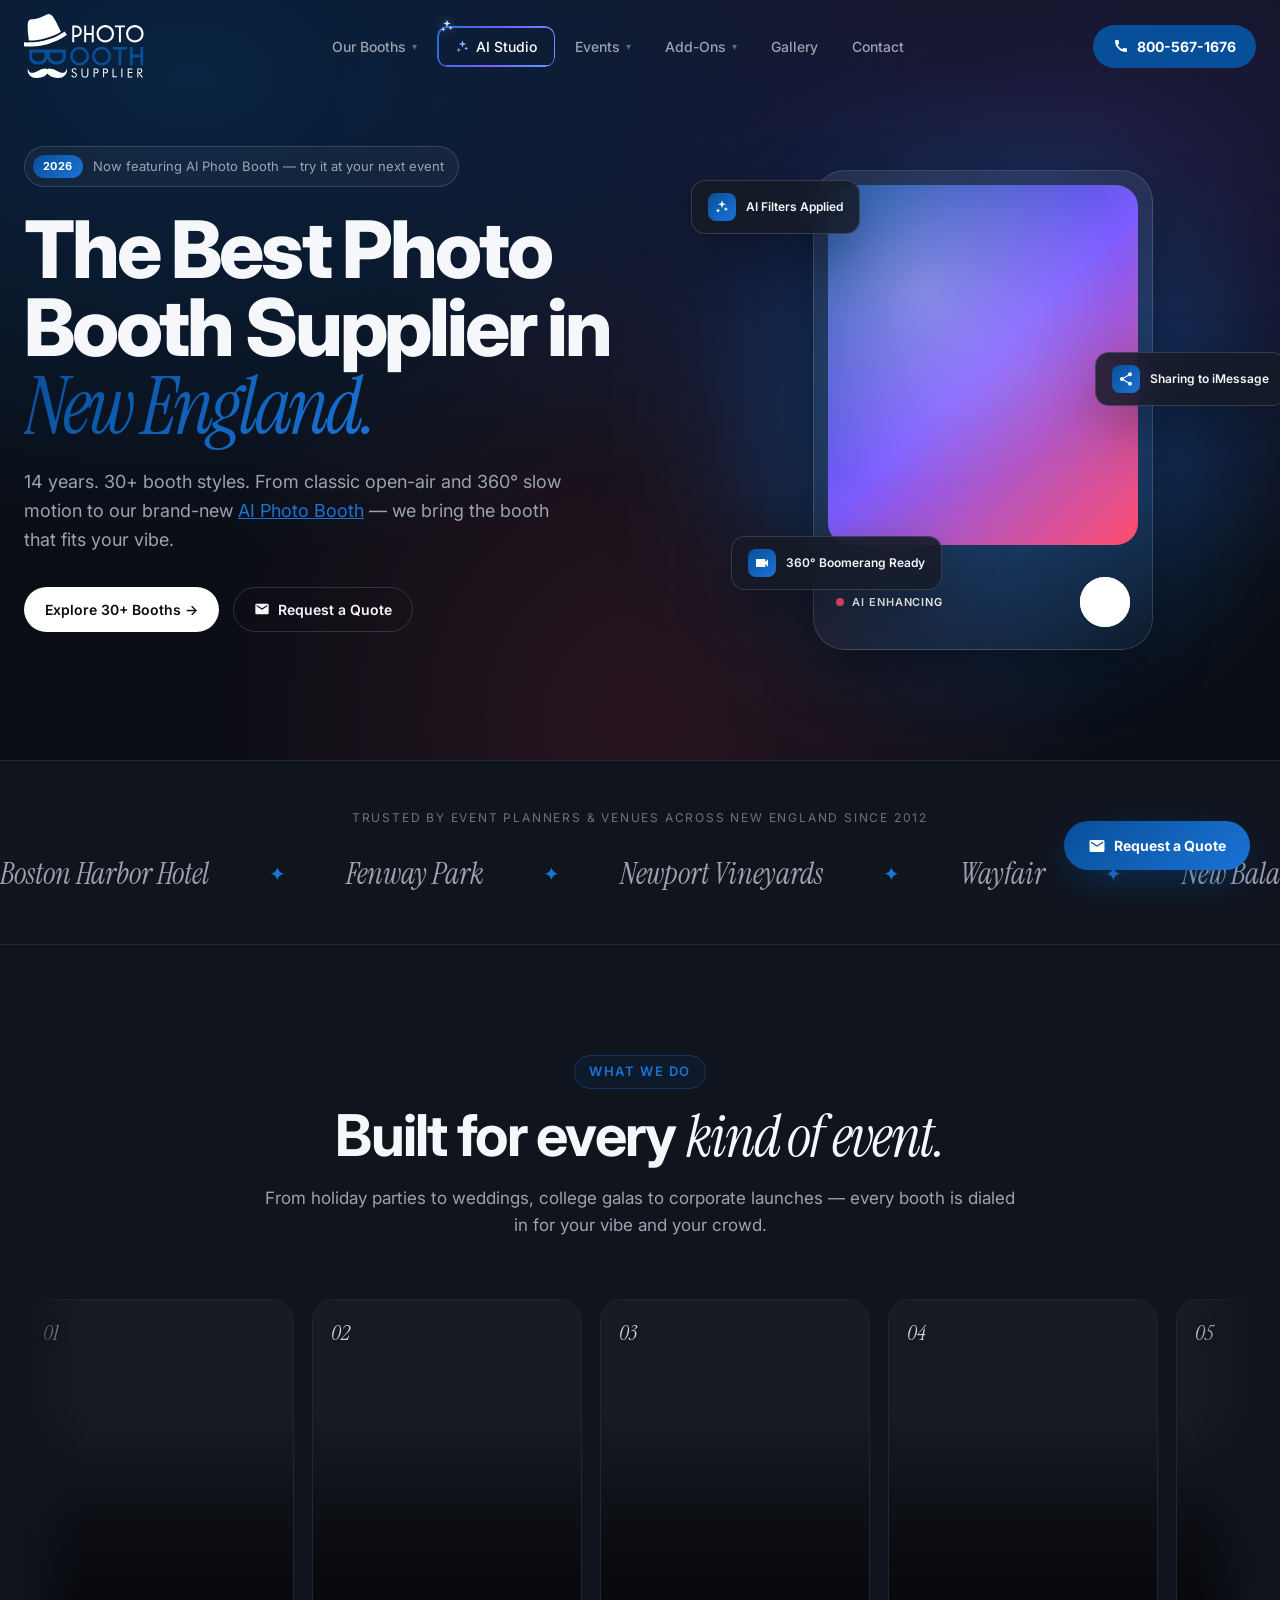
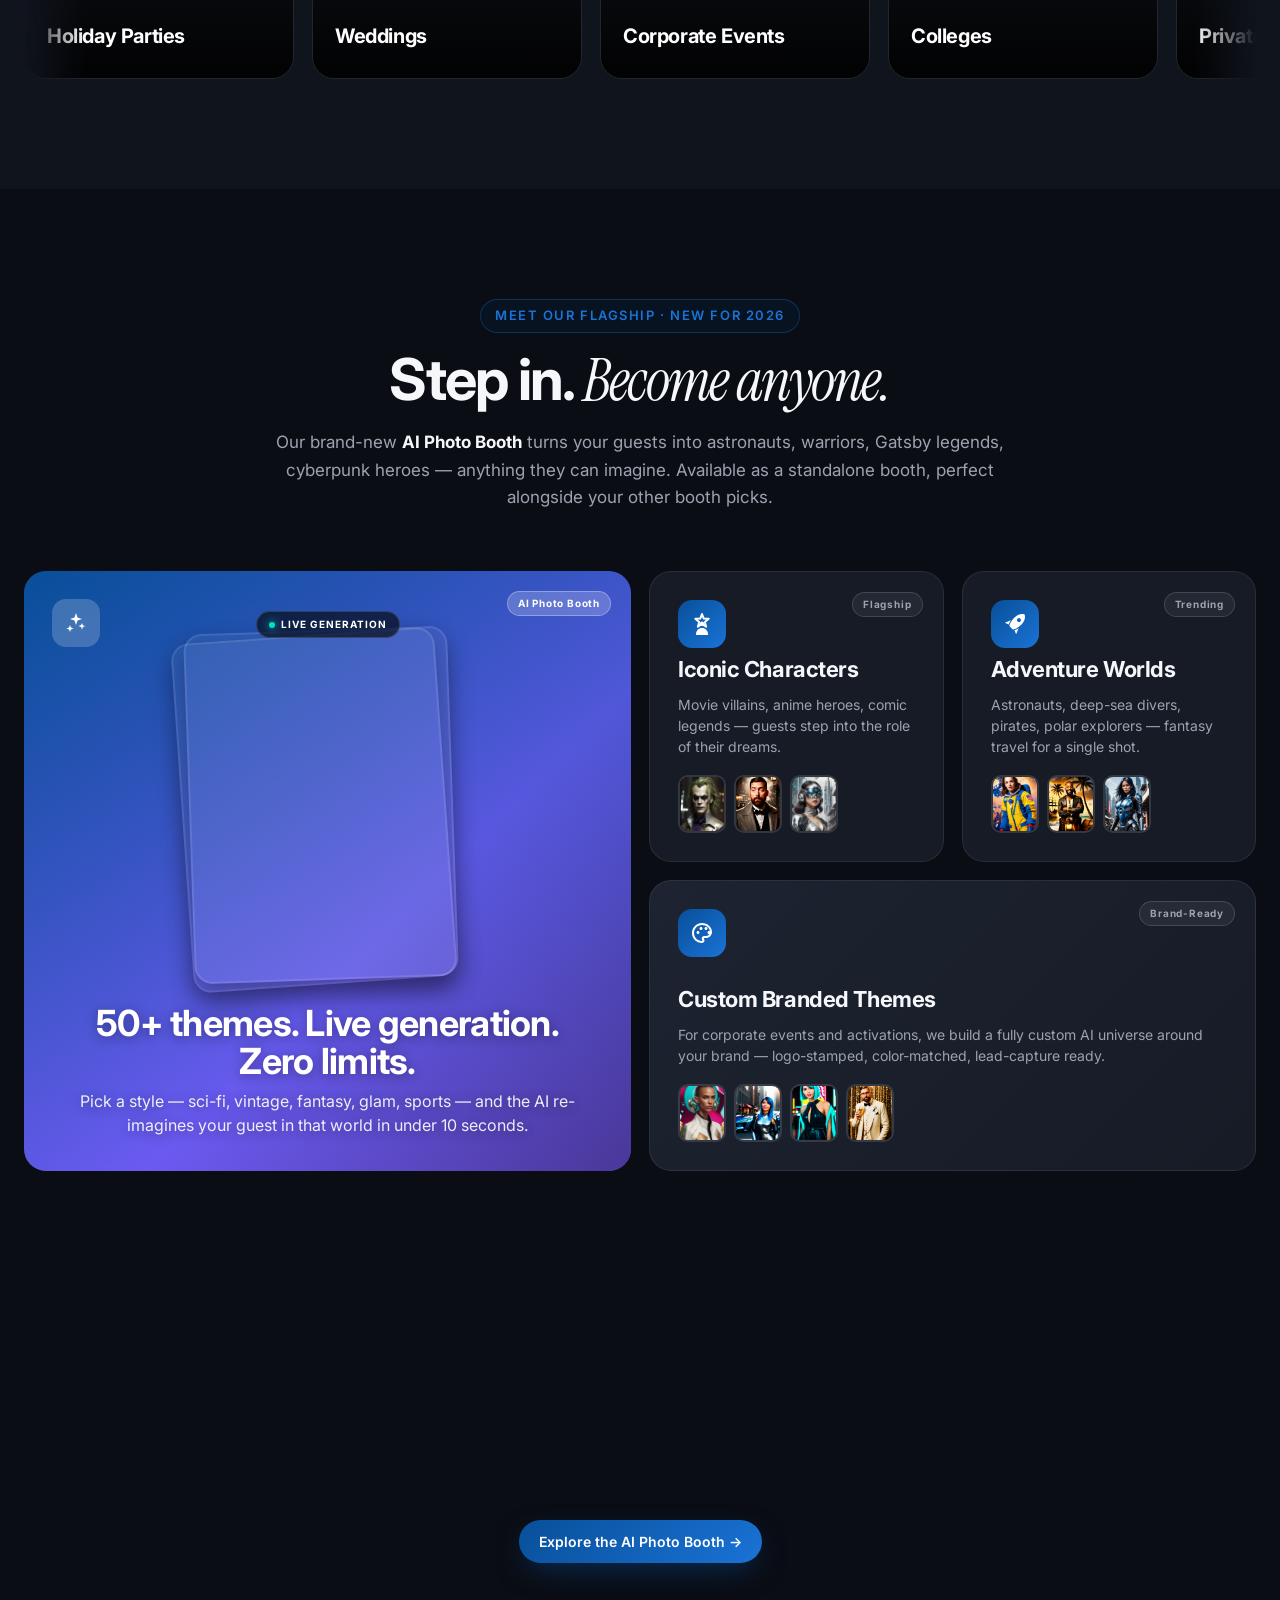
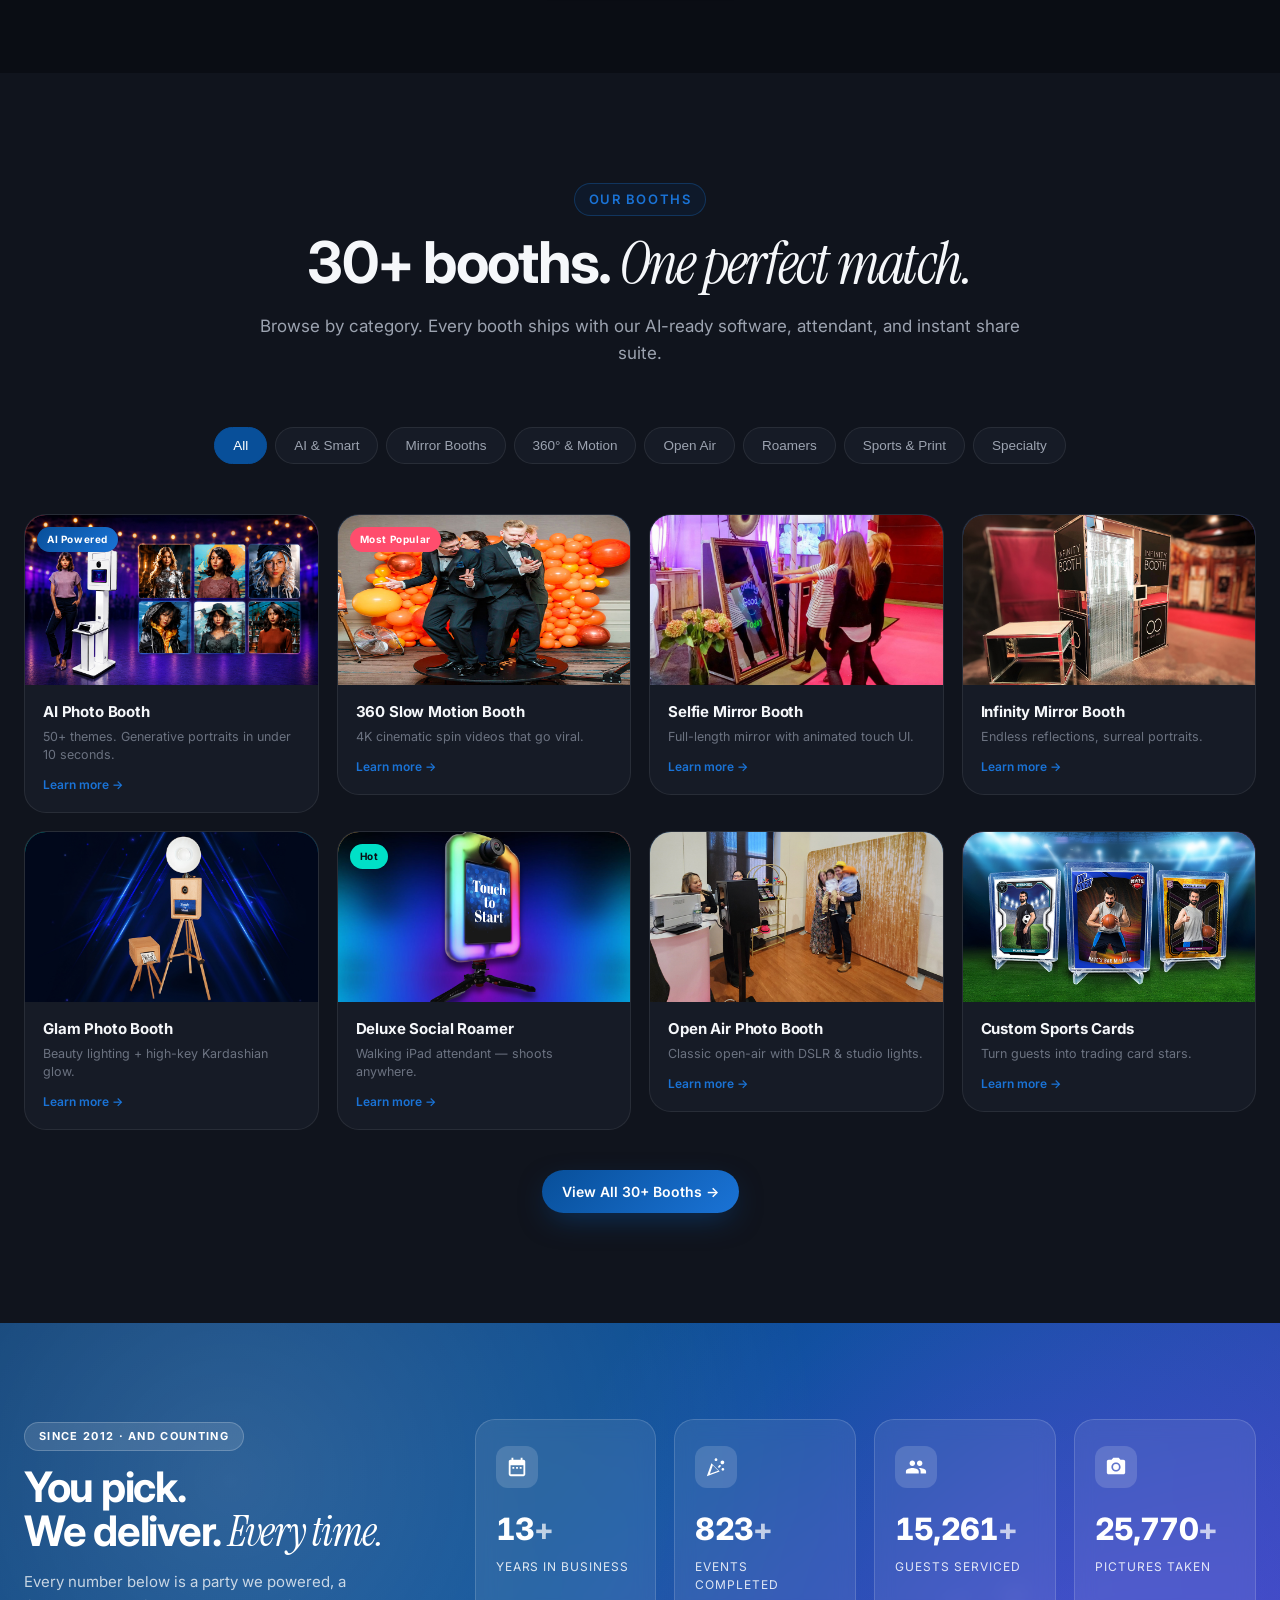
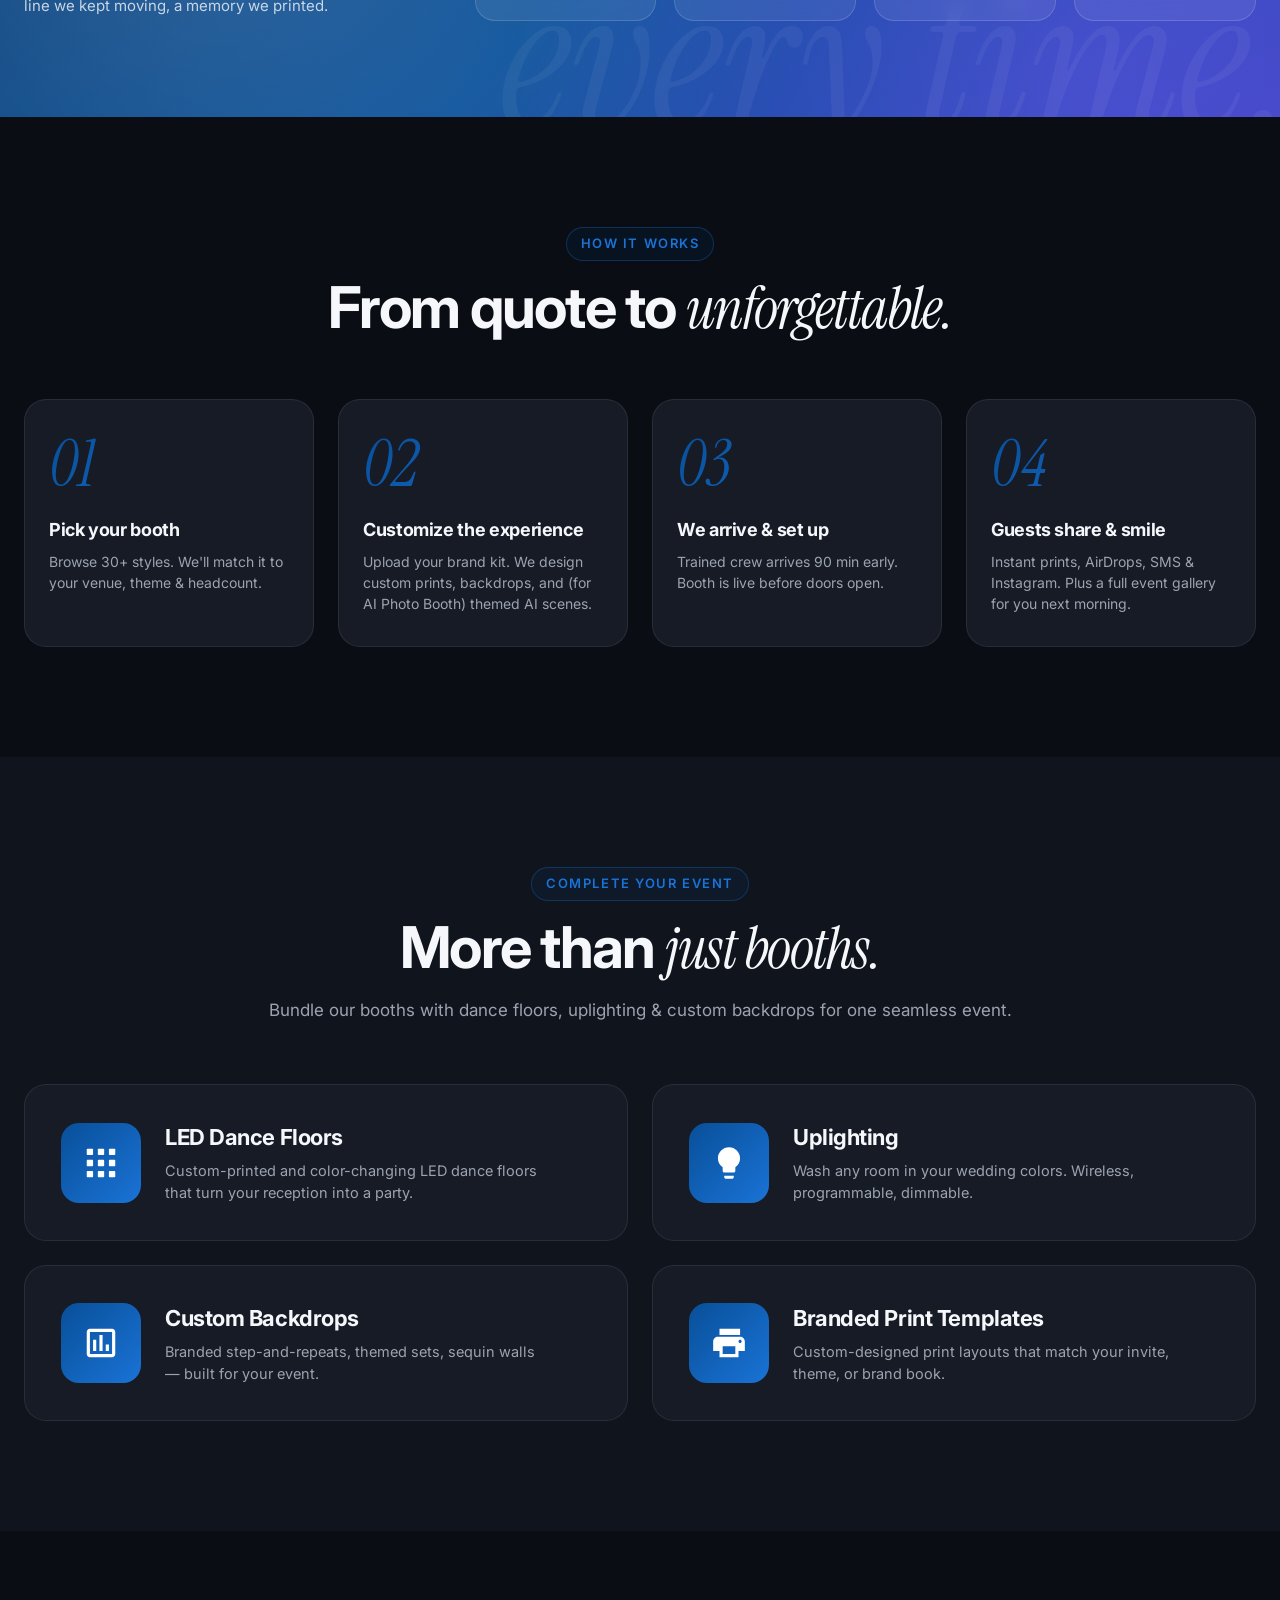
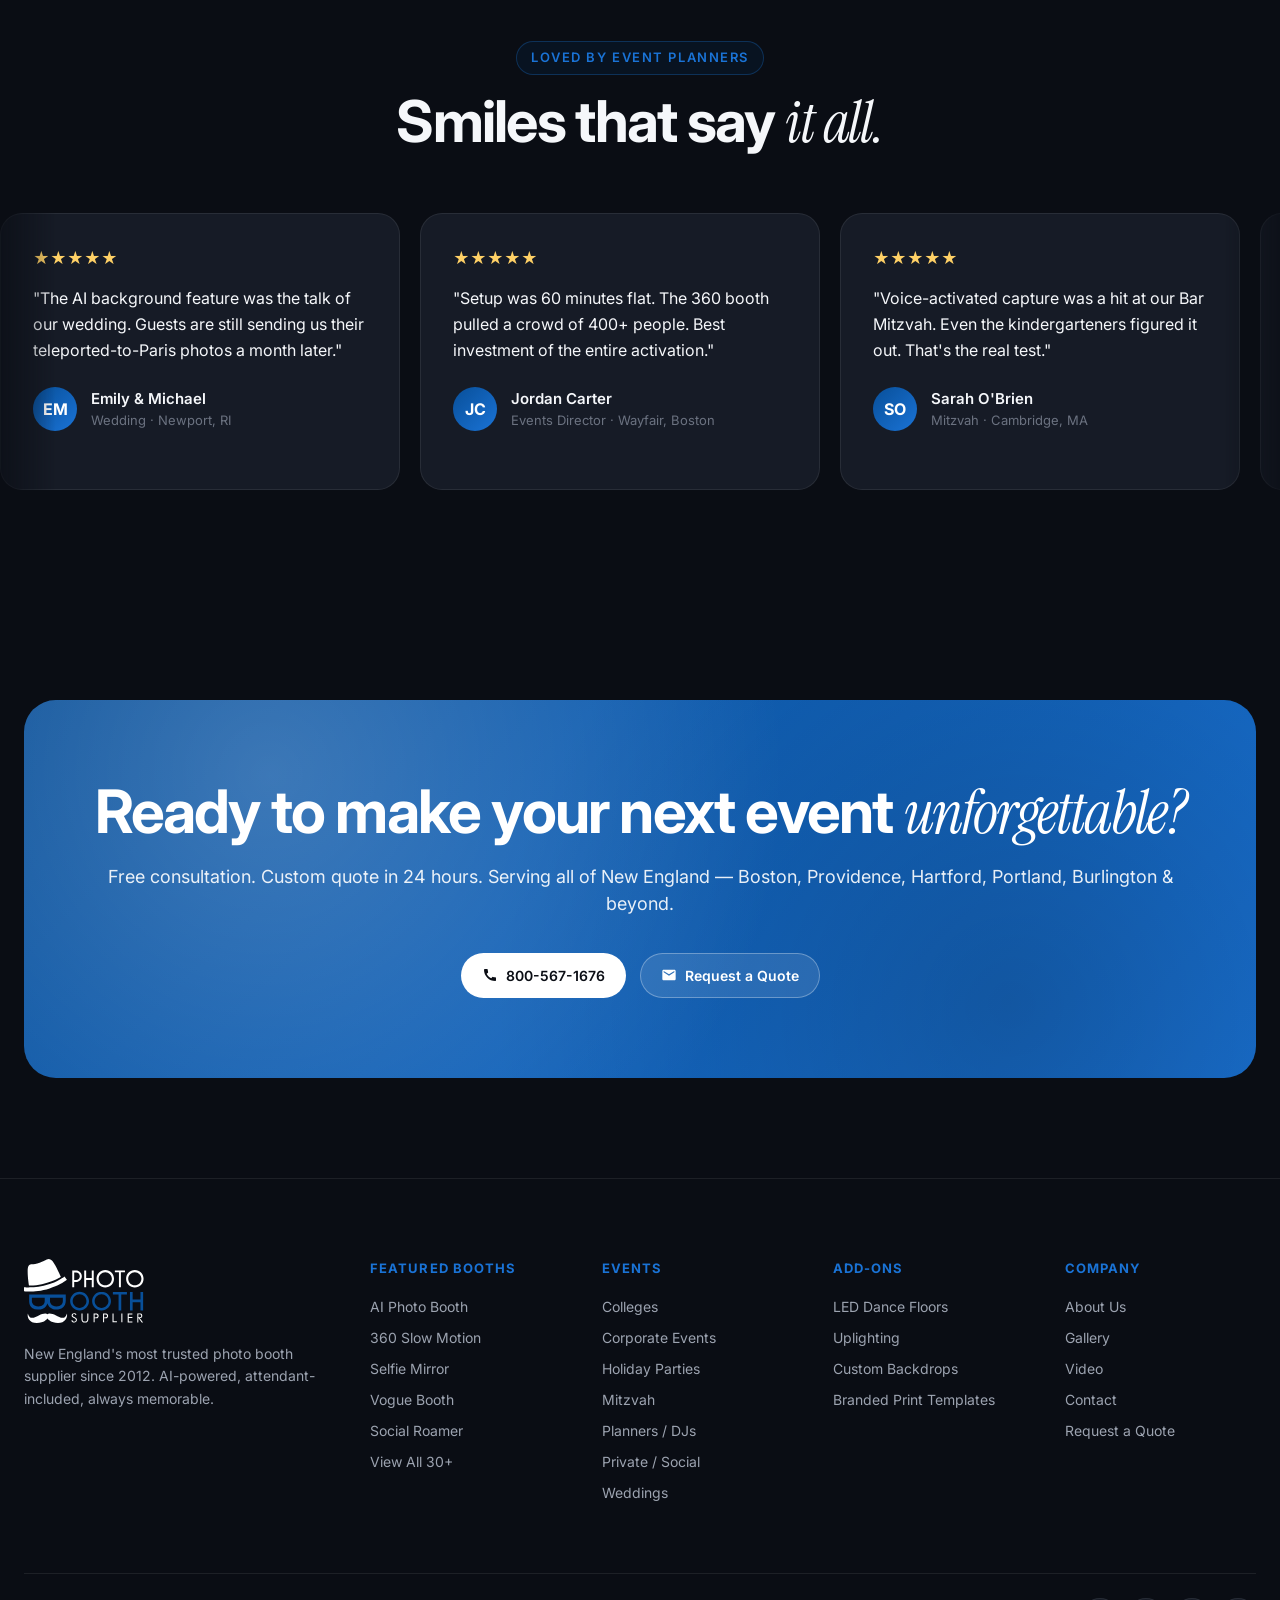
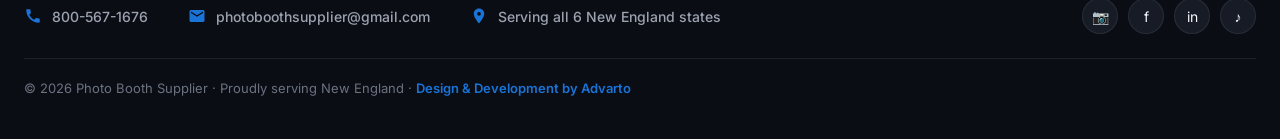
==== commit 414dc246: "update" ====
--- a/index.html
+++ b/index.html
@@ -446,7 +446,7 @@
       <p class="section-sub">Bundle our booths with dance floors, uplighting &amp; custom backdrops for one seamless event.</p>
     </div>
     <div class="addons-grid">
-      <div class="addon-card">
+      <a class="addon-card" href="dance-floors/index.html">
         <div class="addon-icon">
           <svg viewBox="0 0 24 24">
             <rect x="3" y="3" width="4" height="4" rx="0.5"/><rect x="10" y="3" width="4" height="4" rx="0.5"/><rect x="17" y="3" width="4" height="4" rx="0.5"/>
@@ -458,28 +458,32 @@
           <h4>LED Dance Floors</h4>
           <p>Custom-printed and color-changing LED dance floors that turn your reception into a party.</p>
         </div>
-      </div>
-      <div class="addon-card">
+        <span class="addon-arrow" aria-hidden="true">→</span>
+      </a>
+      <a class="addon-card" href="uplighting/index.html">
         <div class="addon-icon"><svg viewBox="0 0 24 24"><path d="M9 21c0 .55.45 1 1 1h4c.55 0 1-.45 1-1v-1H9v1zm3-19C8.14 2 5 5.14 5 9c0 2.38 1.19 4.47 3 5.74V17c0 .55.45 1 1 1h6c.55 0 1-.45 1-1v-2.26c1.81-1.27 3-3.36 3-5.74 0-3.86-3.14-7-7-7z"/></svg></div>
         <div>
           <h4>Uplighting</h4>
           <p>Wash any room in your wedding colors. Wireless, programmable, dimmable.</p>
         </div>
-      </div>
-      <div class="addon-card">
+        <span class="addon-arrow" aria-hidden="true">→</span>
+      </a>
+      <a class="addon-card" href="choose-your-backdrop/index.html">
         <div class="addon-icon"><svg viewBox="0 0 24 24"><path d="M19 3H5c-1.1 0-2 .9-2 2v14c0 1.1.9 2 2 2h14c1.1 0 2-.9 2-2V5c0-1.1-.9-2-2-2zm0 16H5V5h14v14zM7 10h2v7H7zm4-3h2v10h-2zm4 6h2v4h-2z"/></svg></div>
         <div>
           <h4>Custom Backdrops</h4>
           <p>Branded step-and-repeats, themed sets, sequin walls — built for your event.</p>
         </div>
-      </div>
-      <div class="addon-card">
+        <span class="addon-arrow" aria-hidden="true">→</span>
+      </a>
+      <a class="addon-card" href="branded-print-templates/index.html">
         <div class="addon-icon"><svg viewBox="0 0 24 24"><path d="M19 8H5c-1.66 0-3 1.34-3 3v6h4v4h12v-4h4v-6c0-1.66-1.34-3-3-3zm-3 11H8v-5h8v5zm3-7c-.55 0-1-.45-1-1s.45-1 1-1 1 .45 1 1-.45 1-1 1zm-1-9H6v4h13V3z"/></svg></div>
         <div>
           <h4>Branded Print Templates</h4>
           <p>Custom-designed print layouts that match your invite, theme, or brand book.</p>
         </div>
-      </div>
+        <span class="addon-arrow" aria-hidden="true">→</span>
+      </a>
     </div>
   </div>
 </section>
--- a/css/styles.css
+++ b/css/styles.css
@@ -884,6 +884,10 @@
   display:flex;gap:24px;align-items:center;transition:all .3s;
 }
 .addon-card:hover{border-color:var(--brand-blue);transform:translateY(-4px)}
+.addon-card > div:not(.addon-icon){flex:1}
+.addon-arrow{flex-shrink:0;align-self:center;font-size:22px;color:var(--brand-blue-light);opacity:0;transform:translateX(-8px);transition:opacity .3s,transform .3s}
+.addon-card:hover .addon-arrow{opacity:1;transform:translateX(0)}
+@media(max-width:560px){.addon-arrow{display:none}}
 .addon-icon{
   width:80px;height:80px;border-radius:18px;display:grid;place-items:center;
   flex-shrink:0;background:var(--gradient-brand);
@@ -1639,3 +1643,234 @@
 
 @media(prefers-reduced-motion:reduce){.gal-track{animation:none}.up-gallery{overflow-x:auto}}
 @media(max-width:760px){.gal-item{flex-basis:240px}}
+
+/* ===================================================================
+   CONTACT PAGE
+   =================================================================== */
+.contact-section{padding:64px 0 40px}
+.contact-grid{display:grid;grid-template-columns:1.15fr .85fr;gap:36px;align-items:start}
+
+/* Form card */
+.contact-form-card{
+  background:var(--surface);border:1px solid var(--border);
+  border-radius:var(--radius-lg);padding:36px;position:relative;overflow:hidden;
+}
+.contact-form-card::before{
+  content:"";position:absolute;inset:0;background:var(--gradient-mesh);
+  opacity:.5;pointer-events:none;
+}
+.contact-form-card > *{position:relative;z-index:1}
+.cf-head h2{font-size:26px;font-weight:800;letter-spacing:-0.02em;margin-bottom:6px}
+.cf-head p{color:var(--text-2);font-size:14.5px;line-height:1.6;margin-bottom:26px}
+.cf-grid{display:grid;grid-template-columns:1fr 1fr;gap:16px}
+.cf-field{display:flex;flex-direction:column;gap:7px;margin-bottom:16px}
+.cf-field.full{grid-column:1 / -1}
+.cf-field label{font-size:12.5px;font-weight:600;color:var(--text-2);letter-spacing:.01em}
+.cf-field label .req{color:var(--accent)}
+.cf-field input,.cf-field select,.cf-field textarea{
+  width:100%;background:var(--bg-2);border:1px solid var(--border-2);
+  border-radius:12px;padding:13px 15px;color:var(--text);font-size:14.5px;
+  font-family:inherit;transition:border-color .2s,box-shadow .2s;
+}
+.cf-field textarea{resize:vertical;min-height:120px;line-height:1.55}
+.cf-field input::placeholder,.cf-field textarea::placeholder{color:var(--text-3)}
+.cf-field input:focus,.cf-field select:focus,.cf-field textarea:focus{
+  outline:none;border-color:var(--brand-blue-light);
+  box-shadow:0 0 0 3px rgba(26,115,214,0.18);
+}
+.cf-field select{appearance:none;cursor:pointer;
+  background-image:url("data:image/svg+xml,%3Csvg xmlns='http://www.w3.org/2000/svg' viewBox='0 0 24 24' fill='%239ca3b0'%3E%3Cpath d='M7 10l5 5 5-5z'/%3E%3C/svg%3E");
+  background-repeat:no-repeat;background-position:right 12px center;background-size:20px;padding-right:40px;
+}
+.cf-submit{width:100%;justify-content:center;margin-top:6px;font-size:15.5px;padding:15px 24px}
+.cf-note{margin-top:14px;font-size:12.5px;color:var(--text-3);text-align:center;line-height:1.5}
+.cf-status{display:none;margin-top:16px;padding:14px 16px;border-radius:12px;font-size:14px;line-height:1.5}
+.cf-status.ok{display:block;background:rgba(0,224,199,0.12);border:1px solid rgba(0,224,199,0.4);color:#7df5e4}
+.cf-status.err{display:block;background:rgba(255,77,109,0.12);border:1px solid rgba(255,77,109,0.4);color:#ff90a5}
+
+/* Aside info */
+.contact-aside{display:flex;flex-direction:column;gap:16px}
+.info-card{
+  display:flex;gap:16px;align-items:flex-start;
+  background:var(--surface);border:1px solid var(--border);
+  border-radius:var(--radius);padding:20px 22px;transition:border-color .25s,transform .25s;
+}
+a.info-card:hover{border-color:var(--brand-blue-light);transform:translateY(-3px)}
+.info-ic{
+  flex-shrink:0;width:46px;height:46px;border-radius:13px;
+  background:rgba(26,115,214,0.14);display:grid;place-items:center;
+}
+.info-ic svg{width:22px;height:22px;fill:var(--brand-blue-light)}
+.info-card h4{font-size:13px;color:var(--text-3);font-weight:600;text-transform:uppercase;letter-spacing:.06em;margin-bottom:5px}
+.info-card .big{font-size:18px;font-weight:700;color:var(--text);line-height:1.3}
+.info-card .sub{font-size:13.5px;color:var(--text-2);line-height:1.5;margin-top:3px}
+.hours-card{background:var(--surface);border:1px solid var(--border);border-radius:var(--radius);padding:22px}
+.hours-card h4{font-size:13px;color:var(--text-3);font-weight:600;text-transform:uppercase;letter-spacing:.06em;margin-bottom:14px;display:flex;align-items:center;gap:9px}
+.hours-card h4 svg{width:18px;height:18px;fill:var(--brand-blue-light)}
+.hours-row{display:flex;justify-content:space-between;padding:9px 0;border-bottom:1px solid var(--border);font-size:14px}
+.hours-row:last-child{border-bottom:none}
+.hours-row span:first-child{color:var(--text-2)}
+.hours-row span:last-child{color:var(--text);font-weight:600}
+.hours-row.closed span:last-child{color:var(--text-3);font-weight:500}
+
+/* Service area / map */
+.map-section{padding:30px 0 70px}
+.map-wrap{
+  border:1px solid var(--border);border-radius:var(--radius-lg);overflow:hidden;
+  background:var(--surface);position:relative;
+}
+.map-wrap iframe{display:block;width:100%;height:420px;border:0;filter:grayscale(0.3) invert(0.92) hue-rotate(180deg) contrast(0.9)}
+.map-states{display:flex;flex-wrap:wrap;gap:10px;justify-content:center;margin-top:26px}
+.map-state{
+  padding:9px 18px;border-radius:999px;background:var(--surface);
+  border:1px solid var(--border);font-size:13.5px;font-weight:600;color:var(--text-2);
+  display:inline-flex;align-items:center;gap:8px;
+}
+.map-state .dot{width:7px;height:7px;border-radius:50%;background:var(--accent-3)}
+
+@media(max-width:920px){
+  .contact-grid{grid-template-columns:1fr;gap:26px}
+}
+@media(max-width:560px){
+  .contact-form-card{padding:24px}
+  .cf-grid{grid-template-columns:1fr}
+  .map-wrap iframe{height:320px}
+}
+
+/* ===================================================================
+   GALLERY PAGE
+   =================================================================== */
+.gallery-section{padding:48px 0 100px}
+.gallery-grid{
+  columns:4;column-gap:18px;
+}
+.g-item{
+  break-inside:avoid;margin-bottom:18px;position:relative;border-radius:var(--radius);
+  overflow:hidden;cursor:pointer;border:1px solid var(--border);background:var(--surface-2);
+  display:block;
+}
+.g-item img{width:100%;height:auto;display:block;transition:transform .5s ease}
+.g-item::after{
+  content:"";position:absolute;inset:0;
+  background:linear-gradient(180deg,transparent 55%,rgba(4,7,8,0.78));
+  opacity:0;transition:opacity .3s ease;
+}
+.g-item:hover img{transform:scale(1.05)}
+.g-item:hover::after{opacity:1}
+.g-cap{
+  position:absolute;left:0;right:0;bottom:0;z-index:2;padding:18px 16px 14px;
+  transform:translateY(8px);opacity:0;transition:all .3s ease;
+}
+.g-item:hover .g-cap{transform:translateY(0);opacity:1}
+.g-cap .g-tag{font-size:11px;font-weight:700;color:var(--accent-3);text-transform:uppercase;letter-spacing:.06em}
+.g-cap .g-name{font-size:15px;font-weight:700;color:#fff;margin-top:2px}
+.g-item.is-hidden{display:none}
+.gallery-empty{display:none;text-align:center;color:var(--text-2);padding:60px 0;font-size:16px}
+.gallery-empty.is-visible{display:block}
+
+/* Lightbox */
+.lightbox{
+  position:fixed;inset:0;z-index:2000;display:none;
+  background:rgba(4,7,8,0.94);backdrop-filter:blur(8px);
+  align-items:center;justify-content:center;padding:30px;
+}
+.lightbox.open{display:flex}
+.lb-img{max-width:92vw;max-height:82vh;border-radius:14px;box-shadow:0 30px 80px -10px rgba(0,0,0,0.8);}
+.lb-cap{position:absolute;left:0;right:0;bottom:24px;text-align:center;color:#fff;font-weight:600;font-size:15px}
+.lb-cap .lb-tag{display:block;font-size:12px;color:var(--accent-3);text-transform:uppercase;letter-spacing:.06em;margin-bottom:4px}
+.lb-btn{
+  position:absolute;top:50%;transform:translateY(-50%);
+  width:52px;height:52px;border-radius:50%;border:1px solid var(--border-2);
+  background:rgba(255,255,255,0.08);color:#fff;font-size:24px;cursor:pointer;
+  display:grid;place-items:center;transition:background .2s;
+}
+.lb-btn:hover{background:rgba(255,255,255,0.18)}
+.lb-prev{left:24px}.lb-next{right:24px}
+.lb-close{
+  position:absolute;top:22px;right:24px;width:46px;height:46px;border-radius:50%;
+  border:1px solid var(--border-2);background:rgba(255,255,255,0.08);color:#fff;
+  font-size:26px;cursor:pointer;display:grid;place-items:center;transition:background .2s;
+}
+.lb-c
+/* ===================================================================
+   CUSTOM FORM CONTROLS — themed selects + date picker
+   =================================================================== */
+/* Dark native fallback (in case JS is disabled) */
+.cf-field input,.cf-field select,.cf-field textarea{color-scheme:dark}
+.cf-field input[type="date"]::-webkit-calendar-picker-indicator{filter:invert(1)}
+
+/* ---- Custom select ---- */
+.csel{position:relative;font-family:inherit}
+.csel-native{position:absolute;width:1px;height:1px;padding:0;margin:-1px;overflow:hidden;clip:rect(0 0 0 0);border:0;opacity:0;pointer-events:none}
+.csel-btn{
+  width:100%;display:flex;align-items:center;justify-content:space-between;gap:12px;
+  background:var(--bg-2);border:1px solid var(--border-2);border-radius:12px;
+  padding:13px 15px;color:var(--text);font-size:14.5px;font-family:inherit;
+  cursor:pointer;text-align:left;transition:border-color .2s,box-shadow .2s;
+}
+.csel-label{flex:1;overflow:hidden;text-overflow:ellipsis;white-space:nowrap}
+.csel-label.placeholder{color:var(--text-3)}
+.csel-arrow{width:20px;height:20px;fill:#fff;flex-shrink:0;transition:transform .25s}
+.csel.open .csel-btn{border-color:var(--brand-blue-light);box-shadow:0 0 0 3px rgba(26,115,214,0.18)}
+.csel.open .csel-arrow{transform:rotate(180deg)}
+.csel-menu{
+  position:absolute;top:calc(100% + 6px);left:0;right:0;z-index:70;
+  background:var(--surface-2);border:1px solid var(--border-2);border-radius:12px;
+  box-shadow:var(--shadow);padding:6px;max-height:264px;overflow-y:auto;display:none;
+}
+.csel.open .csel-menu{display:block;animation:cselIn .16s ease}
+@keyframes cselIn{from{opacity:0;transform:translateY(-4px)}to{opacity:1;transform:translateY(0)}}
+.csel-opt{
+  padding:11px 13px;border-radius:8px;font-size:14px;color:var(--text-2);
+  cursor:pointer;transition:background .15s,color .15s;display:flex;justify-content:space-between;align-items:center;gap:8px;
+}
+.csel-opt:hover,.csel-opt.active{background:rgba(26,115,214,0.16);color:#fff}
+.csel-opt.selected{color:#fff;font-weight:600}
+.csel-opt.selected::after{content:"✓";color:var(--brand-blue-light);font-weight:700}
+.csel-menu::-webkit-scrollbar{width:9px}
+.csel-menu::-webkit-scrollbar-track{background:transparent}
+.csel-menu::-webkit-scrollbar-thumb{background:var(--border-2);border-radius:8px;border:2px solid var(--surface-2)}
+
+/* ---- Custom date picker ---- */
+.cdate{position:relative}
+.cdate-btn{
+  width:100%;display:flex;align-items:center;justify-content:space-between;gap:12px;
+  background:var(--bg-2);border:1px solid var(--border-2);border-radius:12px;
+  padding:13px 15px;color:var(--text);font-size:14.5px;font-family:inherit;
+  cursor:pointer;text-align:left;transition:border-color .2s,box-shadow .2s;
+}
+.cdate-val{flex:1}
+.cdate-val.placeholder{color:var(--text-3)}
+.cdate-ic{width:20px;height:20px;fill:#fff;flex-shrink:0}
+.cdate.open .cdate-btn{border-color:var(--brand-blue-light);box-shadow:0 0 0 3px rgba(26,115,214,0.18)}
+.cdate-pop{
+  position:absolute;top:calc(100% + 6px);left:0;z-index:80;width:300px;max-width:calc(100vw - 48px);
+  background:var(--surface-2);border:1px solid var(--border-2);border-radius:14px;
+  box-shadow:var(--shadow);padding:14px;display:none;
+}
+.cdate.open .cdate-pop{display:block;animation:cselIn .16s ease}
+.cdate-head{display:flex;align-items:center;justify-content:space-between;margin-bottom:12px}
+.cdate-title{font-weight:700;font-size:14.5px;color:var(--text)}
+.cdate-nav{display:flex;gap:6px}
+.cdate-nav button{
+  width:32px;height:32px;border-radius:8px;border:1px solid var(--border);
+  background:var(--surface);color:var(--text);cursor:pointer;display:grid;place-items:center;
+  font-size:18px;line-height:1;transition:background .15s,border-color .15s;font-family:inherit;
+}
+.cdate-nav button:hover{background:rgba(26,115,214,0.2);border-color:var(--brand-blue-light)}
+.cdate-grid{display:grid;grid-template-columns:repeat(7,1fr);gap:2px}
+.cdate-dow{font-size:11px;color:var(--text-3);text-align:center;padding:6px 0;font-weight:700;text-transform:uppercase;letter-spacing:.04em}
+.cdate-day{
+  aspect-ratio:1;display:grid;place-items:center;border-radius:8px;font-size:13px;
+  color:var(--text);cursor:pointer;border:none;background:transparent;font-family:inherit;transition:background .15s;
+}
+.cdate-day:hover{background:rgba(26,115,214,0.2)}
+.cdate-day.muted{color:var(--text-3);opacity:.45;cursor:default}
+.cdate-day.muted:hover{background:transparent}
+.cdate-day.today{box-shadow:inset 0 0 0 1px var(--brand-blue-light)}
+.cdate-day.selected{background:var(--brand-blue);color:#fff;font-weight:700}
+.cdate-foot{display:flex;justify-content:space-between;margin-top:12px;border-top:1px solid var(--border);padding-top:10px}
+.cdate-foot button{background:none;border:none;color:var(--brand-blue-light);font-size:13px;font-weight:600;cursor:pointer;font-family:inherit;padding:4px 6px;border-radius:6px;transition:background .15s}
+.cdate-foot button:hover{background:rgba(26,115,214,0.16)}
+
+.csel.invalid .csel-btn{border-color:var(--accent);box-shadow:0 0 0 3px rgba(255,77,109,0.18)}
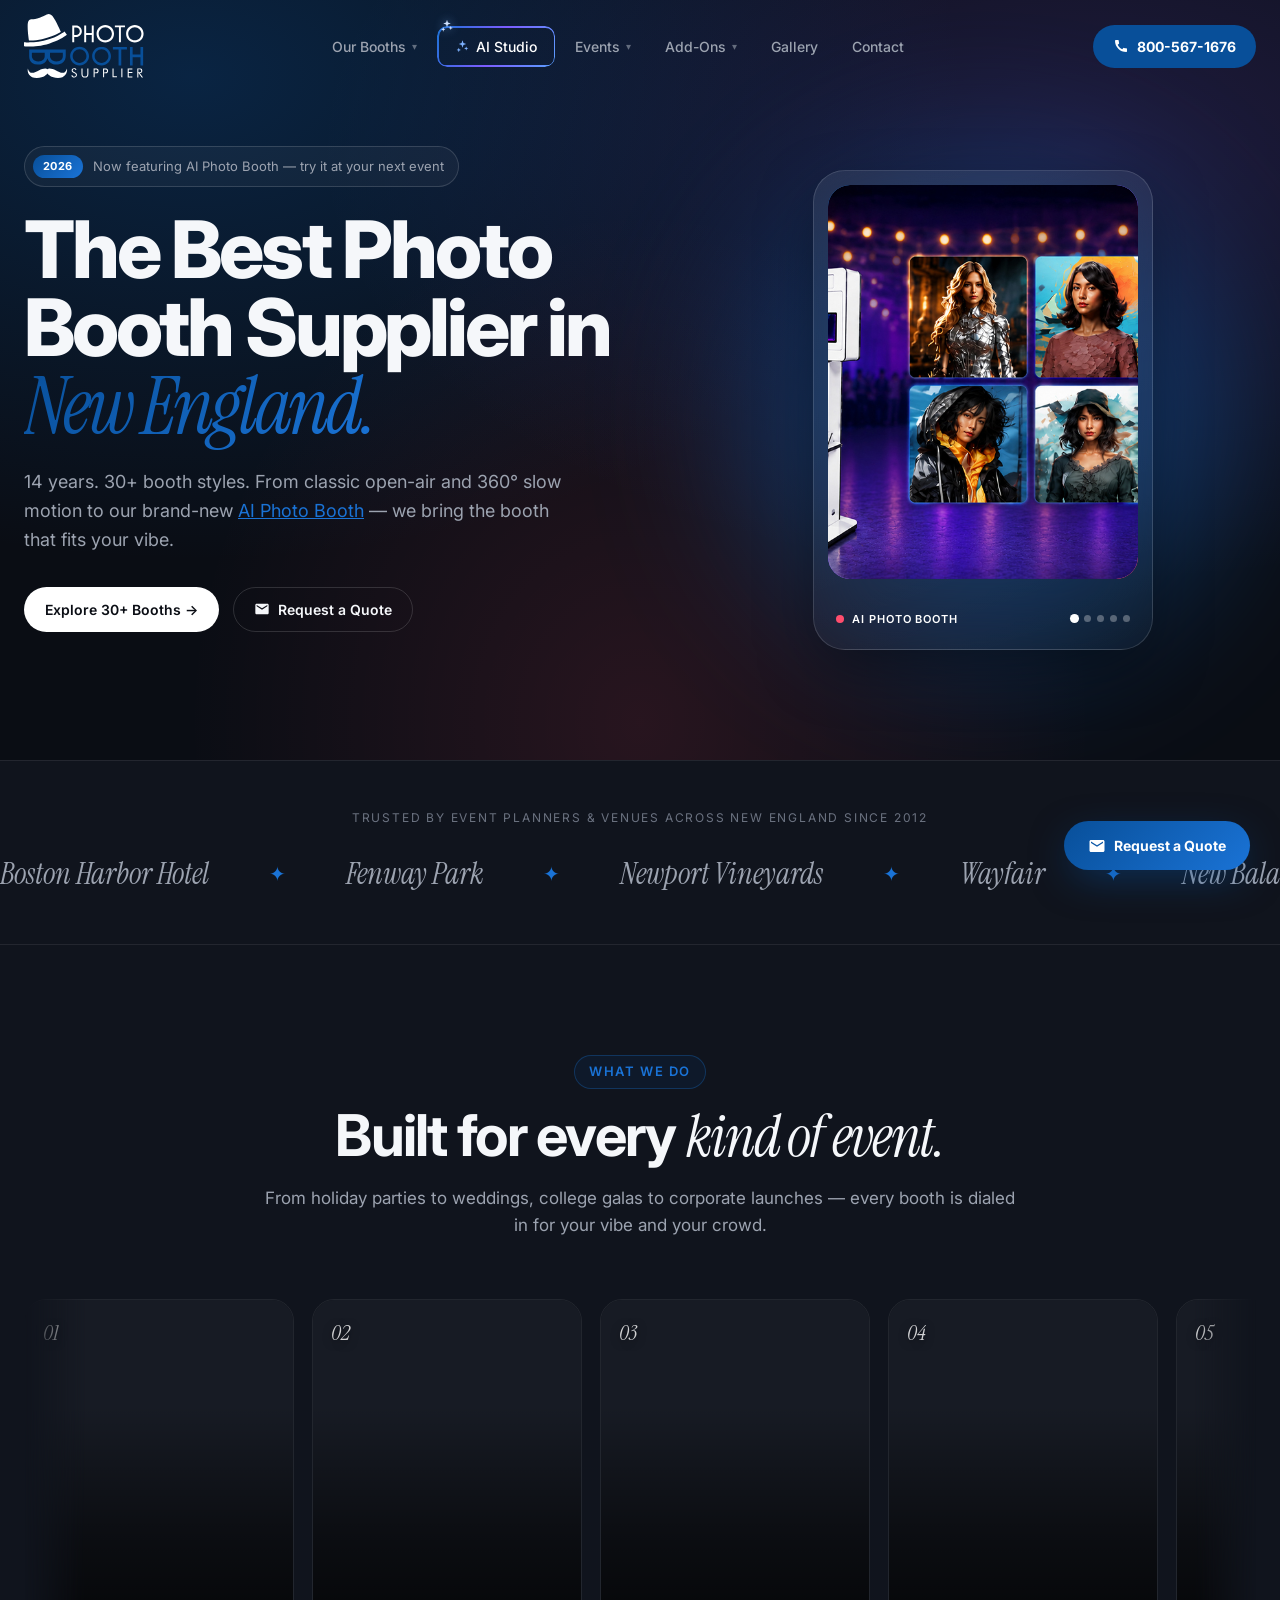
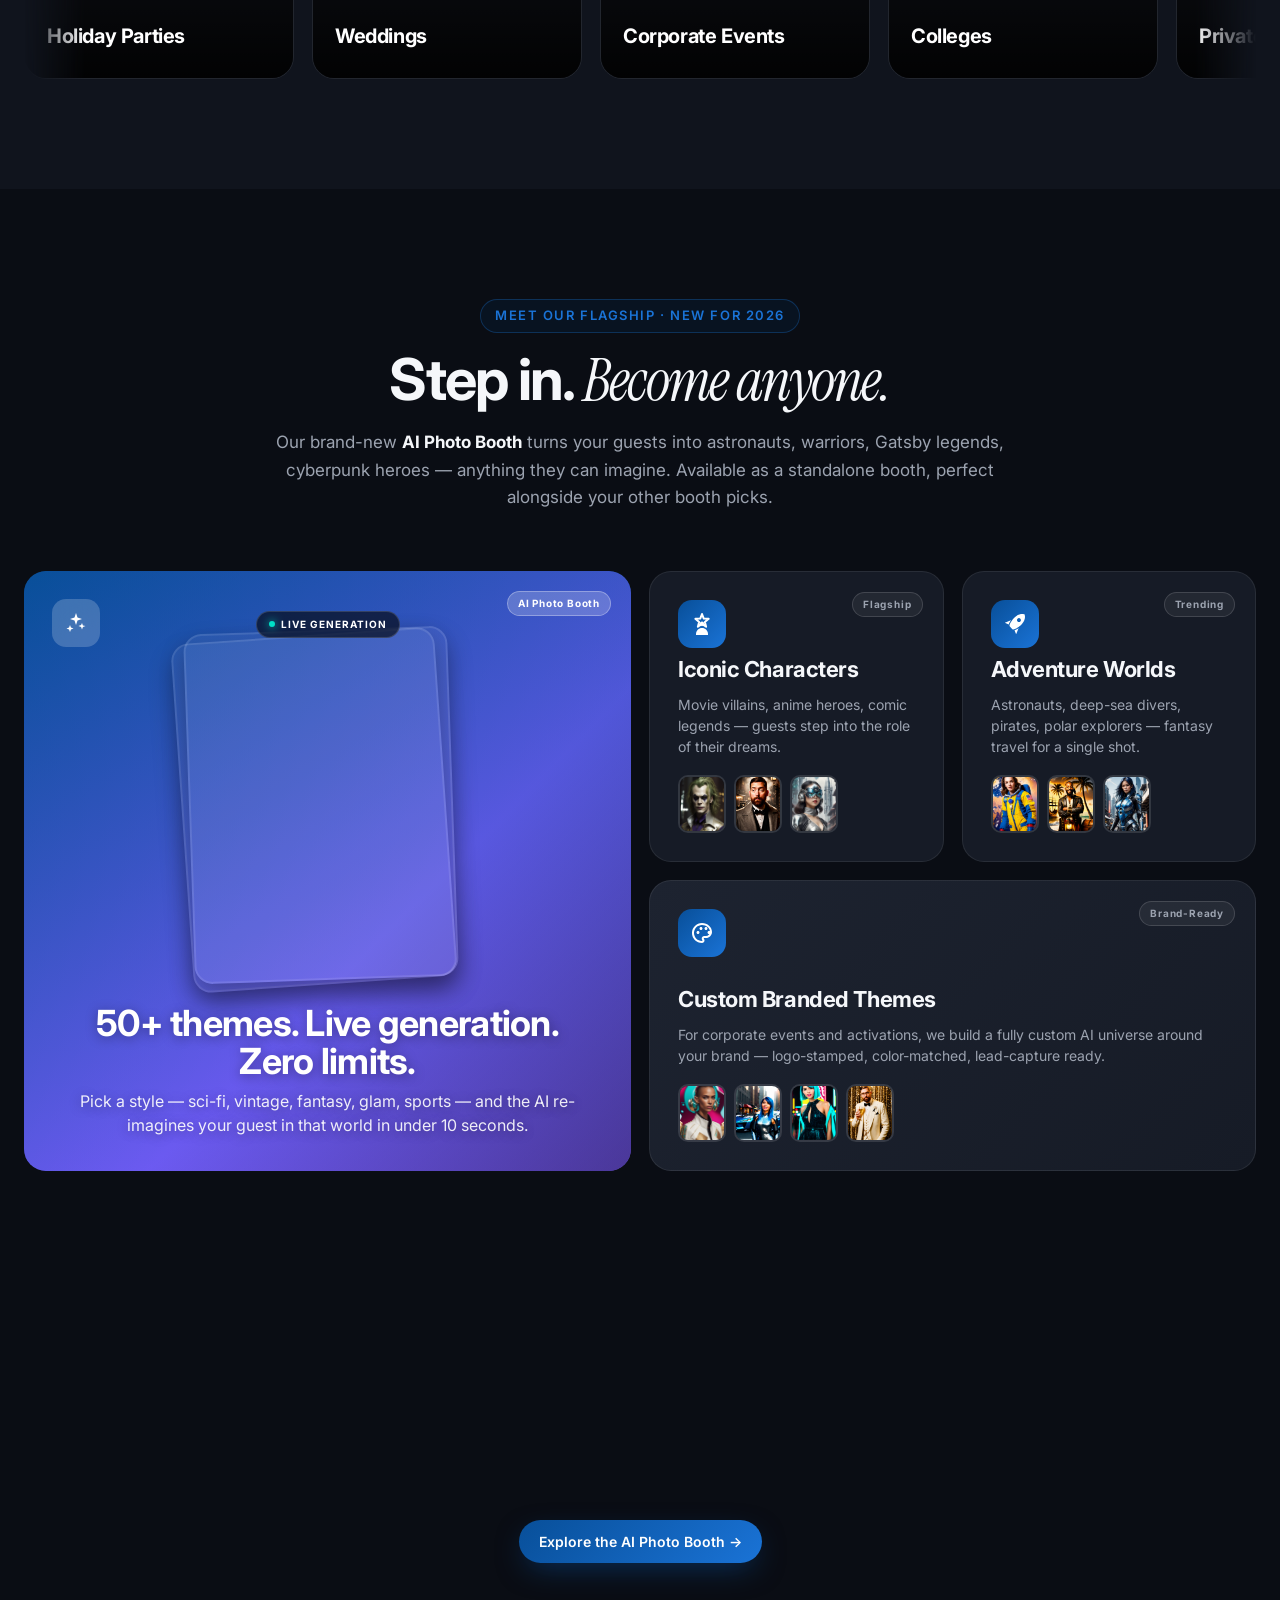
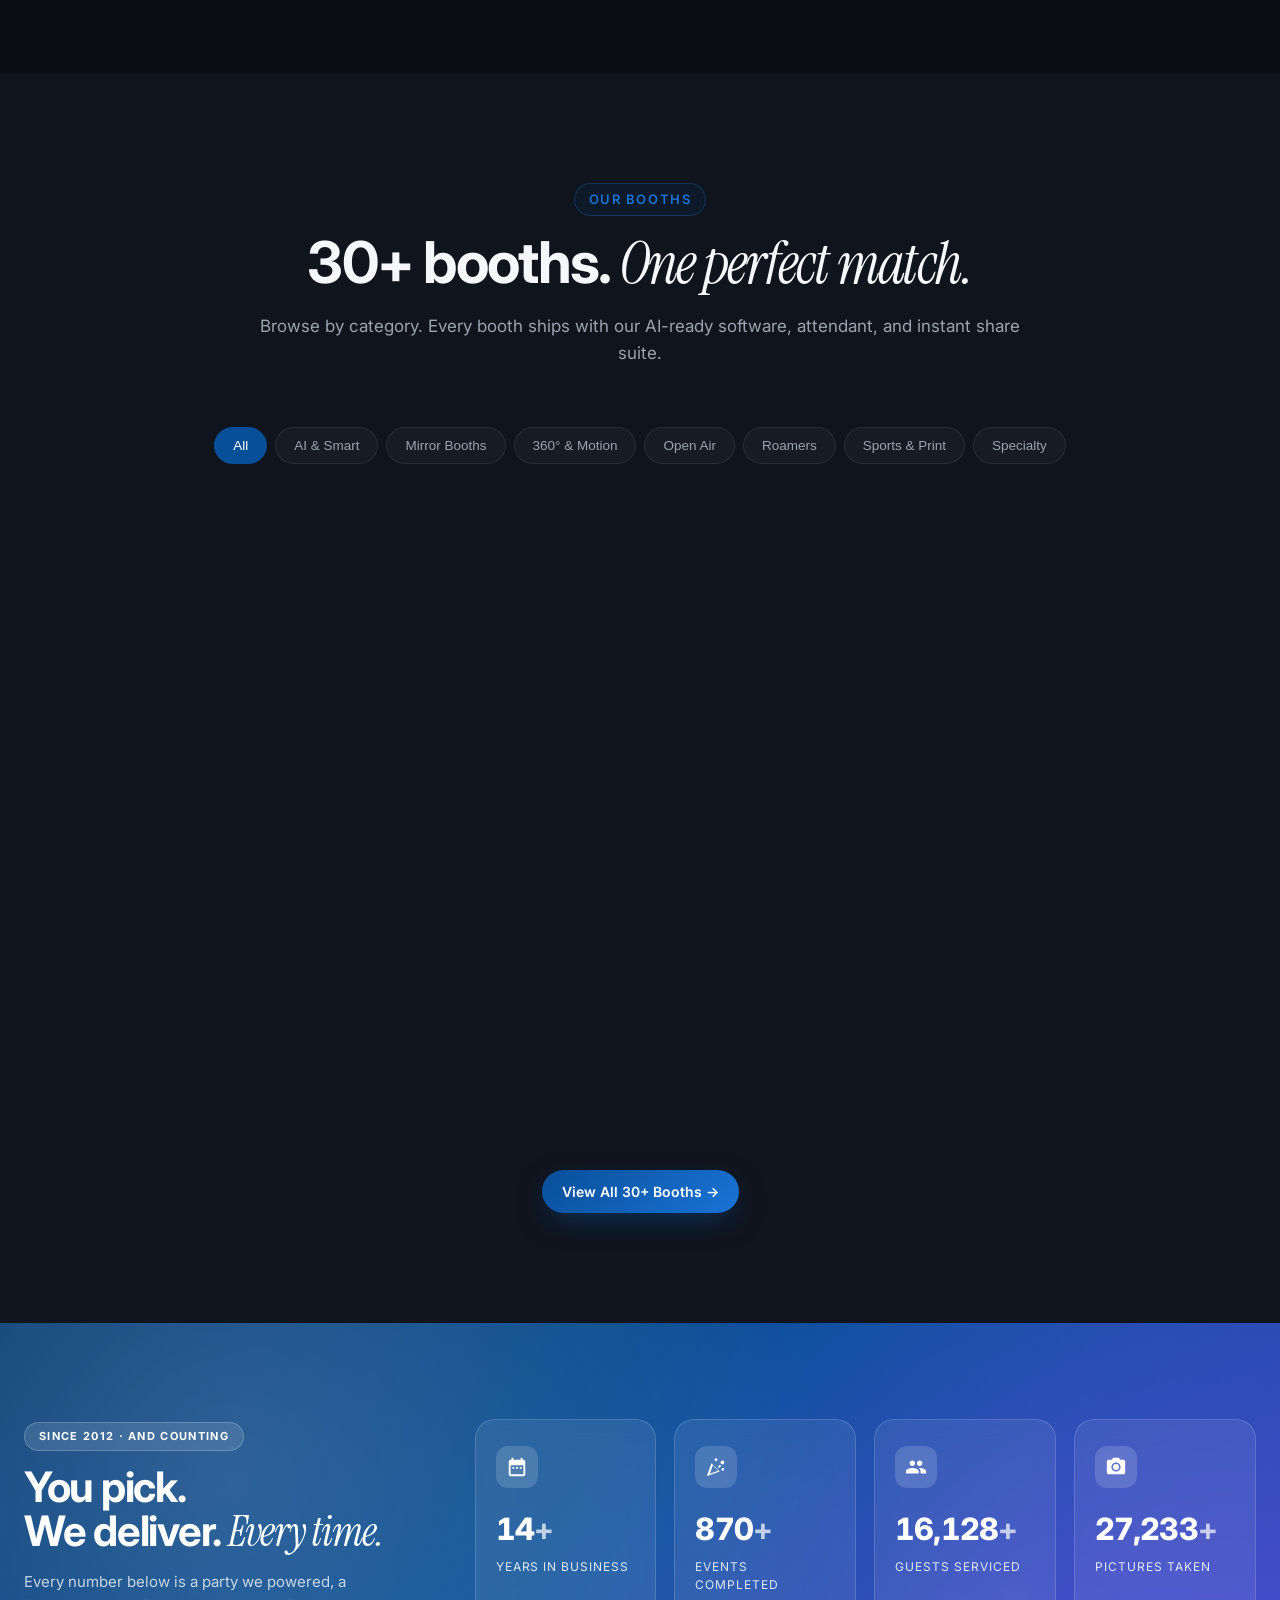
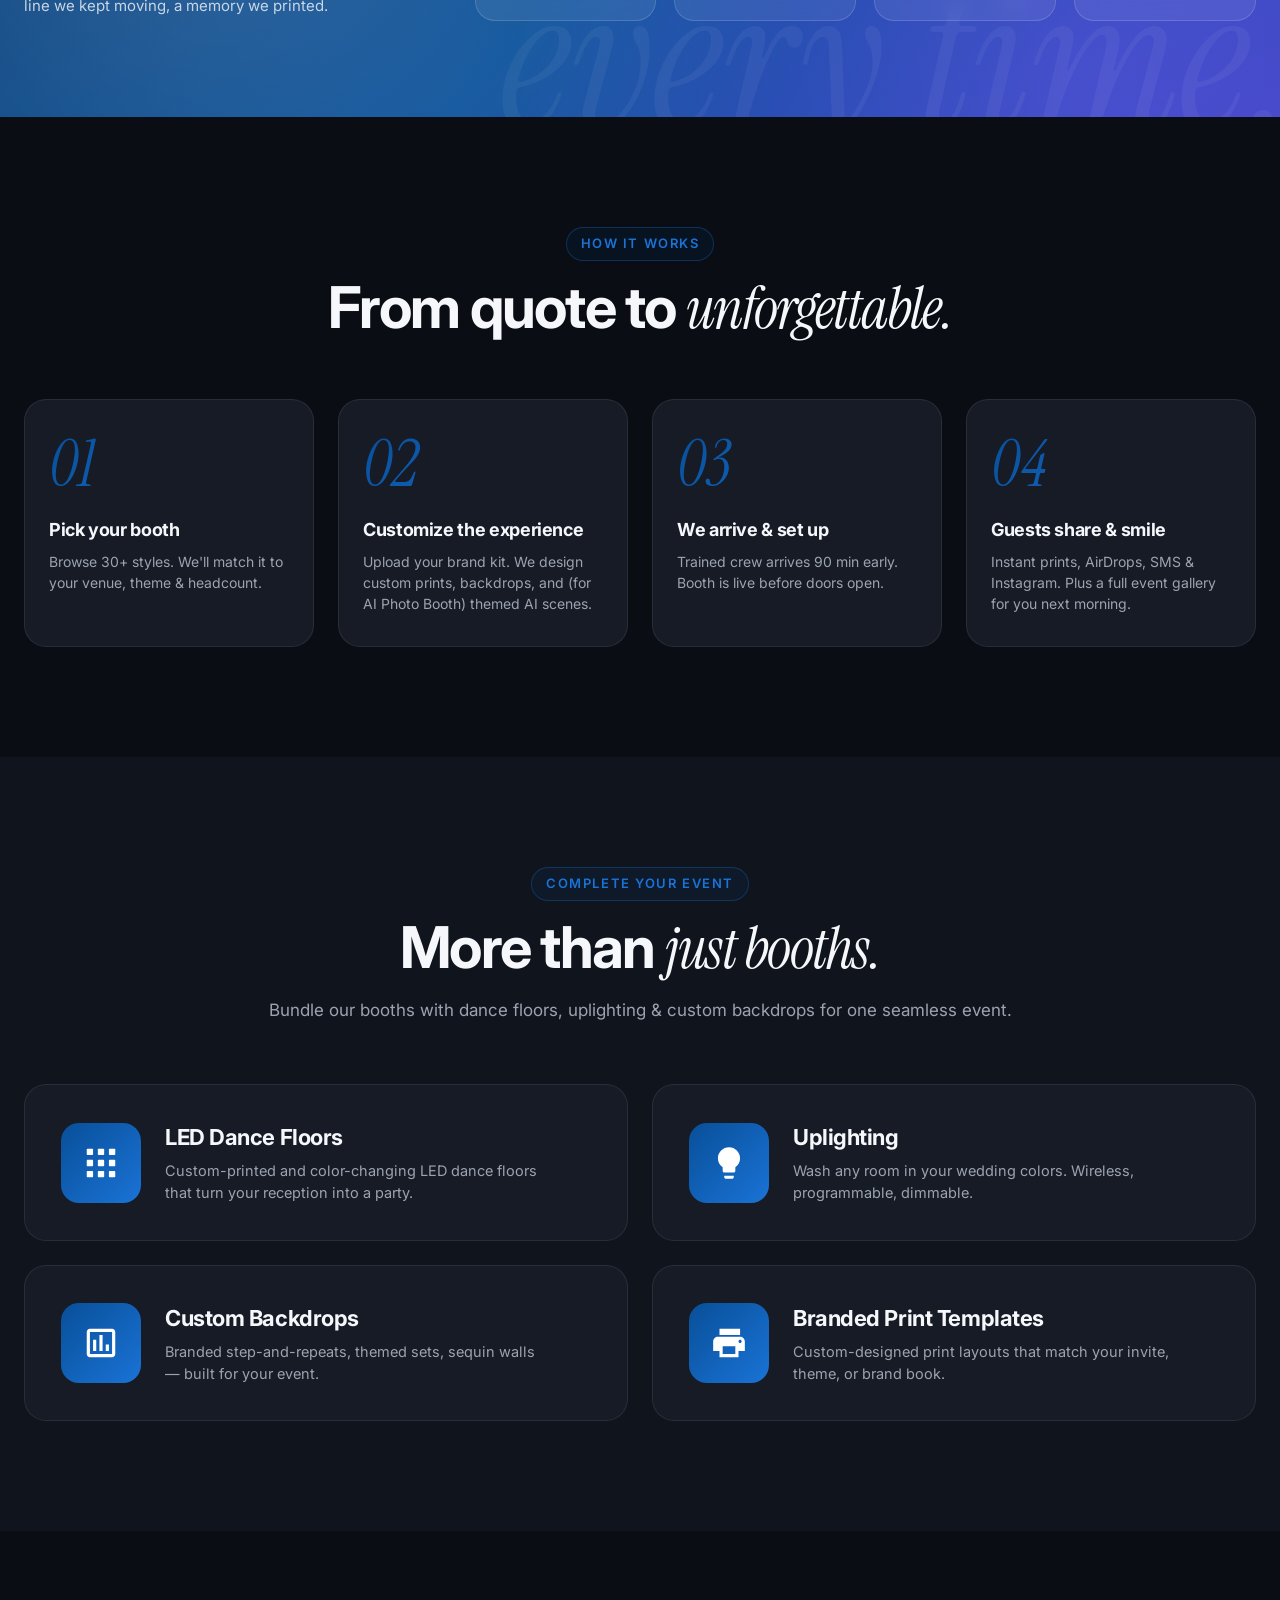
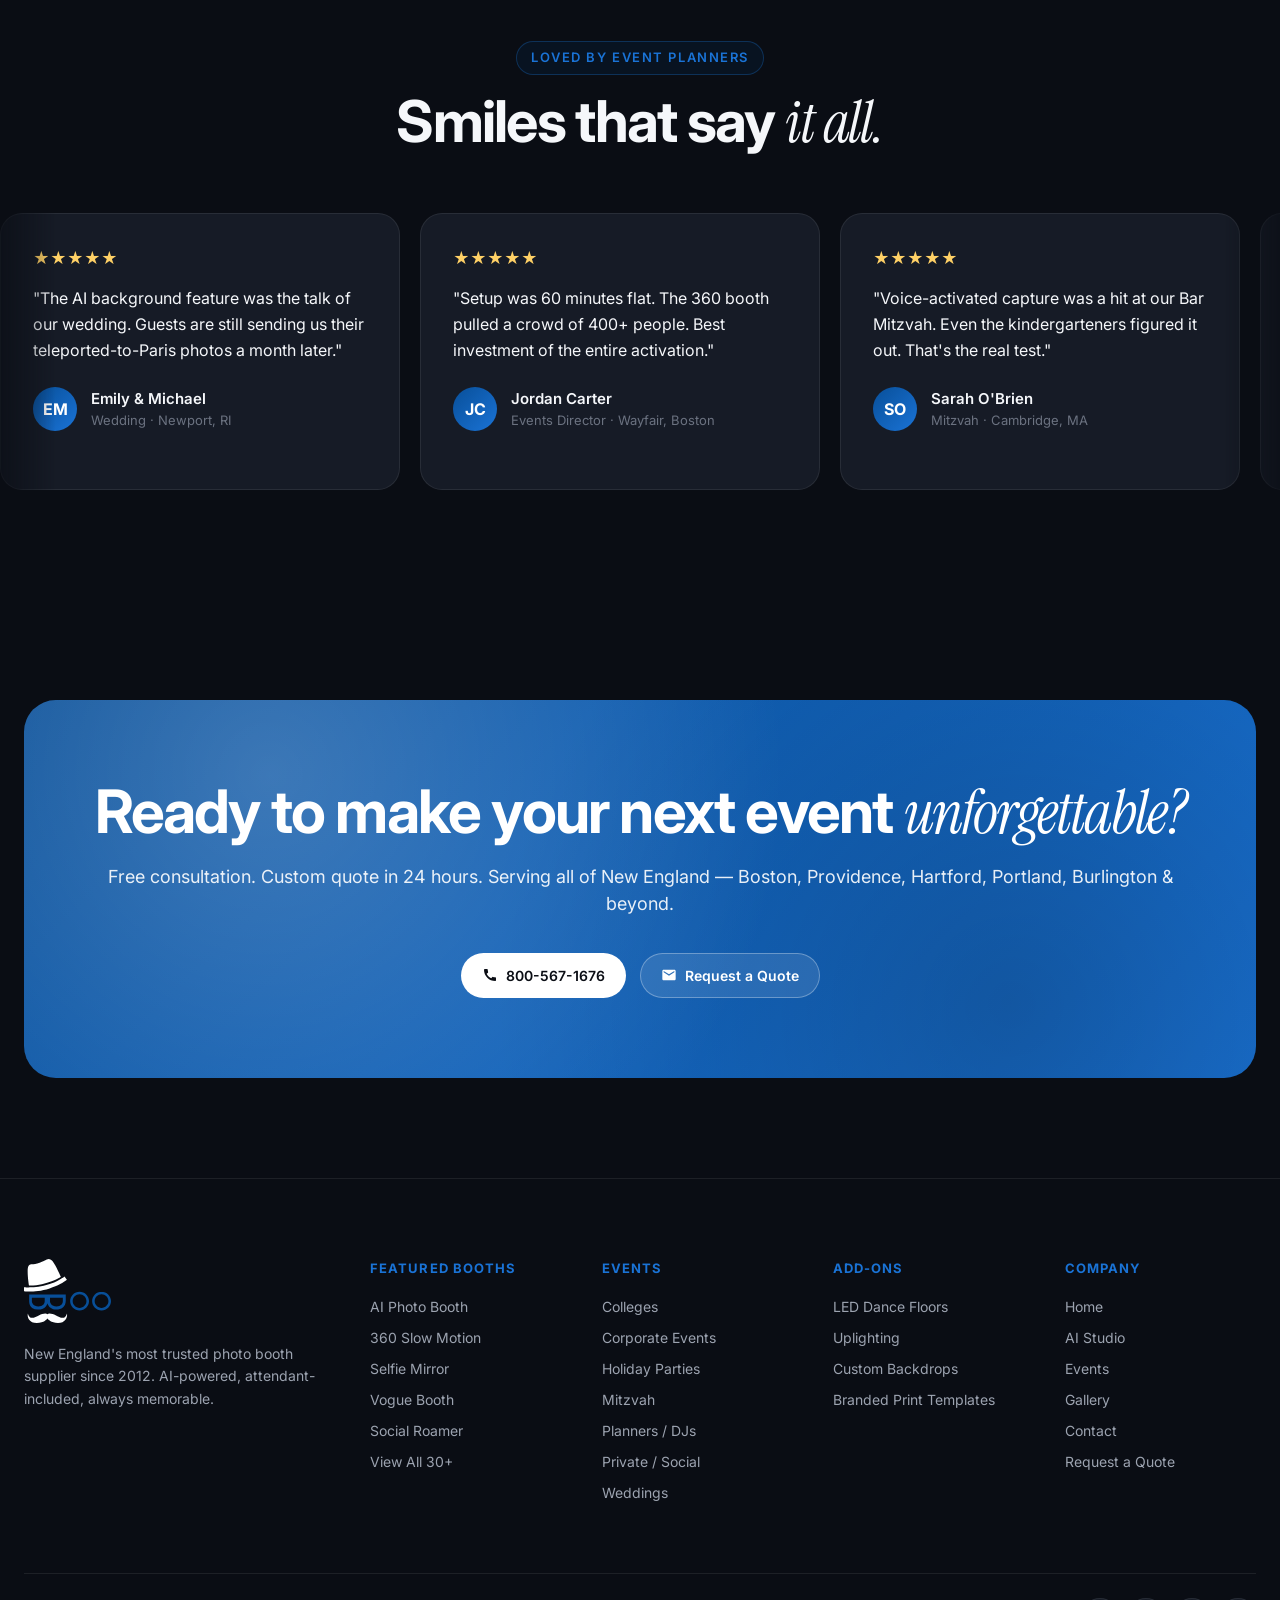
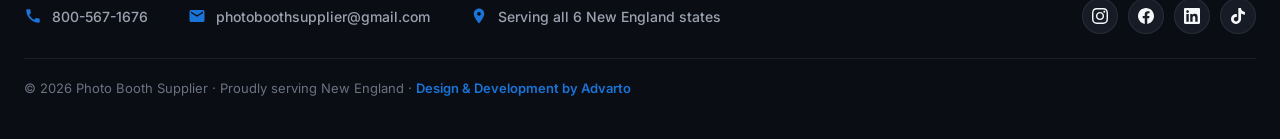
==== commit 2ffa7621: "Product updated" ====
--- a/index.html
+++ b/index.html
@@ -35,34 +35,67 @@
 
     <div class="hero-visual">
       <div class="hero-orb"></div>
-      <div class="mockup-card">
+      <a class="mockup-card booth-showcase-card" id="boothCard" href="ai-studio.html">
         <div class="booth-screen">
-          <div class="ai-slideshow">
-            <img src="assets/ai-booth/ai-glam.jpg" alt="AI portrait — Glam" class="slide" style="animation-delay:0s">
-            <img src="assets/ai-booth/ai-superhero.jpg" alt="AI portrait — Superhero" class="slide" style="animation-delay:5s">
-            <img src="assets/ai-booth/ai-cyberpunk-1.jpg" alt="AI portrait — Cyberpunk" class="slide" style="animation-delay:10s">
-            <img src="assets/ai-booth/ai-astronaut.jpg" alt="AI portrait — Astronaut" class="slide" style="animation-delay:15s">
-            <img src="assets/ai-booth/ai-vintage.jpg" alt="AI portrait — Vintage" class="slide" style="animation-delay:20s">
+          <div class="booth-slides">
+            <img src="assets/Booths/AI Photo Booth.jpg"          alt="AI Photo Booth"        class="booth-slide active">
+            <img src="assets/Booths/360 Slow Motion Booth.jpg"   alt="360° Slow Motion Booth" class="booth-slide">
+            <img src="assets/Booths/Giant Mirror Booth.jpg"      alt="Giant Mirror Booth"    class="booth-slide">
+            <img src="assets/Booths/Glam Photo Booth.jpg"        alt="Glam Photo Booth"      class="booth-slide">
+            <img src="assets/Booths/Deluxe Social Roamer.jpg"    alt="Deluxe Social Roamer"  class="booth-slide">
           </div>
         </div>
         <div class="booth-controls">
-          <div class="booth-rec"><span class="rec-dot"></span>AI ENHANCING</div>
-          <div class="booth-shutter"></div>
-        </div>
-      </div>
-      <div class="floating-tag ft-1">
-        <div class="icon"><svg viewBox="0 0 24 24"><path d="M12 2l1.5 4.5L18 8l-4.5 1.5L12 14l-1.5-4.5L6 8l4.5-1.5L12 2zm6 10l.94 2.56L21.5 15l-2.56.94L18 18.5l-.94-2.56L14.5 15l2.56-.94L18 12zM6 14l.94 2.56L9.5 17.5l-2.56.94L6 21l-.94-2.56L2.5 17.5l2.56-.94L6 14z"/></svg></div>
-        <span>AI Filters Applied</span>
-      </div>
-      <div class="floating-tag ft-2">
-        <div class="icon"><svg viewBox="0 0 24 24"><path d="M18 16.08c-.76 0-1.44.3-1.96.77L8.91 12.7c.05-.23.09-.46.09-.7s-.04-.47-.09-.7l7.05-4.11c.54.5 1.25.81 2.04.81 1.66 0 3-1.34 3-3s-1.34-3-3-3-3 1.34-3 3c0 .24.04.47.09.7L8.04 9.81C7.5 9.31 6.79 9 6 9c-1.66 0-3 1.34-3 3s1.34 3 3 3c.79 0 1.5-.31 2.04-.81l7.12 4.16c-.05.21-.08.43-.08.65 0 1.61 1.31 2.92 2.92 2.92s2.92-1.31 2.92-2.92-1.31-2.92-2.92-2.92z"/></svg></div>
-        <span>Sharing to iMessage</span>
-      </div>
-      <div class="floating-tag ft-3">
-        <div class="icon"><svg viewBox="0 0 24 24"><path d="M17 10.5V7c0-.55-.45-1-1-1H4c-.55 0-1 .45-1 1v10c0 .55.45 1 1 1h12c.55 0 1-.45 1-1v-3.5l4 4v-11l-4 4z"/></svg></div>
-        <span>360° Boomerang Ready</span>
-      </div>
-    </div>
+          <div class="booth-rec"><span class="rec-dot"></span><span id="boothLabel">AI PHOTO BOOTH</span></div>
+          <div class="booth-dots">
+            <span class="bdot active" data-i="0"></span>
+            <span class="bdot" data-i="1"></span>
+            <span class="bdot" data-i="2"></span>
+            <span class="bdot" data-i="3"></span>
+            <span class="bdot" data-i="4"></span>
+          </div>
+        </div>
+      </a>
+    </div>
+
+    <script>
+    (function(){
+      var booths = [
+        { label:'AI PHOTO BOOTH',      href:'ai-studio.html' },
+        { label:'360° SLOW MOTION',    href:'our-booths/index.html' },
+        { label:'GIANT MIRROR BOOTH',  href:'our-booths/index.html' },
+        { label:'GLAM PHOTO BOOTH',    href:'our-booths/index.html' },
+        { label:'DELUXE SOCIAL ROAMER',href:'our-booths/index.html' }
+      ];
+      var slides  = document.querySelectorAll('.booth-slide');
+      var dots    = document.querySelectorAll('.bdot');
+      var label   = document.getElementById('boothLabel');
+      var card    = document.getElementById('boothCard');
+      var current = 0;
+
+      function goTo(n){
+        slides[current].classList.remove('active');
+        dots[current].classList.remove('active');
+        current = n;
+        slides[current].classList.add('active');
+        dots[current].classList.add('active');
+        label.textContent  = booths[current].label;
+        card.href          = booths[current].href;
+      }
+
+      dots.forEach(function(d){
+        d.addEventListener('click', function(e){
+          e.preventDefault();
+          clearInterval(timer);
+          goTo(+d.dataset.i);
+          timer = setInterval(next, 6000);
+        });
+      });
+
+      function next(){ goTo((current + 1) % booths.length); }
+      var timer = setInterval(next, 6000);
+    })();
+    </script>
   </div>
 </header>
 
--- a/css/styles.css
+++ b/css/styles.css
@@ -112,6 +112,15 @@
   .ai-orbit{display:none}
 }
 .caret{font-size:10px;opacity:0.6;transition:transform .25s ease,color .2s ease}
+/* Active page highlight — same pill as hover but always-on */
+.nav-links > li > a.nav-active:not(.ai-link){
+  color:#fff;background:rgba(26,115,214,0.22);
+  box-shadow:inset 0 0 0 1.5px rgba(26,115,214,0.6);
+}
+.nav-links > li > a.nav-active.ai-link{
+  background:linear-gradient(120deg,rgba(26,115,214,0.5) 0%,rgba(124,92,255,0.35) 100%);
+  box-shadow:0 0 22px 6px rgba(26,115,214,0.45),0 0 8px 2px rgba(124,92,255,0.25);
+}
 /* Active parent link while its dropdown is open — shows which menu is open */
 .nav-links > li:has(.dropdown-panel):hover > a{
   color:#fff;background:rgba(26,115,214,0.16);
@@ -408,6 +417,55 @@
   18%  {opacity:1}
   22%  {opacity:0}
   100% {opacity:0}
+}
+
+/* AI Photo Booth video inside hero booth screen */
+.booth-video{
+  position:absolute;inset:0;
+  width:100%;height:100%;
+  object-fit:cover;
+  border-radius:inherit;
+  z-index:1;
+}
+
+/* Rotating booth showcase */
+.booth-showcase-card{
+  text-decoration:none;
+  display:flex;flex-direction:column;
+  cursor:pointer;
+  transition:transform 0.2s ease, box-shadow 0.2s ease;
+}
+.booth-showcase-card:hover{
+  transform:translateY(-4px);
+  box-shadow:0 32px 80px rgba(0,0,0,0.5);
+}
+.booth-slides{
+  position:absolute;inset:0;
+  border-radius:inherit;overflow:hidden;
+  z-index:1;
+}
+.booth-slide{
+  position:absolute;inset:0;
+  width:100%;height:100%;
+  object-fit:cover;
+  opacity:0;
+  transition:opacity 0.8s ease;
+}
+.booth-slide.active{opacity:1;}
+
+/* Dot indicators inside booth-controls */
+.booth-dots{
+  display:flex;align-items:center;gap:6px;
+}
+.bdot{
+  width:7px;height:7px;border-radius:50%;
+  background:rgba(255,255,255,0.3);
+  cursor:pointer;
+  transition:background 0.3s, transform 0.3s;
+}
+.bdot.active{
+  background:#fff;
+  transform:scale(1.3);
 }
 
 /* AI Studio hero collage */
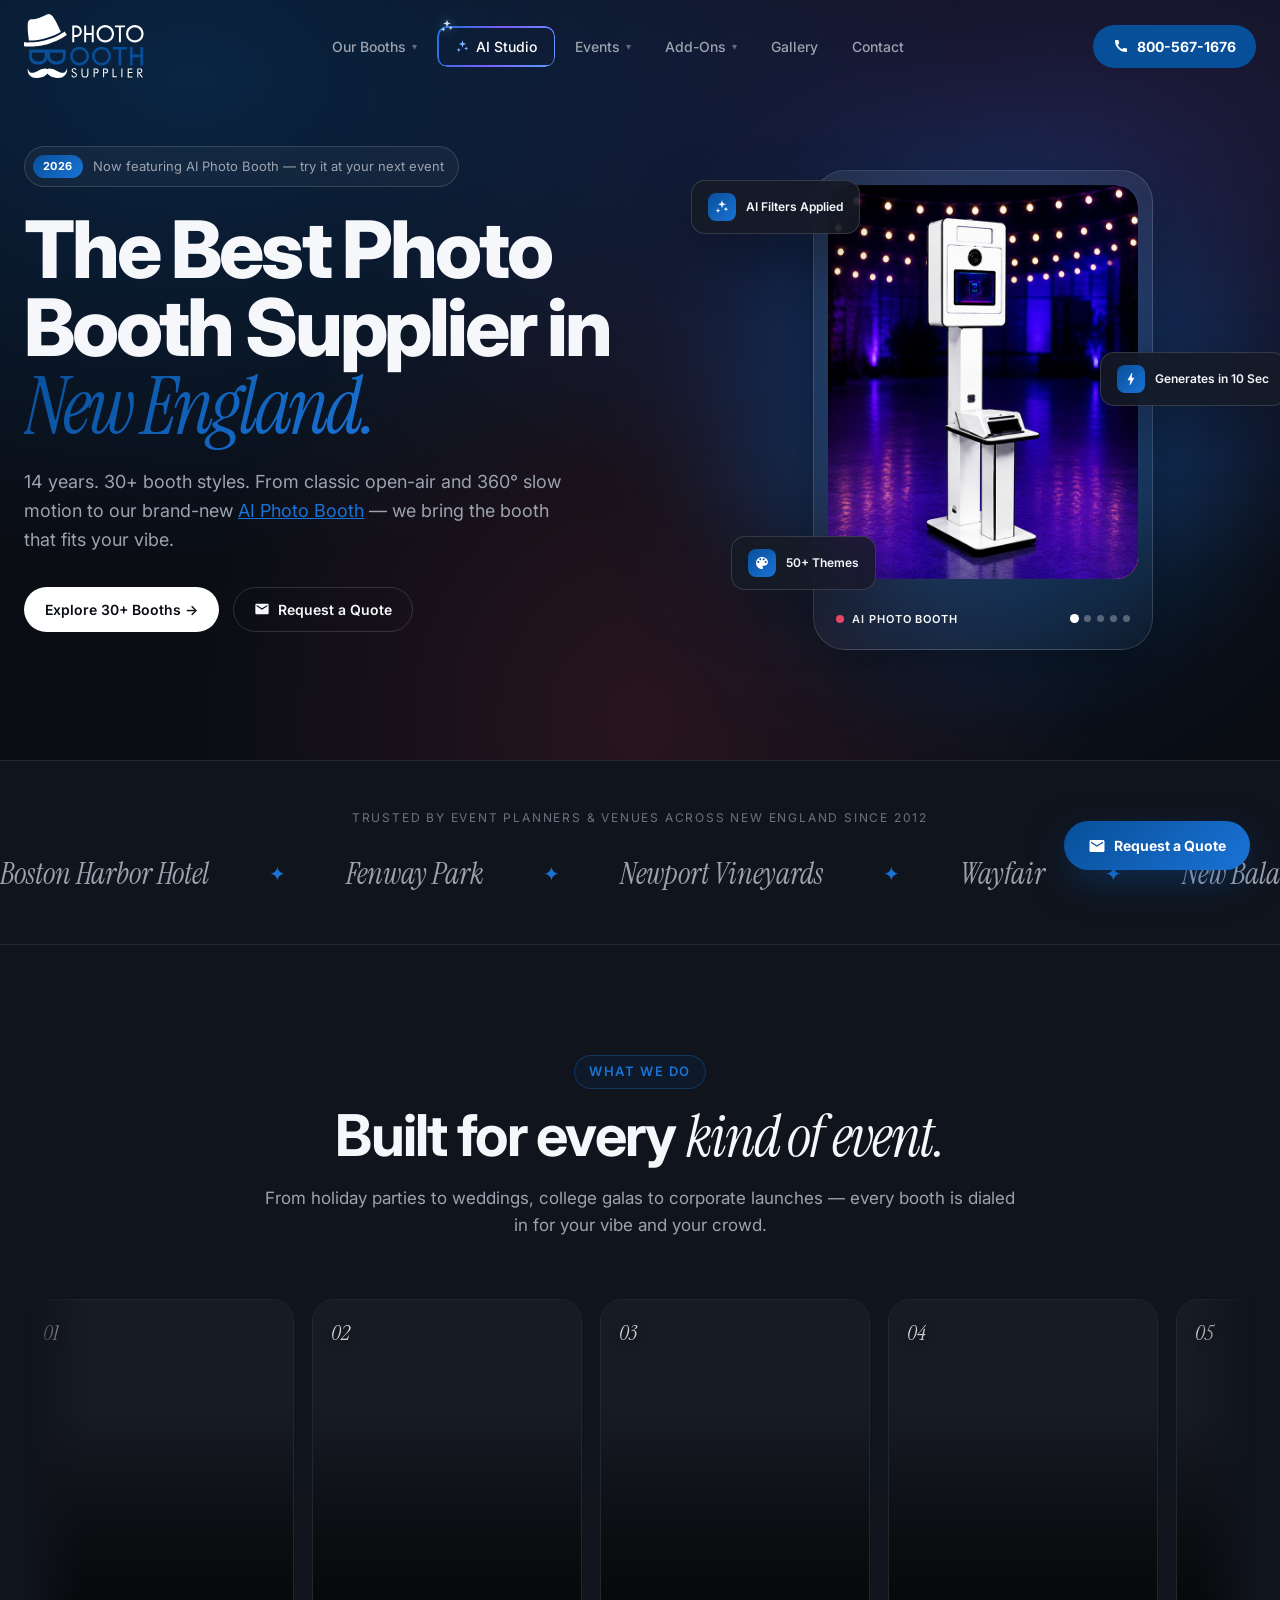
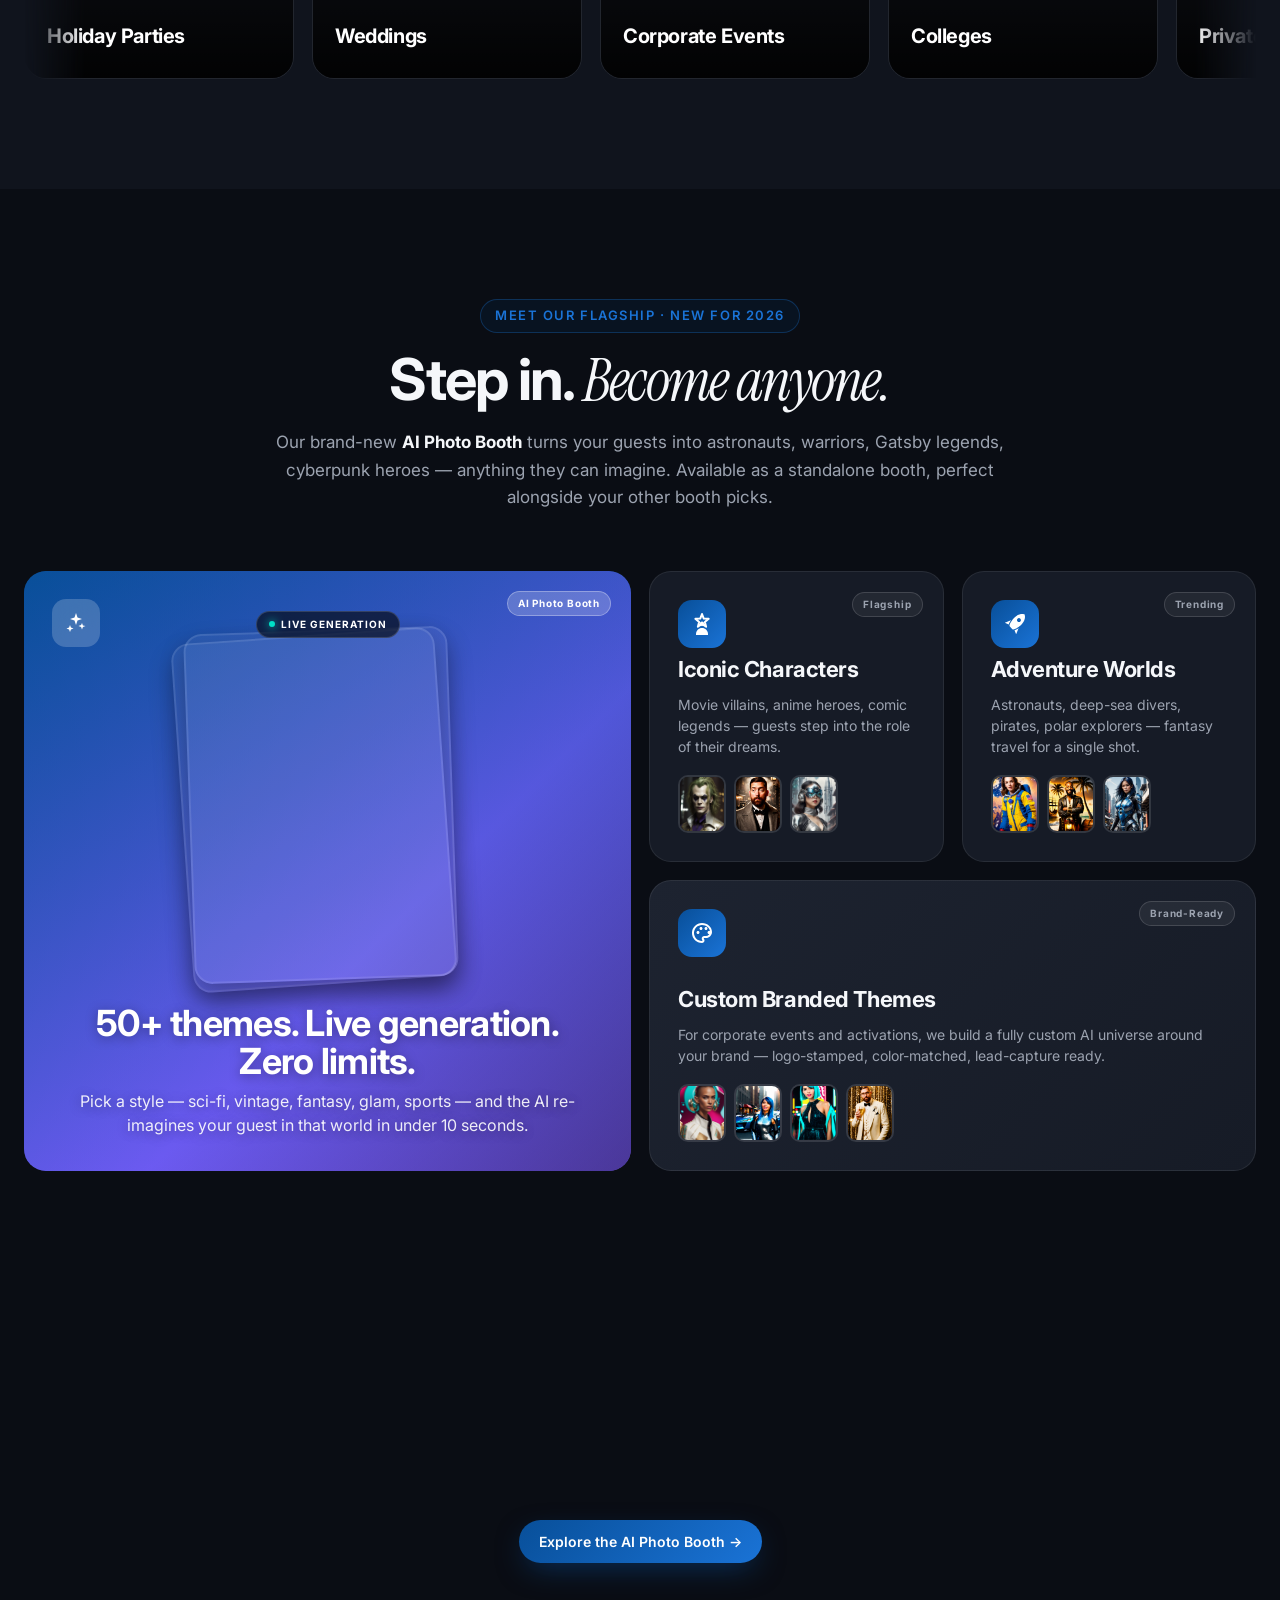
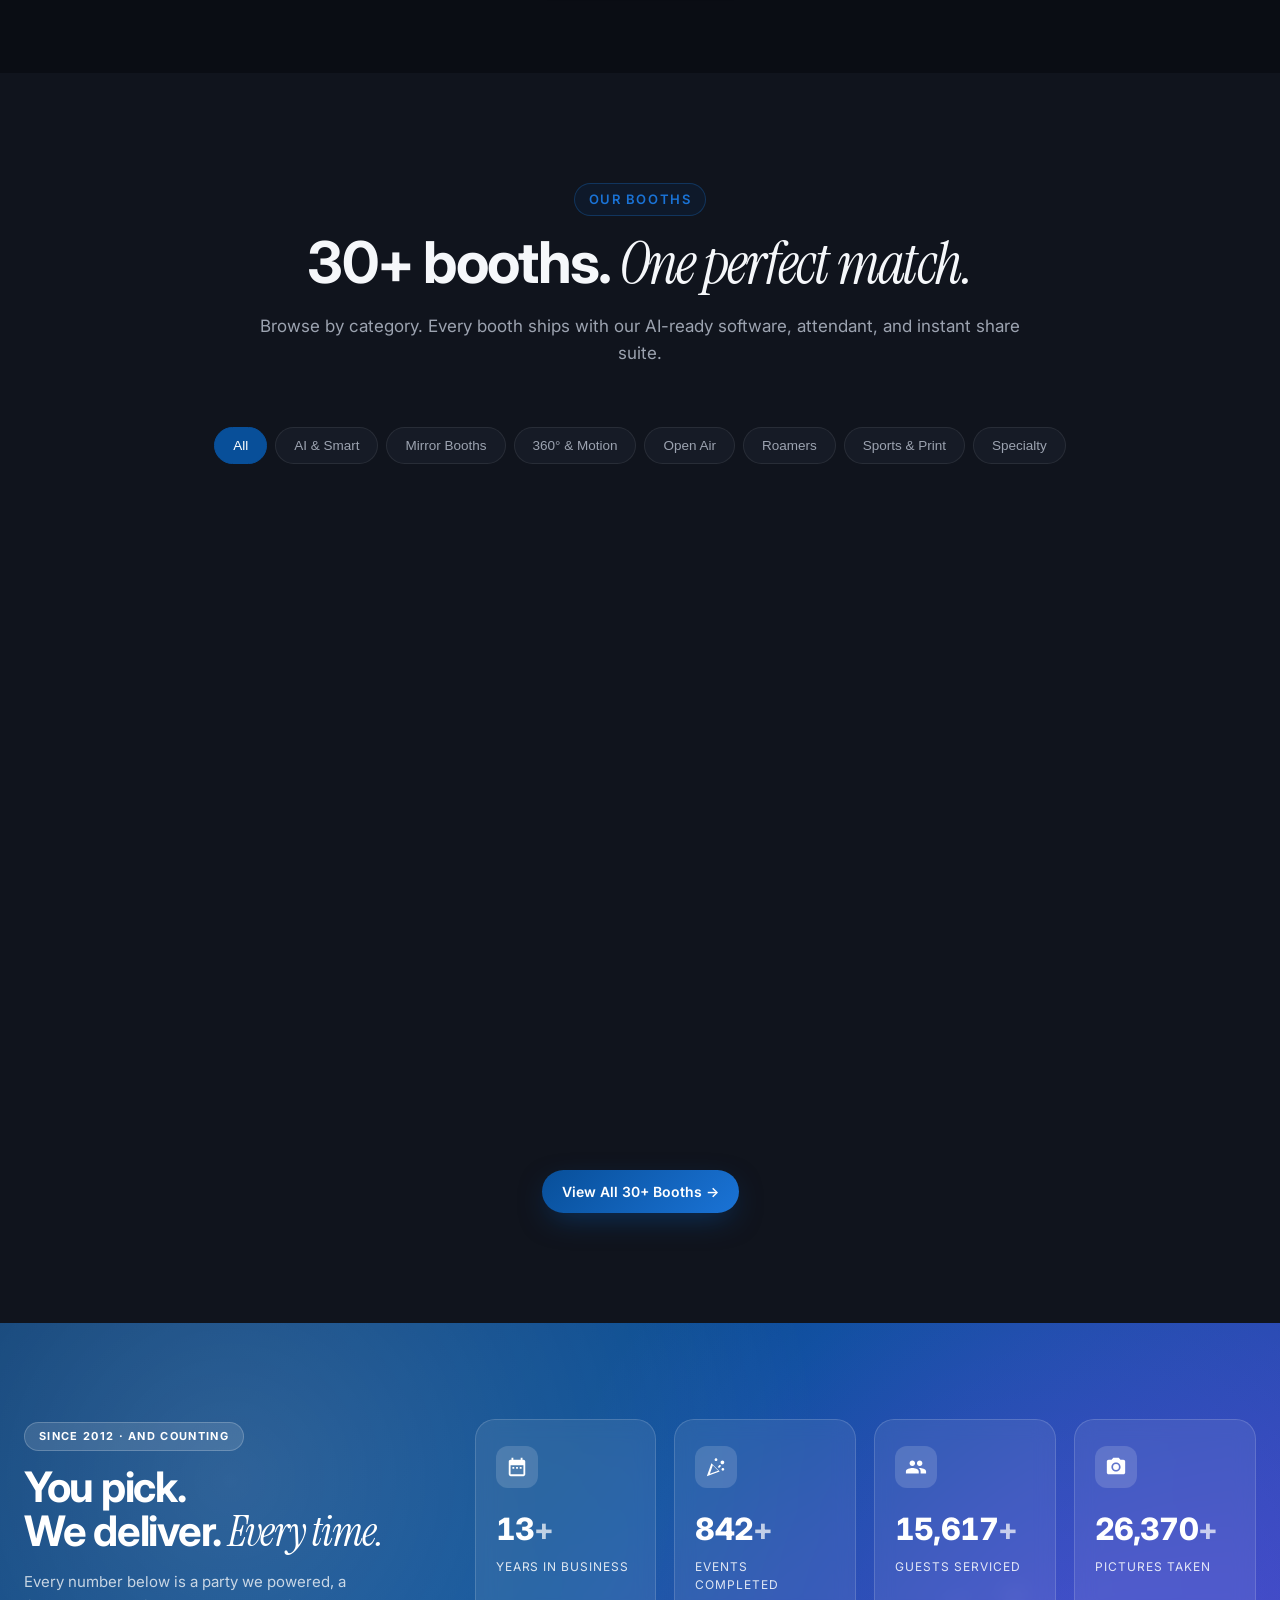
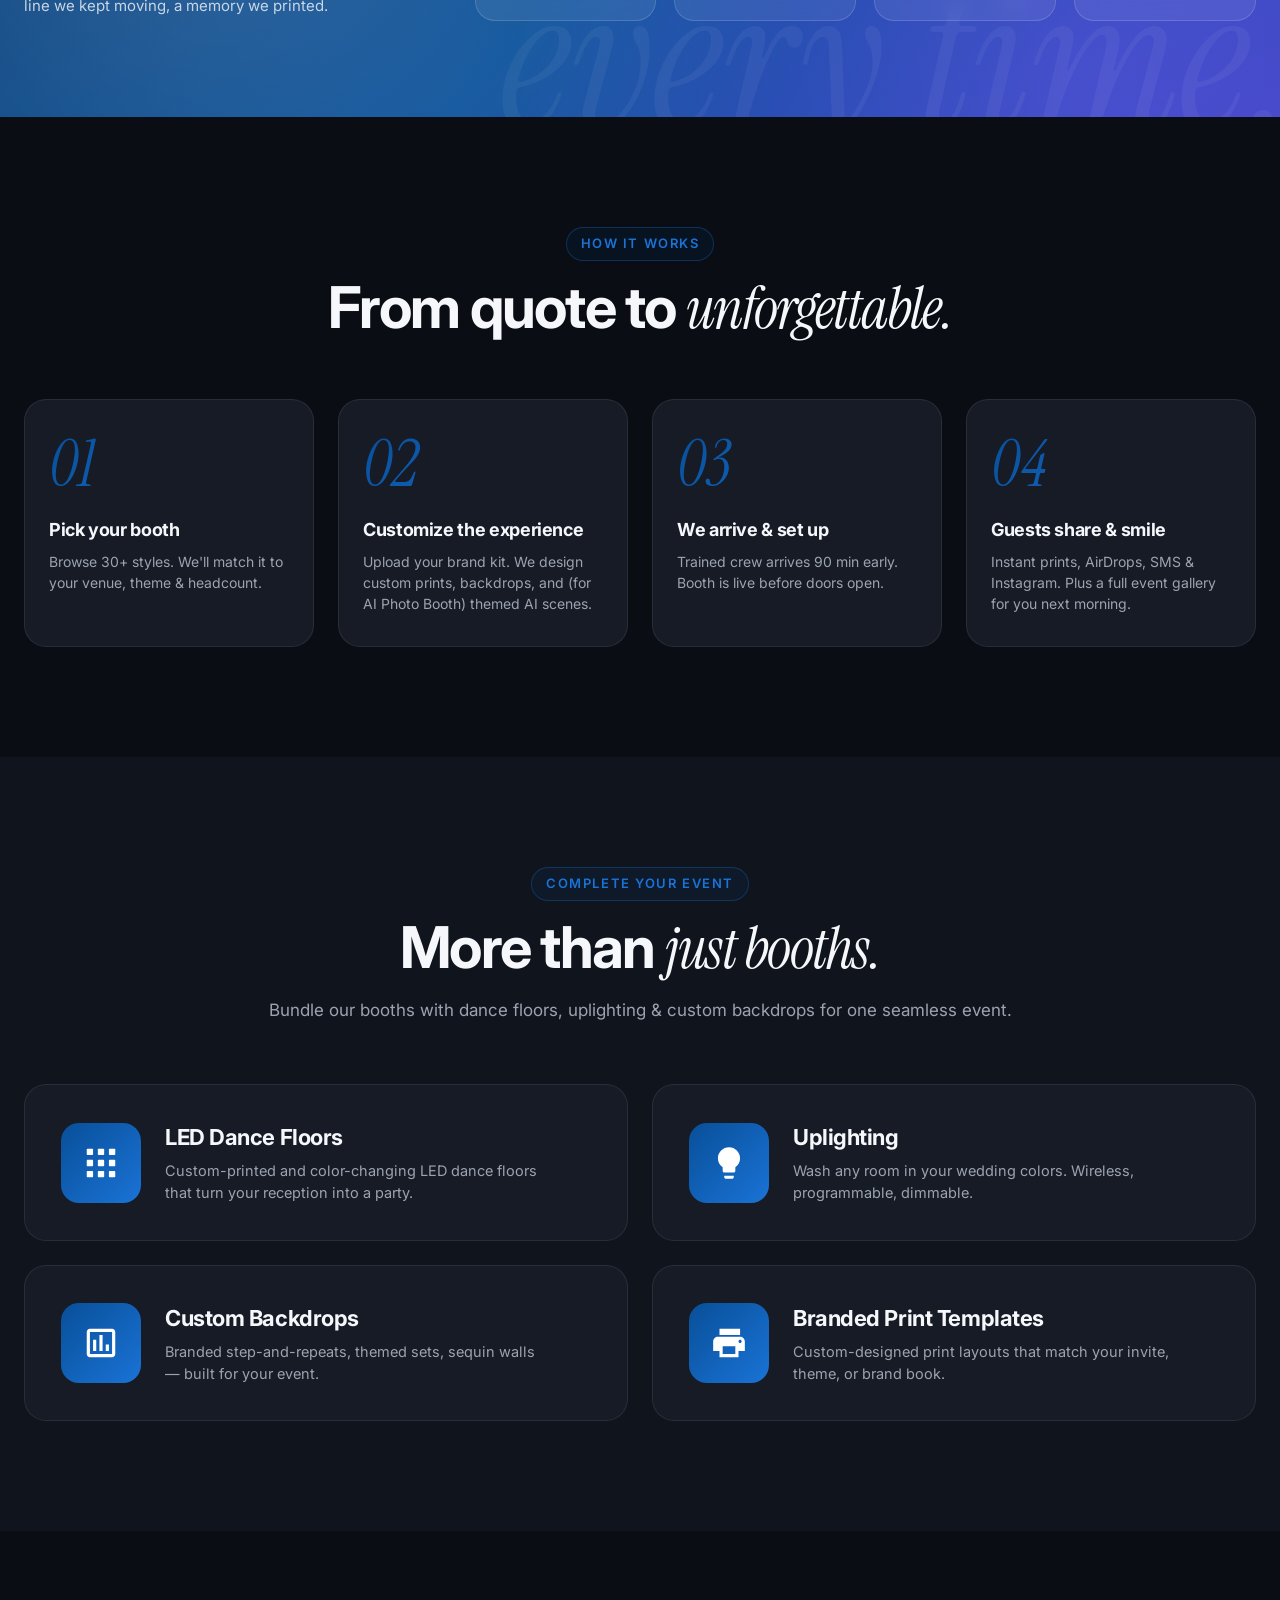
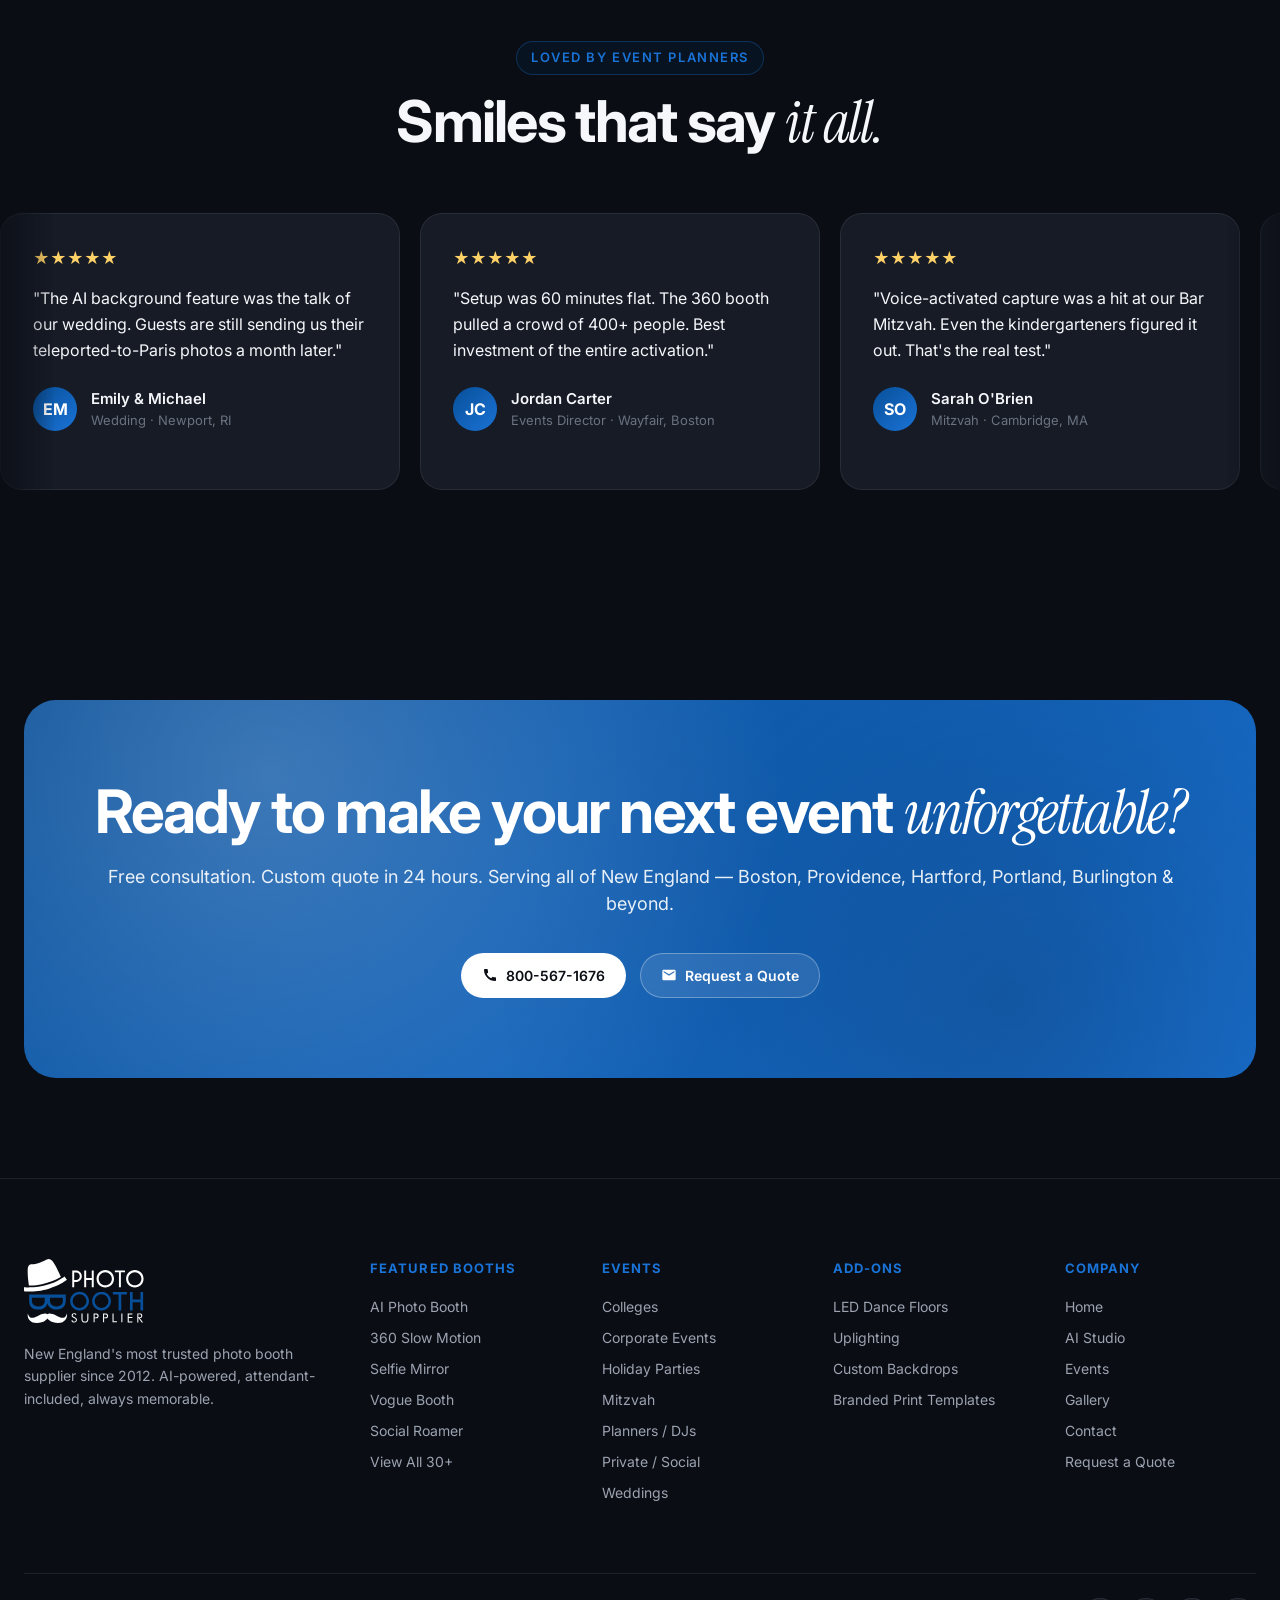
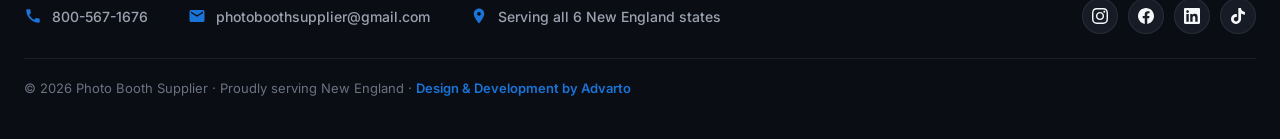
==== commit e3621e60: "update" ====
--- a/index.html
+++ b/index.html
@@ -29,7 +29,7 @@
       </p>
       <div class="hero-actions">
         <a href="our-booths/index.html" class="btn btn-light">Explore 30+ Booths →</a>
-        <a href="#contact" class="btn btn-ghost"><svg class="icon-svg" viewBox="0 0 24 24" style="width:16px;height:16px;flex-shrink:0"><path d="M20 4H4c-1.1 0-2 .9-2 2v12c0 1.1.9 2 2 2h16c1.1 0 2-.9 2-2V6c0-1.1-.9-2-2-2zm0 4l-8 5-8-5V6l8 5 8-5v2z" fill="currentColor"/></svg> Request a Quote</a>
+        <a href="contact/index.html" class="btn btn-ghost"><svg class="icon-svg" viewBox="0 0 24 24" style="width:16px;height:16px;flex-shrink:0"><path d="M20 4H4c-1.1 0-2 .9-2 2v12c0 1.1.9 2 2 2h16c1.1 0 2-.9 2-2V6c0-1.1-.9-2-2-2zm0 4l-8 5-8-5V6l8 5 8-5v2z" fill="currentColor"/></svg> Request a Quote</a>
       </div>
     </div>
 
@@ -38,11 +38,11 @@
       <a class="mockup-card booth-showcase-card" id="boothCard" href="ai-studio.html">
         <div class="booth-screen">
           <div class="booth-slides">
-            <img src="assets/Booths/AI Photo Booth.jpg"          alt="AI Photo Booth"        class="booth-slide active">
-            <img src="assets/Booths/360 Slow Motion Booth.jpg"   alt="360° Slow Motion Booth" class="booth-slide">
-            <img src="assets/Booths/Giant Mirror Booth.jpg"      alt="Giant Mirror Booth"    class="booth-slide">
-            <img src="assets/Booths/Glam Photo Booth.jpg"        alt="Glam Photo Booth"      class="booth-slide">
-            <img src="assets/Booths/Deluxe Social Roamer.jpg"    alt="Deluxe Social Roamer"  class="booth-slide">
+            <img src="assets/Home Header 5 Images/001_AI Photo Booth.jpg"                    alt="AI Photo Booth"                   class="booth-slide active">
+            <img src="assets/Home Header 5 Images/002_Glam Photo Booth.jpg"                  alt="Glam Photo Booth"                 class="booth-slide">
+            <img src="assets/Home Header 5 Images/003_Deluxe Social Roamer.jpg"              alt="Deluxe Social Roamer"             class="booth-slide">
+            <img src="assets/Home Header 5 Images/004_Draw Me Bot Station.jpg"               alt="Draw Me Bot Station"              class="booth-slide">
+            <img src="assets/Home Header 5 Images/005_Custom Sports and Trading Cards.jpg"   alt="Custom Sports & Trading Cards"    class="booth-slide">
           </div>
         </div>
         <div class="booth-controls">
@@ -56,22 +56,68 @@
           </div>
         </div>
       </a>
+
+      <!-- Dynamic floating tags -->
+      <div class="floating-tag ft-1" id="ft1">
+        <div class="icon"><svg viewBox="0 0 24 24"><path id="ft1-icon" d="M12 2l1.5 4.5L18 8l-4.5 1.5L12 14l-1.5-4.5L6 8l4.5-1.5L12 2zm6 10l.94 2.56L21.5 15l-2.56.94L18 18.5l-.94-2.56L14.5 15l2.56-.94L18 12zM6 14l.94 2.56L9.5 17.5l-2.56.94L6 21l-.94-2.56L2.5 17.5l2.56-.94L6 14z" fill="#fff"/></svg></div>
+        <span id="ft1-text">AI Filters Applied</span>
+      </div>
+      <div class="floating-tag ft-2" id="ft2">
+        <div class="icon"><svg viewBox="0 0 24 24"><path id="ft2-icon" d="M11 21h-1l1-7H7.5c-.58 0-.57-.32-.38-.66.19-.34.05-.08.07-.12C8.48 10.94 10.42 7.54 13 3h1l-1 7h3.5c.49 0 .56.33.47.51l-.07.15C12.96 17.55 11 21 11 21z" fill="#fff"/></svg></div>
+        <span id="ft2-text">Generates in 10 Sec</span>
+      </div>
+      <div class="floating-tag ft-3" id="ft3">
+        <div class="icon"><svg viewBox="0 0 24 24"><path id="ft3-icon" d="M12 3c-4.97 0-9 4.03-9 9s4.03 9 9 9c.83 0 1.5-.67 1.5-1.5 0-.39-.15-.74-.39-1.01-.23-.26-.38-.61-.38-.99 0-.83.67-1.5 1.5-1.5H16c2.76 0 5-2.24 5-5 0-4.42-4.03-8-9-8zm-5.5 9c-.83 0-1.5-.67-1.5-1.5S5.67 9 6.5 9 8 9.67 8 10.5 7.33 12 6.5 12zm3-4C8.67 8 8 7.33 8 6.5S8.67 5 9.5 5s1.5.67 1.5 1.5S10.33 8 9.5 8zm5 0c-.83 0-1.5-.67-1.5-1.5S13.67 5 14.5 5s1.5.67 1.5 1.5S15.33 8 14.5 8zm3 4c-.83 0-1.5-.67-1.5-1.5S16.67 9 17.5 9s1.5.67 1.5 1.5-.67 1.5-1.5 1.5z" fill="#fff"/></svg></div>
+        <span id="ft3-text">50+ Themes</span>
+      </div>
     </div>
 
     <script>
     (function(){
+      var IC = {
+        sparkle:  'M12 2l1.5 4.5L18 8l-4.5 1.5L12 14l-1.5-4.5L6 8l4.5-1.5L12 2zm6 10l.94 2.56L21.5 15l-2.56.94L18 18.5l-.94-2.56L14.5 15l2.56-.94L18 12zM6 14l.94 2.56L9.5 17.5l-2.56.94L6 21l-.94-2.56L2.5 17.5l2.56-.94L6 14z',
+        lightning:'M11 21h-1l1-7H7.5c-.58 0-.57-.32-.38-.66.19-.34.05-.08.07-.12C8.48 10.94 10.42 7.54 13 3h1l-1 7h3.5c.49 0 .56.33.47.51l-.07.15C12.96 17.55 11 21 11 21z',
+        palette:  'M12 3c-4.97 0-9 4.03-9 9s4.03 9 9 9c.83 0 1.5-.67 1.5-1.5 0-.39-.15-.74-.39-1.01-.23-.26-.38-.61-.38-.99 0-.83.67-1.5 1.5-1.5H16c2.76 0 5-2.24 5-5 0-4.42-4.03-8-9-8zm-5.5 9c-.83 0-1.5-.67-1.5-1.5S5.67 9 6.5 9 8 9.67 8 10.5 7.33 12 6.5 12zm3-4C8.67 8 8 7.33 8 6.5S8.67 5 9.5 5s1.5.67 1.5 1.5S10.33 8 9.5 8zm5 0c-.83 0-1.5-.67-1.5-1.5S13.67 5 14.5 5s1.5.67 1.5 1.5S15.33 8 14.5 8zm3 4c-.83 0-1.5-.67-1.5-1.5S16.67 9 17.5 9s1.5.67 1.5 1.5-.67 1.5-1.5 1.5z',
+        star:     'M12 2l3.09 6.26L22 9.27l-5 4.87 1.18 6.88L12 17.77l-6.18 3.25L7 14.14 2 9.27l6.91-1.01L12 2z',
+        print:    'M19 8H5c-1.66 0-3 1.34-3 3v6h4v4h12v-4h4v-6c0-1.66-1.34-3-3-3zm-3 11H8v-5h8v5zm3-7c-.55 0-1-.45-1-1s.45-1 1-1 1 .45 1 1-.45 1-1 1zm-1-9H6v4h13V3z',
+        check:    'M9 16.17L4.83 12l-1.42 1.41L9 19 21 7l-1.41-1.41z',
+        share:    'M18 16.08c-.76 0-1.44.3-1.96.77L8.91 12.7c.05-.23.09-.46.09-.7s-.04-.47-.09-.7l7.05-4.11c.54.5 1.25.81 2.04.81 1.66 0 3-1.34 3-3s-1.34-3-3-3-3 1.34-3 3c0 .24.04.47.09.7L8.04 9.81C7.5 9.31 6.79 9 6 9c-1.66 0-3 1.34-3 3s1.34 3 3 3c.79 0 1.5-.31 2.04-.81l7.12 4.16c-.05.21-.08.43-.08.65 0 1.61 1.31 2.92 2.92 2.92s2.92-1.31 2.92-2.92-1.31-2.92-2.92-2.92z',
+        people:   'M16 11c1.66 0 2.99-1.34 2.99-3S17.66 5 16 5c-1.66 0-3 1.34-3 3s1.34 3 3 3zm-8 0c1.66 0 2.99-1.34 2.99-3S9.66 5 8 5C6.34 5 5 6.34 5 8s1.34 3 3 3zm0 2c-2.33 0-7 1.17-7 3.5V19h14v-2.5c0-2.33-4.67-3.5-7-3.5zm8 0c-.29 0-.62.02-.97.05 1.16.84 1.97 1.97 1.97 3.45V19h6v-2.5c0-2.33-4.67-3.5-7-3.5z',
+        draw:     'M7 14c-1.66 0-3 1.34-3 3 0 1.31-1.16 2-2 2 .92 1.22 2.49 2 4 2 2.21 0 4-1.79 4-4 0-1.66-1.34-3-3-3zm13.71-9.37l-1.34-1.34c-.39-.39-1.02-.39-1.41 0L9 12.25 11.75 15l8.96-8.96c.39-.39.39-1.02 0-1.41z',
+        trophy:   'M19 5h-2V3H7v2H5c-1.1 0-2 .9-2 2v1c0 2.55 1.92 4.63 4.39 4.94.63 1.5 1.98 2.63 3.61 2.96V19H7v2h10v-2h-4v-3.1c1.63-.33 2.98-1.46 3.61-2.96C19.08 12.63 21 10.55 21 8V7c0-1.1-.9-2-2-2z',
+        camera:   'M9 3L7.17 5H4c-1.1 0-2 .9-2 2v12c0 1.1.9 2 2 2h16c1.1 0 2-.9 2-2V7c0-1.1-.9-2-2-2h-3.17L15 3H9zm3 15c-2.76 0-5-2.24-5-5s2.24-5 5-5 5 2.24 5 5-2.24 5-5 5z'
+      };
+
       var booths = [
-        { label:'AI PHOTO BOOTH',      href:'ai-studio.html' },
-        { label:'360° SLOW MOTION',    href:'our-booths/index.html' },
-        { label:'GIANT MIRROR BOOTH',  href:'our-booths/index.html' },
-        { label:'GLAM PHOTO BOOTH',    href:'our-booths/index.html' },
-        { label:'DELUXE SOCIAL ROAMER',href:'our-booths/index.html' }
+        { label:'AI PHOTO BOOTH',       href:'ai-studio.html',
+          tags:[{i:IC.sparkle,t:'AI Filters Applied'},{i:IC.lightning,t:'Generates in 10 Sec'},{i:IC.palette,t:'50+ Themes'}] },
+        { label:'GLAM PHOTO BOOTH',     href:'our-booths/index.html#booth-glam-photo-booth',
+          tags:[{i:IC.star,t:'Beauty Filter Built-in'},{i:IC.print,t:'Instant Print'},{i:IC.camera,t:'Red Carpet Ready'}] },
+        { label:'DELUXE SOCIAL ROAMER', href:'our-booths/index.html#booth-deluxe-social-roamer',
+          tags:[{i:IC.people,t:'Roams the Crowd'},{i:IC.share,t:'Instant Sharing'},{i:IC.check,t:'No Setup Needed'}] },
+        { label:'DRAW ME BOT STATION',  href:'our-booths/index.html#booth-draw-me-bot-station',
+          tags:[{i:IC.draw,t:'Live Art Creation'},{i:IC.sparkle,t:'AI-Powered Drawing'},{i:IC.camera,t:'Unique Keepsake'}] },
+        { label:'CUSTOM SPORTS CARDS',  href:'our-booths/index.html#booth-custom-sports-trading-cards',
+          tags:[{i:IC.trophy,t:'Custom Trading Cards'},{i:IC.print,t:'Print & Share'},{i:IC.palette,t:'Personalized Design'}] }
       ];
+
       var slides  = document.querySelectorAll('.booth-slide');
       var dots    = document.querySelectorAll('.bdot');
       var label   = document.getElementById('boothLabel');
       var card    = document.getElementById('boothCard');
+      var tagEls  = [document.getElementById('ft1'), document.getElementById('ft2'), document.getElementById('ft3')];
       var current = 0;
+
+      function updateTags(tags){
+        tagEls.forEach(function(el){ el.style.opacity = '0'; });
+        setTimeout(function(){
+          tags.forEach(function(tag, i){
+            document.getElementById('ft'+(i+1)+'-icon').setAttribute('d', tag.i);
+            document.getElementById('ft'+(i+1)+'-text').textContent = tag.t;
+          });
+          tagEls.forEach(function(el){ el.style.opacity = '1'; });
+        }, 350);
+      }
 
       function goTo(n){
         slides[current].classList.remove('active');
@@ -79,8 +125,9 @@
         current = n;
         slides[current].classList.add('active');
         dots[current].classList.add('active');
-        label.textContent  = booths[current].label;
-        card.href          = booths[current].href;
+        label.textContent = booths[current].label;
+        card.href         = booths[current].href;
+        updateTags(booths[current].tags);
       }
 
       dots.forEach(function(d){
--- a/css/styles.css
+++ b/css/styles.css
@@ -389,6 +389,7 @@
   display:flex;align-items:center;gap:10px;
   font-size:12px;font-weight:600;
   box-shadow:var(--shadow);animation:float 5s ease-in-out infinite;
+  transition:opacity 0.35s ease;
 }
 .floating-tag .icon{width:28px;height:28px;border-radius:8px;display:grid;place-items:center;background:var(--gradient-brand)}
 .floating-tag .icon svg{width:16px;height:16px;fill:#fff}
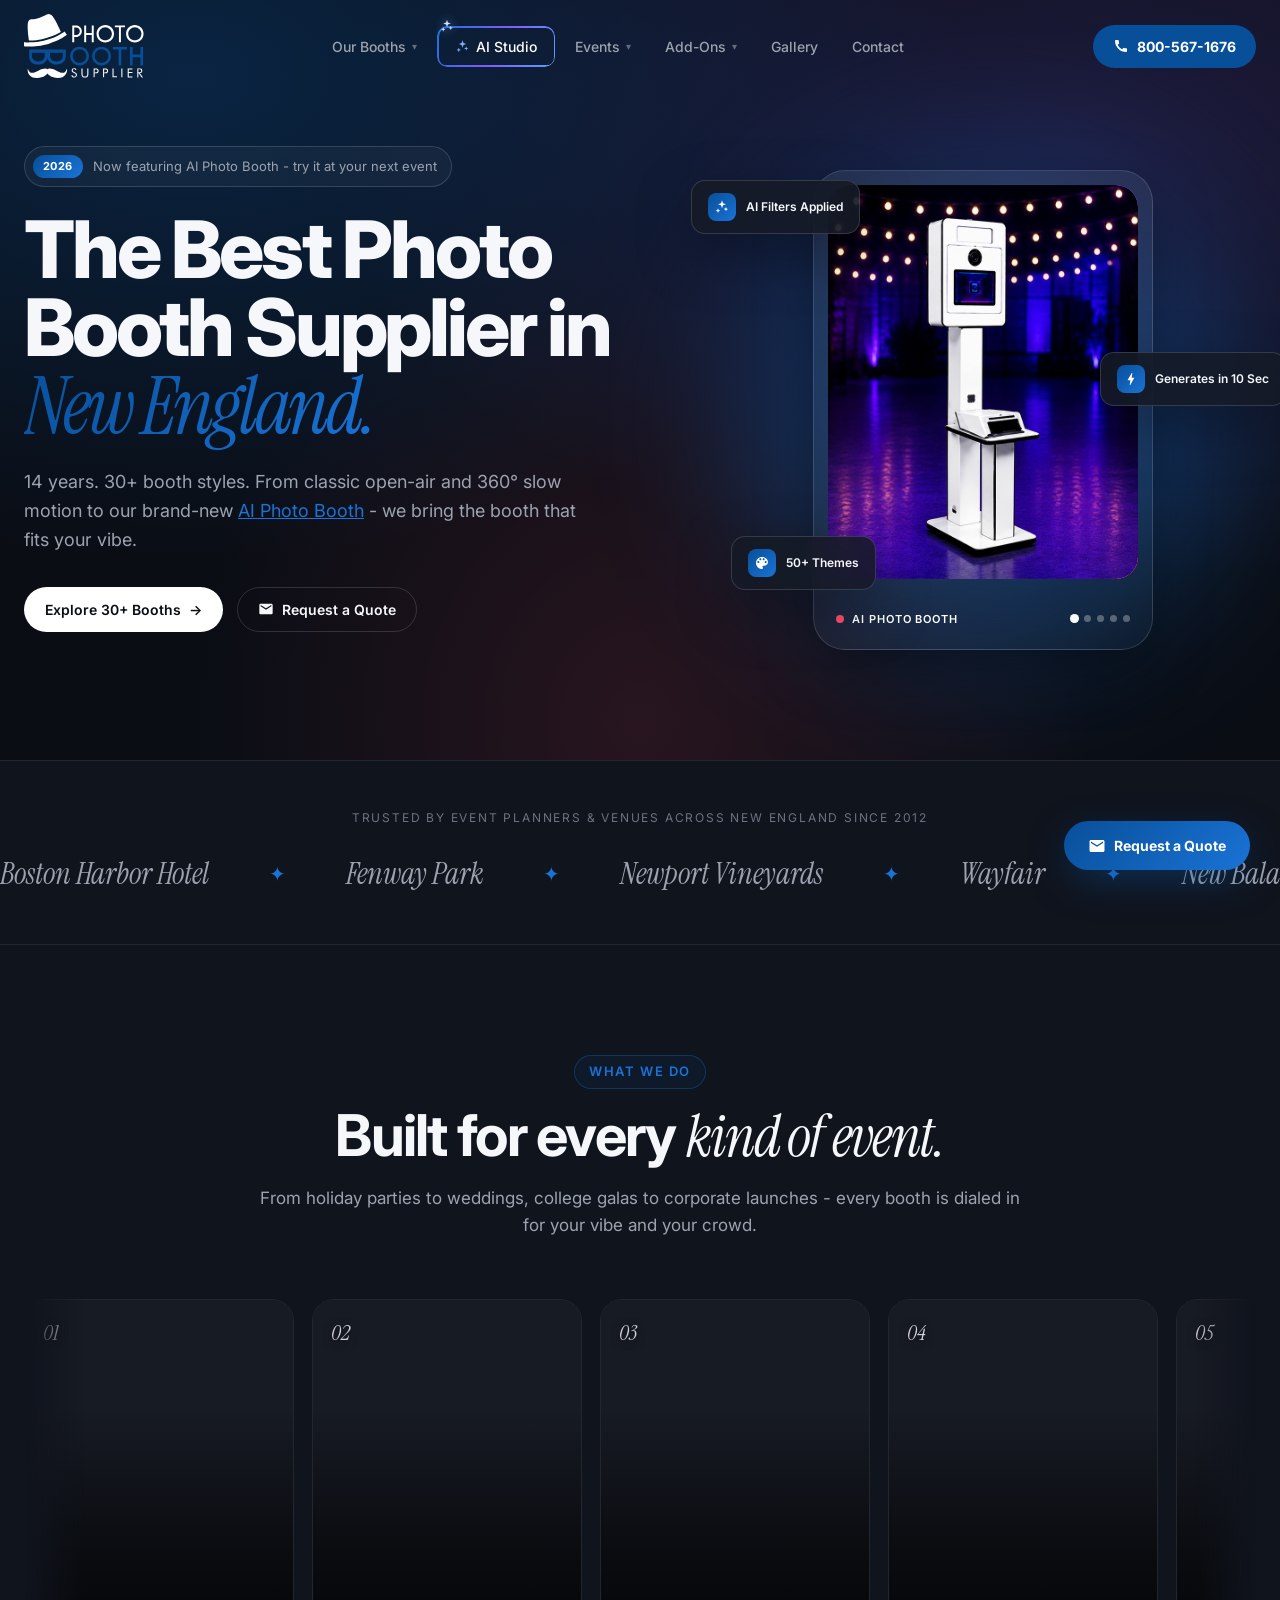
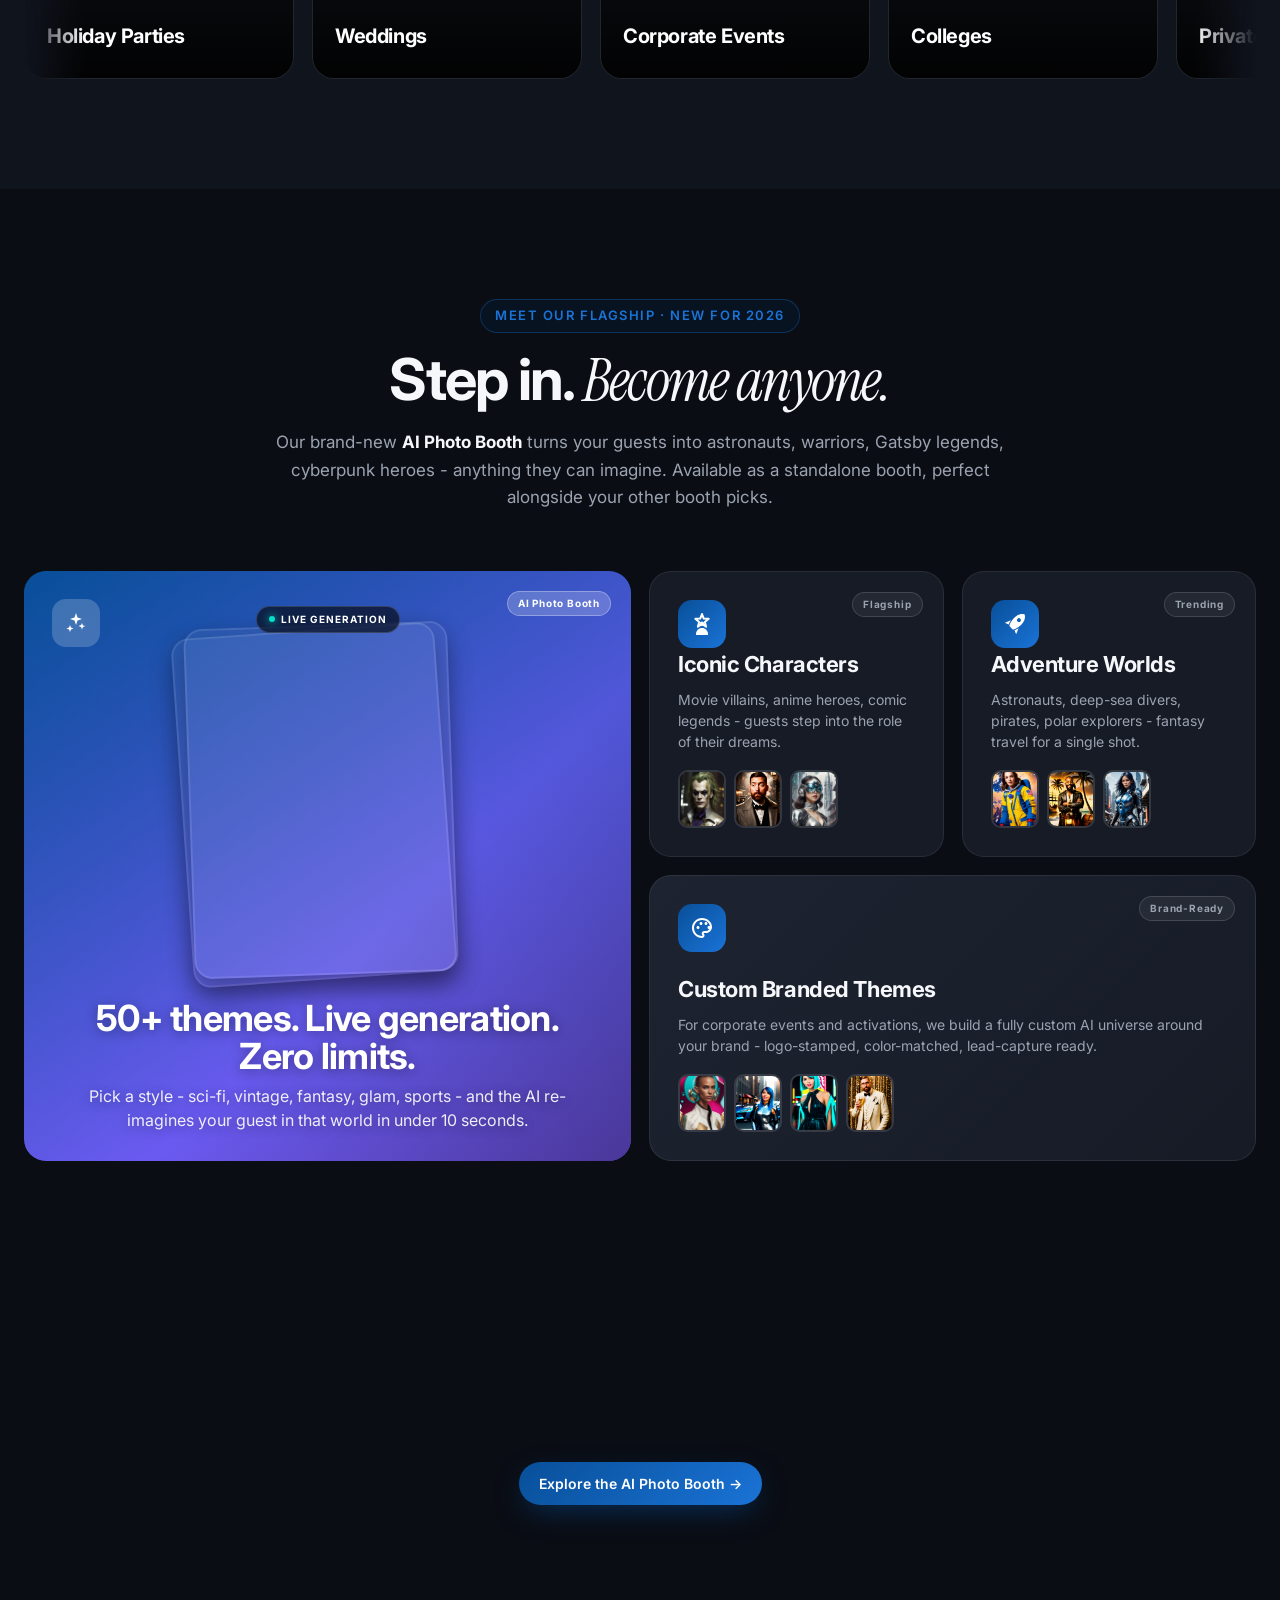
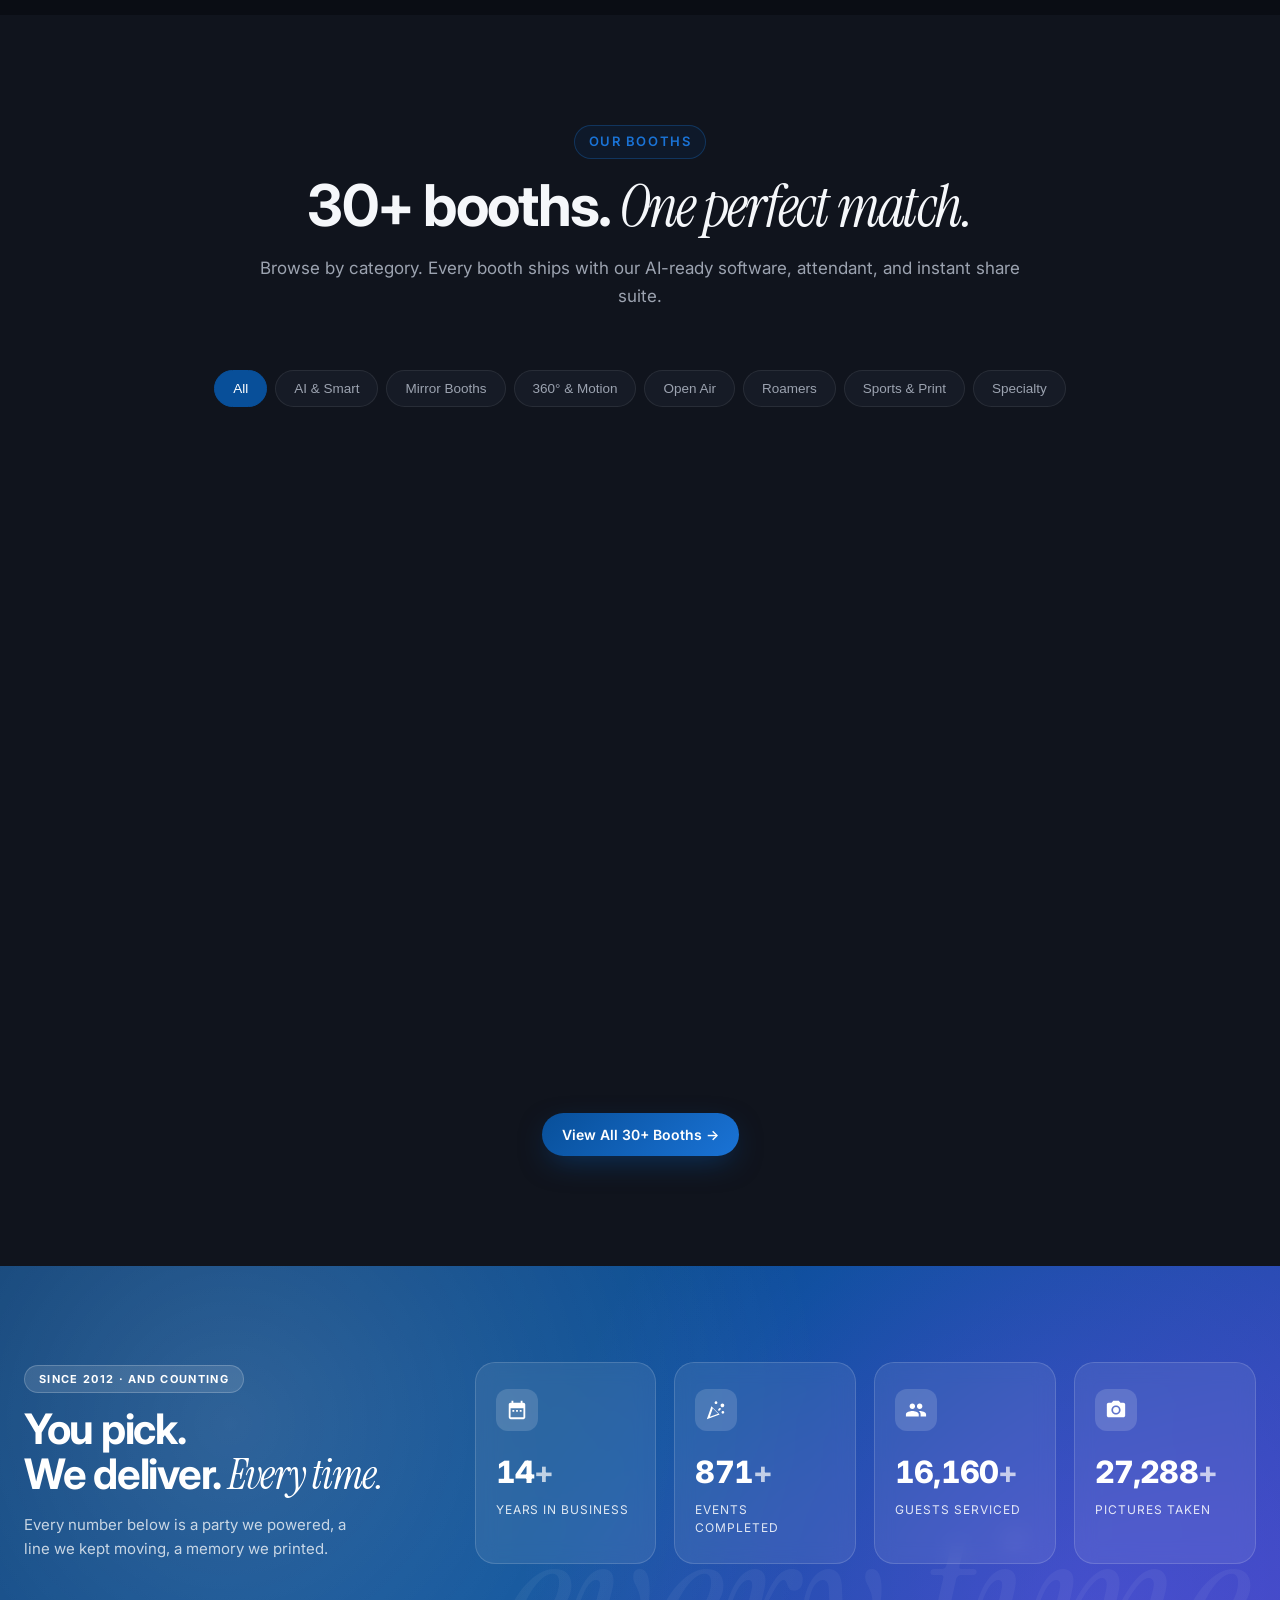
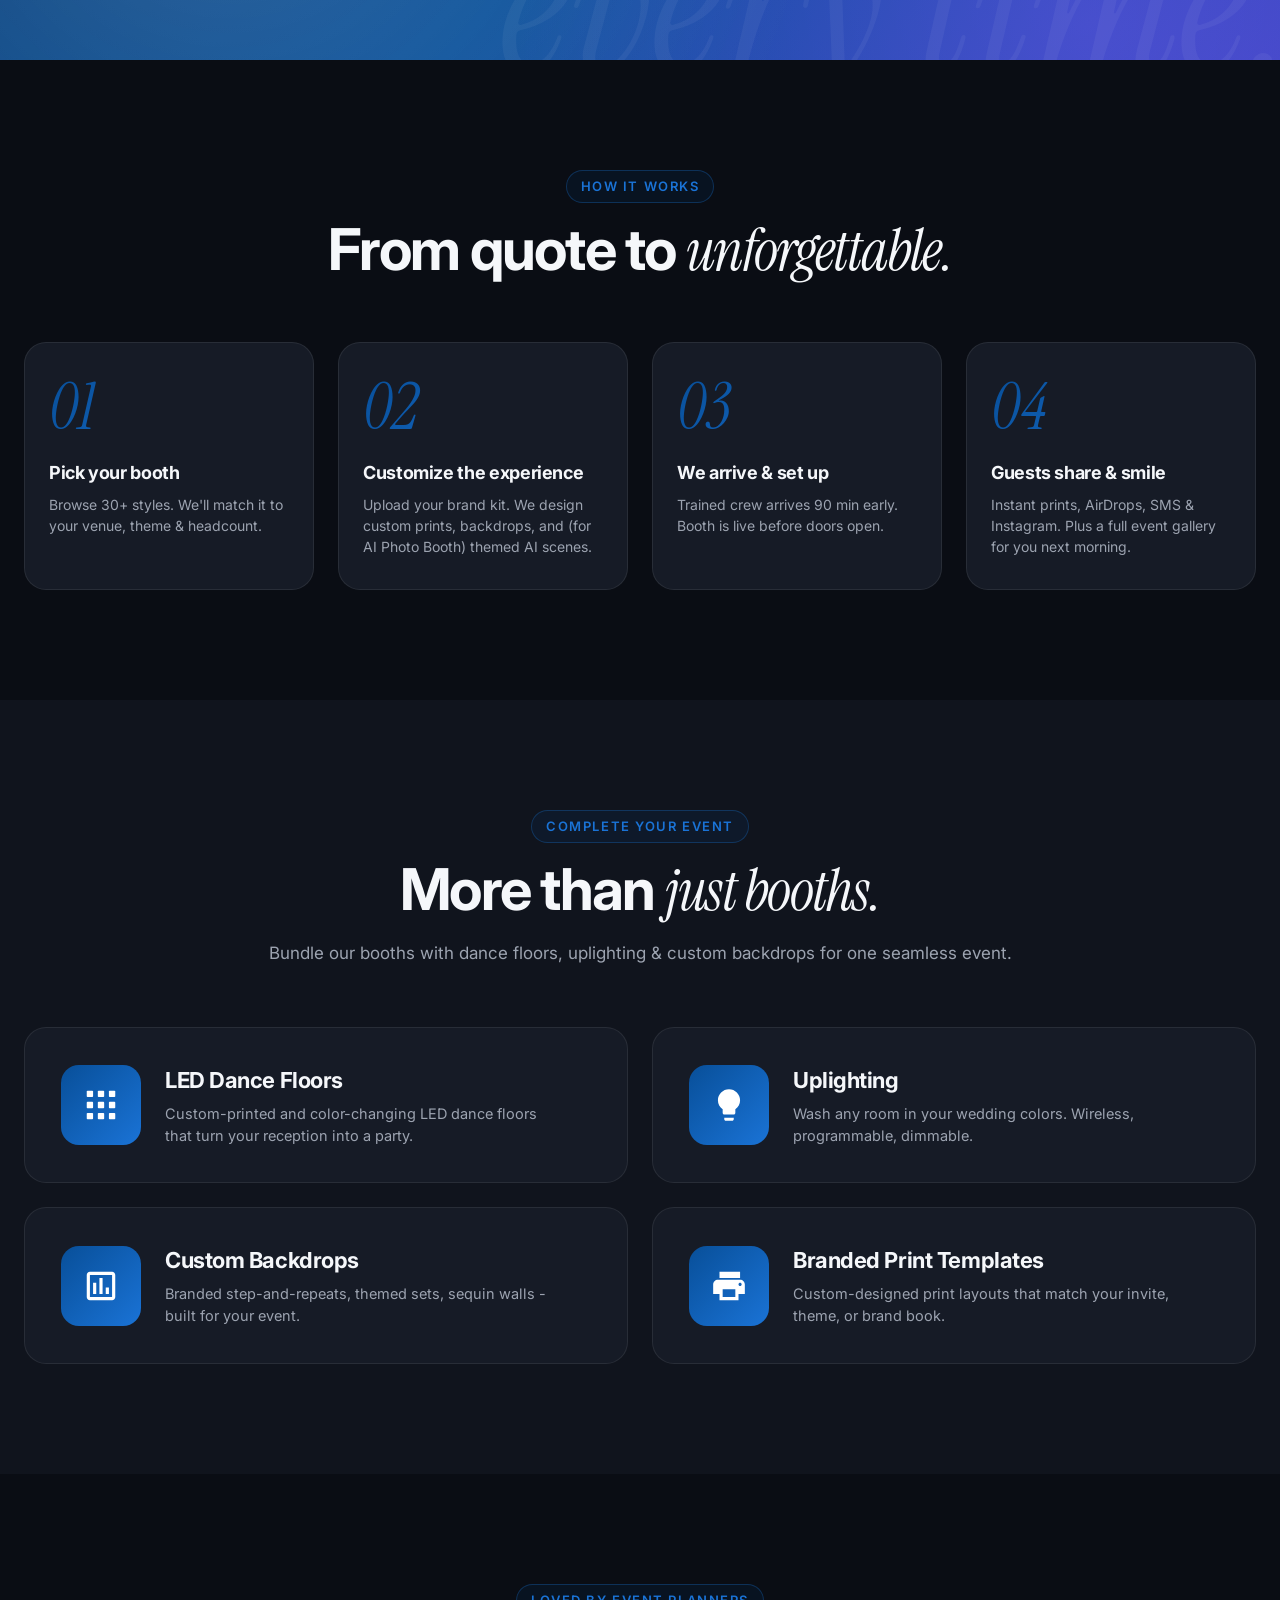
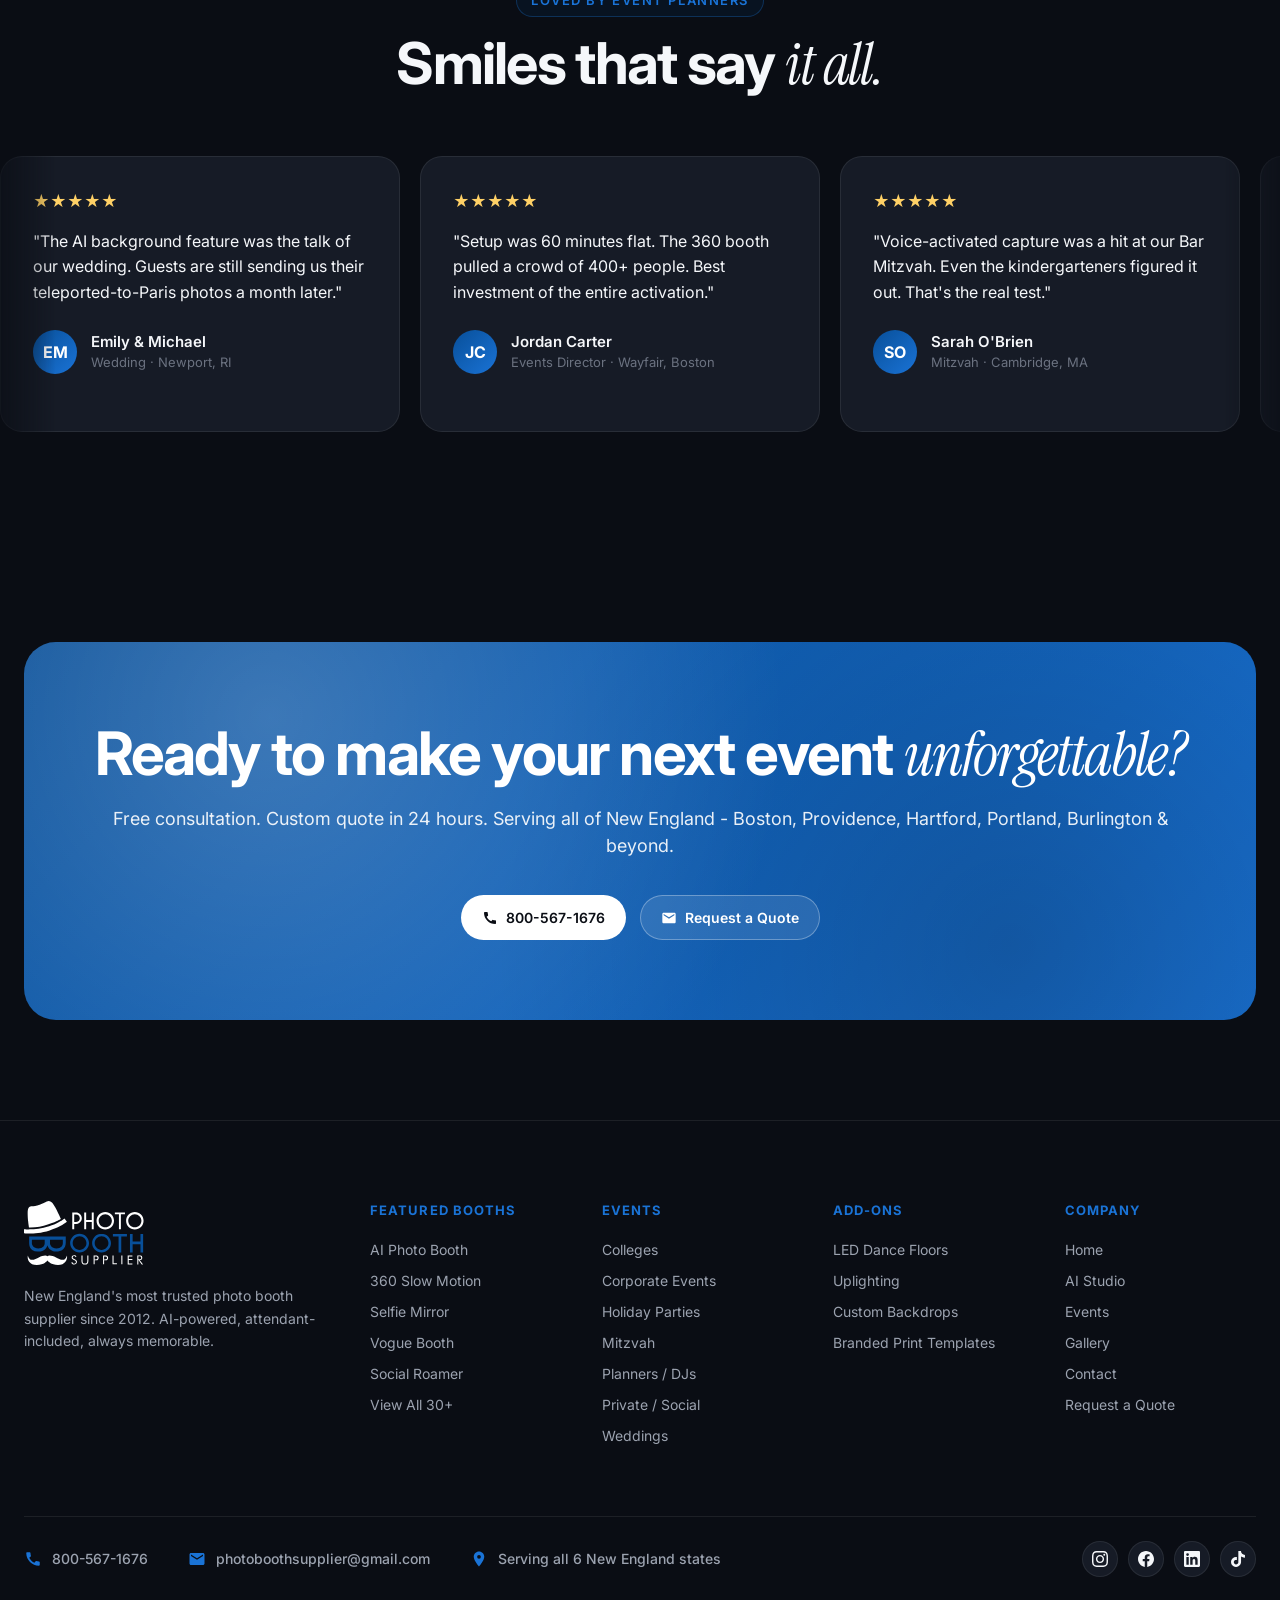
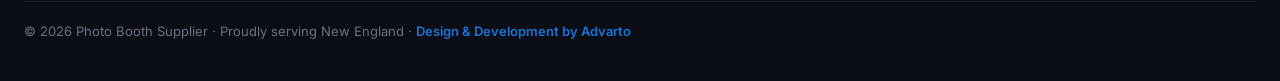
==== commit 65e9bd03: "update" ====
--- a/index.html
+++ b/index.html
@@ -3,7 +3,7 @@
 <head>
 <meta charset="UTF-8" />
 <meta name="viewport" content="width=device-width, initial-scale=1.0" />
-<title>Photo Booth Supplier — The Best Photo Booth Supplier in New England</title>
+<title>Photo Booth Supplier - The Best Photo Booth Supplier in New England</title>
 <meta name="description" content="New England's most trusted photo booth supplier since 2012. 30+ booths including AI Photo Booth, 360 Slow Motion, Magic Mirror, Glam, Roamers & more." />
 <link rel="preconnect" href="https://fonts.googleapis.com">
 <link rel="preconnect" href="https://fonts.gstatic.com" crossorigin>
@@ -19,16 +19,16 @@
     <div class="hero-text">
       <div class="hero-pill">
         <span class="hero-pill-badge">2026</span>
-        Now featuring AI Photo Booth — try it at your next event
+        Now featuring AI Photo Booth - try it at your next event
       </div>
       <h1>
         The Best Photo Booth Supplier in <span class="serif gradient-text">New England.</span>
       </h1>
       <p class="sub">
-        14 years. 30+ booth styles. From classic open-air and 360° slow motion to our brand-new <a href="ai-studio.html" style="color:var(--brand-blue-light);text-decoration:underline">AI Photo Booth</a> — we bring the booth that fits your vibe.
+        14 years. 30+ booth styles. From classic open-air and 360° slow motion to our brand-new <a href="ai-studio.html" style="color:var(--brand-blue-light);text-decoration:underline">AI Photo Booth</a> - we bring the booth that fits your vibe.
       </p>
       <div class="hero-actions">
-        <a href="our-booths/index.html" class="btn btn-light">Explore 30+ Booths →</a>
+        <a href="our-booths/index.html" class="btn btn-light">Explore 30+ Booths <span class="btn-arrow">→</span></a>
         <a href="contact/index.html" class="btn btn-ghost"><svg class="icon-svg" viewBox="0 0 24 24" style="width:16px;height:16px;flex-shrink:0"><path d="M20 4H4c-1.1 0-2 .9-2 2v12c0 1.1.9 2 2 2h16c1.1 0 2-.9 2-2V6c0-1.1-.9-2-2-2zm0 4l-8 5-8-5V6l8 5 8-5v2z" fill="currentColor"/></svg> Request a Quote</a>
       </div>
     </div>
@@ -175,7 +175,7 @@
     <div class="section-head">
       <span class="eyebrow">What We Do</span>
       <h2 class="section-title">Built for every <span class="serif">kind of event.</span></h2>
-      <p class="section-sub">From holiday parties to weddings, college galas to corporate launches — every booth is dialed in for your vibe and your crowd.</p>
+      <p class="section-sub">From holiday parties to weddings, college galas to corporate launches - every booth is dialed in for your vibe and your crowd.</p>
     </div>
     <div class="events-marquee" id="events-marquee">
       <div class="events-track" id="events-track">
@@ -184,7 +184,7 @@
           <span class="event-num">01</span>
           <div class="event-info">
             <h4>Holiday Parties</h4>
-            <p>Christmas, Hanukkah, New Year's — your seasonal magic.</p>
+            <p>Christmas, Hanukkah, New Year's - your seasonal magic.</p>
           </div>
         </article>
         <article class="event-card-m ev-wedding">
@@ -192,7 +192,7 @@
           <span class="event-num">02</span>
           <div class="event-info">
             <h4>Weddings</h4>
-            <p>Romantic, cinematic, unforgettable — for your big day.</p>
+            <p>Romantic, cinematic, unforgettable - for your big day.</p>
           </div>
         </article>
         <article class="event-card-m ev-corporate">
@@ -200,7 +200,7 @@
           <span class="event-num">03</span>
           <div class="event-info">
             <h4>Corporate Events</h4>
-            <p>Conferences, launches, holiday parties — branded scenes.</p>
+            <p>Conferences, launches, holiday parties - branded scenes.</p>
           </div>
         </article>
         <article class="event-card-m ev-college">
@@ -208,7 +208,7 @@
           <span class="event-num">04</span>
           <div class="event-info">
             <h4>Colleges</h4>
-            <p>Graduations, formals, mixers — campus energy unleashed.</p>
+            <p>Graduations, formals, mixers - campus energy unleashed.</p>
           </div>
         </article>
         <article class="event-card-m ev-private">
@@ -216,7 +216,7 @@
           <span class="event-num">05</span>
           <div class="event-info">
             <h4>Private / Social</h4>
-            <p>Birthdays, anniversaries, reunions — your moment.</p>
+            <p>Birthdays, anniversaries, reunions - your moment.</p>
           </div>
         </article>
         <article class="event-card-m ev-mitzvah">
@@ -224,7 +224,7 @@
           <span class="event-num">06</span>
           <div class="event-info">
             <h4>Mitzvah</h4>
-            <p>Bar &amp; Bat Mitzvah celebrations — full party energy.</p>
+            <p>Bar &amp; Bat Mitzvah celebrations - full party energy.</p>
           </div>
         </article>
         <article class="event-card-m ev-dj">
@@ -232,7 +232,7 @@
           <span class="event-num">07</span>
           <div class="event-info">
             <h4>Planners / DJs</h4>
-            <p>Add our booths to your packages — partner with us.</p>
+            <p>Add our booths to your packages - partner with us.</p>
           </div>
         </article>
       </div>
@@ -246,11 +246,11 @@
     <div class="section-head">
       <span class="eyebrow">Meet our flagship · New for 2026</span>
       <h2 class="section-title">Step in. <span class="serif">Become anyone.</span></h2>
-      <p class="section-sub">Our brand-new <strong style="color:var(--text)">AI Photo Booth</strong> turns your guests into astronauts, warriors, Gatsby legends, cyberpunk heroes — anything they can imagine. Available as a standalone booth, perfect alongside your other booth picks.</p>
+      <p class="section-sub">Our brand-new <strong style="color:var(--text)">AI Photo Booth</strong> turns your guests into astronauts, warriors, Gatsby legends, cyberpunk heroes - anything they can imagine. Available as a standalone booth, perfect alongside your other booth picks.</p>
     </div>
     <div class="bento">
       <div class="bento-card b1">
-        <!-- Synced background — fades through same theme images at low opacity -->
+        <!-- Synced background - fades through same theme images at low opacity -->
         <div class="b1-bg">
           <img src="assets/ai-booth/ai-glam.jpg" alt="" aria-hidden="true">
           <img src="assets/ai-booth/ai-cyberpunk-1.jpg" alt="" aria-hidden="true">
@@ -274,7 +274,7 @@
         </div>
         <div class="b1-text">
           <h3>50+ themes. Live generation. Zero limits.</h3>
-          <p>Pick a style — sci-fi, vintage, fantasy, glam, sports — and the AI re-imagines your guest in that world in under 10 seconds.</p>
+          <p>Pick a style - sci-fi, vintage, fantasy, glam, sports - and the AI re-imagines your guest in that world in under 10 seconds.</p>
         </div>
       </div>
       <div class="bento-card b2">
@@ -287,7 +287,7 @@
           </svg>
         </div>
         <h3>Iconic Characters</h3>
-        <p>Movie villains, anime heroes, comic legends — guests step into the role of their dreams.</p>
+        <p>Movie villains, anime heroes, comic legends - guests step into the role of their dreams.</p>
         <div class="bento-thumbs">
           <img src="assets/ai-booth/ai-character.jpg" alt="Character transformation" loading="lazy">
           <img src="assets/ai-booth/ai-vintage.jpg" alt="Vintage transformation" loading="lazy">
@@ -298,7 +298,7 @@
         <span class="bento-tag">Trending</span>
         <div class="bento-icon"><svg viewBox="0 0 24 24"><path d="M13.13 22.19l-1.63-3.83c1.55-.58 2.94-1.39 4.18-2.34l-2.55 6.17zM5.64 12.5l-3.83-1.63 6.18-2.56c-.95 1.25-1.76 2.64-2.35 4.19zM21.61 2.39S16.66.269 11 5.93c-2.19 2.19-3.5 4.6-4.35 6.81-.28.75-.09 1.57.46 2.13l2.02 2.02c.55.55 1.38.74 2.13.46 2.21-.85 4.62-2.16 6.81-4.35 5.66-5.66 3.54-10.61 3.54-10.61zm-7.07 7.07c-.78-.78-.78-2.05 0-2.83.78-.78 2.05-.78 2.83 0 .77.78.78 2.05 0 2.83-.78.78-2.05.78-2.83 0z"/></svg></div>
         <h3>Adventure Worlds</h3>
-        <p>Astronauts, deep-sea divers, pirates, polar explorers — fantasy travel for a single shot.</p>
+        <p>Astronauts, deep-sea divers, pirates, polar explorers - fantasy travel for a single shot.</p>
         <div class="bento-thumbs">
           <img src="assets/ai-booth/ai-astronaut.jpg" alt="Astronaut transformation" loading="lazy">
           <img src="assets/ai-booth/ai-pirate.jpg" alt="Pirate transformation" loading="lazy">
@@ -309,7 +309,7 @@
         <span class="bento-tag">Brand-Ready</span>
         <div class="bento-icon"><svg viewBox="0 0 24 24"><path d="M12 22C6.49 22 2 17.51 2 12S6.49 2 12 2s10 4.04 10 9c0 3.31-2.69 6-6 6h-1.77c-.28 0-.5.22-.5.5 0 .12.05.23.13.33.41.47.64 1.06.64 1.67 0 1.38-1.12 2.5-2.5 2.5zM12 4c-4.41 0-8 3.59-8 8s3.59 8 8 8c.28 0 .5-.22.5-.5 0-.16-.08-.28-.14-.35-.41-.46-.63-1.05-.63-1.65 0-1.38 1.12-2.5 2.5-2.5H16c2.21 0 4-1.79 4-4 0-3.86-3.59-7-8-7zM6.5 11.5c0-.83.67-1.5 1.5-1.5s1.5.67 1.5 1.5S8.83 13 8 13s-1.5-.67-1.5-1.5zm3-4C9.5 6.67 10.17 6 11 6s1.5.67 1.5 1.5S11.83 9 11 9s-1.5-.67-1.5-1.5zm5 0c0-.83.67-1.5 1.5-1.5s1.5.67 1.5 1.5S16.83 9 16 9s-1.5-.67-1.5-1.5zm3 4c0-.83.67-1.5 1.5-1.5s1.5.67 1.5 1.5-.67 1.5-1.5 1.5-1.5-.67-1.5-1.5z"/></svg></div>
         <h3>Custom Branded Themes</h3>
-        <p>For corporate events and activations, we build a fully custom AI universe around your brand — logo-stamped, color-matched, lead-capture ready.</p>
+        <p>For corporate events and activations, we build a fully custom AI universe around your brand - logo-stamped, color-matched, lead-capture ready.</p>
         <div class="bento-thumbs">
           <img src="assets/ai-booth/ai-glam.jpg" alt="Brand glam example" loading="lazy">
           <img src="assets/ai-booth/ai-supercar.jpg" alt="Brand supercar example" loading="lazy">
@@ -320,7 +320,7 @@
       <div class="bento-card b5">
         <div class="bento-icon"><svg viewBox="0 0 24 24"><path d="M11 21h-1l1-7H7.5c-.58 0-.57-.32-.38-.66.19-.34.05-.08.07-.12C8.48 10.94 10.42 7.54 13 3h1l-1 7h3.5c.49 0 .56.33.47.51l-.07.15C12.96 17.55 11 21 11 21z"/></svg></div>
         <h3>Under 10 Seconds</h3>
-        <p>Capture, generate, deliver — fast enough to keep the line moving at packed events.</p>
+        <p>Capture, generate, deliver - fast enough to keep the line moving at packed events.</p>
         <div class="speed-meter">
           <div class="speed-meter-fill"></div>
         </div>
@@ -435,7 +435,7 @@
         </div>
         <div class="booth-info">
           <h4>Deluxe Social Roamer</h4>
-          <p>Walking iPad attendant — shoots anywhere.</p>
+          <p>Walking iPad attendant - shoots anywhere.</p>
           <div class="booth-arrow">Learn more →</div>
         </div>
       </div>
@@ -552,7 +552,7 @@
         <div class="addon-icon"><svg viewBox="0 0 24 24"><path d="M19 3H5c-1.1 0-2 .9-2 2v14c0 1.1.9 2 2 2h14c1.1 0 2-.9 2-2V5c0-1.1-.9-2-2-2zm0 16H5V5h14v14zM7 10h2v7H7zm4-3h2v10h-2zm4 6h2v4h-2z"/></svg></div>
         <div>
           <h4>Custom Backdrops</h4>
-          <p>Branded step-and-repeats, themed sets, sequin walls — built for your event.</p>
+          <p>Branded step-and-repeats, themed sets, sequin walls - built for your event.</p>
         </div>
         <span class="addon-arrow" aria-hidden="true">→</span>
       </a>
@@ -613,7 +613,7 @@
       </div>
       <div class="testimonial">
         <div class="stars">★★★★★</div>
-        <p>"The Magic Mirror booth was an absolute showstopper. Our guests couldn't get enough — and the prints came out gorgeous."</p>
+        <p>"The Magic Mirror booth was an absolute showstopper. Our guests couldn't get enough - and the prints came out gorgeous."</p>
         <div class="testimonial-author">
           <div class="author-avatar">MS</div>
           <div>
@@ -646,7 +646,7 @@
       </div>
       <div class="testimonial">
         <div class="stars">★★★★★</div>
-        <p>"Booked the Roamer for my daughter's Sweet 16. The attendant was incredible with the kids — total pro. Photos are still trending on her TikTok."</p>
+        <p>"Booked the Roamer for my daughter's Sweet 16. The attendant was incredible with the kids - total pro. Photos are still trending on her TikTok."</p>
         <div class="testimonial-author">
           <div class="author-avatar">TR</div>
           <div>
@@ -723,7 +723,7 @@
       </div>
       <div class="testimonial">
         <div class="stars">★★★★★</div>
-        <p>"The Magic Mirror booth was an absolute showstopper. Our guests couldn't get enough — and the prints came out gorgeous."</p>
+        <p>"The Magic Mirror booth was an absolute showstopper. Our guests couldn't get enough - and the prints came out gorgeous."</p>
         <div class="testimonial-author">
           <div class="author-avatar">MS</div>
           <div>
@@ -756,7 +756,7 @@
       </div>
       <div class="testimonial">
         <div class="stars">★★★★★</div>
-        <p>"Booked the Roamer for my daughter's Sweet 16. The attendant was incredible with the kids — total pro. Photos are still trending on her TikTok."</p>
+        <p>"Booked the Roamer for my daughter's Sweet 16. The attendant was incredible with the kids - total pro. Photos are still trending on her TikTok."</p>
         <div class="testimonial-author">
           <div class="author-avatar">TR</div>
           <div>
@@ -807,7 +807,7 @@
   <div class="container">
     <div class="cta-box">
       <h2>Ready to make your next event <span class="serif">unforgettable?</span></h2>
-      <p>Free consultation. Custom quote in 24 hours. Serving all of New England — Boston, Providence, Hartford, Portland, Burlington &amp; beyond.</p>
+      <p>Free consultation. Custom quote in 24 hours. Serving all of New England - Boston, Providence, Hartford, Portland, Burlington &amp; beyond.</p>
       <div class="btn-row">
         <a href="tel:8005671676" class="btn btn-light">
           <svg class="icon-svg" viewBox="0 0 24 24"><path d="M20.01 15.38c-1.23 0-2.42-.2-3.53-.56a.977.977 0 00-1.01.24l-1.57 1.97c-2.83-1.35-5.48-3.9-6.89-6.83l1.95-1.66c.27-.28.35-.67.24-1.02-.37-1.11-.56-2.3-.56-3.53 0-.54-.45-.99-.99-.99H4.19C3.65 3 3 3.24 3 3.99 3 13.28 10.73 21 20.01 21c.71 0 .99-.63.99-1.18v-3.45c0-.54-.45-.99-.99-.99z"/></svg>
--- a/css/styles.css
+++ b/css/styles.css
@@ -1,5 +1,5 @@
 /* ===================================================================
-   PHOTO BOOTH SUPPLIER — Main Stylesheet
+   PHOTO BOOTH SUPPLIER - Main Stylesheet
    Brand color: #084f99 (Photo Booth Blue)
    =================================================================== */
 
@@ -76,7 +76,7 @@
   color:#fff;background:rgba(26,115,214,0.16);
   box-shadow:inset 0 0 0 1px rgba(26,115,214,0.35);
 }
-/* AI Studio — outlined gradient button with an orbiting magical star */
+/* AI Studio - outlined gradient button with an orbiting magical star */
 .nav-links .ai-link{
   position:relative;overflow:visible;color:#fff;background:transparent;
   padding:10px 18px;border-radius:10px;
@@ -112,7 +112,7 @@
   .ai-orbit{display:none}
 }
 .caret{font-size:10px;opacity:0.6;transition:transform .25s ease,color .2s ease}
-/* Active page highlight — same pill as hover but always-on */
+/* Active page highlight - same pill as hover but always-on */
 .nav-links > li > a.nav-active:not(.ai-link){
   color:#fff;background:rgba(26,115,214,0.22);
   box-shadow:inset 0 0 0 1.5px rgba(26,115,214,0.6);
@@ -121,7 +121,7 @@
   background:linear-gradient(120deg,rgba(26,115,214,0.5) 0%,rgba(124,92,255,0.35) 100%);
   box-shadow:0 0 22px 6px rgba(26,115,214,0.45),0 0 8px 2px rgba(124,92,255,0.25);
 }
-/* Active parent link while its dropdown is open — shows which menu is open */
+/* Active parent link while its dropdown is open - shows which menu is open */
 .nav-links > li:has(.dropdown-panel):hover > a{
   color:#fff;background:rgba(26,115,214,0.16);
   box-shadow:inset 0 0 0 1px rgba(26,115,214,0.35);
@@ -202,7 +202,7 @@
 .nav-links > li:hover .dropdown-mega-col:nth-child(4){transition-delay:.20s}
 .nav-links > li:hover .dropdown-mega-feature{transition-delay:.25s}
 
-/* Featured booth callout — live preview pane */
+/* Featured booth callout - live preview pane */
 @property --feat-angle{syntax:"<angle>";inherits:false;initial-value:0deg;}
 .dropdown-mega-feature{
   position:relative;z-index:0;
@@ -503,9 +503,10 @@
 /* ====== MARQUEE ====== */
 .marquee-section{padding:48px 0;border-top:1px solid var(--border);border-bottom:1px solid var(--border);overflow:hidden;background:var(--bg-2)}
 .marquee-label{text-align:center;font-size:12px;color:var(--text-3);letter-spacing:0.15em;text-transform:uppercase;margin-bottom:24px}
-.marquee{display:flex;gap:60px;animation:scroll 35s linear infinite;white-space:nowrap}
+.marquee{display:flex;gap:60px;width:max-content;animation:scroll 35s linear infinite;white-space:nowrap}
 .marquee-item{font-family:'Instrument Serif',serif;font-style:italic;font-size:30px;color:var(--text-2);display:inline-flex;align-items:center;gap:60px}
 .marquee-item::after{content:"✦";color:var(--brand-blue-light);font-style:normal;font-size:20px}
+@media (max-width:768px){.marquee{animation-duration:18s}}
 @keyframes scroll{from{transform:translateX(0)}to{transform:translateX(-50%)}}
 
 /* ====== SECTIONS ====== */
@@ -561,8 +562,8 @@
 .event-content h4{font-size:20px;font-weight:700;margin-bottom:4px;letter-spacing:-0.02em;color:#fff}
 .event-content p{font-size:13px;color:rgba(255,255,255,0.85);line-height:1.5}
 
-/* Card image sources — replace these URLs with your own photos later */
-/* ====== EVENTS MARQUEE — auto-scrolling carousel ====== */
+/* Card image sources - replace these URLs with your own photos later */
+/* ====== EVENTS MARQUEE - auto-scrolling carousel ====== */
 .events-marquee{
   position:relative;overflow:hidden;
   -webkit-mask-image:linear-gradient(90deg,transparent 0,#000 5%,#000 95%,transparent 100%);
@@ -716,14 +717,14 @@
 .b1 h3{font-size:36px;line-height:1.05;color:#fff}
 .b1 p{color:rgba(255,255,255,0.9);font-size:16px;max-width:340px}
 .b1 .bento-tag{background:rgba(255,255,255,0.2);color:#fff;border-color:rgba(255,255,255,0.3)}
-/* B1 flagship card — animated shuffle deck */
+/* B1 flagship card - animated shuffle deck */
 .b1{position:relative;overflow:hidden;align-items:center;justify-content:center;text-align:center;gap:30px}
 .b1 .bento-icon{position:absolute;top:28px;left:28px;z-index:3;margin-bottom:0}
 .b1 .bento-tag{z-index:3}
 .b1 .b1-text{position:relative;z-index:3}
 .b1 h3,.b1 p{max-width:520px;margin-left:auto;margin-right:auto;position:relative;z-index:3;text-shadow:0 2px 12px rgba(0,0,0,0.35)}
 
-/* Synced background — same theme image fills card at low opacity, blurred */
+/* Synced background - same theme image fills card at low opacity, blurred */
 .b1-bg{
   position:absolute;inset:0;
   z-index:0;overflow:hidden;
@@ -801,7 +802,7 @@
 .b1-deck-stage::before{transform:translate(-14px,10px) rotate(-4deg);z-index:0}
 .b1-deck-stage::after{transform:translate(-7px,5px) rotate(-2deg);z-index:1}
 
-/* Active card — animates through portraits */
+/* Active card - animates through portraits */
 .b1-deck-stage img{
   position:absolute;
   inset:0;width:100%;height:100%;
@@ -831,6 +832,10 @@
 .b5 .bento-icon,
 .b6 .bento-icon{background:var(--gradient-brand)}
 .b4{grid-column:span 2;background:linear-gradient(135deg,#1d2330 0%,#161b26 100%)}
+.b5,.b6{grid-column:span 2;grid-row:auto}
+.bento{grid-template-rows:repeat(2,1fr);grid-auto-rows:auto}
+.b5 .bento-icon,.b6 .bento-icon{margin-bottom:16px}
+.b5,.b6{padding:24px 28px}
 
 /* ====== BOOTHS ====== */
 .booths-section{background:var(--bg-2);position:relative}
@@ -1339,6 +1344,7 @@
   .styles-grid{grid-template-columns:repeat(2,1fr)}
   .uses-grid{grid-template-columns:repeat(2,1fr)}
   .footer-grid{grid-template-columns:1fr 1fr;gap:30px}
+  .footer-brand{grid-column:1 / -1}
 }
 @media (max-width:640px){
   section{padding:70px 0}
@@ -1354,7 +1360,8 @@
     margin:24px auto 0;
   }
   .styles-grid,.uses-grid{grid-template-columns:1fr}
-  .footer-grid{grid-template-columns:1fr}
+  .footer-grid{grid-template-columns:1fr 1fr;gap:28px 20px}
+  .footer-brand{grid-column:1 / -1}
   .footer-bottom{flex-direction:column;gap:14px;text-align:center}
   .stats-band h3{font-size:28px}
   .stat-big .num{font-size:32px}
@@ -1363,9 +1370,23 @@
   .cta-box{padding:60px 24px}
   .booth-card{width:100%}
   .floating-quote{padding:12px 18px;font-size:13px;bottom:20px;right:20px}
+
+  /* Hero: keep both CTA buttons on one line + tighten gap before the visual */
+  .hero-grid{gap:24px}
+  .hero-actions{flex-wrap:nowrap;gap:10px;margin-bottom:8px}
+  .hero-actions .btn{flex:1 1 0;min-width:0;justify-content:center;font-size:12.5px;padding:11px 10px;gap:6px;white-space:nowrap}
+  .hero-actions .btn-arrow{display:none}
+  .hero-actions .btn .icon-svg{width:14px;height:14px}
+  .hero-visual{height:auto;margin-top:4px}
+
+  /* Bento thumbs: fit 3 images inside narrow cards without cutting */
+  .bento-thumbs{gap:6px}
+  .bento-thumbs img{
+    flex:1 1 0;width:auto;min-width:0;max-width:48px;height:52px;
+  }
 }
 /* ============================================================
-   MOBILE NAV — custom hamburger + right-side glass drawer
+   MOBILE NAV - custom hamburger + right-side glass drawer
    ============================================================ */
 .nav-burger{display:none}
 .mobile-drawer{display:none}
@@ -1538,7 +1559,7 @@
   .print3d{transition:none}
 }
 
-/* ===== Branded Print page — full dynamic ===== */
+/* ===== Branded Print page - full dynamic ===== */
 .page-print .addon-section{position:relative;overflow:hidden}
 .page-print .addon-section::before{content:"";position:absolute;top:-12%;left:50%;width:1200px;height:760px;transform:translateX(-50%);z-index:0;pointer-events:none;background:radial-gradient(circle at 32% 30%,rgba(26,115,214,0.20),transparent 58%),radial-gradient(circle at 70% 64%,rgba(124,92,255,0.16),transparent 58%);filter:blur(10px);animation:auroraShift 16s ease-in-out infinite}
 @keyframes auroraShift{0%,100%{transform:translateX(-50%) translateY(0) scale(1)}50%{transform:translateX(-46%) translateY(22px) scale(1.08)}}
@@ -1581,7 +1602,7 @@
 @media(prefers-reduced-motion:reduce){.logo-cap,.logo-mooch{animation:none}}
 
 /* ============================================================
-   UPLIGHTING PAGE — interactive light-up-the-venue concept
+   UPLIGHTING PAGE - interactive light-up-the-venue concept
    ============================================================ */
 .page-uplight .uplight-stage{position:relative;height:400px;border-radius:var(--radius-lg);overflow:hidden;border:1px solid var(--border-2);background:#05070d;isolation:isolate;--beam-color:#1a73d6}
 .page-uplight .venue{position:absolute;inset:0;background-position:center;background-size:cover;background-repeat:no-repeat;opacity:.5;filter:brightness(.5) saturate(.9)}
@@ -1621,7 +1642,7 @@
 @media(max-width:640px){.page-uplight .uplight-stage{height:300px}}
 
 /* ============================================================
-   UPLIGHTING PACKAGES — premium pricing UI
+   UPLIGHTING PACKAGES - premium pricing UI
    ============================================================ */
 @property --pkg-a{syntax:"<angle>";inherits:false;initial-value:0deg}
 .pkg-grid{display:grid;grid-template-columns:repeat(3,1fr);gap:22px;align-items:stretch;margin-top:54px}
@@ -1852,7 +1873,7 @@
 }
 .lb-c
 /* ===================================================================
-   CUSTOM FORM CONTROLS — themed selects + date picker
+   CUSTOM FORM CONTROLS - themed selects + date picker
    =================================================================== */
 /* Dark native fallback (in case JS is disabled) */
 .cf-field input,.cf-field select,.cf-field textarea{color-scheme:dark}
